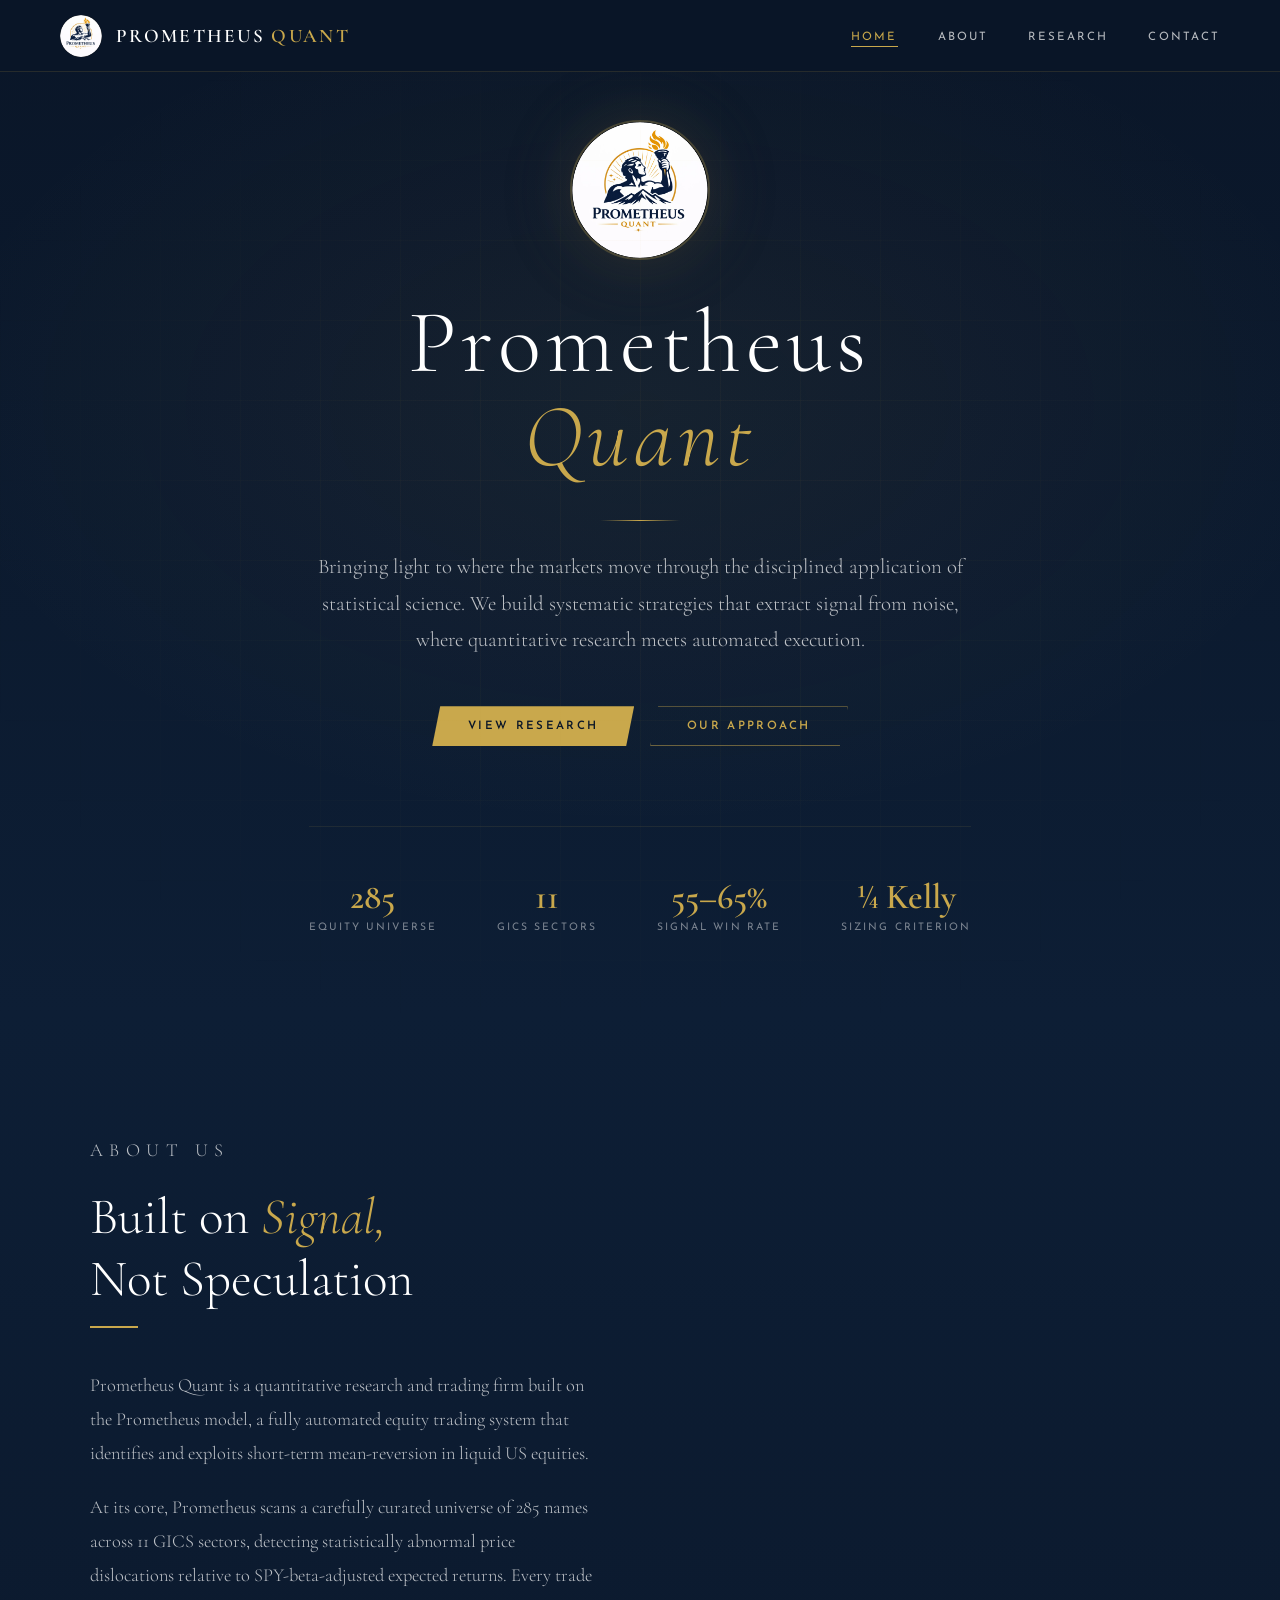
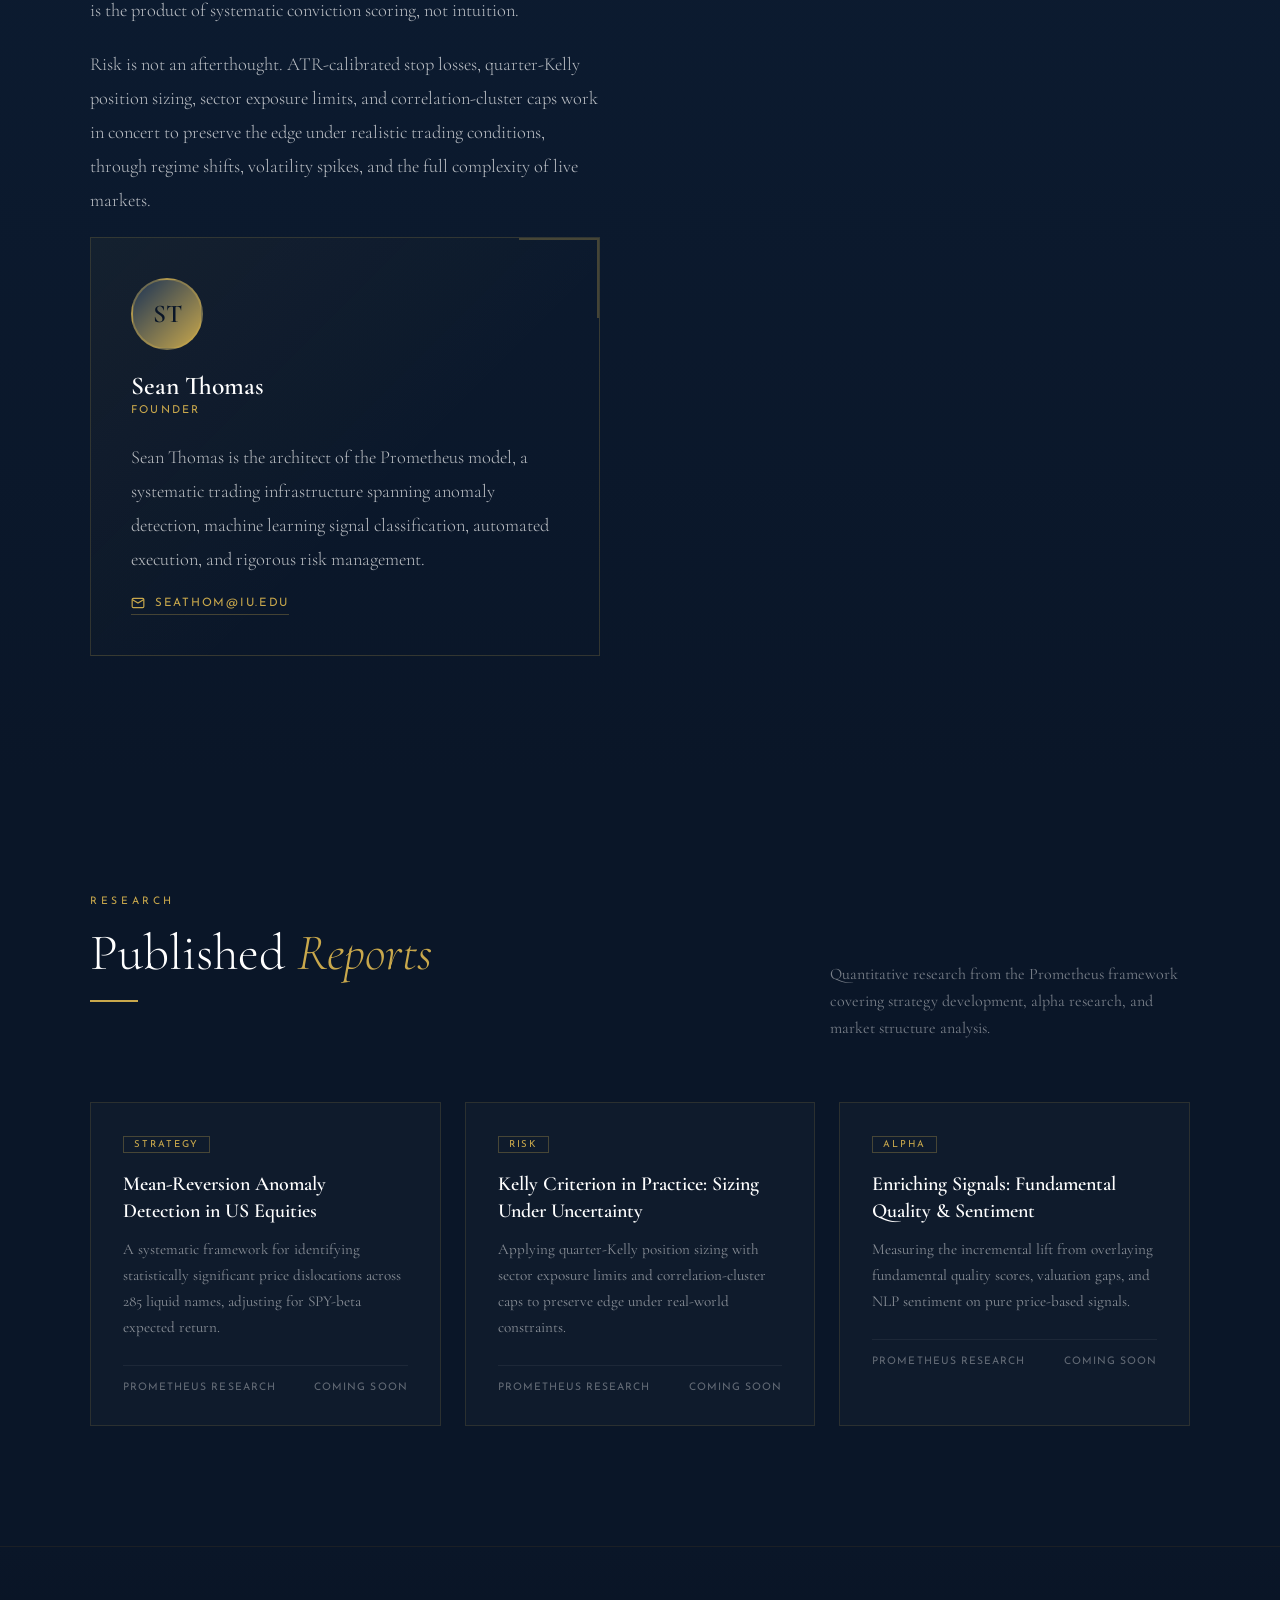
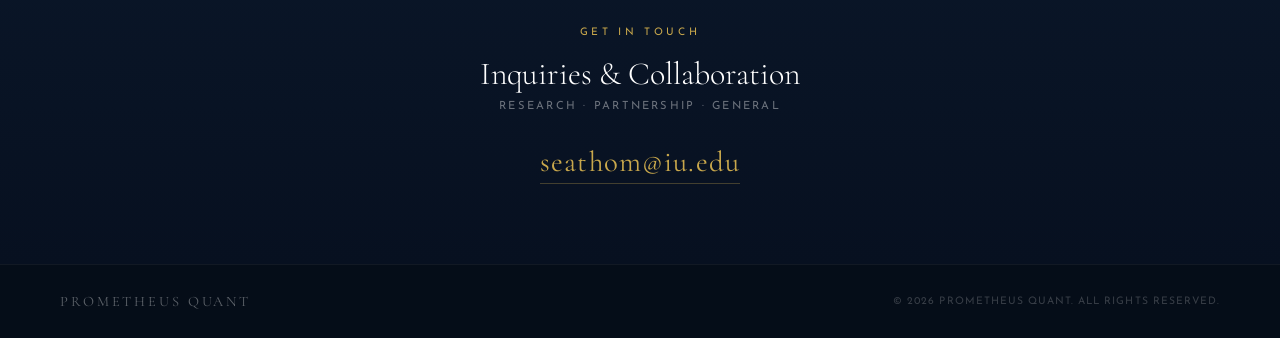
==== index.html @ 4dd0dd6d "Add files via upload" ====
<!DOCTYPE html>
<html lang="en">
<head>
  <meta charset="UTF-8" />
  <meta name="viewport" content="width=device-width, initial-scale=1.0" />
  <title>Prometheus Quant — Quantitative Research & Trading</title>
  <link rel="preconnect" href="https://fonts.googleapis.com">
  <link href="https://fonts.googleapis.com/css2?family=Cormorant+Garamond:ital,wght@0,300;0,400;0,600;0,700;1,300;1,400&family=Josefin+Sans:wght@300;400;600&display=swap" rel="stylesheet">
  <style>
    :root {
      --navy: #0a1628;
      --navy-mid: #112240;
      --navy-light: #1a3255;
      --gold: #c9a84c;
      --gold-light: #e2c47a;
      --gold-pale: #f5ecd7;
      --cream: #f8f5f0;
      --text: #1a1a2e;
      --text-muted: #5a6a7a;
      --white: #ffffff;
    }

    *, *::before, *::after { box-sizing: border-box; margin: 0; padding: 0; }

    html { scroll-behavior: smooth; }

    body {
      font-family: 'Josefin Sans', sans-serif;
      background: var(--navy);
      color: var(--white);
      overflow-x: hidden;
    }

    /* ── NOISE TEXTURE OVERLAY ── */
    body::before {
      content: '';
      position: fixed;
      inset: 0;
      background-image: url("data:image/svg+xml,%3Csvg viewBox='0 0 256 256' xmlns='http://www.w3.org/2000/svg'%3E%3Cfilter id='noise'%3E%3CfeTurbulence type='fractalNoise' baseFrequency='0.9' numOctaves='4' stitchTiles='stitch'/%3E%3C/filter%3E%3Crect width='100%25' height='100%25' filter='url(%23noise)' opacity='0.04'/%3E%3C/svg%3E");
      pointer-events: none;
      z-index: 0;
      opacity: 0.4;
    }

    /* ── NAV ── */
    nav {
      position: fixed;
      top: 0; left: 0; right: 0;
      z-index: 100;
      display: flex;
      align-items: center;
      justify-content: space-between;
      padding: 0 60px;
      height: 72px;
      background: rgba(10, 22, 40, 0.92);
      backdrop-filter: blur(12px);
      border-bottom: 1px solid rgba(201, 168, 76, 0.15);
      transition: all 0.3s ease;
    }

    .nav-logo {
      display: flex;
      align-items: center;
      gap: 14px;
      text-decoration: none;
    }

    .nav-logo img {
      height: 42px;
      width: 42px;
      border-radius: 50%;
      object-fit: cover;
    }

    .nav-logo-text {
      font-family: 'Cormorant Garamond', serif;
      font-size: 1.2rem;
      font-weight: 600;
      letter-spacing: 0.12em;
      color: var(--white);
      text-transform: uppercase;
    }

    .nav-logo-text span {
      color: var(--gold);
    }

    .nav-links {
      display: flex;
      gap: 40px;
      list-style: none;
    }

    .nav-links a {
      color: rgba(255,255,255,0.7);
      text-decoration: none;
      font-size: 0.72rem;
      letter-spacing: 0.18em;
      text-transform: uppercase;
      transition: color 0.2s;
      position: relative;
    }

    .nav-links a::after {
      content: '';
      position: absolute;
      bottom: -4px; left: 0; right: 0;
      height: 1px;
      background: var(--gold);
      transform: scaleX(0);
      transition: transform 0.25s ease;
    }

    .nav-links a:hover { color: var(--gold); }
    .nav-links a:hover::after { transform: scaleX(1); }
    .nav-links a.active { color: var(--gold); }
    .nav-links a.active::after { transform: scaleX(1); }

    /* ── SECTIONS ── */
    section {
      min-height: 100vh;
      position: relative;
      z-index: 1;
    }

    /* ── HERO ── */
    #home {
      display: flex;
      flex-direction: column;
      align-items: center;
      justify-content: center;
      text-align: center;
      padding: 120px 40px 80px;
      background: radial-gradient(ellipse 80% 60% at 50% 40%, rgba(201,168,76,0.06) 0%, transparent 70%),
                  linear-gradient(180deg, #0a1628 0%, #0d1e35 100%);
      position: relative;
      overflow: hidden;
    }

    /* Geometric background lines */
    #home::after {
      content: '';
      position: absolute;
      inset: 0;
      background-image:
        linear-gradient(rgba(201,168,76,0.04) 1px, transparent 1px),
        linear-gradient(90deg, rgba(201,168,76,0.04) 1px, transparent 1px);
      background-size: 80px 80px;
      mask-image: radial-gradient(ellipse 70% 70% at 50% 50%, black 20%, transparent 80%);
      pointer-events: none;
    }

    .hero-eyebrow {
      font-size: 0.68rem;
      letter-spacing: 0.35em;
      text-transform: uppercase;
      color: var(--gold);
      margin-bottom: 28px;
      opacity: 0;
      animation: fadeUp 0.8s 0.2s forwards;
    }

    .hero-logo {
      width: 140px;
      height: 140px;
      border-radius: 50%;
      object-fit: cover;
      margin-bottom: 36px;
      border: 2px solid rgba(201,168,76,0.3);
      box-shadow: 0 0 60px rgba(201,168,76,0.12), 0 0 120px rgba(201,168,76,0.05);
      opacity: 0;
      animation: fadeUp 0.8s 0.4s forwards;
    }

    .hero-title {
      font-family: 'Cormorant Garamond', serif;
      font-size: clamp(3.2rem, 7vw, 5.8rem);
      font-weight: 300;
      letter-spacing: 0.06em;
      line-height: 1.05;
      color: var(--white);
      margin-bottom: 8px;
      opacity: 0;
      animation: fadeUp 0.9s 0.5s forwards;
    }

    .hero-title-accent {
      color: var(--gold);
      font-style: italic;
    }

    .hero-divider {
      width: 80px;
      height: 1px;
      background: linear-gradient(90deg, transparent, var(--gold), transparent);
      margin: 28px auto;
      opacity: 0;
      animation: fadeUp 0.8s 0.7s forwards;
    }

    .hero-description {
      font-family: 'Cormorant Garamond', serif;
      font-size: clamp(1.05rem, 2vw, 1.3rem);
      font-weight: 300;
      line-height: 1.75;
      color: rgba(255,255,255,0.72);
      max-width: 680px;
      margin: 0 auto 48px;
      opacity: 0;
      animation: fadeUp 0.9s 0.8s forwards;
    }

    .hero-cta-group {
      display: flex;
      gap: 16px;
      justify-content: center;
      flex-wrap: wrap;
      opacity: 0;
      animation: fadeUp 0.9s 1.0s forwards;
    }

    .btn-primary {
      padding: 14px 36px;
      background: var(--gold);
      color: var(--navy);
      font-family: 'Josefin Sans', sans-serif;
      font-size: 0.72rem;
      font-weight: 600;
      letter-spacing: 0.2em;
      text-transform: uppercase;
      text-decoration: none;
      border: none;
      cursor: pointer;
      transition: all 0.25s ease;
      clip-path: polygon(8px 0%, 100% 0%, calc(100% - 8px) 100%, 0% 100%);
    }

    .btn-primary:hover {
      background: var(--gold-light);
      transform: translateY(-2px);
      box-shadow: 0 8px 30px rgba(201,168,76,0.25);
    }

    .btn-outline {
      padding: 13px 36px;
      background: transparent;
      color: var(--gold);
      font-family: 'Josefin Sans', sans-serif;
      font-size: 0.72rem;
      font-weight: 600;
      letter-spacing: 0.2em;
      text-transform: uppercase;
      text-decoration: none;
      border: 1px solid rgba(201,168,76,0.5);
      cursor: pointer;
      transition: all 0.25s ease;
      clip-path: polygon(8px 0%, 100% 0%, calc(100% - 8px) 100%, 0% 100%);
    }

    .btn-outline:hover {
      border-color: var(--gold);
      background: rgba(201,168,76,0.08);
      transform: translateY(-2px);
    }

    /* Stats bar */
    .hero-stats {
      display: flex;
      gap: 60px;
      justify-content: center;
      margin-top: 80px;
      padding-top: 48px;
      border-top: 1px solid rgba(201,168,76,0.1);
      flex-wrap: wrap;
      opacity: 0;
      animation: fadeUp 0.9s 1.1s forwards;
    }

    .stat-item { text-align: center; }

    .stat-value {
      font-family: 'Cormorant Garamond', serif;
      font-size: 2.2rem;
      font-weight: 600;
      color: var(--gold);
      display: block;
    }

    .stat-label {
      font-size: 0.65rem;
      letter-spacing: 0.2em;
      text-transform: uppercase;
      color: rgba(255,255,255,0.45);
      margin-top: 4px;
      display: block;
    }

    /* ── ABOUT SECTION ── */
    #about {
      background: linear-gradient(180deg, #0d1e35 0%, #0a1628 100%);
      padding: 120px 60px;
      min-height: auto;
    }

    .section-label {
      font-size: 0.65rem;
      letter-spacing: 0.35em;
      text-transform: uppercase;
      color: var(--gold);
      margin-bottom: 16px;
    }

    .section-title {
      font-family: 'Cormorant Garamond', serif;
      font-size: clamp(2.2rem, 4vw, 3.2rem);
      font-weight: 300;
      color: var(--white);
      line-height: 1.2;
      margin-bottom: 16px;
    }

    .section-title em {
      font-style: italic;
      color: var(--gold);
    }

    .section-rule {
      width: 48px;
      height: 2px;
      background: var(--gold);
      margin-bottom: 40px;
    }

    .about-grid {
      display: grid;
      grid-template-columns: 1fr 1fr;
      gap: 80px;
      max-width: 1100px;
      margin: 0 auto;
      align-items: start;
    }

    .about-text p {
      font-family: 'Cormorant Garamond', serif;
      font-size: 1.15rem;
      font-weight: 300;
      line-height: 1.85;
      color: rgba(255,255,255,0.72);
      margin-bottom: 20px;
    }

    .about-pillars {
      display: grid;
      grid-template-columns: 1fr 1fr;
      gap: 20px;
      margin-top: 40px;
    }

    .pillar {
      padding: 24px;
      border: 1px solid rgba(201,168,76,0.15);
      background: rgba(201,168,76,0.03);
      position: relative;
      transition: all 0.3s ease;
    }

    .pillar::before {
      content: '';
      position: absolute;
      top: 0; left: 0;
      width: 2px;
      height: 100%;
      background: var(--gold);
      transform: scaleY(0);
      transform-origin: top;
      transition: transform 0.3s ease;
    }

    .pillar:hover::before { transform: scaleY(1); }
    .pillar:hover { background: rgba(201,168,76,0.06); }

    .pillar-title {
      font-size: 0.7rem;
      letter-spacing: 0.18em;
      text-transform: uppercase;
      color: var(--gold);
      margin-bottom: 10px;
    }

    .pillar-text {
      font-family: 'Cormorant Garamond', serif;
      font-size: 1rem;
      color: rgba(255,255,255,0.6);
      line-height: 1.6;
    }

    /* Founder card */
    .founder-card {
      border: 1px solid rgba(201,168,76,0.2);
      padding: 40px;
      background: linear-gradient(135deg, rgba(201,168,76,0.05) 0%, transparent 60%);
      position: relative;
    }

    .founder-card::after {
      content: '';
      position: absolute;
      top: 0; right: 0;
      width: 80px; height: 80px;
      border-top: 2px solid rgba(201,168,76,0.3);
      border-right: 2px solid rgba(201,168,76,0.3);
    }

    .founder-avatar {
      width: 72px;
      height: 72px;
      border-radius: 50%;
      background: linear-gradient(135deg, var(--navy-light), var(--gold));
      display: flex;
      align-items: center;
      justify-content: center;
      font-family: 'Cormorant Garamond', serif;
      font-size: 1.6rem;
      font-weight: 600;
      color: var(--navy);
      margin-bottom: 20px;
      border: 2px solid rgba(201,168,76,0.4);
    }

    .founder-name {
      font-family: 'Cormorant Garamond', serif;
      font-size: 1.6rem;
      font-weight: 600;
      color: var(--white);
      margin-bottom: 4px;
    }

    .founder-title {
      font-size: 0.68rem;
      letter-spacing: 0.2em;
      text-transform: uppercase;
      color: var(--gold);
      margin-bottom: 24px;
    }

    .founder-bio {
      font-family: 'Cormorant Garamond', serif;
      font-size: 1.05rem;
      line-height: 1.75;
      color: rgba(255,255,255,0.65);
      margin-bottom: 28px;
    }

    .contact-link {
      display: inline-flex;
      align-items: center;
      gap: 10px;
      color: var(--gold);
      text-decoration: none;
      font-size: 0.72rem;
      letter-spacing: 0.15em;
      text-transform: uppercase;
      border-bottom: 1px solid rgba(201,168,76,0.3);
      padding-bottom: 4px;
      transition: all 0.2s ease;
    }

    .contact-link:hover {
      color: var(--gold-light);
      border-color: var(--gold-light);
    }

    /* ── RESEARCH SECTION ── */
    #research {
      background: var(--navy);
      padding: 120px 60px;
      min-height: auto;
    }

    .research-header {
      max-width: 1100px;
      margin: 0 auto 60px;
      display: flex;
      align-items: flex-end;
      justify-content: space-between;
      flex-wrap: wrap;
      gap: 24px;
    }

    .research-grid {
      display: grid;
      grid-template-columns: repeat(3, 1fr);
      gap: 24px;
      max-width: 1100px;
      margin: 0 auto;
    }

    .report-card {
      border: 1px solid rgba(201,168,76,0.15);
      background: rgba(255,255,255,0.02);
      padding: 32px;
      position: relative;
      overflow: hidden;
      transition: all 0.35s ease;
      cursor: pointer;
    }

    .report-card::before {
      content: '';
      position: absolute;
      bottom: 0; left: 0; right: 0;
      height: 2px;
      background: linear-gradient(90deg, transparent, var(--gold), transparent);
      transform: scaleX(0);
      transition: transform 0.35s ease;
    }

    .report-card:hover {
      background: rgba(201,168,76,0.04);
      border-color: rgba(201,168,76,0.35);
      transform: translateY(-4px);
      box-shadow: 0 20px 60px rgba(0,0,0,0.3);
    }

    .report-card:hover::before { transform: scaleX(1); }

    .report-tag {
      display: inline-block;
      font-size: 0.6rem;
      letter-spacing: 0.2em;
      text-transform: uppercase;
      color: var(--gold);
      border: 1px solid rgba(201,168,76,0.3);
      padding: 3px 10px;
      margin-bottom: 18px;
    }

    .report-title {
      font-family: 'Cormorant Garamond', serif;
      font-size: 1.25rem;
      font-weight: 600;
      color: var(--white);
      line-height: 1.35;
      margin-bottom: 12px;
    }

    .report-excerpt {
      font-family: 'Cormorant Garamond', serif;
      font-size: 0.95rem;
      line-height: 1.7;
      color: rgba(255,255,255,0.5);
      margin-bottom: 24px;
    }

    .report-meta {
      display: flex;
      justify-content: space-between;
      align-items: center;
      font-size: 0.65rem;
      letter-spacing: 0.1em;
      color: rgba(255,255,255,0.35);
      text-transform: uppercase;
      border-top: 1px solid rgba(255,255,255,0.06);
      padding-top: 16px;
    }

    .report-placeholder {
      grid-column: 1 / -1;
      text-align: center;
      padding: 80px 40px;
      border: 1px dashed rgba(201,168,76,0.15);
      color: rgba(255,255,255,0.3);
    }

    .report-placeholder-icon {
      font-size: 2.5rem;
      margin-bottom: 16px;
      opacity: 0.3;
    }

    .report-placeholder-text {
      font-family: 'Cormorant Garamond', serif;
      font-size: 1.1rem;
      font-style: italic;
    }

    /* ── CONTACT STRIP ── */
    #contact {
      background: linear-gradient(180deg, #0a1628 0%, #071020 100%);
      padding: 80px 60px;
      text-align: center;
      border-top: 1px solid rgba(201,168,76,0.1);
      min-height: auto;
    }

    .contact-title {
      font-family: 'Cormorant Garamond', serif;
      font-size: 2rem;
      font-weight: 300;
      color: var(--white);
      margin-bottom: 8px;
    }

    .contact-sub {
      font-size: 0.7rem;
      letter-spacing: 0.2em;
      color: rgba(255,255,255,0.4);
      text-transform: uppercase;
      margin-bottom: 32px;
    }

    .contact-email-big {
      display: inline-block;
      font-family: 'Cormorant Garamond', serif;
      font-size: clamp(1.2rem, 3vw, 1.8rem);
      color: var(--gold);
      text-decoration: none;
      border-bottom: 1px solid rgba(201,168,76,0.3);
      padding-bottom: 4px;
      letter-spacing: 0.04em;
      transition: all 0.2s ease;
    }

    .contact-email-big:hover {
      color: var(--gold-light);
      border-color: var(--gold-light);
    }

    /* ── FOOTER ── */
    footer {
      background: #050d18;
      padding: 28px 60px;
      display: flex;
      align-items: center;
      justify-content: space-between;
      border-top: 1px solid rgba(255,255,255,0.05);
    }

    .footer-logo {
      font-family: 'Cormorant Garamond', serif;
      font-size: 0.9rem;
      letter-spacing: 0.2em;
      text-transform: uppercase;
      color: rgba(255,255,255,0.35);
    }

    .footer-copy {
      font-size: 0.65rem;
      letter-spacing: 0.1em;
      color: rgba(255,255,255,0.2);
      text-transform: uppercase;
    }

    /* ── ANIMATIONS ── */
    @keyframes fadeUp {
      from { opacity: 0; transform: translateY(24px); }
      to   { opacity: 1; transform: translateY(0); }
    }

    .reveal {
      opacity: 0;
      transform: translateY(30px);
      transition: opacity 0.7s ease, transform 0.7s ease;
    }
    .reveal.visible {
      opacity: 1;
      transform: none;
    }

    /* ── MOBILE ── */
    @media (max-width: 768px) {
      nav { padding: 0 24px; }
      .nav-links { gap: 20px; }
      #about { padding: 80px 24px; }
      #research { padding: 80px 24px; }
      #contact { padding: 60px 24px; }
      .about-grid { grid-template-columns: 1fr; gap: 48px; }
      .research-grid { grid-template-columns: 1fr; }
      .about-pillars { grid-template-columns: 1fr; }
      .hero-stats { gap: 32px; }
      footer { flex-direction: column; gap: 12px; text-align: center; padding: 24px; }
    }
  </style>
</head>
<body>

<!-- NAV -->
<nav id="navbar">
  <a href="#home" class="nav-logo">
    <img id="nav-logo-img" src="" alt="Prometheus Quant Logo" />
    <span class="nav-logo-text">Prometheus <span>Quant</span></span>
  </a>
  <ul class="nav-links">
    <li><a href="#home" class="active" data-section="home">Home</a></li>
    <li><a href="#about" data-section="about">About</a></li>
    <li><a href="#research" data-section="research">Research</a></li>
    <li><a href="#contact" data-section="contact">Contact</a></li>
  </ul>
</nav>

<!-- HERO -->
<section id="home">
  <img id="hero-logo" class="hero-logo" src="" alt="Prometheus Quant" />
  <h1 class="hero-title">Prometheus<br><span class="hero-title-accent">Quant</span></h1>
  <div class="hero-divider"></div>
  <p class="hero-description">
    Bringing light to where the markets move through the disciplined application of statistical science.
    We build systematic strategies that extract signal from noise, where
    quantitative research meets automated execution.
  </p>
  <div class="hero-cta-group">
    <a href="#research" class="btn-primary">View Research</a>
    <a href="#about" class="btn-outline">Our Approach</a>
  </div>
  <div class="hero-stats">
    <div class="stat-item">
      <span class="stat-value">285</span>
      <span class="stat-label">Equity Universe</span>
    </div>
    <div class="stat-item">
      <span class="stat-value">11</span>
      <span class="stat-label">GICS Sectors</span>
    </div>
    <div class="stat-item">
      <span class="stat-value">55–65%</span>
      <span class="stat-label">Signal Win Rate</span>
    </div>
    <div class="stat-item">
      <span class="stat-value">¼ Kelly</span>
      <span class="stat-label">Sizing Criterion</span>
    </div>
  </div>
</section>

<!-- ABOUT -->
<section id="about">
  <div class="about-grid">
    <div class="about-text reveal">
      <p class="section-label">About Us</p>
      <h2 class="section-title">Built on <em>Signal,</em><br>Not Speculation</h2>
      <div class="section-rule"></div>
      <p>
        Prometheus Quant is a quantitative research and trading firm built on the Prometheus
        model, a fully automated equity trading system that identifies and exploits
        short-term mean-reversion in liquid US equities.
      </p>
      <p>
        At its core, Prometheus scans a carefully curated universe of 285 names across
        11 GICS sectors, detecting statistically abnormal price dislocations relative
        to SPY-beta-adjusted expected returns. Every trade is the product of systematic
        conviction scoring, not intuition.
      </p>
      <p>
        Risk is not an afterthought. ATR-calibrated stop losses, quarter-Kelly position
        sizing, sector exposure limits, and correlation-cluster caps work in concert to
        preserve the edge under realistic trading conditions, through regime shifts,
        volatility spikes, and the full complexity of live markets.
      </p>

    <!-- Founder -->
    <div class="reveal" style="animation-delay: 0.2s">
      <div class="founder-card">
        <div class="founder-avatar">ST</div>
        <div class="founder-name">Sean Thomas</div>
        <div class="founder-title">Founder</div>
        <p class="founder-bio">
          Sean Thomas is the architect of the Prometheus model, a systematic trading
          infrastructure spanning anomaly detection, machine learning signal classification,
          automated execution, and rigorous risk management.
        </p>
        <a href="mailto:seathom@iu.edu" class="contact-link">
          <svg width="14" height="14" viewBox="0 0 24 24" fill="none" stroke="currentColor" stroke-width="2"><path d="M4 4h16c1.1 0 2 .9 2 2v12c0 1.1-.9 2-2 2H4c-1.1 0-2-.9-2-2V6c0-1.1.9-2 2-2z"/><polyline points="22,6 12,12 2,6"/></svg>
          seathom@iu.edu
        </a>
      </div>
    </div>
  </div>
</section>

<!-- RESEARCH -->
<section id="research">
  <div class="research-header reveal">
    <div>
      <p class="section-label">Research</p>
      <h2 class="section-title">Published <em>Reports</em></h2>
      <div class="section-rule"></div>
    </div>
    <p style="font-family: 'Cormorant Garamond', serif; color: rgba(255,255,255,0.45); font-size: 1rem; max-width: 360px; line-height: 1.7;">
      Quantitative research from the Prometheus framework covering strategy development, alpha research, and market structure analysis.
    </p>
  </div>

  <div class="research-grid">
    <!-- Placeholder report cards — replace with real reports -->
    <div class="report-card reveal">
      <span class="report-tag">Strategy</span>
      <h3 class="report-title">Mean-Reversion Anomaly Detection in US Equities</h3>
      <p class="report-excerpt">A systematic framework for identifying statistically significant price dislocations across 285 liquid names, adjusting for SPY-beta expected return.</p>
      <div class="report-meta">
        <span>Prometheus Research</span>
        <span>Coming Soon</span>
      </div>
    </div>

    <div class="report-card reveal" style="transition-delay: 0.1s">
      <span class="report-tag">Risk</span>
      <h3 class="report-title">Kelly Criterion in Practice: Sizing Under Uncertainty</h3>
      <p class="report-excerpt">Applying quarter-Kelly position sizing with sector exposure limits and correlation-cluster caps to preserve edge under real-world constraints.</p>
      <div class="report-meta">
        <span>Prometheus Research</span>
        <span>Coming Soon</span>
      </div>
    </div>

    <div class="report-card reveal" style="transition-delay: 0.2s">
      <span class="report-tag">Alpha</span>
      <h3 class="report-title">Enriching Signals: Fundamental Quality &amp; Sentiment</h3>
      <p class="report-excerpt">Measuring the incremental lift from overlaying fundamental quality scores, valuation gaps, and NLP sentiment on pure price-based signals.</p>
      <div class="report-meta">
        <span>Prometheus Research</span>
        <span>Coming Soon</span>
      </div>
    </div>
  </div>
</section>

<!-- CONTACT -->
<section id="contact">
  <p class="section-label">Get In Touch</p>
  <h2 class="contact-title">Inquiries &amp; Collaboration</h2>
  <p class="contact-sub">Research · Partnership · General</p>
  <a href="mailto:seathom@iu.edu" class="contact-email-big">seathom@iu.edu</a>
</section>

<!-- FOOTER -->
<footer>
  <span class="footer-logo">Prometheus Quant</span>
  <span class="footer-copy">© 2026 Prometheus Quant. All rights reserved.</span>
</footer>

<script>
  // Embed logo as base64
  const LOGO_B64 = '/9j/4AAQSkZJRgABAQAAAQABAAD/[base64]/2wBDAAUDBAQEAwUEBAQFBQUGBwwIBwcHBw8LCwkMEQ8SEhEPERETFhwXExQaFRERGCEYGh0dHx8fExciJCIeJBweHx7/2wBDAQUFBQcGBw4ICA4eFBEUHh4eHh4eHh4eHh4eHh4eHh4eHh4eHh4eHh4eHh4eHh4eHh4eHh4eHh4eHh4eHh4eHh7/wAARCAQABAADASIAAhEBAxEB/8QAHQABAAEFAQEBAAAAAAAAAAAAAAEFBgcICQQDAv/EAGQQAAEDAwIDBAYDCQgKDgkFAQEAAgMEBREGBxIhMQgTQVEUImFxgZEyobEJFSNCUmJywdEWM0OCkqKysxckN1N0dYOT0uEYJSYnNDU2RVVjZXOUwjhEVmSFo9Pw8UZUhJXDtP/EABsBAQACAwEBAAAAAAAAAAAAAAABBAIDBQYH/8QAQBEAAgEDAQQGCAUDAwQCAwAAAAECAwQRIQUSMUETMlFhcZEGFCKBobHB0SMzQlLwFUPhYnLxJDRTkoLCFqLS/9oADAMBAAIRAxEAPwDTJERAEREAREQBERAEREAREQBERAEREAREQBERAEREAREQBERAEREAREQBERAEREAREQBERAEREAREQBERAEREAREQBFIBJAAyT0Cu3TW2W4epGxPsmir9WxS/QmZQyCI/5QgN+tAWii2I092Pd2blFTTV0litDJW8UjKmrc6SL2ERscCfcce1ZTsXYhskZYb3rm41I/HbSUjICfcXF+PkgNJEXS3TXZc2XsvdvdpiS6TMbjvbhWSScXtLAQwn+Kr/ANObb7f6clbNY9F6ft87W8Imgt8TZceXHw8R+aA5S2aw329VAp7NZbjcpiM93SUr5XY9zQSr6sGwW8d7g76i2/vEbM4/txraQ/[base64]/nqos7N+yzHNcNDUfq+c0pB9+Xc1lpEBil3Z12Yc3hOhLdj2PkH/mVLquy1shUTOlOkZIy7wjuNS1o9wD8LNSIDBT+ybso45Fgr2e65zfrcqZeux7tHW0ToaEXy2TZy2aGt4yPZiQOBC2IRAak13Yh029jhQ66u0Lj9EzUccgHvALc/MKn1PYdpvQXin3GmNVxEtdJaQI+HyIEuc+3PwW4yIDQW9dizcamBda9QabuDR+K+SWF5+BYR9ate59k3eqjYXQ2K31+PCnuUIP88tXSJEBylvOzO69oe5tbt5qTDBlz4KCSdgH6UYcPrVn3O0XW1yd3c7ZW0L/yaiB0Z+TgF2JX4nhiqIXQzxMlieMOY9uWuHkQUBxsRdXrttBtZdWz+m7e6Yc+oz3kjLZFHISep42tDgfaDlY21N2Q9oLqCbdS3exvJz/adcXt9vKYPQHOpFuLqfsQ1LIXyaZ15FNLk8ENwoTG32ZkY5x8h9D9ixNqXstbzWUF7NNw3WMdX2+sjk/[base64]/bP6mY0VuhrXSPaSRJbmGjcSfPuS0O+OVlBEBqPrDsS2Gp45dKaxr7e71iIK6nbUMJ8AHNLC0e0hxWCdZdl/eTTTZpm6bZeqaLGZrTUNnLs4+jGcSnmfBngT05rpciA453a2XK0VslDdrfV2+qjJa+CphdFI0jqC1wBBXkXX7VultOattv3t1NZKC70gdxtiq4GyBrsEcTc/RdgnmMHmVgbXXY621vPpE+naq6abqZCDG2OX0inj6Z/Bv9Yg8+XeDBPlyQHPpFsDuB2Sd09OSPlssNDqej7xwY6il7uYMHRz45MYJ8mufjz8VhC/[base64]/Rc/BjZkc8gv8MgHONrtudoNudACKTTWlLfT1sTnOZXSx99VNLhggTPy9oxywCBjPmcgaE7YdmrdPXcDK2K0x2K3SMD2Vd3c6ESAnHqsDS88skEtAI8eYzthtl2S9stKvjrL5HUarr2sAJr8Npmu4cOLYW8sEknDy/[base64]/WIb67G8ur2t8PNdRVCA40oun+5vZ62u17LJV3DT8duuEj3yPrbYRTSyOeObn4Ba85w7Lmk5HtIOqO6/ZF19YLo+TREf7qLS4F7cyRQ1MPX1XNc4B/ID1m9c/[base64]/[base64]/[base64]/Syp0krazeEtHLm/DsXeet2TsWG6q1dZzwX3L821tlXqPUL7td5paqKlId+FcXcT/Ac/ALMStDaSlbBpCKUD1p5HPPzwrvXqfRezVvYQm9ZT9pvtzw+BxtsXDq3UorhHRLwCIi9EcsIiIAiIgCIiAIiIAiIgCIiAsnc/avQm5NHHBq2ww1kkIPcVTHOinhyCPVkaQcc88Jy3IBIOFpNvt2V9Y6KqZrno+nq9T6fyOEQs7ytgzyw+No9cZ/GYPaQ3C6HogONJBBIIII6gqF0t307OOhtzZai7hklk1HIzH3wpAOGUgHHfRnk/[base64]/[base64]/0jyH7VWljjfOpLbZQUgP75K55+A/1rlbcupWlhVqx4paeL0+pd2dQVe5hB8GzFMj3SPc9xJc45J8yvzlQpC+En0czvta8P0XR4/[base64]/uwOkN2I/[base64]/[base64]/i9D9q421Y1L3YkpPrOKl8mX7Jxt9opclJr6GD/FCiL4ye9Kppa8z2K8w18PMNOHt/KaeoWwNouNLdbfFXUcgkikGR5g+IPtWtSuHRuqa7TtVxRHvaZ5/CQuPI+0eRXqvRr0g/pk3Sq605fB9v3OLtfZfrcd+HWXxM/qBzGQqVpzUFsv1L3tFMC/HrxO5PZ7wqXqewXANdXadr56SqbzMIee7k+HQFfUqt9+Aq9vHpI9z1x3dvhoePhb/idHVe6+/wCpdSLE9r3LulBVmjv9AHljuF7mDhe34dFkSw3+1XuDvLfVMkIHrRnk9vvCrbP27ZX73aUsS7Ho/wCeBtutnXFrrOOnatUVRERdgohERAEREAREQBERAERQgJREQBERAUDXmj9Pa401Uae1PbY6+31GC6NxLS1wOQ5rmkOaQfEEeI6ErQ/tHdmO+7fGa/[base64]/dmVkHrMPqyx55Pb5LPNju1DeaBlZQzCRjuo/GYfIjwK3+im16V5aK2n14LGO1cn9Ga9tWM6Fd1Y9WWvgzAWqrPNY77UUEoPC12YnH8Zh6FUtZ61/peLUdt9ThZWwgmF/n+afYVgytpKiiq5KapidHLG4tc1w5grwfpDsWezLh46kuq/p4o9JsvaEbylr1lx+58QFOFVLVZ57rSSuoCJamAcT4PxnN/Kb548R7lTpI3xuLHtLXA4IIwQuHOlOMVJrR8DoRnGTcU9UfuhrKqhqWVFJPJDKw5DmHBCyTpbcs+pT32LI6ekRj+k39ixep+KvbO2tdbOnvUJYXNcn7ivdWNG6WKi9/[base64]/1exeo2B6XSi1QvXlcpdnj9/M5G09hJp1Lde77fYzQi/EMkc0TZYntfG8Za5pyCF+19ITTWUeTawERFICIoQEoiIAiIgCKEQEqEUoAiIgCwr2i+z7prdWmdc4HC0amjZiKvjYC2bAADJm9XDAwCCC32j1TmpEByG17o/UWhtS1GntT22Wgr4DnhePVlZkgPY7o5hwcEeR8QVQV1i3f2z0vuhph9k1LSudwkvpqqEhs1M/8pjiDj2ggg+I6Y5t73bU6l2o1U60XuIzUc2XUFwjYRFVxjy/JeMjiYeYJHUFriBYKIiAIiIAiIgCIiAIiIAiIgCIiAIiIAiIgCIiAIiIAiIgCIiAIiIAiIgCIiAIiIAiIgCIiAIiIAiIgC2R7K/Zur9e1NPqvWlLU0GlYy2SGB4dHLc+QI4ehbCQRl45u6N8XNuTsl9maa8TQa33KtckNtjcH2+z1MZa6rI5iWZp5iLyYfp9T6mA/eFrWtaGtAa0DAAHIBAfC20NHbbfT2+30sNJSU0bYoIIWBkcbGjDWtaOQAHIAL0KFKAKFKICFKhEAUqEQEqFKhAFKhEBKIiAKEUoAoUogCIiAIiIAiIgCIiAIiIAiIgCIiAIiIAiIgCIiAIiIAiIgCIiAIiIAiIgCIiALBG6dI6l1pWFw5TcMrfcR/qWd1j7eWyuq7bDdoW5fTepJj8g+PwP2ry3pfZSudnOUeMHve7g/nk7Gw7hUbpJ8JaGIPFVOwXu42SsFRQTujP4zfxXjyIVNRfIKVWdKanB4a5o9zOEakXGSymZo0zuJargGw3EigqDyy4/g3H2Hw+KqeqdK2nU9O2YuayfH4Opiwcj2+YWBFU7Lf7vZ3g2+ulibnmzOWH4HkvY23pd01LoNo01Uj2rj/z4YOFV2H0c+ltZ7r+H88y6HaJ1Xp+5R3C1cFSYXcTXRO5keRaVek9jterraJ663y2+4gYl9The13/mCoFh3RJ4YrzRDy76D9bT+pZBtF2t12pxPQVUc7fEA8x7x1C9BsW12RX3qdvU3oS4wl81zz3rJy9oVr6m1KrHElwkvryMM6o0NeLLxzMZ6XSDn3sY5ge0eCtYjHgtnCARg8wrH1noCjuYfV2wNpas8y0DDHn9RXM2z6FOCdWxeV+18fc/oy5YekG81C48/uYaK/JXquNFVW+rfSVkL4pmHBa4LzL5/KMoScZLDR6dSUllEKUU4UEoyFtPqx1LVNsdfLmCU4p3uP0Hfk+4rLi1faXMeHtJDgcgjwWe9u779/NPRySuzUwfg5vaR0PxX0z0M2zKrF2VV6rWPhzXu5d3geR2/s9QfrEFo+Pj2lyoqNdb/TWm4xU1yaYIJ+UVR1ZnxDvIqsNc1zQ5pDmkZBB5Fe5p3FOpKUIvWPFc0edlSnBKTWj4EoiLcawoREBKhSoQBERAEREAREQBERASra3J0Tp7cDSdVprUtE2qoqgZaRykheM8MkbvxXjPI+0g5BINyKUBzG7Rmxd/2kuzZ+OS56cqn8NLcRHjgdzPdSgcmvwOR6OAyOYcG4hXYXU1itOpbDW2O90UNdb62IxTwSjLXtP1gjkQRzBAIwQFzr7SXZ5v21c8l5tr5LtpWSXDKoN/C0mT6rJgOXiAHjkT1DSQCBg5ERAEREAREQBERAEREAREQBERAEREAREQBERAEREAREQBERAEREAREQBERAEREAREQBERASAScDmVuz2S+zMbW+g1/[base64]/[base64]/[base64]/Zfw/wYes1unutWaSlLTUFhdGwnHGRzwPbheaeGWGV0UrHMewkOa4YIKqWjZJKbVlvPNr2VDQR8cFZI3X0zHVUT71SRhtRCPwwA+m3z94Xg7XY8ruwqXFLrU3qu1Y+a1PSV75W91GlPhJaPvMQlXts/c3UepfQnO/BVbS3H5w5hWWQvZY6h1HeKSqYcGOVrs/Fc/Zt07S6p1l+lry5/As3lFV6Eqb5ozrrq1su2mKynLQZGxmSI+Tm8/wDUsY7ea2qbPUMt9ykdLQOPCC7mYvaPZ7FmfLZIc9Wvb9RC1qrowyrmYPCRw+te/[base64]/s+R30Uu5Gt6MPtbX8dot8o5VLmn9/[base64]/dGbiGV8VBe2jjcQ1tQ3x/SH61VtxNHff0NrqAsbWsbhwdyEg8OfmsW1lhvNumxU26pZwn6XASPmF8iuaW0fR68lOgnuN+MWux9/xPbUp2u1LeMajW8l70bCOe1jC9zg1oGSSeQHmjHNewPY4Oa4ZBByCFT7E51Xp2kMwJMtM0PB9rcFYVs2rr7pyrlpIZ++p4pHM7ibm0YJHLxC97tD0gpWCo1KsXuVFnK4rhy955y02ZO634wftR+PEzHe9M2W7gmsoo+8P8IwcLvmFYd+2xqYw6W0VTZm+EUvqu+B6L5/2V64gYtNPn/vCvRS7rO4v7atAx5xy/tC4N9f8Ao3tB/i6PtSafy+Z0be22ra9Th2ZTMf3O211sqDBX0stPJ5PbjPuPivLhZpo9V6T1RD6DWhjHP5CKqaBz9jumVbeq9upoQ+qsjjNH17hx9Ye4+K8ze+jUlB17Caqw7uK8V/PA61vtdb3R3MdyXfwMcEKBkEEHBC+08MkMjopWOY9pw5rhghfIheX1TwdpNNGbNrdRG82b0WpfxVdJhriTze3wP6leKwFt1dHWrVVK/ixFM7upB7D/AK1n1fZfRPacr6x3ajzKGj8OT/nYeC21Zq2uMx4S1+5i/VOnm0W4duraZmIaydriAOQeDz/asmVETJoJIZAHMe0tcPMFfCuoo6qppJngE00veN+RC9a6Oz9mQtKldxXszece7X45Kt1dyrwpp8YrHxNb7zSGhutVRkY7mVzPgDyXkjyHg+RVwbhNaNZ3ID++5+oKhQML52MAyXOAC+I3lJUbidOPJteTPfUKm/RjJ80vkbE0c/DYYal3hTB5/k5Wu9U/vJ5H/lOJ+tZv1nVi0aFlbnDzC2BvvIx+1YMJXsPTa4zOhQfGMcv34+xxPR6lhVKnJvHl/wAlc2+rjQawoJQ7DXyd072h3JZ/Wtlk4heqIt6idhHzC2SXX9A6rdvVp8k0/Nf4KfpJBKrCXavkSoUqF7082EREAREQBERAEREAKIiAIoRASoUqEBKp+o7LatRWOssl6ooq63VsRhqIJB6r2n6wfEEcwQCMEKoIgOY3aZ2WuG0WqmRwSVFfp2uy+hrXx82nJ/AyEcu8AGcjHEOYA5gYiXYHV2nrNqvTlbp+/[base64]/[base64]/fo7rb30kjwKylcWPaTzLc8j+pXQsE6nZX6Y1rUS0kj4XCQyROHQtdzx7R4K/wDSu4FvuDGQXMtpKnpxH6Dj7/BeP2N6R0k3ZXj3akHjL4PGnHt+Z3b/AGXLCuKCzGWvgXstf9xbebfrCvj4cMkk71nudz/as/sc17Q9jg5pGQQcgrHe9FlM9HDeYW5dB+Dlx+Seh+a3el9i7rZ/SQ4wefdz+5hsO46G63XwloYlClEXx89yRk+avfQeuau0zR0VzlfUUBOMuOXRe0eY9isghMK3ZX1exqqrQlhr49zNFxbU7mDhUWUZy1lpSh1LQCtoXRsqyziimb9GUeAP7Vhi4UlTQ1klLVROimjOHNPgr82f1NJDV/eCskLoZMmmLj9F3i33FXPuXpZl6t7q6kjAr4G5GP4Rvl7/ACXtdo7Oo7cs/wCo2kcVF1o9vb7+feu88/a3VTZtx6rXeYvg/[base64]/dTuJ835LkvIv2ltG2oxpR5FX0TSuq9V2+Foz+Ga4+4cythFijZe0PluE94lbiOJvdxE+Lj1+pZYX0z0JtJUbGVWX638Fp9zye366qXKgv0oKERezOEEREAREKAlQiIAhREARFCAIiIAiIgCIiAK0d2tAWHcjRdZpq/0zZI5Wl1PMG/hKaYA8ErD4OGfiCQcgkG7kQHJTdLQOott9XT6a1JTtjqYwHxTR5MVRGej43EDLeRHTkQQeYVqrqh2gNq7NutoaezVrI4LlA10tsruH1qebHLJwTwOwA4eI9oBHMTV2nrvpTUtdp2/Ub6O5UMpinid4HqCD4tIIII5EEEdUBSkREAREQBERAEREAREQBERAEREAREQBERAEREAREQBERAEREAVV0jp+6aq1PbtOWWnNRcLjUNggZ4ZJ6k+DQMknwAJ8FSwCSAASTyAC6H9jTZVu3ulRqbUNExuqbrHkh7Tx0VOcEQ8+jzjid05kN/F5gZA7P+1Fm2m0RHZqHu6m5T4ludw7vhdUy88e0MaDhrfDmernE5FREAREQBERAERSgIREQBFKhASgREAREQBERAEREAREQBERAE8UQoAiIgCIiAlFCICVCKUAUKUQBERAERfl7msaXPcGtHUk4ATgD9IrcvGt9N2wls1xjlkH4kPrn6laN13ZjaXNtlsc/wAnzPx9QXLuds2VvpOos92vyLlHZ9xW6sH8jKK/L3NY3ie4NA8ScLBNw3G1PVZDKmOmafCJgGPiVblfeLpXOLquvqJs9eKQ4XEr+mFvHSlBvx0+50aewar68kvibE1l+stH/wAJulJH75QqRVa/0pBkG5iTH97Y536lr/kk81PguVV9Mbl9SCXm/sXYbApLrSbM2VO6mnIziKOtm90WPtK8Um7lrH73a6s+9zQsQMjkkOI43v8A0QSvs223F/0LfVu90Lj+pVX6T7Sn1WvcjctjWkePzMoybu04+hZ5T75QF8xu+M87Gcf4R/qWOY7DfJPoWiuP+Qd+xfdumNRuOG2S4H/IOWP9c2xLg3/6r7GX9NsFxS8/8mRo93KQ/vlnnHulBXpi3Zs7jiS3VrPaOE/rWMX6W1Izm+x17f8AIFfF9jvUfN9qrW/5B37FP/5BtiHWz74/4I/[base64]/sV4WjcXT1cA2aWSjkPhK3l8wu7a+kuzbnRVMPv0/x8TmV9k3dHjHK7tT16+0xHqG3gxcLKyH96cfEfklYXudvrLbUupqyB8MjfBwxn3ea2Ho6ulrIhLS1EU7D+NG8OH1L811DRV0fBWUsNQ3ykYHLn7b9F6O1ZesUZbs+3in/ADtLGz9r1LNdHNZj8UYU0VrOtsNU2CZz56Fxw6InJb7W/sWZmuor3Zzgd7S1MZBBGORX4pbHZqV/HT2ujjcOjmwtyqgAAMBXNhbJurCi6NxVU4PgscPe+Xdg0bQvaNzNVKcN19przq2w1Wn7vJSTNJiJzDJjk9qpGFsZqGy0N8oHUldEHDqx4+kw+YKw/qjQ13tD3yQROq6UcxJGMkD2heC2/wCi9exm6tBOVN9nFeP3PS7M2xTuIqFV4l8y08JhfvgcCQ5pBHUEKeE46LyLZ3CaGeSkroaqIkPieHA+5bJ0UwqKOGcdJI2v+YytdbPaq27VzKWihdI9x5kDk0eZK2ItsBpbfT0xOTFE1hPuGF9H9AlVXTPHsaeep5T0kcG4duvkYt1Rpfg3EpYqePEFdIJcAcm4Pr/t+KyyAAAB0C+E1PTGpjrJWtEkTS1ryfog9fsXgr9T6boATXX+102Ove1bG4+ZXsNmbIhY1a06f65Z8F2ebZw7u9lcQpxl+lY/nwKuqVqO1yXimbROnMNMTmXh+k4eSoNVurttTO4Ztc6fafIVrD9hXl/sybW5x+7my5/[base64]/ScfaVwbD0Ju5V0rrCguOHnPcv8AJ0brb9FU/[base64]/OCAceq0kY4nNB6oDNPYY2aGqb//AGQtR0Mc1itkhZQRS5/D1bSwh/[base64]/yHT4rDupNeX+8F8fpJpKc/wAFCccvaepVpvJcSSSSepK8hfelyXs20fe/sd222C3rWl7l9zJ983ZqZC6Oz0LIW+Ek3rH5KyLvqG83d5dX3CaUfk8WGj4DkvLaLPdLrKI7fQz1BPi1vIfHor7se1Vzn4X3SqjpW+LGes79i4e/[base64]/A2aiHviDj9arCLs0tnWlHqU0vcihO7r1OtNv3nxhpaaEYhp4Yx+YwD7F9VKK4oqPBGhtviflrmuaHNOQfEL9Knadm7+1Rvzkhz2n4OKqK10anS04z7VkmcdyTj2BERbTE+crYXENlaw8RwA4A5XjqrJZ6kET2yjkz1zC1fi6SEXe0xA/TlkcfhGf2qpqslCtKcZRTw8fBP6m171NRafH74LZrNCaWqetrZEfOJxaqDcdqrXKHGirZ4HeAeA4LIiKlX2Fs+v16S92nyLFPaV1T6s38/mYTue2F/piXUjoKto/Jdwu+RVtXGyXe2kitt9RBjxcw4+fRbIr8ua17S1zQ4HqCMgrz936EWlTWjNxfmvo/idOj6RV4aVIp/A1no66topRLSVM0Dx+NG4j7Fd9i3KvdEWsruCuiHXjGH/MLJd20bp25ZdNbYo5D+PEOA/UrKvm1kjQ6S0Vof5Rzcj81xZbA21st79rPK/wBL+j/yX1tPZ957NaOH3/dF2af13p+7lsfpQpKg8u7n9XJ9h6FXQCCMg5C1wvWnL3aHH063zRsH44blp+I5L36Y1je7G5scVQ6anHWGU8Tfh5fBXbP0zq0ZdFtCnh9qWH70/p5Gm49H4VI79rPPd/k2BRW7o3Vlv1JC5sWYaqMZkhceePMeYVwr3ltc0rqmqtGWYs81WozozcJrDRTrhYbNXkuq7dTSOPVxYAfmFb19sGhLFQSXK8CkoKSIZdLPNwtHzPNY43z7SGndEOns2nhFer43LXcLswU7vznDqfYFppuBuBqrXVzdXaku09Wc5jhziKIeTWjkFsWw7W4e/VpR96WTB7RrUluwm/M201b2m9u9LRSUejrXLdphyD42dzDnz4jzPyWE9X9p/cy8ve231lNZYHdG0sQLwP0nZKwvb6OtuVbFRUFLNV1MruGOGFhe9x8gBzWdNA9lrXl9hZWahnpNNUbhkioPeT4/QBwPiQurTtra1ioxSSKUqtWq8t5MR3rXes7y9zrnqi71XF1ElW/HyzhW/LNLI7MkrnuP5Tsn61ubadjtgtIYfq3VlPdJ2fSbV3FkTP5DDn5lXVb9cdmXSnC22z6Vp3N6Op7eZX/ygwn61m7hfpi2R0T/AFM0Ut9lvdwIFBabhVZ6dzTPf9gVfpdttw6hvFBonUMg8xb5f2LeD/ZIbNQjgi1GcDwZQygf0V+4u0ns+9wb+6d7Pa6jlx/RWLuKnKBl0UP3Gitx0Fri3M467R1/p2/lSW6UD58KosVTcrXUcUE9XQztPVj3RPB+GCujlDvntNWkCHXFsaT4Sl0f9IBVCYbXbgQuge/TGoOPqGvilf8AUeIKPW5LrRHQLkzRPRu/u6OmJWCHU9VX07T+8V579pHll3rD5rY3aztYadvUsNv1nQmyVLyG+lxkvpyfb4t+tebd7snWO5U8tx2+qPvVXAF3oE7y6nl9jXHmw/Me5aealsl205eamzXuhmoa6mdwSwytwQf1g+BHIrJRo11oRmpTZ1boKulr6OKsoqmKpppWh0csTw5rwfEEdV9lzX2R3q1TtldomU9TLXWJ7x6TbpXZZjxLM/Rd7uRXRTSV/t2qNNUGoLTL3tFXQtmicRg4PgfaDyPuVKtQdJ9xYhUUyqIiLQbCFKKEBKIoQEooUoAoREAREQBERAEREAREQBERAEREB5rpQUV0t9Rb7jSw1dJUxuingmYHMkY4Yc1wPIggkYXMjtM7SVu02vn0QIlsdxdJUWmcEk90Hc4nZ/HZloJ55BaeWcDqArD302zsu6mhajT11/A1DMzUFW3PFTThpDX4/[base64]/XyeRYM7xIAiIgCIiAIiIAiIgCIiAlQiIAiIgJRFCAlQiIAiIgJRQpQEIiICUREAREQBERAEREARF4L5eLdZaM1VxqWxMHQfjOPkB4rCpUjTi5TeEjKMZTe7FZZ71amrtd2WwB0IlFXWDl3MRzg/nHoFjvWO41yupfTW0uoaQ8stP4R49p8PgrDeS5xJJJPj5rxu0vStLMLRZ/wBT+i+56Cz2I37Vfy+5cuptb3y+udHLUGnpj0giOBj2nxVt8ycDmSrm0noa935zZRCaWkPWaUYyPYPFZa0voSx2MNl7gVVUP4WYZwfYOgXGttkX+1Z9LUeE+b+i/iL9W/tbGO5Ba9i+pijTehL/AHotkFMaSnP8LMMcvYOpWS9Pba2C3BslYw3CceMv0AfY1XsOQwFK9dY+jdna+1Jb8u1/Y4Vzte4raJ7q7vuedopaCFkccccERcGNDGgAE9F6F4r7TvqrRVQxnEpjJjPk4c2/WAlkrmXK001az+FjDiPI+I+a7UZqNTo+7K+v08znuOY757URFuNYVuV9R6Lr63MJw2so5I/4zCHfrVxq0NwXei3PTdx6CG4CNx/NeMFUdoS3KO/+1xfxWfgWbVb1Td7U/kXeiIrxWCgqUQFv6Fk47RO3+91crf52f1q4Fam28nFR3Rmfo3GX9Sutc/ZUt60p+Hy0LN4sV5BERdArFEubwdW2eLPMRzvx/FAVbVr1shduXb4vBlvkd83Y/UroVGzlvTrP/V8oxLFdYjBd31YREV4rnxrJRBSTTnpGwu+QUW/iNDAXklxjaTnzwvBqp5FnfC04dUPZC3+M4D7FVQAAAOgVaMnK4kuxL4t/Y2uOKSfa/l/ySiIrJqPy9rXtLXtDmnqCMgq2b5oXT904n+iilmP8JB6vP2joroX5Y5rxlrg4ZxkFVbqzt7qO5XgpLvN1GvVovepyaMXUOiL3p7UVJcLfK2qgZKA8tOHcBODke5WB2190rppO1UWkbDUOpay6ROkqahhw5kOccIPgSc/BbJLXHtnbT3PWNtpdWafgdU3C2xGOemYMukiznLR4keSx2Nsq32dNxpZ3W84eqTJ2he1buKc+K0yaOuLnOLnOLiTkk9SvRbI6SWsY2vqX09MDmR0cfG/Hk0dM+8gL4SMfHI6ORrmPacOaRgg+RTC9UzjIyxZt4YdFURo9ttLUNnlc3hkulb/bNdL7S4+qz3NGFaOqNx9d6mc43vVN0qmO/gzOWs/kjAVq4RYqCTzglybD3Oe7L3Fx8ycqEwpwsjEjJ81IJyvZbLlLb5RJHT0k35tRA2Rp+BWRNJbsWi2yMbfNrdFXiEfSd6CIpPnzH1LGUmuCMklzMZtcVIlkieJI3OY8cw5pwR8VultBfuz/ALpXBllj29tVrvLmOc2klpGASADJ4HtxnA588K6tddnvZmek72qoY9O944RsnhqzE3jPQYeS3PsWh3STxJNG3oW1lM0x03u9uXp0NZataXeOJnSKWczRj+K/IXu3A3WuG4dqjh1na6GrudM3FNdaWMQTgfkPA9V7fZgEeCyNuT2UNVWmKS5aLuNPqWgALhDkR1IHXkPov+BBPkteqykqaKqkpKynlp6iJxZJFKwtcwjqCDzBWcHCesTFqUdGXtsBttUbn7hU9i719Pb4m9/XzsHNkQPQfnE8gukelbFa9MaeorDZaYU1BRRCKGMHOB7SepJ5krVn7nhQBp1bcTHzPo8Ifj9IkfYtuVRuptz3ewsUYpRyCiIqpuIREQEooRAEREAREQBERAEREAREQBERAEREAREQEqCiIDVbt4bQff8A08Nx7BSR/fO0xH76taCHVFKBnj8i6Pmc8vUJ5+q0LRNdlHtDmFpAIIwQQuaHaw2gftVrpslAWu09eXyzWwA+tBwkF8Dskn1ONuHHqCPEFAYaREQBERAEREAREQBERAEREAREQBERAEREAV57K6ErdyNybTpSkD2x1EvHWStOO5p285H5wQDw5AyMFxaPFWYuiPYl2n/cJt+3Ut5oWxaivzBK/vI8S01MSDHCeZxnAkcORy4BwywIDOel7JbtNabt2n7TD3NBbqaOmp2ZyQxjQ0ZPieXM+JyVUURAEREAREQBERAEREAUqEQEqEUoCFKhSgBUKVCAIERAEREAREQBERAEREBKIiAIiIAi+dTPDTQPnqJWRRMGXPccABYg15uPPWmS32Jzoabm10/Rz/d5Bc7aO1KFhT3qj15Lmy3aWdS6liC07S79b6/t9jD6SiLKuv6cIPqRn84/qWG77eK+81jqq4VDpZD0B6NHkB4KnZc9+SS5xPxKyDofbqrufBW3gPpaQ82x9HyD9QXz+vd323K3RwWnYuC72eop0LbZtPek9e3n7i0bBYbpfasU9vpnyc/WeeTW+8rL+j9urVaAyprw2urBzy8eow+wftV22u30VspGUtDTsgiaMANHX3+a9a9Zsv0aoWmJ1fbn8F4I4d7terX9mHsx+J521EbK0UWAx3d8bB4EZwce7l816FRdVtlgpIrrTgmWhf3hA/GYeTx8vsVVpZ4qqmjqIXB0cjQ5pHiCu9Tq/iSpvitV4f8AJzJQ9hTX8Z9URFvNYVsaOk9Eul4sLz/waoM0I/6uT1h8s4Vzqzb+7717iWi4D1Yq+I0kp8CQct+1UL19HKnW7Hh+EtPnhlm3W+pU+1fFa/cvJERXysFae7ELpNGzzMHr08jJmnyw5XYqZqmlNbp2vpWtLnSQuAA8Sqe0KfS2tSC5p/I32s9ytCXY0eu3Tiqt9PUj+Fia/wCYyvQqTpBk8emqCKpjfHLHEGua4YIwqst1vN1KMZvml8jCrFRm0uTCIi3Gssra9+X32P8AJuDj/wDfyV6qydt6WqpLrfmVUEkPeVPeM42kcQJdzCvZcvY2VZxT5N/Nly/w67a7vkgiIuoUyzo397u5K3Oe5tY+GXf61eKsixky7tXt/hHRxs+xXuuZst70aku2cvngt3iw4L/SvkERF0yoULUTu9vFmowebqgzOHsYMquq2S/0rcYR/i0VDn+M8/sVzLn2Ut+pWn/qx5JL55LNdbsYR7s+bCIi6BWPJdqttDbaird/BMLh7/BRZInw2qmZJnvO7Dn5/KPM/WVStXu9Jnt1oaedVOHSD8xvMq4FQpT6W7m+UEl73q/[base64]/sA3nvuHPewd3n8rvB0+GVrf2GLS6s3oNxLcx26glkJ8i7DB9pVa7am7NFqa4w6J0/[base64]/Z0rqWXpFc/se3Xeta7UlQ6GMup7e0+pCD9L2u8yrct1HVXCsjpKOF800hw1rRnK9emrDcL/cG0dBEXc/XkP0WDzJWeNGaSt2mqQNgYJapw/CTuHM+weQXjbHZ11tms61V+zzf0X80PQXN3Q2fT6OC15L7lD0Ht5SWgR111DKmu6hvVkZ9nmfar9VOvVZLbnQ1hPFSB3BUDH0Qej/AIeKqLSHNDmkEEZBHivoFjbW9rF0KKxj4955a5rVa76So85/mCURFeKx+ZGNkjdG9oc1wIcD4gq09D1T6C5XDStU8l9G/vKUu6vhdzHyzhXcrK3Dhlttytmq6UHio391UgfjROP6ufzXN2hmju3K/Rx/2vj5cfcW7XFTNF/q4eK4fb3l6ovxDKyaFk0Tg5j2hzSPEHov2uimmsoqcArV3Pon1GmXVUIPfUUjZ2EdRg81dS+dRDHUQSQStDo5GlrgfEFaLuh6xQlS7UbaFToqkZ9h8LPWNuFrpq1nSaJr/iRzXrVOdJadPWn8NUQUFFCCeKaUNa0e8lYX3G7UGhNOGSmsjpL/AFjcgdxyiB9rj1+C329OrKCTWXjXxNVWcIybXAzyrb1frzR2koy7UWo7db3AZ7uSYd4fcwZd9S0d3A7Se4+p+8gorgLFRvyO7ofVfj2v6/JYdq6morKh9RVTyzzPOXSSPLnOPtJV+Fk31mVpXC5I3wvvaq2woHOZROulzcPGCm4Wn4uIVtS9sTS4eRHpO7Ob5maMFaXZyro0jt7q/Vr+DT9qFa4+AqImn5OcCt3qtKK1NfTTfA27sva62/q52x3C1Xm3tPV5Y2QD5HKy7obcrQ+tWgac1FRVk2MmDj4JR/EdgrQuv7P+8FFEZZNE1kjR/eJYpT8muJVj11DqHS11aKykuNnuEDuJneMdDIwjxHQrB21KfVZkq049ZHVpFp52fO1BVR1NNpvcabvoXERwXXHrMPgJfMfnfNbgQyxTwsmhkbJFI0OY9pyHA9CD5KlUpSpvDLEJqa0P2iItZmWRov8ADa+1PUeT2Rj4Z/Yr3Vlbbt47pqGqP8LWH6i5XquTsV71qpdrk/8A9mXdoLFbHYl8kERfGtnbTUc9Q76MUbnn4DK6spKKbZTSy8FsaMd6ZqfUVwJyO/bAw+xoKu1WjtVE4aadVP8Ap1U75T8SruXM2Nl2cJvjLMvNt/Ut3+FXlFcsLyWAiLz3GpZRUE9XIcNijLz8AulOahFylwRUinJ4RQrefvjratqusVBGKdn6R5uVyq3tAU0kVgbVT/v1Y9078+08lcK52yYv1ZVZcZtyfv4eSwizetdLuLhHTy/yERF0yqFpd28NA/e7UdFrqgpw2nuIEFaWDkJmj1XH9Jv2LdFWzudpCg11oi46ZuAAZVR/g5MZMUg5tePcf1rbQqdHNMwqQ3o4OWqKv7g6Pvmh9TVNgv8ASOgqYHeq7HqSs8HsPi0qgLspp6ooNYGUyiIQMqcquaR0dqnV1X6Lpuw11zkBw4wxEtb73HkPiVkVnZn3hdT98dO0zOWeF9whDv6Sxc4x4syUZPgjHOn9XX/[base64]/dJtvBrC3Ucb7np95fPIOT3Ubs8Y9vC7hdz6Djx1IIHP8AREQBERAEREAREQBERAEREAREQBbF9hDbg6s3POqrlQGaz6eb3rHvA4H1hx3TcEc+EcT+XQtZnqM690FJU19dT0NFTyVFVUStihhjaXPke44a1oHUkkABdS+zvt4zbLau16aeYX14BqLhLEOUlQ/[base64]/b7V9tHaZrtSXAQU7SyBpzNMR6rB+32L4aO05W6juraWmaWwtOZpccmN/athLBaKKyW2OgoYgyNg5nxcfM+1eS2TsmrtWq69dvdzq+3uO5f3sLKCpUuPyPxpyx0FhtzKOgiDWges8/SefMlVNEX0anShSgoQWEjyc5ynJyk8s/E8Uc8L4ZWB8b2lrmnoQVb2mKmSguE+m6x5c+AcdHI7rLCenxb0+CuRW7ri3Tz0cV0oOVwt7u9iI/Gb+M34hVL1SglXgsuPLtXNfVd5uoNSfRy4P4PkXEip+n7pT3m0wV9ORwyN9Zvi13iCqgrdOpGpBTi8pmmcXCTjLigvNc6OK4W+einGY5mFh+K9KKZRU4uMuDITaeUWltrVVLaCpslY1/fW2UxBxHIszy5/8A3ywrsJAGScBWhuduFpfbqyPud+rI4nvz3NOzBlnd5NH61pLvB2gtZ66lnoqOrks1mflopqZ5a6Rv57hzPu6Js6wqU6MablnGme7l8BdXMZVHPGM8jb7cHfPbfRfew11+ira6PINJQ/hpAfIkch8Stctwe1xqi4Plp9I2qntFOchs8472Yjzx9ELWpziTknmvdYLLddQXSG12W31FfWzHEcMDC5x+XQe1daNrThq9Si60pHt1ZrXVWq6p1RqG/V9xcTnE0xLR7m9B8l8tM6X1Jqao9H0/Y7hdJAeYpYHPA95HIfFbTbK9lCCHubxuTKJpOTmWqnf6g/7x46+5vzWydRUaS0Fp0GV9ssFpp24aBwwxjHkPE/WondRj7MFkyjRb1kaCUfZ43gqmhzdHzRg/32piYfkXLyXnYfdu0xOlqdE3CVjRkmlcyf6mOJ+pbLbgdrHSNqMlPpagnvc4yBK8d3Dn3nmVgzU/ah3Susz/[base64]/CUs2GVlG7HVvjyPiMg+PkudZBBwRg+S9FquNdarhDcLbWT0dXC7ijmheWPYfYQtFShGWq0ZthUa0eqLj3c0PX7e6+uOma494Kd/FTzYwJoXc2P+XX2grP8A2Ztzqy57Was2/utbIaqhstVUWqYvIeGCN2WA9fVOCPIZ8lg/dPcWu3Fp7JVXyBhvNvpnUs9WwAeks4stc4eDhk5VsadvNZYq99bRPLJX081OSDj1ZIyx31OWTg5wSlxMVLdlpwN7eyTu2/cTST7Tepw7UNqa1sziedRF0bJ7/A+3n4rN7zhhPkFzm7Il2qrTv1p9lM8hla59LM3P0mOaf1gFdGiMjC593T3JPd5lqjPejqWlthGRa6yYjnLVOKu5UvTVAbbbTTOGD3r3e/J5KqLjbJoSoWdOnLilqXryoqleUlwCoG4NV6LpC4PDuFz4+7b73clX1Ze68hfbqC3N+lVVbRj2D/8AKx2zWdKxqyXHGPPT6mVhTU7mCfb8tSvaPpvRNMW+DGC2FpPvPP8AWqsvxAwRQsjHRjQ0fBftXbal0NGFPsSXkjRVnvzcu1hWtuLUuFsgtkR/DV07YgPZnmrpVlz5u25kUf0oLZDxHy4z/wDn6lzttSbt1RjxqNR8+PwyWbBLpekfCKb8uHxLvpomwU0cDBhsbA0e4BfVEXWjFRSiuCKbeXlheK818dtt0tXJz4RhrfynHoPmvarYuDvvxq2nt7fWpbfiefyL/wAVqp39eVKliHWk8LxfP3cfcbrempzzLgtX/O/gXDRmZ1JEagATFgLwOmcc19kRW4R3YpZzg0t5eSzN1dtdMbj2U2+/0YMrAfR6uMYlhJ8QfL2LRfevY3Vu2ss1bNELhYg/Edwh6NyeQe3q0/UtyO0juszazR8VXTU7Kq7V73RUUb/[base64]/IYPF32LdXb3ZDbrRcUbqGwU9ZWMAzV1rBNIT5jPIfAKvUrU6T4am2MJTOcsVrvFQ3vW22vlaefGIHuB+OF56imqICRPBLE4eD2Fp+tdamRxxtDGMa1o5ANGAF4LrY7LdYnRXO00FaxwwWz07Hg/MLV69/pM/Vu8599nLe+p2prp6KptENdZ66Vr6osHDUMI5Za7xA/JP1LfHQGt9M66srLtpm6Q1sBA42g4kiP5L29WlY33F7NG22qKWV9tt37nrgQSyeh5Mz+dGeRHuwtVLjbNwuzluVBUtkc1hdmOVmfR6+HPNp/[base64]/J9wXP2ltCFhQdWXHku1lqztZXNVQj7y39xdXS6juJhp3OZb4XERN/LP5RVH0zYqu/3SOhpGcycvf4Mb5leG20VTcK6KipIzJNK7ha0LYPQ+mqbTdpbAwB9S8Azy45uPl7l4LZ1jW21dOrVfs839F/ND013cU9n0VCnx5fdnp03YaOw2htvoRwHHry49Zzvyips9zdLVS2uuAjr6fmR0ErPB7fZ5jwKqyo2prVJXRR1dE/ubjSnip5PPzafYV9BqU3QgnQWkeXavv2HlozVST6R8eff9isoqRpi9xXmjcS3uauA8FTAesbv2eSq6sUqsK0FODymapwlCTjLiFClFsMTH8Mh0drg0sh4bPd3cUR/Fil8vZ/rCyAqLrKxQ6gsU1BIAJcccL/Fjx0K8O3F2qbjZHUtwyK+gf6PPnqcdCfguTar1S4dt+mWXHu7Y/VdxerYr0lV/[base64]/tmtZQvdPO72ucAA3yaOS0yBRa6lJVOL0Mo1N3gjbHcDteTyRyU2ibAICeQq7geIj2iNpx8ytbNa6x1LrG5uuGpLxVXGcn1e9f6jPY1o5NHuCoKyNtXHs9HOyo3BqNRTkHPo1JA0Q/wAZwdxEe7CmNOFJZig5Sm9WWNY7Pd79XsoLNbau41TzhsVPEXu+ros/ba9k7Vt57ur1fWw2GldzMDMS1BHuHqt+azPozezs/aZtbaPTs8NogAwY47dIxx/SOMuPvJXrunaj2spI3GnrLhWOHQR0pGfmq1StVl1Y4NsYQXFlb0N2ftr9KsY+PT0N0qm9ai4/hjnz4T6o+SyUylttBRlkdPSUtNG3mGsaxjQPqAWqmq+2E3hfHprTB4ujZayTp7eELBe4u824WvA+kud6mZSSHHodL+Djd7CBzd8VqVvVm8yZn0sI9VGa+1JuztjJR1WndN6csl9vDwWS3L0Vnd0x6HhcBl7/AI4HtWCtptoNa7lyzPsFCyOih5SVtS4shDvyQcesfYFkfYHs03vVdRT3zWcE9qseQ9tO4cM9SPd1a0+fVbv2G0W2xWmntNoo4aOipmBkUMTcNaP/AL8VnOrGit2GrIjB1HmRz+1Z2a91tP07qllliu0LRkm3zCV38jk4/ALEldSVVDVSUtbTTU1RGeF8UrCxzT5EHmF1qWKO0Ls5aNzdPSywww02oadhNJVhuC8j8R58Wn29FFO8ecSQnQ09k1J7GNkfd997ZUBpMVuilqnnHTDeFv1ldDVz17OmtzsvuzXW/V1skp4aj+0q1zm/hKUh2Q8Dxb5+zmF0DoKumr6KGtop46imnYJIpY3Za9p5ggrC7y5J8jKhjdPuiIqhvCsXVbhW7iWOgzlsP4V48up/Ur6ViWoenbrXGpx6tJGIx7+ED9ZXG2z7caVH904r3LV/Iv2HsynPsi/jp9S+0RF2SgfKqmZTU0tRIcMjYXO9wCtbbeF8tPXXiYfhK2cuyfIf/lffcmu9F066BrsSVTxE0ezxVYsFGKCzUtJjBjjHF7+pXEm/WNqxhypRz/8AKWi+GfMvxXRWjfObx7l/k96Ii7ZQPBf7jHarTPXSEfg2+qPN3gFTtDUMlNaPS6nJqq13fSk9efQKlaqc6+arodPxEmCAieqI9nMD/wC/NXo0BrQ0DAHIBca3l63fTq/pp+yv9z6z93DzL1RdDbqHOWr8OX3JREXZKJrb299M1Ny2/tWo6ZrnttNUW1AHhHKAOL4OAHxWNewtuFS2LVVZom5PZFBeXNkpJHcsVDRjgJ/OHT2j2rcfV1jo9S6YuVgr2B9NX074HgjOOIcj8Dg/[base64]/vlVYDvQoXFsLT5OPVy3VIUYNylxNcHUksIw5U9qLd6pqDLBcaGFgOe7ioGFo+eT9auHT3a813Rva29We0XJg6lrXQPPyJH1LcuxaZ09YqRtJZrJb6CBowGwU7W/PA5/Fe2a3W+b99oaWT9KFp+0Ku69L9htVOf7jXHTna807XFkdw0fe4ZT19F4Zx8ByKt/[base64]/XO81BUVNNLJabERcat4b6nG0/gY3Hp6zwDjxDHeRIwqujXYZ0N+5LZWnu1VBwXHUUn3wkLmjiEBGIG5HVvB+EHl3pCAz0pTxRSAiIgCIiAIiIAiIgCIigBERAEREAREQBERAEREAREQBERAEREAUhF473cqa0WqouNW7hihYXHzJ8APaVjOcYRcpPCRMYuTSXEtvc3VTbBa/R6Z49PqQRHjqweLlgtznSyFziXPcck+JK9OorxVXy7z3GrceOR3qtzyY3wAV57RaWN0rReK2P8AtOnd+DaRykeP1BfNbyvW23eqFPhwXcu3+eB6+hSp7OtnKfHn49hd21WkhZ6IXSuj/t6dvqgj96Z5e8q+0RfQrK0p2dFUqfBfHvPK3Fedeo5z4sIiK0aSyta2+stFxbq2yszLEMV0A6TR+ePMf61c1iutHebZFcKKQPikHTxafEH2he5wDgWuAIPIg+KxncI6nb/U/p9K1z7DXv8AwsQ6ROPl+pceu3s+q6y/Lk/aXY/[base64]/HOM6kbrxkxaoUZX7hilnlbFDG+WRxw1jGlzj7gFmYn5ClZM0VsRuhqoMlo9M1FHTO5ievPcNx5gO5n4BZa0/2O7xKxr77q6jpiesdLA6Qj4uIC1SrQjxZmqcnwRqznCglbuWzsg6JhLTcNQXqrx1DOCMH6ir3sHZ82i0630t+nIaswt4zLcJTKGgcySCeH6lpd3T5GxUJHOx7Xs4eNrm8QyMjGR5raHsIaW0Ze628XW60bKy/[base64]/Pd7o4ZNRVOwfZkn9aua+z+jWWtnzjggeR78Kl7eUxptK0uR60mZD8SuNc/ibRow/apS+SXzZepPdtaj7Wl9S4URfl7gxhc44aBknyXXbwUixNTE3jca2WlvOKkAmlHh+UfsA+Kv1WJt1E64X28ahlH77IY4ifAZz9mFfa4ew10sKl0/wC5JteC0XyOhtD2JRor9KS971YXmuVXFQUE1ZMcMiYXH2+xelWTuBUyXG6UGmKVx4qh4fOR4MH+rKu7Tu3aW8px1k9Eu1vRGi0o9NVUXw4vwXE9e3tJJJT1N8qh/[base64]/W+ktI05m1HqC320AZDJZhxu9zB6x+S5q23cDXFrsostu1beqO3D6NNDWPYwZ8AAeQ9iuPb/aLcbcepFXRWyp9HlOX3Cuc5rD7eJ3N3wyqUrVNuU5FhVtMRRsvrDtc6Mt0zodPWquu5acd6/[base64]/[base64]/MHMo6aA2yn5jEsriyST2+q1rPYeP2FbuoAiIpAREQkIiIQEREAREQBERQAiIgCIikBERQAiIgCIiAIiIAiIgCIiAlYY3n1L6fcPvJSSZp6V2ZiDydJ5fBZF3Bv40/p6WeNw9Kl/B04/OPj8Oq15lc+SRz3uLnuOST1JK8b6VbT3Iq1pvV6vw7D0GxLPel08uC4eJ7dLWaov18gttOCO8dl7scmN8StkrVQ09tt0FDSMDIYWBrR+tWltJpn7y2UV1VHitrAHHI5sZ4N/Wr3V/0c2Z6pQ6Wa9uXwXJFXa1509Xcj1V8ymXVtdTO9OoGmYt/faYn98Hm3yd9q+9puVJdKQVNJJxNzhzTycx3i1w8CvYrYv9nraSvdftP4bV4/tmm6MqW/[base64]/8A1fhyOhXUbmn08esusvr9y8lzS7RGr59Z7t3y5ulL6aGpdS0gzybFGeEY9+CfiujupKs0GnbnXD/1akll/ksJ/UuUBe6T8I4kuf6xJ8zzXqrKOrZxbh8EflbCdl/ZGk1TA7XWuS2m0tRkuiilfwNqy3q5zj0iHifHp5rBunKagqr3Sw3Wq9FoTIDUygZLYxzdgeJxyA81kHd/d666ypoNO2hjrNpKhY2GjtsLscbGjDXSkfSPLp0H1q1NSlpHQ0RaWrMqb59pOOKmfpDatkdDboW9y64xRhmWjlwwt/Fb+d18sLWSBk90ubWy1Le+qJPWmqJcDJPMucftK82EAUwpxgsIObk9TZTavYTb2tjhrdYboWKZzgD6BbrjCD7nPcc/IfFbPbf6O2x0pAxmlaCyRPA/f2SMlmd7S8klczSG+QPwX6ikfE7iic6M+bTj7FpqUJT4yM41FHgjrU1zXDia4OHmDlQ+SOMZe9rB5uOFyjhvN3hGIbrXx/o1Lx9hSa+XmZpbLd7hID1Dql5+0rV6j/qNnrPcdQdQ6z0np6ldU3vUlqoImjJM1UwE+4ZyfgtTO0j2j49TW+p0poZ00VtmBZVV7gWPnb4tYOoafM8ytY3ve93E97nHzcSV+Vtp2kYPL1Nc67ksH6X6j4g8FmeLPq4658F81mvsi7anXW4UdzuEBfZbM9s8/EPVlkzlkfzGT7ArE5qCyzXGO88I3q0I6vfomxvujXNrnW+A1Ad17zuxxZ9uVV52vfC9kcndPc0hr8Z4T54X7Vm7sazn0dp19TbbLXXu7TAto6Klhc8vd5uwOTR4lcVJylodBvC1MI9oLTGzug6WW+6sp7hqbU1fl0EFVXuL53flODcBrB/qC07u9XHW3Caqio6eijkcS2CAERxjyGST8ysu3vabfncjUtRqG96dq/Sqp2S+skbC2Nvg1rScho8sKvW/si7jVEQdVXOxUbj1a6Z7yPk3C6lOUKccSlqUpRlN6I15pIJayuhpKdpfNNI2ONo8XOOAPmV0YuWzVpuGwNJtoS2B9PSsdFUBv0aoDiMh88uLs+wrBuk+yPrC1antV2qNUWMx0VZDUOYyOUlwY8OIGQOuFuSq1zWTa3GbqVPCe8jQraXczVfZ91rW6J1hbppLOajing/GiJ/[base64]/wDW7SUf0UdX/ufDyXzLkfwLVy/VPT3Lj5s9aIi7pzzyXe4U1rt01dVPDYom5PtPgAvDo+51l3s4rqynEPeSOMQHizwVn6hnm1lrCOw0jj97KJ/FUvHRxHX9gWRoYo4YWRRNDWMAa0DwAXItbmpeXUpwf4cMr/c+b8FwLtalGhRUZL25a+C5eZ+1qj90JsbpLXpjUUbciGWWklOPygHN/ouW1yxp2mtLnVezF+oYo+OppofTKcY58UfrH+bxBd2hLdqJnPqRzFo5tKVHipXYOebKdh/b/SOqrpd71qCCG4VdrdGKajm5saHA/hC38bmMDwW67Ww08Aa1scMUbeQADWtA+oBcrtH6p1DpC7/fXTd1qbbV8BYZIXfSafAjoR71WL5r7cTWczaO4aivV0dIcNp2yuIcfYxvI/JU6ttKpLOdCxCqorGDfzWW822+lC+O6aoo3zt6wUzu+f8AJucKxm9q7a3vuBzrw1ufp+icvtWvO3nZm3G1QI6q508dgon8+OsP4UjzDBz+eFm7T/ZB0NTRNN6vV4uEuPW7p7YWZ+RP1rVKnQho3kzUqsuCMi6X342r1DKyGk1ZSU8zzgR1gMBPxdy+tZIpp4KmBlRTTRzQvGWSRuDmuHmCORWGrf2YNoKR4c+yVlXjwqK6Qg/AELLdgs9tsFnprRaKSOkoaZnBDCzOGDy5qvU6P9GTbHe/UfW60cVwtdXQTAOiqYXwvB8Q5pB+1c6NhqiTSPaTsdNI7g7m7ut8nueXR/rC6Qrmhuq/7ydoa81dMeA0l/79hHgRKHLfaa70TVX0wzpNcqn0O31FVw8XcxufjzwF8rLcqa7WyGvpXh0cjc+4+IK+N/lbLpeumb9F9I9w+LcrE+0epXWy7/eupk/tSqOG5PJj/[base64]/LCA6F9nbRkeg9ntPWE04grPRGVFc3Bz6TIA6TOfEE8PuaOnRZACgchhfpSAiIhIREQgIiIAiIhIREQBERCAiIgCIiAIiJgBERAEREAREQBERQAp9qhWxuZe/vLpiYxv4amp/AxeYz1PwC0XNeNvSlVnwSNlGlKrNQjxZi3c+/8A371FIyJ+aWlJiiweRx1d8Sv1tdp3796gZNOzNHSkSSZ6OPg1Wi0Oe8NGS5xwB5lbCbfWRti03BC8ATyjvJifyj4fBfPdlW09q37rVeCeX9F/OR6q+qqytVThx4L6suIchgKURfSTyIREQFo6ssNZFWDUOnT3VxjH4WIfRqG+RHmqjpHUlHqCkJjHc1cXKend9Jh/Yq6rM1jpmoFcNR6ed3Fzi5vY3kJx459v2rk16VS0m69BZi+tH6rv7Vz8S7TnGvFU6rw+T+j7vkXmit7Rmp6XUFK5hAgr4eVRTu6tPmPYrhXQoV6dxTVSm8plWpTlSk4zWGgvN6FTi4+ntYGzmPu3OA+k3ORn3L0otkoRljKMU2uBR9bNa/Rl7Y9wa11uqASegHduXKhgwxo9gW9fbf11Npzb6DTVBOYqu+PLJS04Igb9IfEkD5rRZdWzg1BvtKVxLMsBERWzQF+VJUIAmVBVf0Jo7UWt76yzaatstbVO5u4eTI2/[base64]/Dn5eYV8LFO72+2jNvWSUslWy53ZoOKOmeHFp/[base64]/FXyqdpy2x2mzwUTAMtbl583HqVUVU2Vayt6H4nXk96Xi/twN15WVWp7PVWi8EFbO4F9NptYp6Y5rqv8HC0dRnllXBWVENJSy1M7wyKJpc5x8AFYej6WfU2pZtU17CKaJ3BRxu6cuh+H2rVtS4niNrRftz+C5v7d5nZ0o61qnVj8XyRceh7CyxWdsbgDVTevO/xLvL4Kvoi6FtbwtqUaVNYSK1WrKrNzlxYX4ljZLE+KRocx7S1zT0IPUL9ot5rOYe9ukZdEboXvT7oy2GKoMlMSPpQv9Zh+Rx8FZi3S7de3U140/R68tcBkqLW3uK9rRzMBOWv/AIric+x3sWloK7NGpvwTOfUjuywVHTlDT3O/2+3VdbHQ09TUxwyVMn0YWucAXn2DOV0l2u2u0ToG2ws0/[base64]/f5qVrT6O88cLvNp8PgvnPpfbTk4V1wWh63YFaK3qT4vUzBtnqIag08wyvBq6bEcw8T5O+IV0rXna+/OsWrITI/FLVEQzZ6DPQ/ArYbwyu3sDaHrlqt5+1HR/RnP2pa+r13jg9UERF2zmhERAEREAREUgIiISEREAREQgIiIAiIgCIiAIiIAiIhIREQBa79vnRrdQbLHUEMYdWadqmVIOCXGCQiOVo+JjefZGtiFT9SWqkvunrjZa+PvaSvpZKadnL1mPaWuHPl0KhkHHpFW9eaZuOjdY3XS91aBWW2pdA9zQeGQDm17c/iuaQ4exwVEQBERAEREAW633OXRU1PbNQa9rKbgFYWW+3yOyC6Nh4piB0LS7uxnnzY4csHOlK6ubCaYZo/Z7TFhbA2GWC3xvqGtJI75445Tz83ucfjyQF8BSgRSAoUohIREQgIiIAiIhIREQgIiIAiIgCIiAIiISEREAREQBERAERFBBKwdu3exdNROpon8UFHmNuDyLvxj81lnWN2Fl07V1+RxtYWxjzeeQWucz3ySOe9xc5xJJPiV4z0tvnGEbaPPV/Q9BsK2zJ1ny0Rde1Nj+++qI5pWZpqP8ACv5cifxR81nkgOaWkAg8iFam1lj+82l4XSsxU1WJpPMA9B8ldi6+wLH1SzW91pav6fAobUuenrvHBaIoNxZdbU41Vta6upRzkpHO9do82H9RXrsN8t16hL6Ob8IzlJC8cMkZ8iFU1bmpNLxV9QLnbZnW+6x82Tx8g/2OHiFdqQrUHv0faXOP/wDL+j08CvCVOot2po+37/f5lxorPsurZqevbZtU0/3vrjyjmP7zP7QfAq7xzGQrFC5p145g+HFc14o11aMqTxL/AJJREW81Fj660tUuqhqPTpMF0g9Z7Wcu+H6z7PFe/QerqbUdM6GVop7lAMTwHln85vs+xXSrC15pGd1YNS6cJgukJ43sZy732+/7Vxbi3qWdR3Nssp9aPb3rv+Z0KNWFxFUazw1wfZ3Pu+RfqK19CatptRUphlxBcoBieA8j+kPZ9iuhdS3uKdxTVSm8plOrSnSm4TWGjQzt03eSu3pFtLiY7db4WNb5F+Xn7QsBrOXbhoJKTfiqqnNIZW2+mlYfPDSw/W1YMC9BR/Licup12SiIthgEREBHiugHZW05btCbDRaiqIAKqvppLnWyBvrmMAljfcGjp5krn/[base64]/AKfU8uRWm72uY8scCHA4IPUFZ06kaiyjGcHF6kIiLYYHvsN8vOn65tdY7rWW2paciWmmdG744PP4rY/ZPtUXqjuVNaNwy2vt8jhH98WMDZYc8uJ4HJw8z1WsCDqtdSnGa9pGcZuPA62U80VRBHPBI2SKRoex7TkOaRkEHywvosO9jzUs2pNj7Y2plMlRa5X297ieZDMFn81zR8FmJcecd2TRfi8rIREWJJY29el9V6t0a+06R1MdP1b3/hZcEd7HjBZxN9ZvwWsWo+yVqK3aVuV4dqqlr7hTU76gU0VM78MWgktDyc5PPw6rdZY53t3Z09tnZHS1z2VVzmYfRqFrvXkPmfJvtVijVqR9mBqqQi9ZGn/Yms9ku+9UQvETJpKWkfUUcb+hlaRzx4kAkroMuYuzGpJ7FvfYL/DHwCS6tbJFH04JX8Lmj2Yd9S6dLO8T3kzGg1unmuEXpEbICMtc8F/uBz+pelEVFQSk5dpYb0wFalLi+aylqfpUdsHAzydJ4n4KraquP3rsk9Q0/hSOCIebzyC/OkbYbXZIYHj8M/8ACSnxLj1XNuv+puoW/wCmPtS/[base64]/tVu8u4WtPflq+CXNvsRooUJVpbq9/ciqW7U8Fw1PNaKKB88UDCZalv0Wu8vcrgVJ0tY6Ww2xtJTjiefWlkPV7vNVZRZxrqlmu/aevh3e4V3T38Ulovj3nyq6eCspZaSqhZNBMwxyxvGWvaRggjxBC0E7Tmx9bt3d5b5ZIZajS9VJljgMmjcf4N/[base64]/iNKYnuimZKw4exwc0+0dF1K24vMeodAWG+McHCst8Mzj+cWDi+vK5aTYEzwOgcQPmsxWrfrUFn2TptvbO11NUMMkT6/i9ZsDnEhjPI8yMr6JcUnVisHlKU+jzkrHbI3Kh1lrllgtNQJbRZC6PjactlnP03DzAxwj4qh9kPTA1HvfaZJYuOmtYdXy+QLB6n88j5LELnEuJJJJ81uH9z8skDLHqLUJaDPLUMpWnxDWjiP1lKqVKlhEQ9uplm1Cs/dawC86bkmiZmqpAZI8DmR4hXgoIBBBGQeoXBureFzRlSnwaOnRqyo1FOPFGqOMHI6rYbbK+ffvS8D5X8VTTjuZvMkdD8QsO7i2Q2LVNTTsZinlPew/onw+B5Kr7NXk27UwoZH4hrRwYPQPHT9i+e7FuJbO2h0VTg3uv6fE9XtGlG7tekhy1X1M5FERfSjx4REQBERSSEREAREQgIiISEREAREQBERAEREICIiEhERAEREAQ9ERAc9/ugGkamy7xxam7v+0tQUkZY/I/foGMie3HXk3uj7eL2Fa5Lop29tPQXfYSrujmyGey1tPVxFuOjniFwPLOMS55Y5tB8FzrUEBERAEREBf3Z40u3WO9elbDLBHPTS17JqmORuWPhizLI0jyLWEc+ucLqs0BrQ0AAAYAC0X+5w6fkqteal1N3nDFQW+Oi7sszxunk48h3hw9x0/O+e9KlAIiIAiIpJCIiggIiKSQiIoICIiEhERAEREICIiAIiISEREAREQBERAERQ5wa0ucQGgZJPgoIMW743bMtJZ43fRHfSgHz5NH2qydEWk3nU9HRluYuMPl/RHMr4atujrxqStuGSWySkRjyYOTfqCyJsdauGCru8jPpnuYifIcz+pfNsf1Xav8Apz8Eetb9Rse/HxZk0AAAAYA5AKURfSTyQREQHgvdpt95oXUdxp2zRHpnq0+YPgVZrZr/AKHk7uoEt2sIPqyjnJAPI/8A3j3LIKhzWuaWuaHNIwQRkFUrmzVV9JB7s1zXya5osUrhwW7JZj2fbsPHZ7pQXejbV2+pZNEeuDzafIjwK9qsHUGkK62Vrr3o+Z1NUDnJSg+pJ7h0+C92jdcUl4l+91wj9AujDwuhk5Bx9mfsWijtBwqKjdLdlyfKXg/obKlqnDpKLyufavH7l4IiLqFMsPXWkJ33BmpNOkwXOF3G9jOXe/6/tV6W6o9LoIKnh4TLG1xb5EjmF6FDWhow0ADryVSjZwo1ZVKem9xXLPb9zfUryqQUZcuHh2Gr3b+0kazTNm1jTx5koJTSVDgP4N/[base64]/vaY2Lh3Ojp75Yp6aj1BTsEZfLkR1MfgHEdCPA/Bauax7Ou6um6V1XJYBcoG83Ot8onIHnwjDvqVf2e7S+rNGUUNnvcQv8AaoQGxd6/[base64]/5FtEtF+wZqeK0bn19gqZQyO9UfDECcAzREuA+LS5b0Lk3McVGXqLzAIiKubTzXNlXLb546CeOnqnMIilezjax3gSPHHksL1/Zo0derhPddU3vUN7udQeKaolqWsyfY0N5DyHgs4os4zlHqsxcVLic6937Dp/aDfiii05NNcaa0zU1dJDUODnNcHB5jLh15AfNdDLbVxV9upq6Di7qphZMziGDwuAIyPPBWhfbF25vunNyLhqqUPqrRe5zNFUgfvbyBmJ3kRjl5j3LdHaK+0eo9tNP3ailbJHLQRNdg/Re1oa5p9oIKs3HtU4yNVLSTRdaIvjWTspqWWof9GNpcfgqUpKKbZYSbeEW7c2G86xpqL6VJbW9/N5GQ/RH61dCpWmaF9JQumqB/bdW8zTn2noPgOSqqpWNJqMqs+tN5fhyXuXxN9xNNqC4R0+78yHENaXOIAAySVZlsb+6rUz7pICbXb3cFM09JXjq7/wC/YvVrmsqal8Gm7Y4irrv314/govxifeq/aaCntlvhoaZgbFE0NHt9qr1f+tuOi/RDV98uS93F+42Q/Apb/wCqXDuXN+/gj1oioGtNQssVvHdN76unPBTwjmXO88eS6FevChTdSo8JFanTlVkoR4s8WutSyW/gtFqaZrtVerG1vMxg+J9q9WitNx2KjdJM7vrhP61RMeZJ8h7F5NC6aloHSXm7u7+7VXrPc7n3YPgPartXOtLepXqet3C1/Sv2r7vmW69SNOPQ0npzfa/[base64]/Ty26ahQ/3peeh6L0YrdHWn/tfw1NN3Oy4u8zlZM2B2lu+6eoX08D3UdopMGtrS3IYD0Y0eLz5eHVYyHULpF2XdO0WndktPMpY2iSupm1s7wOb3yc8n4YHwXtbio6UdDzlKO+9TRvf7SlFojda76btjJWUNL3Xcd47icWujack+OTlbOfc/[base64]/SlRfL5M2S01cmXexUlxYR+GjBdjwd4j5qoLGWw91MtvrbRI71oHCWMZ/FPI/X9qyavZbLu/W7SFXm1r4riefvaHQV5QCIivlUIiKSQiIhAREQkIiIQEREAREQkIiIQEREAREQkIiIAiIgCIiApGs7DRao0pddOXLi9DudJJSzFpAc1r2lpIJ6EZyD4EBciLhSVNvr6igrYJIKmmldDNFI0tcx7SQ5pB5gggjC7GuGQfcuX/[base64]/KnkH1N/WuXti59Ws6k1xxhe/Qt2FHpriMf5oYrblzwAtk9HW4WrTVDRYw5kQL/0jzP1lYF0Jbxc9WW+kcMsMwe/9FvM/YtkV5z0RtvzK78F839DrberdWmvEIihzmtaXOIAAySfBe2POnhu9wioBS948NM9QyFufzivesL7q6pbcLxDS2+bigoncXG08nSeY9yyTovUlHqC1xyslYKprQJos8w7xOPJca02vSuLupQT4Yx39p0K9jOlQhVa48e7sK+iIuyc8K2NY6Ot9/Z6Q3FLcGc46hgwSfzvNXOi03FvTuIOnVWUzZSqzpS3oPDMbWjVt00zXMsusIn930hrQMgj2nxH1rItNPDUwMnp5WSxPGWvYcgj3rzXi10F3on0dwp2Twu8HDmD5g+BWPJLbqHQNU6ptTpLhZScyQO5lg/V7wuTv3GzdJ5nS7f1R8e1d/Eu7tK76vsz7OT8OxmUEVJ01qC3X+j9IoZgXD98id9Nh9oVWXYpVYVYKcHlMoThKEnGSwwsWdqyzNvOxWoWcHFJSRNqo+XQscM/USsprwaitcF7sFws1SSIK6lkppCOoa9paSPmt0JbskzCSysHJ9FUdUWWt05qO42G4xOiq6CofTytcPFpxn3EYI9hVOXc4nNCIpwgIRThMICF7rFd7lYrtT3W01k1HW07+OKaJ2HNK8WFB6IEzZa1dsDVtNZG0tbp22Vte1nD6VxuYHH8otHj7sLAeudVXrWmpqrUN/qjUVtSeZAw1jR0a0eAAVCJX6CwhThF5ijOUm+LJREWZgEREB67Lca2z3aluttqH01ZSStlhlYcFjgcgre/Y/tF6V1jbqa3amraeyagDQx4ndwQVDvymOPIZ/JPwytBgpBK1VaMai1M4VHDgda43skjbJG9r2OGQ5pyCF+lyz01rrWemsCwaou1uYPxIalwZ/Jzj6lkWydpndq3FomvVNcGN6ippGEn3kYKpyspLgywrhc0dB0WlFu7X2s48em6ds1R58BezP1lVUdsm5BmHaEoy7zFxcB8u7/WtbtKvYZdPA2h3F0xa9YaLuen7uxhpqqBw43fwTgMteD4EHmtVewnrStodX3Pb+pnM1DO19RTc+TJGHDsexw5/BWlud2n9aavss9moKOlsVLUNLJnU7y+R7T1bxHGAfYq52DdJ1dfr2t1Y+Nwo7dTuha/HJ0r/D4BblRdOlLfNbqKc1um7i+FVAKgMjeMxhwc4eeOg+a+6LnSipLDLabTygvPcayCgoZqyodwxxNLj+xehW3XNdfdQsohzt1vcJKg+Ekv4rPh1K03NV044h1novH7LizZSgpP2uC4n20pQSgz3mvZiurjxEH+Cj/FZ8lXkXyq6iGkppKmokbHFG0uc49AEoUYW1LdXBcX82yKk5VZ5/ngeW+3Wls9ukrat+GtHqtHV58APaqFpezVNXcHakvjM1kg/teF3SnZ4cvNRaaObUVzZfrnE5lHCc0FM8df+scPPyV2qnTg72oq0+ouqu3/AFP6eZvlJUIuEes+L+n3CIrf1hqij0/S+t+HrJOUNO36Tj+xX69enQg6lR4SK9OnKpJRiss99/[base64]/llcssc10bLqsqXHFEAc1sNS3U1XZejc92XUtLNSfKU4HycFr4Fk60XQjs93mhJ5x3FjR7nlp/UuR6S23T06CXKrD54L2x6vR1Kj/wBEvkYt8V0s7NVeLjsVpGYHJZb2Qu97CWfqXNTxW/PYduor9lI6Muy+grZYiPIHDh9q7N4swyULd+1goPb+s4qtu7NeWsy+huHdud5Nkb+1oWB+xtfPvPvtaoXP4Y7jHJSO9pLct+sBbe9qeyG+7FakgYwvlpoBVxgDxjcHH6gVz20PeJNP61s17idwuoa6KfPsa8E/VlY2/t0nEmr7NRM6sovnTTR1FPHUQuDo5WB7HDxBGQV9Fzi2FhTfC1il1HFcWNwyriHF+m3l9mFmtWRvNbfTdIuqWjL6SQSfxTyK4vpBa+sWM+2Oq93+Do7KrdFcx7Hp5mMdrbl97NZ0b3OxHOTA/wBzun14WwhWq8EjoahkzDhzHBwPtC2bsda242akrmnPfQtefeRz+tcb0QucwqUHy1Xv4nQ29RxONRc9D2IiL2Z54IiKSQiIgCIiEBERAEREJCIiEBERAEREAREQBERCQiIgCIiAFaYfdJNMls2k9XwUfJ3fW6rqcjr6skLD4/38/A+YW56wZ25dN/uh7Pt0qI4aiaos1RDcoWQjP0Xd3IXD8lsUsjj5cOfBQyDm6iIgCyZ2W7AdR7+aSoTB30MNc2smGMgMhBk5+zLQPisZrY/7npbjV74VlZkhtDZppOnUukiZj5OJ+CA6CjopRFJIREQBQpRSAieKKAEREAREQgIiISEREAREQBERCAiIhIREQBERAEREYYCwLurWem6zrMHLYOGEfAc/rWeJHiOJ8jujQXH4LWi7VDqu5VNU7rNK5/zJK8f6X192hTpLm8+X/J3Ng081ZT7F8y9tjaHvb/VVzhyp4eEe9x/YCsyrH2x9F3OnamscOdRPge5ox9pKyAun6O0Oi2fDtlr5/wCCntWpv3Uu7Q+FbHVyREUlRHC/HIvj4x9oWN9cWDXtVE8tuTa6m6mKn/BnH6Pj8ysoIrt9s+F5BxnJrwbXw4Fe3upW8t6KT8UatSxyRSuima5kjThzXDBBVZ0nZr/c60PskczXsPOZruBrPe5XtvLpwOrqO60cYElVIIJQB1efon49FkbT1qp7NaKe307QGxMAcQPpO8SfivFWXo3UlezpVJYjDmuLzwPQ3G1oq3jOK1ly+ZRdOWzV9KxouV+pp2jqwwcZ/lcldDOINAcQT4kDC/SL3lvbRt47sW34tv5nmqtV1Xlpe5YCL41npPcH0QxCXw7wHhPyVqu1dW2qr9H1LaX0jHOwypgJfEVFe7pW+Ok0T58ve+XvJp0J1epq+zmXgoIBGCMgr40VXTVtO2eknjmid0cx2QvurEZKSytUammnhlj6m0ZNHW/fvSs3oNwb6zomnDJfZjp+penSWs4q+p+9N5h+913jPC6KTk2Q/m5+xXeqJqjTNs1BBw1cfBUMH4KoZyew+/x9y5dSxnbzdW00zxjyf2ff5lyNzGrFQr69j5r7oraKwrffLvpSqZbNVB09A48NPcmgkDyD1fUUkcsbZYntexwy1zTkEeYKt2t3C4TS0kuKfFfztNFahKljmnwfJmvXak2Cm19V/[base64]/[base64]/is5/WsuaX0RpDS7Gt0/pu2W4t6Php2h/[base64]/wBRvT0p48f0B9a9twY+7zOoY3FtEw4qXj+EP5A9nn8lVYo2RRtjjaGMaMNaBgAKtODupbr6i+L+y+Phx2xfRLK63y/yfoAAAAAAdAFKK3Lxda6uqn2nT3C6dp4aircMx0/s9rvYt1evGhHL9yXF+BhTpuo8I/Oq9SmhmbarTD6bd5uTIm8xH+c7yXw0rpIUdUbvepfT7tIeIyO5ti9jf2qq6dsNHZYnmLimqpec9TJzkkPtPl7FV1Tp2cq1RVrnVrhHlH7vv8jfKuqcXTpcOb5v7IIiLplQIiIC3dzHBm3eonnoLbP/AFZXLUjmune9tR6Js/q6ozgx2epI9/dnC5iLpWPVZUueKGFXaStczQdzoeI8MldA/Hua7/UqJyX2bLw26aH8qRrvllbLmkqiinylF+TTMKNRwk33NeaaPGtvfuel2zSapsjnc2yQ1LG+8Fp+wLUNZ97Cd2NDvNLby7DLhb5GEZ6lmHD9ayuI5psik8TRvPeaGO52ettswBjq6eSB+fJzS0/auUl8oX2y9VtulBD6Wokhd72uI/Uusy5q9pyymx75aopg3hjnrDVRgdOGQB32kqpZS1aN9wtEzefs5ajGqNmNOXJ0nHMylFNMfz4/UP2BZDWq/wBz61J3+nr/AKVmly+lnbVwNJ6MeMOx8QPmtqFXrR3ZtG2m8xTC8d6pG19oq6JwyJoXMx7SOS9iLROKnFxfBmyLcXlGqs7HQzPieMOY4tI9oWctmLh6ZpBtO52X0spj+B5hYq3EofvfrO5QBuGumMrfc7n+tXTsPXGO8V1vc7lNCJGj2tP7Cvm+wpu02p0T5tx/[base64]/Jp/[base64]/UlLtYUqFK3ms8d1oo66GJkgz3c7JR72nK9iKFiopNy7SctrBK8ldWxUk1JFIQDUzd03Pnwk/qUV9zt9BEZaytggaOvG8BYf19rY3K+0klrc5tPQSCSJ5GON4PXHkuVtXatKxp5b9rK058dfgXbKxnczwlp2mbF86iGGohdDPEyWNww5rxkFW7pfWllvdKw+lRU1Vj8JBK7hIPsJ6hXIxzXt4muDh5g5V+jcUbmG9TkpJlapSqUZYksMs25aMmo6h1fpWvfbqjqYC7MT/AGY8F+KHWtRbqhtBq23yUExOG1DWkxP9v/4V7r4V1JS11M6nrKeOeJ3Vj25Cpy2c6T37SW4+zjF+7l7jerpTW7WW938/P7n6pp4KmBs9PMyaJ4y17HZB+K+qsefRtfZ6l1ZpG5vpcnLqOY8UT/mvbbNXd3Utt+o6N9qrDyD3D8DJ7Q5ZQv3B7lzHcfbxi/B/R4IlbKS3qL3l8fL7FzVVPBVU76ephZNE8Ycx7cghW1S2uu0xK51pElXaXHLqMuy+HzMZPUexXS0hzQ5pBB5gjxUq1Wt4VWpcJLg1x/47jTCrKCceT5HwoqqCsp2z07w9jvmPYR4FfdfJsEbJnSxtDHu+lj8b3r6rdDex7XE1yxnQ5k7/[base64]/c/[base64]/GZyqNrdWiCIi3GsIiIAiIgMYdqiu9A2D1S/[base64]/8Ab2sfp+1lvvLGZfbLg0OPkyRpafrDVyrZ7tVF2qswNfexxqI2DfG1U738MF1Y+ikGcDicMs/nAD4roauTunrlPZr7QXemcRPRVMdRGR+UxwcPsXVTT9zpr3YqC8UbuKnrqaOoiOfxXtDh9q23kdVIwt3o0e5EUKkWDDO+lGItRUtWB+/0+D72n/WqDtdV+h64oH5wJHGI/wAYYV9b9U3FardVAc2TOYT7CP8AUsV2WoNJeKOqBwYpmP8AkV8y2uvVNrOa7U/kz2Nj+PYKL7GjZ1FDXBzQ4dCMhSvpqPHBERSSEREAREQBERAEREAREQBERAEREAREQBERAERQpJJREQBCiKCGc6u3rp59o35qbsO8MV6o4KgF2MB7GCIhuOeMMaefi4rX9bm/dJbDUOi0pqZkTfR43S0Mj/HjcONo+THrTJQQF1s2mtT7FthpezSfvlFaKWB/6TYWg/WCuVugrTFf9c2GxT973NxuVPSSd19Phkla045HngnwK67wtDY2taMADkgP2ERFJIUqEUglEUICUREAREUAIiIAiIpAREUAIiIQEREJCIiAIiIAiIgCIiAx1vpMWWS3wf3yoLvk3/Wsa6Tp/S9TW2n/AC6lmfdnKvvfib8JaoM9GyPx8grU2wi73XFuH5Ly75Ar5tthdNtjc74r5Hq7H8PZ+93N/M2AXmbcKF0vdelQiT8hzgHfIr0ry3G3UFwi7uupIZ2/ntBI+K+iVN/HsYz3nlY7ufaPUpVoVWjJoHGSwX+5Wx3URd6ZIv5JXhkuG4VlP9tW2lvcA/hKf1ZMe4fsVKV9Ol+dTaXavaXw1+BYjbRqflzXv0/x8S/VCsuh3Gs5mFPdaWttM/QtqIjwj44z9Suu33ChuEQloquCoYfGN4ct9ve29x+VNPu5+XE11berS68cHivOm7Jd4y2ut8MjiPphuHD4hYZ13pCewXiGCm456eqdinOOec44T7eaz6qXfrXHcpLe97cmlqmzD4Z/1LmbY2NRvaWYxxPtLlhtCpbT1eY9hbujtvrVa6WOe5U8dbXEZcZBljD5NH61ecUUcTAyKNkbR0DQAF+1C6drZULSChSjj5+8p1ripWlvTeSUUIrRpJXwraSmrYHQVcEc8TurXtyF90USipLDWhKbTyi2vvJcrO4yaeq+KDqaGpcSz+K7q1VG23mKplFLVQS0Fb/eJvxva13Rw9yqi+c8MU7OCaNsjfJwyqkLXoX+C8Ls5e7s+XcbpVuk66y+3n/n+an0RfiJndt4Q5xA6ZOcfFS9zWML3uDWtGSScABW13mg/Sxh2ndZ0+jdoLzMZmtrrhA6ho2Z5ufIOEkfotJPwCoG7PaQ0Ro0TUNqmF/uzMjuqZwMTHfnP6fAZWmW625GpNyL798r/UgsjyKemj5RwtPgB5+1XKFvKTTlwNFSqksLiWaOiKMpldMpkFERAQru2c1Y/RO5dj1Hk9zTVLRUAHGYneq8fI5+CtFEaysEp4eTrbFIyWJksT2vY9oc1zTkEHoQv2sP9kbWY1fs5bop5u8r7OPQKnJy4hg/BuPvZgfArMC4c47smjoxeVk097emgWwXCg1/QQ4bUgUleWj8cD8G8+8er8Ar87BLSNn653gbvL9TGLLu6+lINbbe3jTczWl1XTOEDj+JKBljv5WFj3sWWqe1bHUzKmJ0U09wqnyMcOYLZO7I/[base64]/N2obsT5mref1qI9V6phkEkOpLxG4cwW1sg/WsvUX+4x9ZXYdVEXNGw73bp2SQOpda3WVo/EqpO/b8n5WXNEdr7UdI9kOrLBR3OHo6akPcy+/By0/UtcrOa4amauI8zdJFjPbjfPbnXL46W3XtlFcJOQoq8dzKT5Nz6rvgSVkxVpRcXho3Jp6oIiLEkIiIAiKDyGSgNN/ugeoBUal07pmORpFHTSVcrR1DpCGtz8Gn5rVtX32gNUfuv3f1DeGP46f0o09Oc5HdR+o3HvwT8VYa7VGO5BI51SW9JslQUULbgxCDqiKAdKOzReTfNjdLVb5OOWKjFNJ7DESzHyaF7O0BZW3/AGZ1TbizjcbfJNGPz4/XH1tWM+wXd/TNpa21l2XW+4v5Z6B4Dvtys/3GmZW2+po5Blk8T4ne5wI/WuPU9iq/E6EfagclwfFdAexZqb7/AGy1Jb5pu8qbPM+kcD1DM8TPqOPgtBrjTOo7jVUbxh0Ez4j72uI/Uti+wRqY2/cG56alkxFdKTvYwTy7yPn/AESfkuhdQ3qZUovdmbuqFKhckvFl7zQd7oiV+OcMzH/[base64]/AFZnLnMunva4tZu/Z31fSNMgdHSMqR3bOInuZWS4xkcvU5nwGTz6LmEoIMo9lC1y3btC6PhjgMwgrhVP8mtiaZOI+4tH1BdRB0XPL7n1F3m/b38Oe6s1S7Pl60bf/N9a6GIAiIpJCIikklEUIQSihSgCIiggIiIAiIgCIikkIiKAERFJAREUEhERSAiJ4qAEREBiHfZ2b1bmeVM4/NypWzjA/W8BP4kMh+pe3fF+dS0zPyaUfaV59lBnWJPlTv8A1L5zW9vbq/3r4YPVU/Z2Z7mZuREX0U8oFOVCID5VlJS1kZjq6aKdh8JGBw+tW5WaEsj5TPQd/bZ+ofTSFoB9yuhSq1a0oV/zIJ/PzNtOvUp9SWC1YKDWFscBT3OlusI/EqgWP/lDKr9uqK2ZmK2g9GeOuJQ9p9xC9aKKNqqL9mTx2N5+evxJqVuk4pZ8vloSoRFaNIRSiAhSiourNV6c0pQGu1FeqK2QAZBnlDS79EdT8FKTeiHArS+VVUQUtO+oqZo4IYxxPkkcGtaPMk8gtYNye1xaaPvaPQ9pfcJRkCsqwWRD2hvU/HC1o3B3P1truZztRX2pngzltKx3BA33MHL5qzTtJy46GiVeK4G4+5nab0FpcS0tlkfqK4MyA2mOIWn2yHkfhlapbpb5a919JLBW3N1BbHHlQ0ZLI8fnHq74rGRKhXadvCBXlVlIIiLeawijKlSAvrTU81TUxU1PG6WaV4ZGxoyXOJwAPivwPYto+xjs/UV12i3C1HROZRUpza4pW476T++4P4rfDzPuWFSapxyzKEXJ4RrHeLbX2e6VNrulJLR1tNIY5oZW8LmOHUELyFdAO05sfRbi2uS+2WKOn1PSxeo4DAq2jpG/2+R+HTpoLWU1RR1c1HVwvgqIXmOWN4w5jgcEEeawo1VVWUZTg4PBnTsQaydp/[base64]/AAbD/S+S20afSTSMKkt2OTUzmebjknqfavpTzTU8zJ6eaSGVhy18bi1zT7CF+VBXZOeZV0X2hN09LhsUeoX3SmbyENxb34x7HH1h81eeou1rry42P0K32y2WuscMPq4g55A/Na7kD81rsiwdGm3loy35LTJUb9fLxf7i+4Xq5VVwqpDl0s8he76+ip7jyX6gilnmZDDG+SV7g1jGjJcT0AC2b2R7LNwvMcF63BklttE4B7LdEcTyD88/iD2dfcsp1I01liMHJ6Gu+k9Laj1bdG23Tdnq7nUuPNsEZIb7XO6NHtJWx23/AGQLvVRR1OtL/FbwcE0tE3vHj2F55Z92VtnpPTFg0paY7Xp21UtupGD6ELMFx83Hq4+0qsLnVLyT6uhajQS4mELR2XNqKFjfSKC4V7x1dUVbsH4NwqvUdnXaCaAxDSUceRjjZUyh39JZYRV+mqdps6OPYa6ak7Iu31cx7rPdL1aZSPV/CNmjB9zgD9aw3r3sp6/sUb6mwTUmoqduTwQnup8foOOCfcVvei2RuqkeeTGVGD5HJy7Wy52evkobrQ1NDVRHD4aiMse0+4rJ21faA3B0K+Kl++T71aWYHoVe4ycLfJjz6zfdnHsW9+u9B6T1vQOpNS2WlrRwkMlLcSx+1rxzC0F7SW3Vn2z10yy2e8ur454e/wC5kb+EpgTya4jkc9QrtKtCv7MkV505U9UzZyxdrPbyqtrZrrRXa31YHrQthEoz7HAhfip7XO3ERIitmoJvIinYAfm9aVWKx3q+zins1prrhJ+TTQOk+wLINn7Pu7l0YHxaRqIGu6Gqljh+pxyolbUY8X8SVVqPgbFDtfaGLv8AiC9geZDP2qo2/tZbaTkCpp7zS58XUwcB8itez2Xd4OHP3nt2fL74x5+1Uy49nXd+ia5ztJyThv8A+3qI5D8AHZKxVG3fP4k9JV7Dcixb+7T3ctbFq6kpnu6Nq2uh+twx9a+u7m41ite0Oo7/AGS+W6vlio3RwGlqmSYlk9Rn0SfF2fgtAL9oLW2n28d60peqGP8ALmo3hvzxhW+S5rXNyQD1Hmis4ZymHXlwaPjkk5JyfE+aKVCulclERAQiIjBtV9z0uTm3rVNpc/1HwQztb7QSD9q3FWh/YOrDBvPUUnFhtTa5eXmWuaf2rfBcm6WKhdoP2DltutSeg7naopcYDLtU4HsMjj+tejZ3UJ0ruhp2+l5bHTV0ffYP8G48L/qJXp36wN6NYNb0bd5x/OKskEggg4I6LppZikVHozra0hzQ4EEEZBRWls3fP3R7WabvJl72Sot0Xeu85Gt4X/zgVdpXEksPB0E8rJS9Wx97pi5x4+lTP+wrW0LZm+N47LWt84Hj6itZ/H4rwPpjH8Wk+5np9gP2JrvRnfaSTj0RS8/oPe361dqsnZZxOjHD8mqkH1NKvVes2PLNjSf+lHEvli5n4kooUhdIqBERSSERFACIiAIiIAiIgCIiAIiKQEREJCIoKAIiIAiIgCIiAouvbcy7aHvtrkzwVduqIHYHPDo3D9a5DyMdHI6N7S17SQ4HqCPBdjquIzUssLXBpewtBIzjIwuSO59L6FuVqiiyD6PeKuLI/NmeP1LExNgfuctmfVbn3+9iUtZQWoQFg/GMsrSPl3R+pb5LSr7mnG83bXEoxwNgomn3l0xH2FbqoSQiIpJCIikEooRASoREIJREQBERAERQgJUIpQkIiIQEREAREQkIiIQEREAREUAwpvfy1bF/grftK/OyRH7r3/4M/wC0L776s4dR0j/yqX7HFePZR2NahufpU0n6l84n7O3df3o9VHXZv/xM5IiL6OeUCIigBERASixfurvnobb9klPVVwuN0aOVDSODnA/nHo37VqluR2mdw9TyTU9oq26dt7uQjouUxHtlPrfycLfTt5z1NU6sYm8updU6b01T9/qC/W21sxkelVLYy73AnJ+CxVqPtQbV2p7o6Wur7s9v/wCzpXcJ/jP4QtB62tq66pfVVtVNUzvOXSSyF7nH2k818c5VuNlFcWaXcS5I3LuPbE08wEW/R90mPgZqiNg+rKpI7ZBDzxaGy3wxXc/6K1KQ81t9VpLkYdNPtNgNd9rDX16bJT6epaLT1O4Y44299Pj9J3IfALBV9vN2vtwkuF5uNVcKuQ5dNUSl7j8SvCQfJQtsKcYdVGEpOXFhSF+VKyMSUKZUFSAihEBKqmmtP3rUlyittjtlTX1Uhw2OFhd8z0A96pS9NFW1lG/jo6uop3ecUpYfqKgG4WxnZap7bNBfNxHxVdQwh8VridxRNP8A1jvxvcOXtK2jhiighZDDGyONjQ1jGDAaB0AHgFzAtm4+v7c0NotaX+Bo6NbXyEfIlXRaO0Hu3biA3VtRVNHhUxsk+sjKpVbapUeXIsQqwjokdGlqj209nBVU824+nKT8PGP9toIm/Tb/AH4AeI/G9nPzViWntbbh0vCK6htFcB1JiLCfkVeNp7YlNNE6n1BogyRSNLZPRqkEEHkQWuHMfFaoUatKW8jOVSE1hmoy3O7AusvTNN3XRNVNmWgk9KpATz7t/wBID3O5/wAZar7kTaSq9U1NdoxlbT2upcZW0tVGGupnHqwEEhzR4HyVb7PesHaJ3Zsl3dKWUj5xTVfPl3Uh4ST7sg/[base64]/uS2riuNbAG3C+kVUocObYsfg2n4En+MtQ+0RoaTQW6d2tTITHb5pDVUB8DA8kgD9E5b8FlTrKdRxMZ092KZjsKV7bRZrxeJu5tFqr7hJ+TS075T/[base64]/wyfAZ6rB+nuzjZq3UNTqvce5S6mvVZKZpoxmOnaT0aB1LQMADkMBZ6ULONSUF7Ji4qXE8Nls9qstGyjtFupKCnYMNjp4gxo+S9ylFg3kyChSoQAgEYPMeSx7uFszt9rWmm++On6SmrZAcVtJGIpWnzJHJ3xWQ0WUZOLymQ0nxOa2+m0972u1H6JWcVVa6gl1FXNbhso/JPk8eI+Kx0up24OkLLrjS1Xp6+0zZqWob6rsetE/we0+DgucO72315241hUWG6xudGCXUtSG4ZUReDh7fMeBXUtq/SLD4lOrS3dVwLPRApVo0n5RSoQGWux/Wuo+0Dp4A4FT30B9xicf1LoqFzK7PtYaHe3SFSDjFzjZ8Her+tdGde3uHTeibzfp38DKGilmz7Q04+vC5l5HM0W6DxFnNHdaubc90NVXCM5ZUXiqkb7jK7H1K2l+5ZHzSvmlPE+Rxe4nxJ5lQuilhYKvM347D92dcdkIaR7sut9dNTgeTTh4/pFZ0WrH3PWvL9P6qtjncoqqGZg8uJrgfsC2nXHuFioy9SeYI811/4sqv+5f8AYVrH1cfetmry7htFY7ygef5pWsw6/FfPfTJ+3S9/0PU7A6s/cZs2W5aOf/hb/wCi1XsrK2YGNGk+dVIfqar0Xqdi/wDYUvBHGv8A/uZ+JIREXUKYUqFKkkIiIAiIoAREQBQpRSAiKEAUooQkIiIAiIgCIiAIiIAiIgJ8Fyu7S1oZY9+9aUDHue03WWoBd1/DfhcfDjx8F1RXMjtlM4O0rrBvnNTn50sR/WsWYsz/APc2bU2PS2rr1k8VRXQU2PZFG53/APstuCtZvudETW7MXaQdX32XPwhhWzCkkIiKSQiIgAREKEEqFKhCSVCIgClQiAlQiIAiIgCIiAJlEQEqFKhAEREBKIoQEoiIDEe/UeLhbJfyoXt+Th+1ULZ14Zrulz+NHI3+arr36hzR2qf8mSRh+IB/UrI21lMOuLW7OA6bgPxBC+cbR/C22pf6ov5HqbX29nNdz+psKiIvop5QIipuqL7atM2Csvt6q2UlBRxmSaVx6AeA8yegHipSzohwPrfrvbLDaai63iuhoqKnaXSzSuw1o/8AvwWl+/[base64]/AclWrXEaenM206Tnqan7cdkzV15ZHWauuUGnqZ3P0dgE1SR7QDwt+Z9yzvprsy7TWiJoqbNU3iUDnJXVTzn+Kwtb9SzOioTuKkuZajSjHkY5k2L2jfH3Z0HZwPNrHNPzByrfvfZl2kuMTmQ2Sptzj0fS1bwR8HEhZmRYKrNczJwi+RpxuD2QLnSxyVWir/AB14GSKStb3bz7A8cj8cLW3Vemb9pS7PtWorXU22sZz7udmOIebT0cPaF1ZVC1dpDTGrYqaPUlkorm2mkEsPfx5LHDyPXHmOh8VYp3kl1tTVKgnwOX9o0/frw8MtVmuFcT0EFO5/2BXjatj92bng02h7qxp6Pna2IfziF0koKGioIBBQ0dPSxNGAyGMMaB7gvQsnevkjFW65s56UnZi3hqMF1ipIB/1tfGPsJVVpuydulJjvXWWD9KrJ+wLfZFg7yoZerxNGI+yDuMfpXrTTPfPL/wDTX2Z2PtwPHUOmR/lJ/wD6a3hRY+t1CeggaQnsfbgeGo9M/wCcn/8Apr8/7D7cP/2g0v8A56f/AOkt4ET1uoOggaMz9kLchn73eNMS+6pmH2xLwVXZQ3UiB7v7yT/oVpH2tC31UJ63UHQQOfE3Zh3ejP8AxLRyD8yuYf1rxVPZz3fpxxDSrpcf3upjP/mXRRFkryfYR0ESytjqjUku2dpp9W26ooL1Rxei1Mc2CX8HJr8jqC3Bz55V7IiqyeXk3JYRp190F0y6O86e1bFGeCaF1DO4flNJczPwc75LDHZ30HJuFuhbbRJG51uheKm4OHQQsOS3+McN+K3f7T+lI9W7L32lEZfU0UJrqbAyeOIcWB725Ct3sfbb/uJ26Zd6+DgvF7DaiXiHrRxYzGz5HJ96vQr7tDv4FeVPNTuM2xRxwxMiiY1kbGhrWtGA0DoAqRqDSmmdQ1lJWX2wW25z0efR5KqmbIY89cZCrShUU2tUWcHypKWmpIRDSU8NPEOjImBjR8AvsiKAQiIgJUIiAIiIAiLUzte72as0tr2n0po27/e70SmbLWyRxtc50j+bW+sDgBuD8Vsp03UlhGMpKKyzbRQrV2h1I/[base64]/NwrSr7/fLg8vr7zcapx6mape/PzK3Qs5J53jW7hNYwfTVdhuOmdQ1ljusTYqukkMcga4OafIgjqCOYKpaF7nHLiSfaoXQKwKgqUQFe20lfT7jabnjOHMulMR/nGrbnt1a+itejqfQ1FUD026uEtW1p5sp2HIB/ScB8GladaVuMVn1LbbtNCZ2UVTHUGIHHHwODgM+8L1a61PddZaprtRXmczVdZIXu8mD8VrR4NAwAFplS3pqT5GcZ4i12lBUomFuMDaT7ntUOGqNUUufVfRRSY9oeR+tbkrTf7nrTOOptU1mPVZRRRE+1zyf/KtyFyLr8xl6h1Cm6qf3emrk/wAqWT+iVraFsNuDL3OjLm/zgLfnyWvC+b+mMs16a7vqes2CvwpvvM57PsLdEwn8qaQ/Xj9SvDxVtbYxGHRFuH5TXP8Am4lXKvY7Kju2VJf6V8jhXjzXm+9hSoUrolUKERCSfBQpRCQiIgCIiEBQpUICUUKUJIREQBERAEREAREQBERAEREBK5wdu23w0XaIuc8TnF9dRUtRLnoHCMR8v4sbfiSuj65/fdEoWR7222VrQHS2KEuPniaYfqWLIM3/AHPAAbHVpHIuvtRn2/goFsitbvueYP8AYMqj/wBu1H9VAtkVICIikkIiIAiIgJUKVCAlQiIAiIgCIiAIiIAiIgCIiAIiIAiIgCIiAKUUICxd7YO90nFNj95qmn4EELEunJvRr/b6jOBHUxuPu4gs47l0vpeibkzGTHGJR/FIKwAHFjw5pwQchfOvSmLpX0ai5pPyZ6jY0t+2cO9m0ecovNapxU2ulqAciWFj8+9oK9K+hRkpRUlzPLNYeASAC4nAHUlaG9rreB2udSu0zYqonTtslIL2H1aucci/2tHMN+J8Vnjtl7mSaO0O3TlpqO7vF8a6MuafWhp+j3ewu+iPitDF0bSj+tlSvU/SgiIr5WCvnZPbu5bla2prFRcUVK38JW1IbkQRA8z7z0A81ZETHSytjjaXPcQGtHUk9AujHZj23i2724poqmFovNxa2pr345tJHqx+5oPzytFxV6OOeZspQ32X9pDTlo0pp2ksNjpGUtDSMDI2N6nzc4+Lj1JVWRY93H3l0DoPvILxeopa9n/qVKe9lB8iB9H4rkpSm9NWXm1FGQkWmmuO17fKiSSHSNipaKPmGz1n4R/v4RyWI79vruxeJXuqNaXGFrjnu6UtgaPZhgCsRtJvjoaXXiuB0nRct27ia8bOJ26xvokBzxCtf+1X9ZN8d69SUdDom0X6eorKqXuYp44W+lycXQGTHIDz5HHUrJ2clwZCuF2G/wCy52990fbI6uF9axnePha7LmN83AdPivUrE2T2+g2+0gyhmqHV14qyJ7pXSOLn1ExHP1jz4R0Hz8VfaqySTwjes41CIixJCIiAIiIAiIgCIiAIiIAiIgJT2BEQBEWCt9O0bpzQzZ7Rp4w3u/NBaWsfmCnd+e4dT+aPjhZwhKbxExlJRWWZiv8AqGxafFK693eitwq5hBTmpmDBJIejRlVMEEAggg8wQuVevtY6j1vfJLvqW5zV1Q4nhDz6kTfyWN6NHsCyjsF2hNSaAmgtF6lmvGnAQ3uZHcUtM3/[base64]/RY7Ejfrc5Z7XLzQO42tNCQ1kWlL5LbWVpa6cMjY7iLcgH1gcdT0Xvu28O6N1Y6Ot1ze3Md1bHUd0P5mFFS0cptpiNdKKWDo9qPU+ndOUzqm/Xu322JoyTUTtYT7gTk/BYJ3C7WOjbQJKbStFU32pGQJXAxQA+88z8lpJW1lXWzGesqpqmU9XyyF7j8Svgs4WcV1nkxlcSfAyjuPvxuNrfvaeqvUlut8mQaOgJiYR5OI9Z3xKxeXEnJOSVCK1GKisJGltviSoUphZEEIpUqQQFKKEAUoEUAIiBSBhCFKnAQG5H3Pq2Oi0rqW7FuBUVkcLT58DST/SW0KxP2TNPP07sfZGTxGOevDq6QEc/why3+aGrLC4ld5qNl+ksQRam7c4h0PVgnnI5jB8/9SwMsyb41HBp+kps/vtRxfyR/[base64]//wDRMoZDM1fc+uEbDvx1N5qSf5ES2K8Vrn9z5Lf7BMgEzZD9+aglo/E9SPkfln4rYtQCURFkSEREAREQBERAEREAREQBERAEREAREQBERAEREAREQBERAEUqEB57nTisttTSO6TROZ8wQtZZmujldG4Yc1xaR7QtolrxuBQfe/WFxpw3DTMZG+53rfrXi/TChmFOr2Nr6/Q72wqntTh7zMe2FZ6Zoi3uJy6Jhhd/FOB9WFccskcUT5ZXhkbGlznE4AA5krHexNXx2euoXO5wzB7R7HD9oXl7Umqf3KbL3uoik4Kmtj9Bg9bB4pORx/F4l6LYtX1mzpNdiXlocnaEOhrzXfnz1NG99dbTbgbnXbUBe40jpTDQsJ+hAzkz5/SPtcVY6eKFetUVFYRw286shERZEGYuyHohusd3qSari7y32dvp1QCOTnA4jafe7B+C3T3T3W0btzQOlv1yYawtzFQwEPnk8vV8B7TgLQ/QG6t50BpC4WnSccdHcrpKHVdyc3ikYxoIayMdB1JLvbyVh3KtrLlWy1tfVTVVTM4uklleXPefMkqrOg6s8yehujU3I4XEzLu32lNc6ydNQ2ad2nLQ7Le6pHkTyN/Pk6/BuAsJPe57i97i5xOSScklfk9UW+MIwWIo1OTfElfkqUWTQyfnK3f7GG0cendPx68vlN/[base64]/[base64]/Fe3o4LeLYntCaa3DENpufd2bURGPR5H/gqg/[base64]/AHjTU187SxjmA8xHn6biOXLl5rbfQHZx2z0pJHVS22S91rOYmuLg9oPmGDDfnlZeijjiibFCxscbBhrWjAA8gPBU6l6uEEb4W/[base64]/wDeJlDIZlf7nPNnaO8QceeG+SuA8swQ/sWzy1G+5sXNkmm9X2fgPHBWU9TxeBEjHNx/8r61tyoAREWRIREQBERAEREAREQBERAEREAREQBERAEREAREQBERAEREARFKALEm+Nt4LlR3Rg5TRmJ59ren1H6lltW3uPa/vrpedjW5lhIlj946/UuRty09aspwXFar3FzZ9bobiMnw4eZR9lrYKXT8twe3ElVJyP5jeQ+vK1++6Cakc+46d0pFIOCON9dO0H8YngZn4B3zW2Niom26z0tCwY7mJrT78c/rXO3tS6hOot9NS1DX8UNJUegxYPICEcBx/GDiunsK0VvRhT/avjzKW0q/S1JS7WYxREXoTlkKURAAiKUB+UUlEB+UUlQVIIIWTNgN27ttdqUTN7yqstS4Cto+LqPy2+Th9axooWEoqSwzJSaeUdWdHals2rtO0t+sNbHV0NS3iY9p5tPi1w8HDxCq65rbDbu33avUff0xfWWWpcBXW9z8NePy2fkvHgfHoV0O0Pqux6z03TX/AE/[base64]/MJ5t+HJbk7S7+aE19HDSivZaLw8AGhrHhhc7yY48nfb7FFW2nT14omFWMjLCIsa7x7zaR22pHx11U2tu5bmK3wOBkz4F/wCSPetMYuTwjY2orLL/ALvcrfaLdNcbpWwUVHA0vlmmeGMYB5krUDfvtQVdzNRp/bp8lJRHLJbq4YllHj3Q/FHtPP3LDO7u7Grdybk6S81roqBrswUELiIY/Ll+MfaVYK6NG1UdZasqVKzlpE+k80s8z5ppHySPJc973ZLifElfNF67Pbq673WltdtppKqsqpWxQQxjLnvccABWzRgr+1uh7zuDq6l09ZoiXynM0xGWQR/jPd7B9ZW8F6uek+z3t3Z7BaYY5Kysqo6eBjzh9TI5zRJM/wBgB+wL0bRaH07sZtdPX3mogjrBD6Rdq4+LgP3tvsHQDxK0m3k3IuW4O4dRqadz44I3htBATyhiactHvJ5n2lU/+4lj9K+JY/KXezpqEVM0peKXUOmbZfKORslPXUsdQxwPg5oOPh0VTXOaxoWz8zRRzQvhmjZJG9pa9jxlrgeoIPULVDtB9mGKZtTqTbenEcvOSe0D6J8zD5fo/LyW1zpomzsgdIwSvBLGE83AdcDxxkL6LOnUlTeUYzgpLDOSdZTVFHVy0tXBJBUROLJIpGlrmOHUEHmCr/[base64]/SCr1bVxe9A2xrp6SNcdwNFaj0LqCWy6kt0lJUM+g7rHK3wcx3Rw/wDsq3V1F1FYNHbkaXZDcqahvdsqGcUMzHB2Mj6THjm0+5azax7INedSR/uU1DTts8zvXFcD3tOPIcI9f6ltp3cZaS0ZrlRa4GqWVdWjNudc6ycDpzTNxroicd+2LhhHvkdhv1rdLbTsybf6VfHWXaJ+o69mCH1jQIWn2Rjkf42Vlm/37TmkrSKi8XKgtFDE3DO9e2NoA8Gj9QWM7vXEFkyjQ/caLS9l3duK2y1jrZbnPjYXejsrmuldjwAHIn4rDdwo6u31s1FXU0tNUwPLJYpWlr2OHUEHoV0k0LvLt3rS/wA1jsN/ilrmfvccrDH348e74scWPIc1bXaI2Ls+5NDJdba2K36miZ+DqMYZUY6Mkx8g7qPckLqSliosCVFNZgc90VX1dpq+aTvc1m1BbZ6CtiPOOVuOIflNPRzT5hUhXisFKhSFIChfo8uvL3r3WWyXm+VQprLaa+5TO6Mpad8p/mgqGCnZRZq0T2Y90dQvZJXW+CwUruslwkw/H/[base64]/6U0jpD7ySf1rJ+xNFiC4XFzfpObE0+7mf1LEpWwW19Abfoyia8YfMDK7+N0+pfPfRmk69/0j/TlnqdsTVO23Vz0LnREX0o8kERFJIREQBERAEREAREQBERAEREAREQBERAEREAREQBERAEREBK58fdDJQ/fSjYDnu7HA0jyPfTn9YXQdc3e3RXxVvaJu8UbnE0dLTQPBHR3dh/L2YeFizEyT9zWrIGX7WtucT381NSTs5cuGN0rXfXK1brrQP7nZXGDeS7UeOVTY5Pm2eE/YSt/[base64]/bYaiFbb5HVFtmcBWULnepK3zHk4eBWPyvy5YuKksMlNrgdSttNc6f3A01FfdP1bZonerNET+Egf4sePA/arnXOLswV25ls3DgrNvrTVXSNzmx3Gn+jTSRZ5iR59VpHUO6g+fMHo4wksBcOEkcxnOFya9Lo5YRepz30So8VR9Yaq0/pG0PuuorpT2+laDh0rsF58mjqT7AtR95O1Xd7p39q0BC610hy018ozO8ebB0Z7+qxp0ZVOBM6kYcTZXdHdjRW3dI519ukbqzhzHQwEPnf8AxfxR7Thac7y9ozWOuu+ttre6wWR2WmCnee9mb/[base64]/gbjC0loHgJB+I76j4FYvBIXWitpaaupJaSsp4qinmaWSRSsDmvaeoIPIhc4O0lZdHaf3Xulq0W6X0OB2KiInMcE340cZ6lo9vQ5HgtltcOp7LWpjVpbuqPhpvenc/T9jms1t1dXijlj7tomcJXwj/AKtzslnwKsOrqairqZKmqnknmkcXPkkcXOcT4knmV8lCtKKT0Rpbb4gqFKYUkEAc1uh2VNsbXt/pSTdHXLoaKslpzJTGp5CipyPpnP47x8ccvFa/7KWPTNDUfu61/KI7Bbn5paPGZblUDmI2N8Wg83Hp0GV+d8N5NSbm3Dup3GgscLs01uid6gx0c8/jO+oeCr1IyqeyuHM2xajq+JWO0rvdXbmXU2u1GWk0xSyZhiPJ1S4fwj/1N8PesLFfooQtsYKCwjBycnlm1PYo3hZb5mbb6iqgymleTaZ5HcmPJyYSfInmPbkeK3HXI5j3xStlje5j2EOa5pwQR0IW/XZH3fOv9MusF8qAdQ2uMcTnHnVQ9BJ7SOQPwPiqN1Qx7aLNGpn2WZJ3b09Xai0VWQ2aqlo75Sj0q11MTuF8dQwZaAfJ3NpHQh3NWD2b97qbcKl+8N/7qi1VStIlixwtqQ3kXMHg4Y5t8PDks2LnD2go6jRnaI1HNYqiShmguLa2mkhPCYnSMbIcY/OcVqoQVRODM6ktxqR0eVC1xpHT+tLFLZtR26KtpZAccQ9aM/lMd1afaFi7s2b623ca2x2a9Sw0WqIGYfETwtqwPx4/b5t8Pcs3LTKMqcsPiZpqSOfu/XZ71Ht9LNd7O2W86cyXd/GzMtMPKVo8Pzhy88LCZXWyRjZGOY9ocxww5pGQR5Fawb+9mKju76nUO37I6Kudl8tt+jFKfHu/ySfLp7ldo3edJlepQxrE1v2k3c1htrcRJZa0zUD3Znt85LoZPcPxT7Qtt9K9qjbW46dNdep6y0XCMfhKEwOlc8/9W5owR78LRS9Wu42a5zW260U9FWQO4ZYZmFr2n2gryBb6lCFTVmuFSUDarcbtcXGqbLSaIs4omHIFXWYc/wB4YOQ+K1u1bqi/6qub7jqC7VVxqXH6UzyQ32NHQD3KjkrJuwO0Ny3VvssMNwgoLbRlprJi4OlDT4MZ4k+Z5LJQhRWTHelN4Ma0881PUR1EEr4Zo3B8cjHFrmOHQgjmD7Vt12d+02Kg02mdx6hrJeUdPd3cg7yE3kfz/n5r4b8dlunprRHedtopXSUlO1lTbpHFz5+Ec5GE/jnqW+Ph5LU2ohlp5nwTxvikY4tex7cFpHUEFYfh3ETL2qTOn+v9CaR3FsjaTUFugroS3NPUsI7yPP4zHjp9i11uHY2Y65SOodaujoS7MbZaPikaPIkHB96xFsrv5rDbh8dvfIbxYQedDUPOYh/1TurfdzHsW7W1O6mj9yLcJ7BcWisY0OnoJiGzxe9viPaMhVZRq0OD0N6cKvHiYToOxvp9mDXa1us3mIaWNn1nKui19lDa+kIdUvvdcR1EtWGg/BrQs+FQtLuKr5mapQXIx7p/ZPauxua+j0XbJJG/jVLDOf55IV+UVLS0NM2moqaGmgZ9GOGMMa33Acl9kWtylLizNRS4BERYkhEUIAiIhIREQErFO+lyBlorUx/0QZpB7+QWVSQASTgDqVrtrq5G7aprqsHLDJwM/RbyH2LzXpVddDZqmuMn8Fq/odfYtHfuN98IlMstG64XelomDLppWs+ZWzNPEyCnjgjGGRtDWj2AYWFdmLUazVJrnt/BUcZd/GPIfrWbVo9EbbcoTrP9T+C/ybNuVt6qoLkvmPFFKheuOKEREAREQBERAEREAREQBERAEREAREQBERAEREBCKfBEBClEQBERASuZHbJkEvaV1g4HIE1O35UsQ/UumxOAT5LlJv8A3aW972ayuMzGsc68VEQDenDG8xt+pgWLIZfHYZr5KLtHWSBkoYytpqunkB/GAgfIB/Kjafguka5Y9mWuFu3/[base64]/2m23G8XCK32qhqa6rmPDHDTxl73H2ALaHZbsoVVS6G77kymmh5ObaqeT8I72SvH0fc3n7QtltBaB0Xt1aXxaftdLQMazM9XIQZXgdS+Q88fILEG8Hak05p501r0ZGy+3BuWmpzimjPsP4/wAOXtVKVedV7tNG9U4wWZszlR0umNE6cENPHbbFZ6RvPm2GJg8yTgZ9p5lYA3c7VtjtQmtug6b771Yy306VpbTtPm0dX/UFqpuDuDqzXdwNXqS8VFWOLMcHFiGP9Fg5BWqVnTtEtZvJjKu3pHQr2ttYak1nd33TUd1qK+ocfV7x3qxjya3o0e5UAlQSsi7J7R6k3PvbYLfC+ltUTwKu4SMPdxDxA/[base64]/b/VV10Tq+36ls8vBVUcgdw59WRn4zHewjIW8+8fZ00Xrps9wt0LLDe35d6RTMAild/1kfQ+8YPvWmm6e0+tduapwv8AapDQl3DFcIAX07/[base64]/wa/29CtQ9caYu+jtUV2nr3TmCto5Cx35Lx4PafFpHMFUXOFbqU41VqaIzcHodcAQ4Aggg8wQi0S7PHaQu2jXwae1jJPdNPjDIpyeKekHs/KZ7Oo8PJbvaevVq1BaKe7WauhrqKobxRTROyCP1H2Ll1aMqb1LkJqa0LL3m2h0rubbCy6U4pbpGzFNcYWjvY/IH8pvsPwwtEN3tqNW7aXQ097o3S0L3EU9whaTBKPf+K780810yXjvVrt16tk9su1FBW0U7eCWCZgcxw9oKzo3EqenIxnSUjk0r32S3Ar9t9fUWoKYvfS5EVdAD+/Qk+sPeOo9oWdN7eypWUks9524eaqmOXutUz/[base64]/[base64]/jHoPkrFsVDJdLvTUEQy6aQN9w8V809I7h3d90UNd3RePM9bsmkqFtvy56+4zNtDa/QNLNqXtxJVu7w/o9AryXyo6eOlpIqaIYjiYGNHsAwvqvoNjbK1t4UlyR5i4qutVlN8wiIrZqCIiAIiIAiIgCIiAIihASiIgCIiAIiIAiIgCIiAIiIAiIgCIiAiRwZG556NBJXIrcWvhuu4Oo7nTHMFZdaqeP9F8rnD6iutN+nFNZK6oc4NEdNI8nyAaSuPJJJJJyT1WJiVfQ94Gnta2K/uDnC2XGnrCGjJPdyNfy/krrvSStmpopmEOa9ocCPEEdVxwXXPbW8Qag2+09fKbPdV1tp5wD1HFG0kH2g8kBcKIikyCIikBQpRAEREAREQBERAEREAREQBERAEREAREQBERAEREAUoiAgkNaXOIAAySfBc2O0Trc693Wu93hmMlvik9FoOfLuY+QI/SPE7+Mt0O1brX9xm0FxdTy93cLoPQKXBwRxg8bh7m5+YXOxX7KHGbKdxLXdIKhSoV4rBEUICUUKVIIRTyX7ijklkbHExz3uOGtaMk+4KAfML9BZN0LsLudq17H02nJ7fSPx/bNwHcMx5gO9Y/ALYPQHZF0/[base64]/R9wwrU3g7ROitCGa30Mwv15ZkGmpXgxxO/Pf0HuGStW92u0RrrXPfUNLVOsdoflppqR5a+Rvk9/U+4YCw4ST1OVlC1cnvVGYyrJLEDJG7G9WudxXvp7pcTSWsnLbfSEsi9nF4v+Kxr4ogV2MVFYRobb4koirGk7nbLPdo7jcrOy8CA8UVLLIWQveOneY5uaPyRjPmhBmLs49ny468ki1Fqds1u0008TG44Zaz9HyZ+d8lshrLeHaraKyMsFrkpqialZwQ2u18LuA/[base64]/ElJ2ylhLRCNZx15mxm9Xamul5ZPZ9ARTWqidlj7hIMVEg/MH4nv6+5a0TzSzzPmmkfJI9xc97jkuJ6knxXzymVvp0401iKNcpOTyxlFClbDElEHM4Czhs5sJcNQWt+rtcVL9O6UpozPJLKOGWeNoyS0H6LcfjH4ArCc1BZZMYuTwjC8dFVPopa1sL/AEaJwY6UjDeI9G58/YvNlXhunq+k1Jd2UdhoGWrTNuzFa6FgxhnjK/[base64]/so6cvjJrloWZtkryC70N5JppD5DxZ9YVD7Mmq9UbXan/ALE+5NJUW6kqZCbRPPzjbITzja/[base64]/fAPmPat1tX3XuS4GutTz7SNH8LIezW7WqdsrqJrVUme2yOBqaCVxMUntH5LvaFj8tLXFrgQRyIPgowug4qSwyqpNao6Z7Qbr6V3LtQns9W2KvY0GooZXASxH3eI9oV+rk7YLxdLDdYLrZq6ehrYHcUc0Ly1w/aPYt0Oz32lbfqY0+ndcPht14OGQ1h9WGpPgD+S76iudXtHHWPAt06yejNklZ+5G2mjtwKF1PqK0QzTBuI6pg4Z4/c4c/geSvAEEAg5B6FFUTaeUbmk+Jobu/2YdYaTkluelu81DamEuAhbiqhHtYPpY82/JZY7KO+X30ig0BriqMF6p8RUNRUeqagDkI3Z/hB4Z6+9bNKx9wtqNDa6aZL5ZIhXfiV1N+CqGHwIe3r8cqx06nHdqL3mro915iXyvJcae33CCW2V8VPUxTRkSU8oDg9p5c2nqFb+g7TqbT1P8Aee73r7/0MQxSV0zeCqa0fiS45P8AY8YJ8R4r5bn6DtuubQIJqipt1xgyaK40jyyend7CMEt8wtGEnxNudDXLfzsuOibUah22jc9gy+a0E5cPEmE+P6J5+Wei1PqIZaed8E8b4pY3Fr2PbhzSOoIPQrYzWmvd/tlr4LVer7Jc6JxPotRWwNniqGjyeQHA+YzkLGu5e49t3DBr71pSit9/xzuFtcWCf/vY3ZB/SBz7106O/jXVFOpu500MchZL2i3q1vtvM2G215rbVnL7dVuL4v4niw+75LGwRWHFSWGa1JrVHQ7aPtCaF173VDNVCx3hwx6JWPDWvP5j+jvdyKy/y6jouSOeeQsvbS9oLXmgxFRPqzerSzA9ErHlxYPJj+rfdzCpVLPnAsQr/uOiCLE21W/2gteCOl9OFmuruRo65wZxH8x/0XfUfYssqjKMovDRYTT1QRCijJkCvLda2G3W6orpziOCMvd8PBelY63uvAp7TDaIn/hKg8coB6MHQfE/[base64]/1lDIx7nXavpqRhHRrmv7/n8ISudaxMQulXYnvLLv2dtPs77vZqB09HNz+gWzPLW/5t0fzC5qreP7m7fBPonU+nSPWoriysBz4TRhuP8A5B+aEo2xREUgIiKSQiIgCIiAIiIAiIgCIiAIiIAiIgCIiAIiIAiKUAREUEBEXkvFfDa7RWXOoz3NJA+Z+BkkNaScDxPJAzR/tzaxN83Ph01TzcVJY4Ax4B5GeQBzviBwha+q7bzZtb6x1Pcb03TV6qqq4VL6h/BRSO5ucTjp4dFUrfsturX49H0LeBn++xCP+kQuzDdpxUcnOlmbbLARZrs/Zf3ari01FroLex3jUVjSR8G5Kvix9jy/S4N51ZQ0w8RTQOkP14R16a5hUpvkauKCt47D2RNA0nA67Xi9XJw+k1sjYWH5An61kbTOx21Wnyx9Do63yys5iSrBqHfzyR9S0yvKa4amxUJcznRYdO6gv9QKex2O5XOU/i0lK+U/zQVlbSPZl3WvvBJV2qCyQOPN9fO0OA/Qbly6A0dLS0UAgo6aGnib0jiYGNHwC+y0SvZPqo2K3XNmr+i+x/p+kcybVeoau5OHMwUje5Z/KOSfqWd9EbeaK0XAI9NacoKB+MGZsfFM73yOy4/NXSSACScALEu6naA0BoVktN98WXi6NyPRKF4fwnye8cm/atDnVqvHE2bsKeplpYx3W3y0Ht8ySnrbiLjdGjlQURD5Afzz0Z8efsWn26HaL3A1o+alpq91jtb8gU1C4sc5vk5/0j9QWInue8l73EknJLj1Ks0rPnNmqdx+0zPur2kdfaz76it1T+560vy3uKJ5Er2+T5fpfAYCwu5znuLnEkk5JPiq5pvRWr9SytZYdNXW4Z6OhpnFn8rGPrWXdIdlTcq7lkl3+99jhd17+bvJMfosz9ZVvep0ljgaMTmzApKNa57wxjS57ujQMk/Bbw6N7I+iLaGS6julxvUo5mNh7iL3YGXH5hXxqOXaHY6wG4/ea02uXhPo8UEDXVdQ7ya45cfeTgLS7qLeIrJsVF8XoaK2zbHXNZa5bxLYKm3WqFnHLXXEeiwMb58UmM+wAEnwVpSNDXuaHB4BwHDofasib3bwaj3QvPHXSGktELyaS3xu9Rn5zvyn+0/BY7jjfK9rI2Oe9xw1rRkk+wKzDOPaNMscj8IVmHbHs77h61MdTLQfeK2u5+k17SwuH5sf0j9QWVdcaG2t7P2k47hWQM1RrGpaRbo64Axtf/fTF0DGnzzk8h7MJVop7q1ZkqbxnkamPjfG7he0td1wRgr8r03KtqrjXz11bM6apneZJJHdXOPVeZbTAIilAQSoyvrT089VO2CmhknlccNZGwucT7gvfqLT9507NBT3y3z2+oniEzIZ28MnAeji3qM+GVAwUwL32Cz3S/3WC1Wahnrq2odwxQwsLnOP7Part2h2q1XuXd201mpHRULHAVNfK0iGEe/8Y+wLfPZzabS22dpENophPcJGgVNwlaDLKfIfkt9gWitcRp+Jtp0nMxh2f+zRa9Lej6h1wyC6XoYfFR/Sp6U+3we4fIe3qsY9sjeRuo7i7QWmKvNmopMV80TvVqpWn6AI6safmfcsjdsHe4aboZtC6XrALxVR8NfURu50sZH0AfB7h8gtKaeKaqnZDBE+aWR3CxjG8TnE+AA6la6MJTfST9xlUkorcifILIuzW0eqtzbo2O10xp7ZG7FTcJmkRRjxA/Kd7B8cLL2wvZdrLq6nv24rJKKh5PjtjXcMsw8O8P4g9g5+5bhWa2W6zWyC2WmigoqOBoZFBCwNYwewBRWulHSPEmnRb1ZjzRm2uktpNBXSe0UwfVw0EstVcJgDLLwxknn+K3l0C1R7G+3v7tNy2364U/eWmxltTJxDLZJzzjZ7cH1j7gtxd+55oNnNUNpmufUVFvfSxNaMlz5cRgD4uXj7PW38W3W2lBZXsaLhMPSa948ZnDmPc0Yb8FXjVapyk3qza4JyS5IyGiIqpuCIiAIiIAmURAabds3ZltrqZdxdM0mKKok/21pomcoZD/DADo1x+l5E58eWrS61zxRTwPgniZLFI0tex7Q5rgeoIPULUntFdmaQyVGp9t6TjDiX1Fnj6jzMPn+h8vJdC3uVjdmVatHnE1KU5wv3UQzU1RJBURPhljcWyRyNLXMcOoIPMFZm0Jsb/ZK0KNQ6FvtO64057qvtVYeF0UnhwvHItcOYyB4jwVyU1HVmiKb4Fb7PfaSuuj3Qae1k+e6WEYZFUE8U9IP/[base64]/[base64]/pM92S32LZ/VHZU2wuhfJbWXKyyO6CnqS+MfxX5+1Yy1D2ObmwudYdXUsw/FbWQlh+bcp6xSqLEieiqReUZc2x7Se3usDFSV9X+565PwO5rnARud5Nl+j88LM0Ukc0TZYpGyRuGWuacgj2Fc99QdmXdy1uf3Njp7nE3o+jq2Oz/FcQfqX20S7tDbY1LfvTYtVx0rT61HJb5ammd/FAIHvaQq8reEtYSNkasl1kdBVT7xZLTd4y240MM/[base64]/9S0iWx/3QXU/333mp9PxTudDY6BjJIyzHBPN+EcQfEGMwfX7VrgoIC2Y+5339lu3euVil5Nu9sd3fPrJE4PA/kGT5LWdZL7Ll9Onu0Bo2vABbLcW0TsnADagGAn4d5n4IDqSilQpRIREUkhERAEREAREQBERAEREAREQBERAFC/SICEwpRAERFBAREQBCARgjIREBAAHQAe5SiKCAiIhIREUg+VbV01FSvqaueOCFgy573YAWJtabzV8AkpdB6A1Lqqq5tbUNoZIaQH9NzfWHu+ay6QD1APvU5WUXFcVkxab4M0y1hp7tS7nPfDdKKa0W2Q/8DbWR0kAb5ODXF7/AONleGw9j/WlVh161DZqAeLYeOZ32ALdtFu9akliKSNXQxfHU1s0z2QNE0bmyX2/[base64]/hCQPgFkOGKKGJsUMbI42jDWMaA0DyACsxrwprEEaXTlPrM1B2/7H9dKY6nW2oY6ZvV1Jbxxv8AcZHch8AVsZoDanQWh4m/eDT1LHUAYNXM0Szu9vG7mPhhXsFY26933BpaD737eaXZcblOw/29V1McVNS+0hzuJ7vYBjz8lqdWdR4bM1CMORSd+t4rFthZSHvjrL5Ow+iUIdz/AE3+Tft8Fz81vqq9ax1HU36/1r6utqHZLnHkxvg1o8GjwAWwbOyvuXqm9TXnW2r7XHVVL+OeUPkqZSfk1o92cK/tPdkLQ9JwuvV+vVzcOrYiynYfkCfrVqlOlRXHLNM41Kj4aGkZVW07pjUmo5xBYLFcrpITjFLTPkA95AwPiuiGl9jtq9OuZJRaOt88zOktY01Ds+fr5H1LIdPDDTxNhp4o4Y28msY0NaPgEler9KCt3zZoRozss7n3x8cl1hodP0zuZdVzB8gH6DM8/eQs7aI7J2gLR3c2oau4agqG8yx7+4gP8VnrH4uWwqhV53NSXPBtjRii3rHpTR+jrfJLZdP2y1wwxl7309M1rsAZOXYyfmtedLbFXPc3Xlw3H3LdPSUNfUmWktQOJXwjlG15/EbwgchzPsW0zgHNLXAEHqCpWEaso5a4mTgnxPHY7TbLHbIbZaKGnoaOBvDHDAwNa0e4fasSdpzemk22sTrXaZIp9T1kZ7iPORTNP8K8fYPH3LI24Ny1FbdOyHStmN1vE57qmY54ZFE4/wAJI4nk0dfb0WGdEdmqkqL5LqrdO7u1NeamTvpYGEinDvInq8DpjkPYsqShnemyJuXCJqlt3tnr/de/[base64]/J7+3ngbnzMf0T8MK89rdIVWhbRLp2O6SXGzwvLrcZ/32Bh6xE9HAHmD7VeJWrecH7LMsKS1RoxqjszboaGuzL5oe4C7Glf3kMtFL3FUzH5hOD7gTnyWYdnN+6t1bBpDdm3T6dv4wyOqqoHQR1J6DiDgOFx8x6p9i2FXjvFptd5o3Ud3ttHcKZ3WKphbKw/[base64]/[base64]/[base64]/6nqY3wCorqYW6FsrscZncI38PMEuEbpHD9HJ5ArLHitP/ALpHqZrbTpbR8bonGaokuUw4/XZ3bTHH6vk7vJOf5nvWJDNK0REICIiA2h+51amdb9zr1peWWNkF4twmY12eJ88Dsta3/JyTE/[base64]/sXwl7UG07Olzrn/o0blqZ2ntC2zb3dqrstlD2WyenirKaJ7i4xNfxAsyeZAc12M88Y6rGQKvwtaUkmslSVeaeDfl/ao2qb0qbo73UZ/avge1dtcHY/[base64]/[base64]/AkdDzd18ANyERFJkERFICIiAIiIAiIgCIiAkIiIAiIoINEO3qf8AftpP8R0/9bMtf8rPvb1P+/hTD/sSn/rJlgDK7FD8uJz6nXZvT2BxjaO4O87tJ/VsWxK147BX9x+t/wAbSf0GLYZcuv8AmMuUuoi0t3tF0OvtAXTTtZCx8k0LnUsjhzinAJY4Hw58vcSuYErHxSvikGHscWuHkRyK62DquWW50UMO5WqYaZobDHeq1sYHQNE7wArVlJ6o03C4M8GmL1W6d1Db77bpDHV2+oZUROH5TTnHuPT4rpjqqK86u23LtIXw2S4XGmhno67h4u6DuF/MeOWkj4rl0OuF1B2SMrtnNGmfPefeOj4s9f3lqm80xIihrlGnu9N7392wv0NBfNfXKogqml9LV00o7qUDqMFuQ4eIKx+7endc/wD6+vg90+P1LZH7oU1v7jdLuwOIXCUA/wCTC0vK30MTgm0jXUzGWEzIlv3J3ovcj47dq3V9e5n0m0s0r+HPnwDkvxddXb02tvfXLUGtaNv5U9ROwfMrPH3Oz6GtBz+lR/[base64]/wBxgoKGEZfLK7GfYB1J9gUaw1Da9Kabrb/eahsFFRxGSRx6nyA8yTyAXOne7dO+7m6lfW10r4LbC4iiog71Im+Z83HxKyoUHVfcY1Kqh4mY90+1rdamolodAW+OipgS0V1YwPlf7Ws6N+OVhhupN3txLo9tJctU32pP0o6R0rmt/isw1o+S9vZ32yn3P12y2yukhtVI0T3CZnUMzyYD+U48vmV0P0tp+y6Xs0NosFtp7fRQtDWxwsAz7SepPtPNWqk6dDSK1NMYyq6t6HPx21W/Dac1L9N6mLQMnFRl/wDJD+L6lb1RftztF1oiqLpqmx1LTyZNNNCfk7qunCpOq9N2LVNqktmoLXTXCleCOCZgPDnxaeoPtCwjefuRk7fsZpBoPtU7iWOeOK/[base64]/wCvLt82f6K6TT933EnfBpj4Txhw5YxzyuS1U9slTLIxoax0jnNA8ASSAr1rJTTTS0KtZOL0ZsB2ft/tYQbpW2m1rqaruNmuB9ElFS5vDC55HBIMAYw7APsJW9i5G5IcCCQQcgjwXRvsta//AHe7W0UtVMH3S3AUlZz5uLR6rz7x9eVru6SXtIzoz5MysiIqRYCsDfzXsW3m29wvYe3057TBQsP40zhgH4dfgr/Wh3bZ167Uu5R01RT8VusI7pwaeT6g83n4cm/Arfb0+knjka6s92JZTt9N2yc/u8uw9gLP9FXZtZrLtA7kaiNl05rO5PexneTzyvY2KBmccTjw/IDmVgtbh/c8+4+8urPUb3/pFPl2OfDwu5fNX6yjCDkkitTzKWGzYPay0aosejqeg1jfhfbu173S1YGAQTlreg6Dl0Vqb3ad3au1VBWbb6ugtMcNOWy0cjWgzSZJBDi04OOXPAWU1K5im1LeLbjlYOcN23t3pt1zqbfX60utPVU0roZonMiBY9pIIPqeBC8n9nfd7/29uvyj/wBFR2no2Rb/AOsmRtDR6eHYHmYo3H6yVjfxXWjGDSeCk5STxkyUN993f/b26f8Ay/8ART+ztu5/7e3T5x/6K3V2V0Vo6q2j0pU1WlLFPPLaqd8kslvic57iwEkktyT7Vdrtv9CO+lozTx/+Gxf6Kqu4pp43TcqU3rvHP5u++7oP/Ly6H4R/6K2d7FWvdV62t2pP3U3ue6yUk0Hcuma0FgcHZA4QPJZA1tsdtrqm1S0cumaC3TOaRHVUELYZIz4H1eR9xWOux5om+6D1Rr2x3ejqGRQ1EDKeqdC5sVS1pfh7CeR5EdOmVjOpTnTeFhkxjKMlljtsa61Vo+l04zTN8q7U6pfMZnU7gC8ANwDkHzWsh3w3bA5a+vPxez/RWyfa80VftfbgaE07a6SpFNO6RtRWthc6KmaXDic4jkCGgkAnmsqaS2U2w07ZYLbFo6z3AxtAfU3CjjqJpXeLnOeD18hgDwCmFSnTprKyyJRlOTwzRM747ueGv7z/AJxv+ioG+O7oP/L+8/y2/wCiugbtsdtXDnt7pI//AAan/wBBaDdqC122z74aht9ot9Lb6KKSIRU9LE2ONn4JucNaABzyeXmttGpCq8bpjOMoLOT4N303dH/6+u/8pn+iv3/Z23dx/wAvbt/8v/RWNx1C6FbAbe6Cuey2lK256K05XVU1vY+WeotcMkkjiTzc5zSSfesqsoUlndMYKU3jJp07fLd09deXj+U0f+VVHRG8+6FTrqwQ12ubzNSyXKnZNE+YcL2GRoc0jHQjIW81XtFtbUwvik280u1rxgmK2RRu+DmgEfArU/tG7HRbc6ktWqNKiZ9jmrY+KFxLnUsgeCBnqWnwzzC1061Oo93GDOUJx1ybTb32DcS/WOjj251PDYa+Cdz53S8hNGWkBueF2DnHgtKNU7s75aX1DW2G9azu9NcKKUxTRO7s4I8QeHmCOYPiF0Vidxwtf+U0H6loD234Wx78VjmtAMlDTuOPE8OP1LVaNN7rRlXWFvJlqnfjd7/27unyj/0VkrZm7do3c/0mosmt6qnoaVwZJV1RY2Pi/JGGEkrWzxXQPsRwsj2Jo5GtAdJWzlxA64IH6lYruNOGUkaqeZSw2ZjskNZT2aiguFR6TWRwMbPN/fHho4nfE5XsRFzC6a/b92DfeG6XbUeh9YllmjjbJHbIuETMDWDj4eJh4uYJxlasu303faSHa8uwIPMER8v5q6R1Q4qaVpGQWEfUuUmpMDUFxAGAKqXH8oroWjU000tCrXTi8pl7f2d94MjGvLqT5Yj/ANFbT9niy77VVytupteatcbLLC6Q2yYN76QOaeAu4Wjh5kHGcrSPSjGy6ptMTgC19bC0g+OZGhdXgABgDACi6agkklqTRTlq2WvunatWXnR1RQ6Kv0djvLpGOiq3t4gGg+s3oeo9i0p3R11v/tzql9g1Fre4Nn7sSxSwmN0U0ZzhzTwDlkEeYIW/4Wmf3Q5jRqrSkmBxOoZwT7pG/tWq1lmW60Z1lplMxB/Z23d/9vLr/M/0VH9nXd3PPX12+bP9FY5W3/YQ01p69aQ1DUXixW24yx10bWPqqVkpaODoC4HAVyruU472CtDek8ZMEDfTd3/29u3zZ/oo/fPd3Gf3e3f+Uz/RXQkaH0WOmkbCP/h8X+ivNctudBXGkkpavR9jfE8YcBRMafgQAQq3rVP9pu6Gf7jSbZHePc67bw6Vtl01pdayiq7nFDPBK9pZI1xwQRhdAKhr3wSMifwSFpDXeRxyK04vWxNfoLtL6LuelbbcK3TM90hqHPZE6QUPC/1myOA5N6EE+HuW5K1XDi2nE2Uk0mmaU7z3HtH7YtirbvriertdRIY4qykEZYHdQ1wLAWnHTzx1WL3b8bvY/wCXdz/kx/[base64]/[base64]/9Oht6DvNAtD9qLdC0VMNPc6+lvdOZGh3pcAEgGcHDm4+vK3+pZe/pYpsY7xjX/MZWhPbD2io9vdT0eotOwdzYbrIR3A6Us45lg/NI5jywQt77G7islA7zpoz/[base64]/Ww1/s3p+/yTMkrhTilr8OBIqIvUeXAdC7AfjyeFkNSiQiIpJCIiAIiIAiIgCBEQEoiIQERFDBod29B/v305/wCxKf8ArJlr+tge3qf9+6m/xJT/ANZMtfwuxR/Lic+p12b09gj+5FX/[base64]/OB6cvog8+efJbcKvdVFJ7q5G2jBpZZrB90K/wCROmT/ANoyf1a0tW6P3Qv/AJF6YH/aEn9WtLlbtfykaK3XZtz9zrHqa0P51H//AKrbhakfc7OUWtP0qP7JVtuVQufzWWaPURjTtSQQVGwWrWz4wyjEjSfBzZGlv1rm24cyt5O3LrqltG3rdH09Qw3C7ytMsbXc2QMIcSfLJAHzWjmcq5ZxahqaK7TkZC7NNLUVW/GkG04JdHcWSux+Q0Eu+rK6WLTvsIbe1Ut5qtwbhTujpYI3U1vLh++Pdye8ewDlnzK3EVa7knPC5G6gsRNPu3xreWS62zQdHMRBDGK2taD9J7siNp9wBPxC1SV/9o28PvW+Grat0he2O5SU0ZPg2L8GB/NKx/nByuhRiowSKtR5k2b6dh3S8dk2cbepIeGqvlU+oc89TEwlkY93Jx/jLPSsjYSkjotldH08f0RaKd/[base64]/aTVVWDgstc/1tI/WtC+y9QRXPfnTNHURNlhM0rpGOGQ5oheSCotPZhKQr6ySMYELM3ZE3BGh90IKSum7u1XnFJUEn1WPJ/BvPuPL3FWxvzoKbbzcm5WEtcaIv7+hkP48DubfiObT7QrDaS1wcCQQcgjwVxpVI9zNKbi/A63IsXdmLX7dfbW0NTU1AkutvaKSvBPrFzRhrz+kMH35WUlxpRcXhl9PKyizN6NZwaD25uuoZHN7+KIspWk/TmdyaPnz+C5pGO4XmouFwIfO9jXVVVKeeAXDLifa5w+a2H7dev/AL66vptEUM3FS2oCSq4TydO4Zx/Fbj4lejbLbJ1D2S9aarrafFfeaB01Nkc2U0Lg4H+MWk+4NXQoJUqab4sq1MznhcjWFbV/c9a0NvWqbeTzkp4ZQPc4j9a1UWw3YLre43braTOBU21/Lz4XArbXWabMKT9pG9ClFHguQXjmx2oP/SB1l/h7f6mNY2WSu1CMdoLWX+Ht/qYljYBdun1Ec6fWZ092O/uOaQ/xPTf1YV5LBG0O9u2Vq2y03arhqmmgrKS2wwzxuY7LHtYAR0V0y7+bURtLv3W0zgPJjv2LlTpT3noXYzjhamT0WnvaA7UBq4obLtnW1NM7vWunuXAAcA/RYD5+JK2+pXOdSwuecuLGknzOFjOlKCTfMmM1J6H7UqEWszJXOTtaf3fdS/8Aex/1bV0aXOTtZ/3fdS/97H/VtVyy678DRcdVGKx1C6X9nEY2L0f/AIsj/WuaLeoXTHs78tjtH/4si/Wtt51UYW/WZfq+dTTwVMfd1MEUzM54ZGBwz54K+iLnFonwWgvbm/u6Tf4up/sK36Wg3bl/u5zf4up/sKt2f5nuNNx1DA/iug/YpGNgrZ7aqp/rCufLeq267M2+Og9E7U0mntQVdZDWwVEzyI6YvbwudkcwrV1FyhhGijJKWptsoWFT2oNpgcffK4/+Bcp/2UG0v/Slw/8AAvXP6Gp2FrpIdpmib95f+iVyg1Ic3+4/4VL/AEyt8qntQ7T9y8MuNxc4tIAFE5aDXedlTdKuojJLJZ3vbkeBcSFctISjneRXryUsYZ69Fc9Z2Uf9oU/9Y1dXVyi0R/y0sn+MIP6xq6urXecUZ2/MLTX7oh/yk0j/AIHU/wBNi3KWmv3RAf7pdI/4FU/1jFqtfzUZ1uozVZbsfc+B/uE1EfO4s/oLShbS9jHc3RmidLXq36nvMdvmnq2yxB7HEObw4PQK9cxcqeEVqTSnqbmlFi5/aB2kaOerqY+6N/7FaG4Xaj0JarJUfuYqJLvc3MLYGtjLY2uxyLifALnKjNvGC26kVzNgFCw12QdUX3Vm1j7lqG51FxqxXysEszsuDeWG+4LMqwnHck4smMt5ZMS9r7/0f9Re6H+tYudZXRTtfjPZ+1F7of65i52ELo2fUfiVa/WM69hUf7+bT5Wyo/8AKt+VoR2FB/v4/wDwyf8A8q33Va7/ADDdQ6pCIiqm4x72lBnYnV3+L3faFzw2v5bmaY/xxSf1zF0O7Sn9wnV3+L3faFzx2wBO5ml/8c0n9cxdC0/LZVr9ZHVJa1/dAmTHbayvZnuhcsP9/AcfYVsorG310M3cPbS6adYWNrHM76ie7o2ZnNufYebT71ToyUZps3zWYtI5irP/[base64]/h68LQScfAL7hYA7eOrpdObGT2uklDKm/VcdAeGThe2HBkkIHiCIww+yRQyDQfcDU1drLW951TcXPNTc6uSoLXvL+7aT6sYJ/[base64]/u4w/4lp/6cqwGs+9vP8Au4Qf4lp/6yVYCC7FD8uJz6nXZl/ajYLVO42j36lsF3tkDW1DoDBUOex5LQDkEAjxVWreyxu0HcorbUY6EVv7VnrsIH/ecqP8Zy/0WrYFU6l1OM2kb4UYyimzRPTvZH3Drahv32uFqtkOfWd3hldj2ALYHabs36G0RPFca5jtQXWMhzJqtg7qN3m2Ppn2nKzWi0zuJy0ybI0ooIiLQbDWL7oSP9xOmj/2hJ/VrSxbpfdCf+ROmR/2hJ/VrS0rrWv5SKNbrsyBs7u/qTax9x+8EVvlbcODvm1UZd9DOMYIx9Iq+b12sNza+jdBSstNvc4Y72CAlw93ESFdvYDtNpu0+sIrra6GvaxlKWCpp2S8POTOOIHC9vbC2NoqChk17o22x0sMf/GlFTxhrGj+/MaOQ9oHv81g5U3V3ZLUzSnuZTNWb/errfrpNdLzXz11ZMcyTTP4nH/V7FsbsN2YanUVPQ6l1lcYI7POxs0NJRTiR9Q08xxPbyaPMDJ9y1jC2S7G28R0xd2aG1FWcNlrpP7Slkd6tLM4/Rz4NcfkfetlbfUPYMKe7ve0brWi3UNotlPbLZSxUlHTRiOGGJuGsaOgAXrHVQpXILxyz3VDm7o6tDuv39rs/wDiHq2isndqSyS2LffVEL4+BlVV+mxcuRbK0PyPiXfJYxXci8xTOdLizpzsJOKnZXR0gOcWenYfe1gafsV7rCfYrv0V42Lt9CJOKe01E1JICeYHGXt+p4+SzYuNUWJtF+DzFMIiLAyC0C7b8bWb81haOb6CncffwkfqW/q539sO5NuO/wBfgw5FK2Cm+LY2k/WVbsl+I/A0XHVMQhb7dhSN7NjAXggOu1S5vu9QfaCtCR1XSHstWWSxbE6Zpp2Fk1RTuq3gj++vL2/zS1WLx4garfrH67UtWKTYbVLycGSmbEP4z2hajdiun7/f+2SEZ7ilqZP/AJZH61st22630XYuqiDsGproIvfzLv8AyrXzsIwGbeqaYDlDbJnH4loWujpQk/Ezqa1UZy7bWgBqTbtuqKGDjuNiy9/COb6cn1x/FPre7K0PXWuspoKykmpKqJssE8bo5WOGQ5rhgg+8Fcxd5tF1Ggdx7tpuVr+4gmLqR7h++QO5sPyOD7QVlZ1MrcZjXjh7xdvZS3DdoPc+ljq5+C0XUilrAT6rCT6knwP1Ere7c7VtFojQd11RWuaWUVOXxsJ/[base64]/WqtxUzNJcjdSjiOe05OMOWNPmAsw9jesNJv5ZWZwKiOaE+3LCf1LDzGkMaPJo+xZC7N9UaPfXSEgOOO5MiP8fLf1ro1FmDKsH7SOlyIUXEOgc2u1IMdoLWP+Gs/qIljVZM7U3/pB6x/wyP8AqIljIrt0+ojnT6zM56S7MOvdTaat2oKG42WOlr4GzxNkmeHhrhkZ9XqqnL2RdyBGSy52B7gOTe/eM/zVtpsN/ca0l/iqH+ir3XPld1E2i0qEWjldr/QmqdBX5tr1Pa5aKYnMb/pRyjPVjhycF1Lo/wDgcH/dt+xWrurt1pzciwx2jUMcwZDMJoZqdwbLG4eRIPI9CFdsTBFEyNucNaGjPsCwrVukS7TKnT3GyURFXNoXOPtZf3fdS/8Aex/1bV0cXOPtZ/3ftTf97H/VtVyy67NFx1TFjTzC6Zdnb+4bo/8AxXF9i5mN8F0x7ORzsZo8/wDZkf61tvOqjC36zL/REXOLRK0F7cp/385v8X0/2Fb8rQPtyH/f1qfZQU/2FW7P8z3Giv1TBgOFmDa/YPWm4Wko9R2SqtEdHJK+INqZ3tflpweQaRj4rDq6AdiD+4PS/wCH1H2hW69R045RopxUpYZgV/ZM3PB9Wr08f/5b/wDQXzPZN3R/v2n/APxrv9Bb3oqfrdQsdBA0KqOyluhDE+V0ljLWNLjw1h6AforA1RG6Gd8L8cTHFpx5g4XWmuHFQzjzjcPqK5N3X/jOr/79/wDSKtW1WVTOTTVgoYwe3RX/ACysv+MIP6xq6urlDos/7sbN/h8H9Y1dXlovORst+DC02+6HD/dJpM/+51H9Nq3JWm33Q7/lJpP/AAOf+m1a7X81GdbqM1XWUdnNlNTbo2uur7FXW6mjo5WxPFU9wJJGeWAVi5bp/c+f+RWoz/7/AB/0FfrzcIZRVpxUpYZjKTsibkg+rdNPu/8A5Eg/8itPcDs97kaMtUt1rLdDX0ULeKWWhk7zu2+ZGAce3C6LlfmVjJY3xSsa9jwWuaRkEHqCqSvJp6lh28Wa/dg53Fs7UD8m5Sj6gtgvFW1t5oewaDtlVbdOwzQ0tTVPqXRyScQa53UN8hy6K5lXqyUpto2wjuxSMT9rvH+x91Ln8iH+uYudJXRXtdNc7s/6kDQThkJPu71q50kroWXUZWr9Yz32Ev7tzv8AFc/2tW+i0E7Dc7Id9IWOcB3tvnYPacA/qW/arXf5htodUhERVTcY+7SAzsbqwH/9g77Queu1jR/ZP0oP+2qP+vYugXaenFPsNqyR3jRho95e0frWguzlPJWbt6Sp4m8TjeaV2PY2Vrj9QXRtPy2Va/[base64]/eKm0Xmhmoq6meWSwytw5p/WPauhTqxqLQqyg48TO3Z/7Sd+0nWU1i1nUz3awOIjbPIeKekHmD1e0eR5+S3ktlfR3S3U9xt9THU0lRGJIZY3Za9pGQQVyW5LcbsDa3qq2huuiK6d0jKNoqqIOOS1hOHNHszg/FVrmgsb8TdSqPO6zatFKgqiWiFKIpJIUqEQEoiIAURQgJUIiAlFClAERFAHtXOrt36w/[base64]/8AaysaA52C8junhoI5iQMGeeGufgc0B0uRPBFJkEQopAREQBERAEREAREUAlERQQzQ3t5D/fwgP/YtP/TlWAVnTtxXCCt32qIIXteaO3U0EmDnDvWeR8nhYLXao/lxOdU67N6+wW7O0NYPK6Sf0WrYVayfc/LxSz6Fvtk71npVLXicx59YxvYAHY8stIWza5ddYqMuUuogiItJsCIiA1h+6E/8itNf4wk/q1patyfuhlZA3TWlqEyN799XNKGZ58IYBn5labLrWv5SKNfrs20+53D+2dZO/NpB9ci24raaCso5qSqiZNBMwxyRvGWvaRggjywtQPueVdTx3bVdvdI1s80NPKxpPNwaXA4/lBbiKjc/mMs0eojm32jds6jbTcGooYo3mz1hM9ulI5GMnmzPm08vkVjQcuYXTTfLbm3bmaFqbHUhkdbGDLQVJHOGYDl/FPQ+z3Lm1qWy3PTl8q7LeaSSkrqSQxzRPHMEeI8weoPiFet63SR14or1YbrN3ex5u9+7PTf7k77VcV+tcYET3u9aqgHIO9rm9D58itg1yh0nqC6aW1HRX6zVLqeto5BJG8Hr5g+YPQhdHdkN0rHubpaKvopo4rnEwNrqIu9eJ/iQPFp8CqlzQ3HvLgbqNTeWGYb7em381wtNv19boC99A30S4Bo5iInLHn2BxIP6QWma603OipLnbqi319PHU0lTG6KaKQZa9pGCCufXaN2Ru+3F7nuNtp5qzTE7y6CoaC40+f4OTyx4HxW61rJrcZhWp4e8iv8AYg1/HpncGfTFxnEdBfWtZGXHDW1Dc8H8oEj5Le5ckIJZIZmTQvdHIxwcx7TgtI6EFbt9nDtGWu+22m03rmtjobvC0RxVsruGOqA5DiP4r/tWN1Rbe9EmjUS9lmyaL8wyxTRNlhkZJG4Za5hyCPYQvlX1tHb6V9XXVUNLTxjL5ZnhjWj2k8lQLJF1r6S12yquVfM2GlpYnTTSOPJrGjJPyC5Za2vk2p9YXjUU+RJcq2WpIP4oe4kD4DA+C2J7We/lFqGhl0Poyr763vdi4VsZ9WYA/[base64]/tCxf9z8hDty77Nj6Fqx85G/sVe+6EX2ndXaa07HO100TJaqaMHm0Ow1ufLOCqP9z8qIWa8v0LntEstA3gBPMgO5qxFYtzU3mqbsLW7t0aDbeNFU+tKKDNZaCI6ktHN1O49T+i4/zitkV473baO82estNxhE1HWQPgnjP4zHAgj5FU6U9ySkWJx3o4OTiuDbvTFZrPWlr01QA97XVDYy7H0GdXOPsDclfXdTSFboPXl10xW8TjRzEQykY72I82P+LcfHK2R7A2hDi5a/roCAc0dAXD/OOH1D5rrVaijDeRRhDMsG1Wn7VR2Ox0Vnt8YjpKKBkELR4NaMBe7wwUUPc1jC97g1rRkknkAuLxOgcma+A01dUU56xSvj+TiP1KsbbVht24mnK8HHo91ppM+6Vq82snwv1deXU7g6F1fOYyOhaZHYVOo5zTVkNQ3rFI14+BB/Uu7xRzeDOtKLzWqtp7lbKW40sjZIKmFs0bmnILXAEH616fBcI6Rzc7Uf/pBax/w1n9REsa4WRu01Uw1W/msJYJGvZ6eGZByMtiY0/WCsdAruU17C8DnTftM6a7CHOy+kT/2VB/RV7rX7Z7fTa+y7Yabs1y1PFT1tHbooZ43QSeq9rcEZAV4f7ILaLGf3Y0v+ak/0VyZ0p7z0LsZxwtTKKt/cLV9l0Npar1DfKgR01O31WAjjmf8AisaPEkrFWse1LtnZqJ77TVVN8q8epFTxFjc+1zsYHzWoW8G62pdzb4Ky7S9zSRE+i0URPdwg/a72rZStpSftaIxnWjFacTodtnqyn1zoe2aqpaKeihr43PbBMQXMw4t6jkRyyCrjVt7W2Zuntt9O2UdaO2wRu/S4AXfWSrkVeWN54Nq4ahc4e1eeLf3U5/65n9W1dH1zY7T9VDV776pkge17W1fASDkZa0A/WrVl12abjqoxq3qF0u7Nv9wnR+f+jWfaVzRHVdKezHW01bsXpd1NI14ipO5fg54XNccgrbedRGuh1jI6Ii5xbC0A7cPPfir/AMAp/wCiVv8Arn121KuCq34uLYXteYaaCJ+D0cG9PrVuz/MNFx1TCYXQHsQDGw1J7a+oP84Ln+Fvz2GquGfZBlOx4MlPcJmvaDzGcEKxd/lmqh1zO6Ii5hcPnVf8Fl/Qd9i5N3cYutYP/eJP6RXWG5zR09tqp5nhsccL3vcTyAAJJXJ65yNmuVVKw5a+Z7h7i4lX7H9RVuOR6dHctXWc/wDv0H9Y1dYVyb0zMym1JbKiQ4ZHVxPcfIB4K6wQSxzQsmicHMkaHNI8QRkFRergTbviftaafdDz/um0n/gc/wDTaty1pX90JrIZdbacomPBlgoHue0Hm3ify+xarT81GdfqGsGVut9z3H+4fUR/9/Z/QWlK2l7GO52idD6WvVBqm9x26aorGyxB7HO4m8OPAFXbmLdNpFei0p6m53iixi3f/aBw/wCW9CPfHJ/orz3PtD7R0VI6duq4aotHKOCF7nH5gLm9FPsZc349plVzmtaXOIAAySTgBY72/wB39Oa43AvekrDBVT/emLvH1/q9xLhwaQ05z1PI454K1e357TF01fRT2DSMM1ptMoLJ6h5xPO3xHL6LT81ff3Peyd3ZdS6iePWnmjpGH2NBcfrcFudvuU3KXE1KrvTSiZ73ssr9QbTantETeKWe3SmMebmjiH1tXL88uR6rrecEFpAIPUFc5O0xtnW7ebg1ndU7/vJcJXT2+YD1Q1xyYyfNpOPdhbLKa1iY3EeDKL2e9RRaX3m03dal/d0wqxDM4nkGSeqT8MrpsMEcui5GjIII5EdCFub2dO0paJbHSaa3Aq/Q62mYIobi8ExzNHIcZ8HY8fFZ3VGUsSiY0aiWjNpSoVKt+ptOXClbVUN/tdTA4ZEkVWxzfmCrd1pu1t7pKjknu2qLeXsBIp6eUTSvPkGtJ+vCoKEm8JFpyS1yWB239QQ2rZmS196G1F2qo4WM8XMaeNx+ofNawdkO0uu2/lgcG5ZRGSrf7OBhx9ZCp3aD3Vrd0tYCvMTqW10jTFQUznZLW55ud+cfH4BbD9hXbmqs9lrNd3amdDNc2CGga8Yd3AOS/wBzjjHsC6GOho4fFlXPSVMo2fWId9N4ZNs9Y6Ut09DTy2u6yltbO8njhZxAcTccuWc8/[base64]/pFwlhcHMa8DDY8jkSMknyWy2TdRYIqtKLyapLYzsB000m7FyqWA91Da3B58Mue3H2LXNvM4HVb69i3ber0boee/XindBcr3wvbE8YdHAPoAjwJznHuV65kowfeVqMcyM/[base64]/exxuaeXDgv+PRZdRTCW68mMo7ywc/6zs071XCsmra6201RUzvL5ZZbixz3uPUkk818/wDYvbvY/wCJ6D/x8f7V0EwmFZ9cn2I0+rxNC9N9n/fzTF1ZdNPwi21rAWiamucbXYPUHnzHsKzftDb+0pSa1to1zXU9Rp8F3pfFLA5+OE8P0BnrhbDIsJXDmsNIyVJLgwiIq5sCtjdJ2r26HrzoRsDtQYZ6KJuHg+kOLPFy+jnqrnRSnh5DWVg0U1zsh2hdcX1151RBBcKwt4WufXxNbG38lrQcNHsAVFHZe3fI/wCJaAf/ABCP9q6CorXrc0sJI0+rx7TQzTHZ9350xeYbvYKeC310P0JoblGDjxB58x7Cts9jjucNO1ce6DKQXGOoxTPp3MPHFwjm7h5ZzlZARa6ld1FhpGUKSi9GMrG28+zWlNzaXvLjD6JdY2cMVfC0cYHgHflBZJRaoycXlGbSawzQzV/[base64]/[base64]/ANi/vHnnY6H/APsYv2r6Dsu7wEc7Nbx/8Rj/AGroIiseuVOxGv1eJqzslpDtIaIutptFTJRv0wypYKiCeqim7mHi9bgP0hyzgBZT3/pN3K+io6PbCakgbIyQVskkjWSN6cPCXdPFZTRanVblvYRmqeFjJz6n7Me801TJPPaqOaWRxe+R1xjJc4nJJJPMr9t7Lu7xHO0W8e+vjXQJFt9cqdiNfq8Tn27su7vD/migPur4/wBq/Luy/u//ANC0X/j4/wBq6DIp9cn3D1eJz1PZe3hJ/wCI6L/x8f7VUdNdmDdNmobc+52iijoW1UTql3p0ZIjDxxcgefLK35RR63Mn1eIADQGtGABgBERVDcYM3+tu/Nx1IYNuK+OnsctG1j+GWKOQSZPEQ5w4hyxzBWt83Zk3jqJ3zz2qjklkcXPe+4MLnE9STnmV0DRWIXEoLCSNUqKk8tnPp3Zd3e/6IoP/ABzFd+3u2HaZ0A2SHTLoaemkdxvpnV0T4i7z4SeR9y3WRZO7m9GkQqEVwZ47Ia82aiN0axtf3DPSQ05Ak4RxY9mcr2IirG4xpv5BuvU2ehh2skpo6lz3isfI+NjgzHq8JfyznK1MuPZs3uulxnuFxtlLUVVQ8ySzS3ONznuPUk5W/wAi3U7iVNYSRrnSUnlnPk9l3d//AKHoP/Hx/tV17cbT9pDbysln0xBTU7Jsd9Ca6J0cmOmWk9fat20Wbu5vikYqhFcGUjRj76/SttfqaKGK8mnaa1kJBY2XxAxyVXRFWepuNau0DpftDas1DdrTpurgbpGfhbBDFUxQuezhHEHk+ucuzyysHjsu7wY/4mt//wDYR/tXQVFYhcygsJI1Soxk8tnPd/Zc3h8LNQfC4R/tWcNjLD2kdLXyy2bUL6So0rDIGVHfVEUskUIB5NcDxdcY6rZhEncymsNIRoqLymWhu8NdO0XM3br0X7/GVnB6QWhojz6/0uWcLT7VXZ9331Tep7zfqelrq+c+vLLcYyT5Ac8ADyC3wRYUq7prRImdNT4nPj/Yu7v5/wCJqD/x8f7V+h2Xd3gP+KKD/wAfH+1dBUW31yZj6vE58f7F/eDP/E1F/wCPj/av1/sX938f8TUP/j4/2roLhE9cmPV4nPg9mDd7/oSi/wDHR/tW3nZq0NX7fbV0dju0UcdydNJPVBjg4BzjyGR15ALJaLXUuJVFhmUKMYPKCo2s9LWLWFimsuobfFXUco5teObT+U09QR5hVlFpTa1Rsxk0t3N7JGoKOrkqtCXCG50hJLaSqkEczPYHH1XfUsN3naHdCzSOZW6Fv3qnHFBSOnafcY+IFdNkVqN5NcdTS7eL4HLD9xGtA/h/cfqEO8japx/5FXbHs7uffJmxUOirwA44454DCwe9z8ALplk+aLN3z7DH1Zdpqfst2UG0NdBedxqmCqMTg9lrp3cUZI6d4/8AGH5o5HzW10MccMTIoWNjjY0NYxowGgcgAPAL9IqtSpKo8yN0aahwCxN2itnGbsW+3tZeDbau38ZhLouNj+LHJ3j4LLKLGMnB5RlKKksM596q7MG61llcaG2U17gHR9FUNDsfovLT8sq2aLSm9elZXNt9i1vbHN6+hwVAH/y+RXSlTzVpXksao0errkzmvcBvteojR18W4lZE/kYp46vhPvBGF6dLdnzdnUE7Gs0tUW+Jx5zV7hC1o88E8R+AXR/J81CettLRD1dc2a87J9l/[base64]/Iu5F56Gto66ATUdTFURn8aNwIXoXQjJSWYvKKzTTwwiKn3i9WyztY+5VTadr+jnNJHzAUVKkKa3pvC7yYxlJ4issqCK3hrfSh6Xqm/[base64]/BGwZccZwFQXa40q1xabxCCPzXfsVetdUKDxVmo+LSNsKNSp1It+CLjReW13CiudK2qoKmOohd0cwr1LdGcZxUovKZhJOLwwi89fWU1BSuqaqTu4m/SdgnHyVE/dzpXi4fvzBnyw79i01buhReKk0n3tIzhRqVFmMW/cXGi+NDVQVtKyppn8cT+bXYIz80r6qGhopqyodwwwsL3kDoAMlbekju7+dOOTDded3Gp9kVp0+42j5Ymv++7YyR9F8TwR7+S+v8AZA0f/wBNw/5t/wDoqotp2b/ux/8AZfc3O0uF+h+TLnRWz/ZA0f8A9Nw/yH/6KHX2kAP+OYvhE/8A0U/qVn/5Y/8AsvuPVK/[base64]/jhY78VzG6+w+yLzmvoR1rIB/lAvybnbm9a6mHvlCh1YLmidyXYepF4jeLSOtzox/lm/tX5de7MOt1oh/l2/tWLuKS/UvMno59jPeipjtRWBv0r3bm++pb+1fN2qdNt63y3n3TtP2LB3dBfrXmjJUKr/S/Iq6KiO1dpkdb3Rf5xfN+tNKt+lfKMfxj+xY+vWy/uR80T6tW/Y/JlfRW4dc6T/wCm6Y+4n9i/LteaTH/PEHwB/YsXtG0X92PmjL1Wv+x+TLlRWudwdJD/AJ2Yfcx37F+DuHpMf85590Tv2LH+qWS/ux80T6ncfsfky60VpncbSY/5xd/mXfsX5O5Gkx/69IfdC5Y/[base64]/vvPia4x1l60lfpI4pn01TA/he3q13vHiCs46H1HBqWztq2ARzsPDPED9F3s9hWOd+qKOG8UNexoDqiEtf7S08j8ivJsdXyQ6qfR8R7uphdke1vMfrXi9mV6uytqOybzBvHnwf3O/d0oXlmrjGJJf8mb1TtT00NXp+vgmY17HU7+RHjg81UV5L1/xNW/4PJ/RK99WSlTkn2M81TeJpo1ej5zBvgThbS0EMcFDBDCwMjZG0NaBgAYWrMP8Awhh/OC2qp/3iP9EfYvEehaW9Wf8At+p6P0helP3/AEP2sO9oKmhirbXUxxtbJKyRr3AY4gCMZ+ZWYliXtDjlaPZ3n6l3vSWKls6ee75o5mx21dx9/wAi+9vKeGn0XahFG1vFTMe7A6kjJJVfVE0F/wAi7P8A4HH9ira6likraml+1fIpXD/Gl4v5hUPXV5bYtMVddxAS8HBEPN55D9qriw/uzVz6i1fRaWoXEtjeGvx+W7qfgFU2zeO1tW49aWi8Wb7Cgq9dKXBavwRjWKpmjqm1LJHNla4Pa4HmD1ytktHXqO/afprg0jvHN4ZWj8V46/tWMN4NKRWqKguNCzEDYm00mB0LR6p+IXz2Svxor260TPxDWD1M9BIOnzXj9j1KmyNpO1rPSWF9n9Du38Y31oq1Piv4zNaIi+inlSCAeoysFbw0MFFrF4pYwwTwtlc1owOI5B+xZ2WHd1Rncy1DwIgB/wA4vNelVJVLNJ8d5fE6+xpuNw/BlraG1bVaZuYeCZaOQ4nhz1HmPas/2i5Ud2t8VdQTtmglGWuH2HyPsWK91tAmDvb3ZISYiS+ogaPoebmjy8x4Kztv9X1ul7lkF0tDKfw8Gev5w8iuFs++uNhV/VLvWD4Ps713dqOjc21PaNLp6HW5o2Pc1rgWuAcD1BCwYaClZvX6CIWCn9PB7vHq4IDsYWarRcaO626KuoZmzQSjLXDw9h8isPVBzv4Mf/vW/wBWF3PSDcqxt5rVOcfJnP2VvRdWL09lmbByGAMKk6xo6q46Yr6GiaHTzxFjAXYHM+aqyL0VakqtOVN8GmvM5MJuElJcizLNtxpukooo6uiFXOGjvHve7BPjgA9Fae8um7JZbJSVFsoI6WR8/C5zSeYx05lZfWON/hnTFH/hP/lK8/[base64]/wCuzD3wOX0buPpE/wDOLh74H/sVdbWsX/dj5o2+pXP7H5Mu1FajdxNIu/51x74X/sX0Gv8ASR6XZn+bf+xZf1Syf92PmiPU7j9j8mXOitka90oel2i/kn9i+jdcaVP/ADxAPfn9iyW0bR8KsfNGPqtf9j8mXEit8a10qeQvVN8z+xfsaw0wf+e6P4vwpV/av+5HzQ9WrL9D8mV1FRW6t0y7pfaD4zAL9jVGnHfRvdvPunasleW74VF5ox6Cr+1+RV0VLGorCel4of8APBfQXyynpdaL/PN/asvWaP715ojop/tZUEXgF6tDulzoz/lm/tX0bc7c7pXUx/yoWSr0nwkvMjo5rketF5xXUR6VlP8A5wL9CrpT0qYf84Fl0kHzI3Zdh9kXzbPATyniP8cL9hzT0c0+4rJST4MjDRKIhUggoiLIkKERASoUqEARFKAhERAERSgCIiAIiIAtaO3func9GaTtmmNNXWShu16dI6pkh4C9lG1pY4ZPrML3PGHAA/g34I8dg9V323aa05cL9dpxBQ0FO+eZ5IB4WtJIGepOMAeJwFyl3R1jctf69u2rbq78PXzl7Yx0hiHqxxj2NYGtz44yeZKxILZREQgIiIAiIgCIiAIiIAiIgCIiAIiIAugPYf3iqtcaZfou/Sd7ebFTNMdVNUh0tbAXOAPBgHMY4Gl2TnLSTkrn8rk2x1hctA67tOrbV61Rb5w8xF3CJoyMPjJ8A5pc3PhnKA64IqNonU1o1hpW36lsVU2qt1fF3kMjfeQWkeDgQQR1BBB6KsqUSEKIpJChSoQEoiIAoUogCIiABSoUqAflzGO+kxrveF+HU1O76UER/iBfVFi4p8UE2jzOoKJ3WkhP8QL8OtVtd9Kgpj74wvYiwdGm+MV5E78lzKa+w2R5y+1UZ98QX4dpywu62ei/zIVVRYO1oP8AQvJGSq1P3PzKK/Smm3/SstGf8mvkdGaVPWxUWf0FX0WDsbZ8acfJGSuKq4Sfmy3HaI0q7/mamHuyP1r8O0HpR2c2iL4OP7VcyLB7Ns3xpR8kZK7rr9b82Wo7bzSTv+bAPdI79q+Z240mf/UHj3SuV3osP6TYv+zHyRPrlx+9+ZZj9s9Jk8qSYf5Yr5u2w0sekNQ33Sq9kWL2LYP+zHyMlf3K/uPzLG/sW6Z6g1g90v8AqUO2t04Rylrh/lB+xX1lFg9hbP8A/CvIy/qF1/5GWCdqdPk8qqvH8dv7F+HbUWLwra4fxm/sWQUWP9A2d/4kT/[base64]/6psdlpXTVlfCXAerHG8Oe72ABe7jf206XTKa3e3J5t21VT3HF5McdoGqYbha6QH1mRPkI8skAfYV4ti7fJUanlry091TQkZ/OdyA+WVb1eb1r7Vs1RSUj5HSENaB9CFg5DJ6BZx0Pp2DTVkZRRkPlPrTSAfSd+xeMsbeW1NrO8S/Di857ccPueguaqs7FUG/[base64]/UVW4uuIordBJ6HFiNriPoMzkvd5Z8vcu56RXdKpa+r0mpTm0klrzyc7ZNCcK/TTWIxT1Zl3QzHR6Ns7HDBFHHn+SFWl8qWFlNTRU8YwyJgY33AYX0PIc16G3punSjB8kl5I5NWW/Ny7WeDUN0gs1mqbjOQGwsJA83eA+awzpCXUYu0+o7dZzcJpS4d49pIDieZGPHwXv3s1NHXXCCwUM7XxQuDp3NPIv8B8FlTS1uhtOn6OghIc2OIZcPxieZPzXmKye19ounTniNHmv3M7NP/obVTlHMp8n2GNtQ3XX15tVRbazSsboZm4JETuJp8CPW6rGQdVWy4AkPgqaeToRhzHAralYO32s8dFf4rnDgCtbl7fJ7eRPxGFzPSPY1SlSV10jk1hPOOHu7y5sm/jOp0G4op9hljRl7iv8Ap6muLCONzeGVo/FeOoVZWCtjtTR229y2asmDIKzBiLjyEg/aFnVeq2LtBX1pGbftLR+P+TjbRtXbV3FcHqgFiDdAE7nWj3wf1iy+sPblVUDtyaCRsjS2nMIeQeQIfkqn6TTjG0jl/qibtjpuu8djMwkAggjIPgsO7paAFKZb1ZYfwBJdPA0fQ/Ob7PsWYgQQCCCD0KhwDgQQCDyIK6O0tm0doUejqceT7CpaXdS1qb8feu01y0NrCt0vcMtJmo5D+HgJ5EeY8nKrWyuprpvbBX0cneQT1Yex2PDu17t19v5KKSW92WIupXEungYOcR8XAfk/YrZ2pZnX1q9kpP8ANK+e7t3Z3FKxr8FOLXny7meqToV6U7mnxcWn/k2QREX1M8WFjnf3/kvSf4UP6JWRljTf2phFgo6bvG966o4g3PPAHVcfb8ktnVc9n1OhstN3cMdpaexQH7tSf/dX/aFngrAWx9RFDrhrZHtaZKd7W5PU8jj6lnwrneiLXqDX+p/Qs7dT9a9yCIi9UccKwbhtfaa2vnq5bhWB08jpHBvDgEnPkr+RU7uwt7xJV4byXA30LirQbdOWMmPG7TWEda64H+M39i+jNqNPjrVV5/jt/Yr/AFCprYGzl/aRve0rr97LGZtbppvWSud75R+xfVu2Wlx1ZVH3zK9VCzWxNnr+zHyMXf3T/uMswbZ6WH8BUH3ylftu22lB1o5D75SrxRZLY9iv7MfIx9euf3vzLTZt3pNv/Nzj/lXftX0bt/pIf80g++Z/7VdCLJbKsV/Zj5Ih3lw/1vzZbQ0HpIf8zRn3yPP/AJl+xofSY6WSD+U79quJQs1s2zX9qP8A6r7EetV/3vzZb40VpRp5WKkJ9rSf1r7s0pppn0bHQj/JBVlFmrG1XCnHyRi7iq+M35spTdOWBp9WzUI/yLV9W2OzN+ja6Mf5IKoIs1bUVwgvJGLqzf6n5njbarY36NvpR/[base64]/I581xsBIIIJBHQhdMeylu7Bujt7CbhUw/umtoEFzhGGl/[base64]/EdPiq1pvdC+W3hhuIFygHjIcSAfpePxWc3NDmlrgC08iCMhW9ddFaZuTy+otcLXnq6L1D9S4cvRu5tJ79hWa7n/MPyOitq0q0d25p571/PqU6zbm6WrwGzVMlDJ4tnYcfyhkKvRam07K3iZe7eR/hDVbT9rNMF+W+ltHl3v8AqVStOgNMW54kZbmTPHR0x4/tXUt5bYXs1Yw8csp1Y2D1g5eGhWKuls2oaDhnipq+mJ5H6Q+B/YrXq9rdLTOJjZV0/[base64]/[base64]/MZBBNwLnt2Id3qXQWsajS+o7i+m09e3N7t7z+BpqzLWtkcT9Brmjhc7pkMLsAEjoSCCMg5BUokIiKSQiIgChSiAhEUoAoUogChSiAIiIAoUogCIoQEoiIAoUqEAREQEoiIAoUogCIiAIiKAEREAREQBERAEToiAIERAERD4+KEEoV55Jahv0Kbi/ygC8VTXXeMHubJ33/wDLY37VpnWjDjnyb+SM1Tb4fNFUUSPZHG6SRwYxoy5xOAB5qzrpqDWcDHGn0YX46EVbZPqasXa31hqyvc+33RkluiP0qdsZj4h7c8yFxr7b9C1g3uyb/wBrS82kX7bZlSvLGVjxT+RfGjNa01w3BukD5Q2nrC1tKScAlnIfMZKyYtSWvdG8PY4tc05BBwQVkrROudcysbTU9rkvcbOXGYjke945fNcPYvpGo5pV022200s8XnhxOltHZHCdJpJJLXTgZsRWzbr3qiZgNVo90B/w+P7FVIKy6P8A3yz9176lp+xexp3dOospP/1kvmjgSoyi9WvNfcqSL4RSVDv3ynaz/KA/[base64]/[base64]/cbp2SKS/3enkZPKJPWoIHN4ePAORI7iPD5cJPlmGQYh7cG9smor1Ntzpit/wBpaF4F0nifkVc7Tnu8jqxhAz5u/RBWrKIoICIiAIiIAiIgCIiAIiIAiIgCIiAIiIAiIgCIiAIiIAiIgCIiAu3aPXt42213QaqsxL307uCopy8tZVQnHHE7HgcAg4OHBrsZAXT/AGv1zYdxNGUWqNPVDpKSpaQ6OQYkgkH043jwc0/[base64]/[base64]/[base64]/W92AXO8SAOQDQLi7U28dbulreeG310/7k6CTgttNh0bZSAQah7CebzxOAJAIZgYBLs4cUGIREQBERAEREAREQBERAEREAREQBERAEREAREQBERAEREAREQBERAEREAREQBERAbk9jXtETyVNBtrrqrdL3hENnucz/WB/[base64]/MwyP4ZK9+QeOZrSW8LSBws54OXE5IDXai7QdfunViyaf9NtmkoeEmCUhstbIDnjlDSQGtOOFmSMjiPPAbgZQAiIhAREQBERAEREAREQBERAEREAREQBERAEREAREQBERAEREAREQBERAEREAREQBERAEREBtX2VO02zS1GNIblV9VNaIwTQXRzXzyUo691IBl7o/[base64]/[base64]/FcDyLTzBXIZZB2R3a1RtRqP75WSYz0MxArrdK8iGpb5/[base64]/pvaiMWgQz3PUdRT99BSRABkbc4DpXn6IOHYwHHl0AIKhkF+bo7gaa250nU6i1LWiCniHDFEzBlqZMHhijbn1nHHuAySQASOZ+8u5+p90dUy3i/1kvo0b5BQUIeDFRxOcSGNwAHHGAXkcTsDPQAUjcLWWoNeapq9R6krn1VZUvJDcnu4WZ5RxtJPCwdAPnk5Kt5QQEREAREQBERAEREAREQBERAEREAREQBERAEREAREQBERAEREAREQBERAEREAREQBERAEREAREQBERAEREAREQFU0rqC9aV1BR3/[base64]/aa1BfNM3Vl109d661VzBwiekndE/[base64]/[base64]/[base64]/wBLbIpXFsTXBz5JSMZDI2AudjIzgcsjOFqtu/[base64]/T1fKS0wXWIxMBDck98MxBvUAuc0nHTJGZyTkzgi8lpultu9BFcLVcKSvo5cmOemmbLG/BwcOaSDzHgV60AREUkhQpRAFClEAREQBQpRAQilQgCIpQEIpUIAiIgCIiAIilAQilEBCIiAIiIAiIgCIiAlFClAEREAREQBERQQEUqkak1NpzTVOyo1DfrXaIX54H11XHAHYxnBeRnqOnmgKuody6rWbcntiaCs9FUQaMgrNSXExZglMDoKRrySMPc/hkOB62GsweQ4hkkay697Sm72rmywSaldZqORwd6PZ4/RuHHgJBmXHmC8gqAbzbqb67a7cmWmvl/jnukYP+1lA3v6nOAeFzQeGMkOBHeObkdMrVTd/te6uvtQ+i0BE7Tltxg1M0bJKyXI59eJsQ/[base64]/7Z2r6CtpKfWdhtl2tzWtjnnomOgqzzAMmC4xuOMngDWAnxaFqwiA6aaF7Sm0Gq2MazVMNlqjGZHU94b6IWAHGDI78ETzBAa8nHhyOMqWa62u9W6K42e5UdxopgTFUUs7ZYn4JB4XNJB5gjkeoXHdXFpDXWstIO/wBzGqLvaGd6JnQ0tU9kUjxgZfHnhfyAHrA8uSA65qFz20R2wd0LKBFfobRqSEvLnPnp/[base64]/AFdvbtTpaOU3bXVlEkUvdSQUtR6VMx/PIdHDxPGMHORgeOEyMmRFB5LVbW/bQ0hQxVEOk7BcrxVMdwxS1IFPTvGPpZyZOXkWjPmFgHWPal3h1E2WKK+UtkppWFjorZSNjOD4iR/FI0+0OBUDJ0R1LqbTumaFtfqK+220Urn922atqmQsc/BPCC4gF2ATgc+RWFdY9rjaOy02bTW3LUVQeICOionxtaQOXE6YMGCeWW8XuXPy/[base64]/dKby7qaYcz7z67vjI44hFHBUVBqYWMGMBscvEwYxgYHIKwkQGyGjO2LudaHQxX+ks+oqdpPevkg9GqHjnjDo8Mb1H8GeQ+Ky3p/tqaKnpYfv5pm/UVU4gSCmbFNEz+MXtcR/FytFEQHTWwdpPZi81sVFBralpp5QSPTKeamjGBnnJIxrB8Xc/BZC09q/SuoYXzWHUlnu0cbxG99FWxzta48w0ljjg+xciF9KaeamqI6immkhmieHxyRuLXMcDkEEcwQfFAdjg9p6OB9ykEea5NUm5249LUxVMWvNTd5F9AvukzwPg5xCvO2dpjeqhdkaxNQ38mehp3D+hn60JOmiLn3b+2ZurTUzIZ7XpWse3OZZaOZr3c/HgmDfZyAV7aQ7bcnA1mrtFt42xnimtc3J7+LliOQ+qOHr67jkeGeTIybnYULVmDtsaFOe/0pqRvlwCB32vCuCw9r/ae4URmr5LraJg8t7ippHSEj8rMXEMfWmQbDIsLN7U2xxGTrJ4Pl966v8A+kvcztJbLuBI1vSDAz61PMP/ACKcgy2ixhbN/wDZ+4wPmp9e2djWP4CKiU07s4zybIGkj2jkvX/Zt2ox/dA03/8A2MX+kmQZERY5/s4bUDrr/Tv/AI+P9qpl47R+y9pnZDV66oZHPZxg0kM1U0DJHN0THAHl0Jz080yDLKLCz+1Nsa0ctZPd7rVV/[base64]/RUJc/HliZ8jcfDK1/RAXVq/cbXmrhOzUmrrxcYJ3B0lNJVOFOSMYxECGDGAeTVaqIgCIiAIiIAiIgCIiAIiIAiIgCIiAIiIAiIgCIiAIiIAiIgCIiAIiIAiIgCIiAIiIAiIgCIiAIiIAiIgCIiAIiIAiIgP//Z';
  const logoSrc = 'data:image/png;base64,' + LOGO_B64;
  document.getElementById('hero-logo').src = logoSrc;
  document.getElementById('nav-logo-img').src = logoSrc;

  // Scroll reveal
  const reveals = document.querySelectorAll('.reveal');
  const observer = new IntersectionObserver((entries) => {
    entries.forEach(e => { if (e.isIntersecting) e.target.classList.add('visible'); });
  }, { threshold: 0.12 });
  reveals.forEach(el => observer.observe(el));

  // Active nav link on scroll
  const sections = document.querySelectorAll('section[id]');
  const navLinks = document.querySelectorAll('.nav-links a[data-section]');
  const scrollObserver = new IntersectionObserver((entries) => {
    entries.forEach(entry => {
      if (entry.isIntersecting) {
        navLinks.forEach(l => l.classList.remove('active'));
        const active = document.querySelector(`.nav-links a[data-section="${entry.target.id}"]`);
        if (active) active.classList.add('active');
      }
    });
  }, { threshold: 0.4 });
  sections.forEach(s => scrollObserver.observe(s));

  // Nav scroll style
  window.addEventListener('scroll', () => {
    document.getElementById('navbar').style.boxShadow =
      window.scrollY > 40 ? '0 4px 40px rgba(0,0,0,0.4)' : 'none';
  });
</script>

</body>
</html>
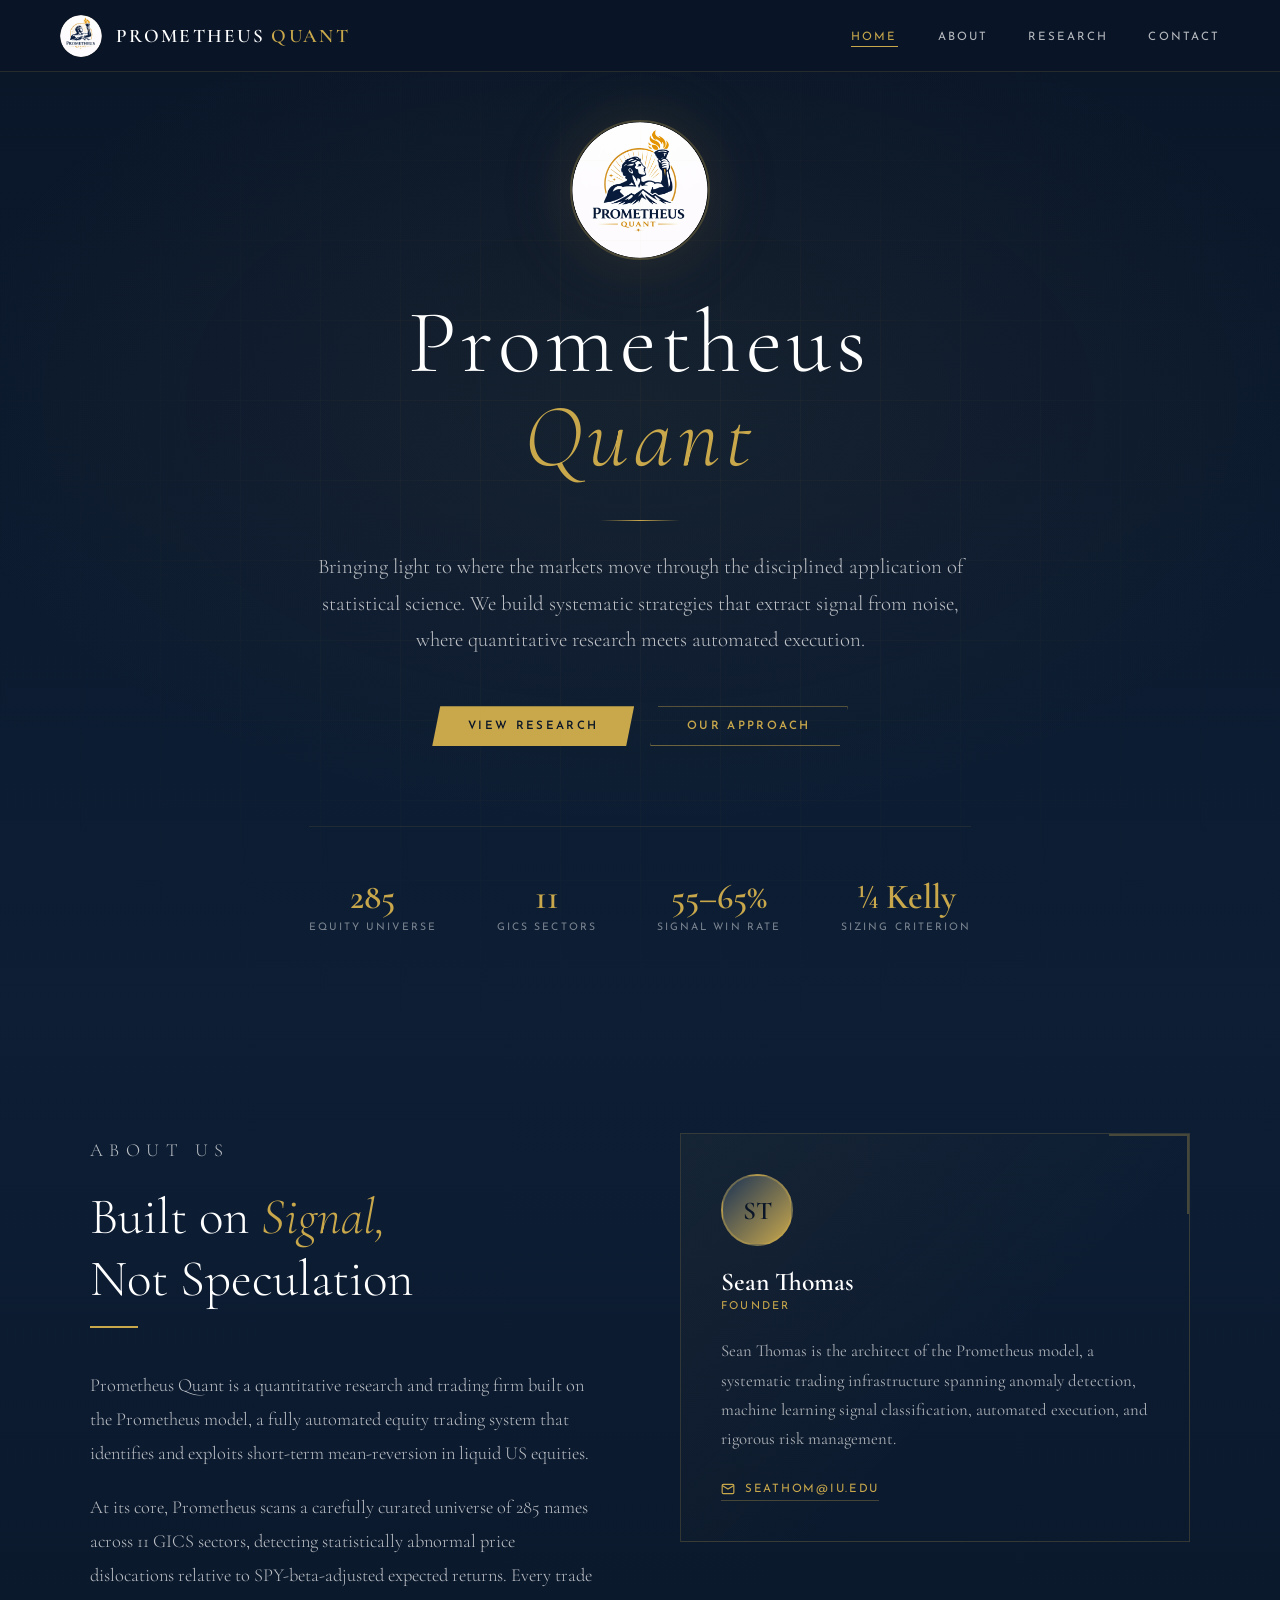
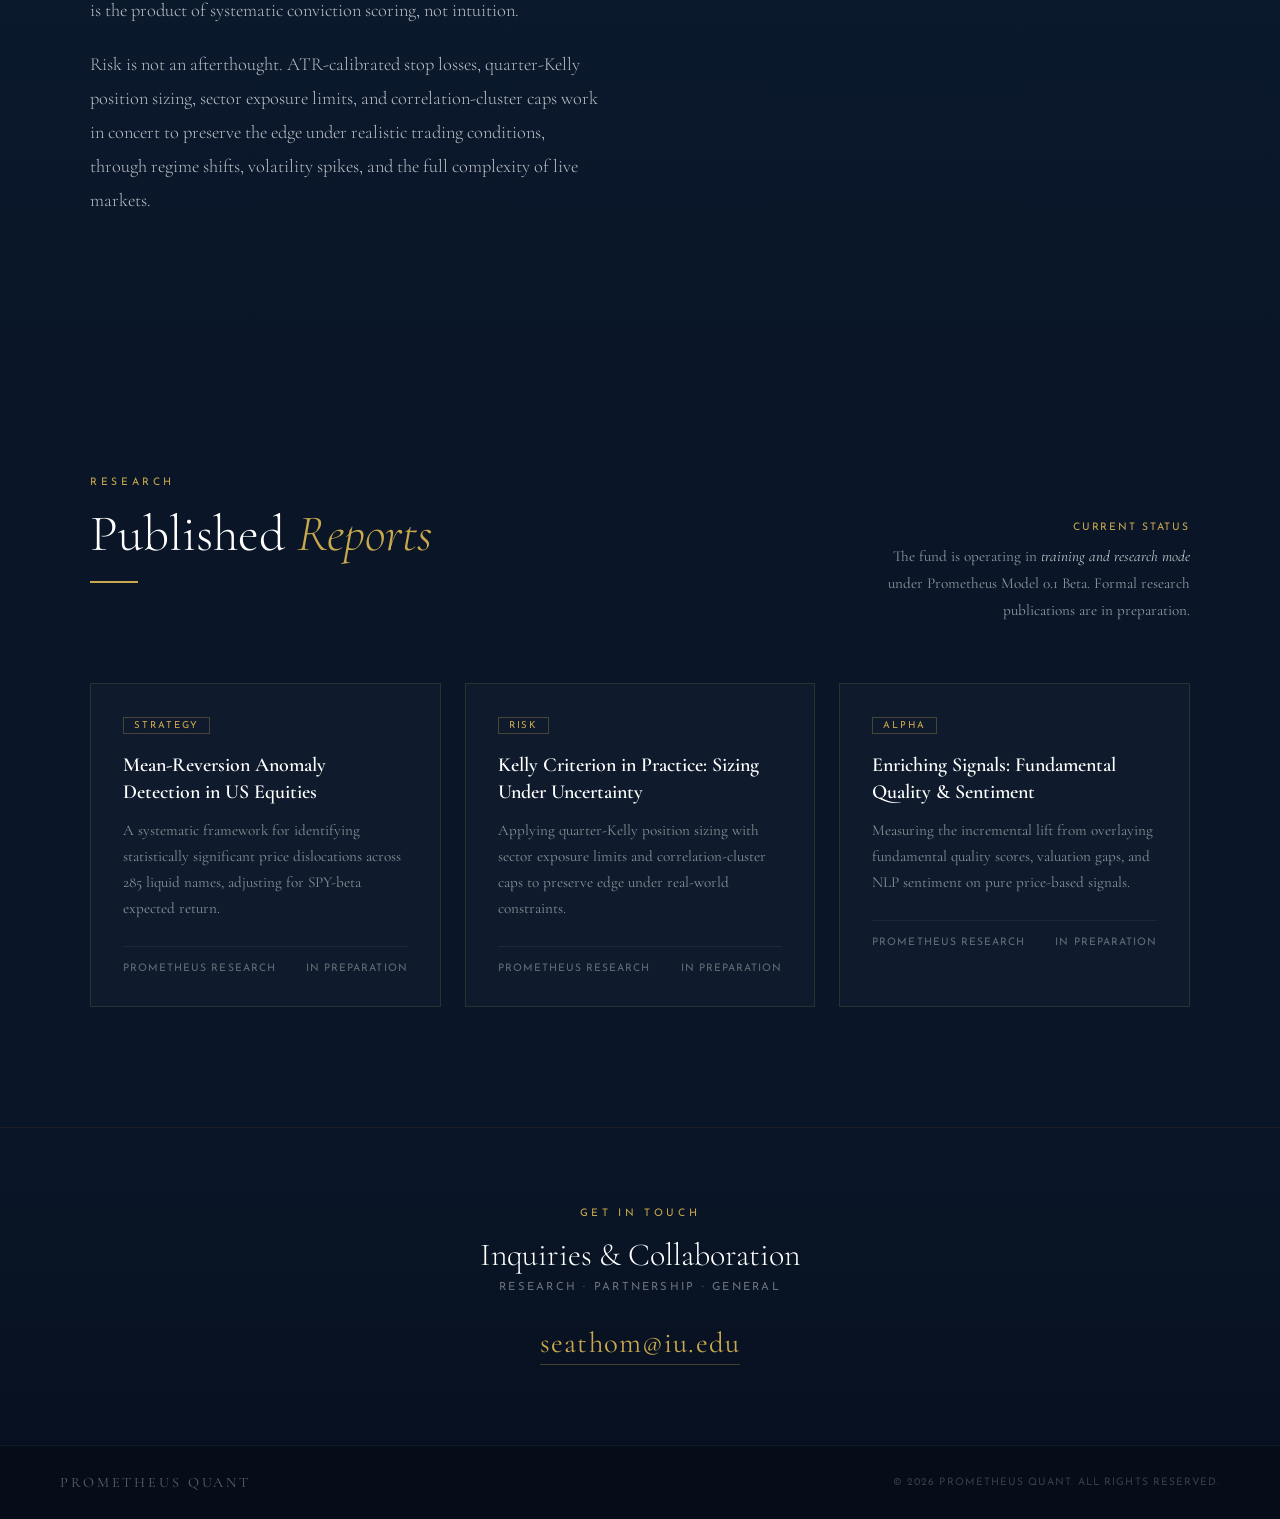
==== commit a8b6842c: "Add files via upload" ====
--- a/index.html
+++ b/index.html
@@ -756,6 +756,7 @@
         preserve the edge under realistic trading conditions, through regime shifts,
         volatility spikes, and the full complexity of live markets.
       </p>
+    </div>
 
     <!-- Founder -->
     <div class="reveal" style="animation-delay: 0.2s">
@@ -785,9 +786,12 @@
       <h2 class="section-title">Published <em>Reports</em></h2>
       <div class="section-rule"></div>
     </div>
-    <p style="font-family: 'Cormorant Garamond', serif; color: rgba(255,255,255,0.45); font-size: 1rem; max-width: 360px; line-height: 1.7;">
-      Quantitative research from the Prometheus framework covering strategy development, alpha research, and market structure analysis.
-    </p>
+    <div style="text-align: right;">
+      <p style="font-size: 0.65rem; letter-spacing: 0.18em; text-transform: uppercase; color: var(--gold); margin-bottom: 10px;">Current Status</p>
+      <p style="font-family: 'Cormorant Garamond', serif; color: rgba(255,255,255,0.55); font-size: 0.95rem; line-height: 1.75; max-width: 320px; margin-left: auto;">
+        The fund is operating in <em style="color: rgba(255,255,255,0.75); font-style: italic;">training and research mode</em> under Prometheus Model 0.1 Beta. Formal research publications are in preparation.
+      </p>
+    </div>
   </div>
 
   <div class="research-grid">
@@ -798,7 +802,7 @@
       <p class="report-excerpt">A systematic framework for identifying statistically significant price dislocations across 285 liquid names, adjusting for SPY-beta expected return.</p>
       <div class="report-meta">
         <span>Prometheus Research</span>
-        <span>Coming Soon</span>
+        <span>In Preparation</span>
       </div>
     </div>
 
@@ -808,7 +812,7 @@
       <p class="report-excerpt">Applying quarter-Kelly position sizing with sector exposure limits and correlation-cluster caps to preserve edge under real-world constraints.</p>
       <div class="report-meta">
         <span>Prometheus Research</span>
-        <span>Coming Soon</span>
+        <span>In Preparation</span>
       </div>
     </div>
 
@@ -818,7 +822,7 @@
       <p class="report-excerpt">Measuring the incremental lift from overlaying fundamental quality scores, valuation gaps, and NLP sentiment on pure price-based signals.</p>
       <div class="report-meta">
         <span>Prometheus Research</span>
-        <span>Coming Soon</span>
+        <span>In Preparation</span>
       </div>
     </div>
   </div>
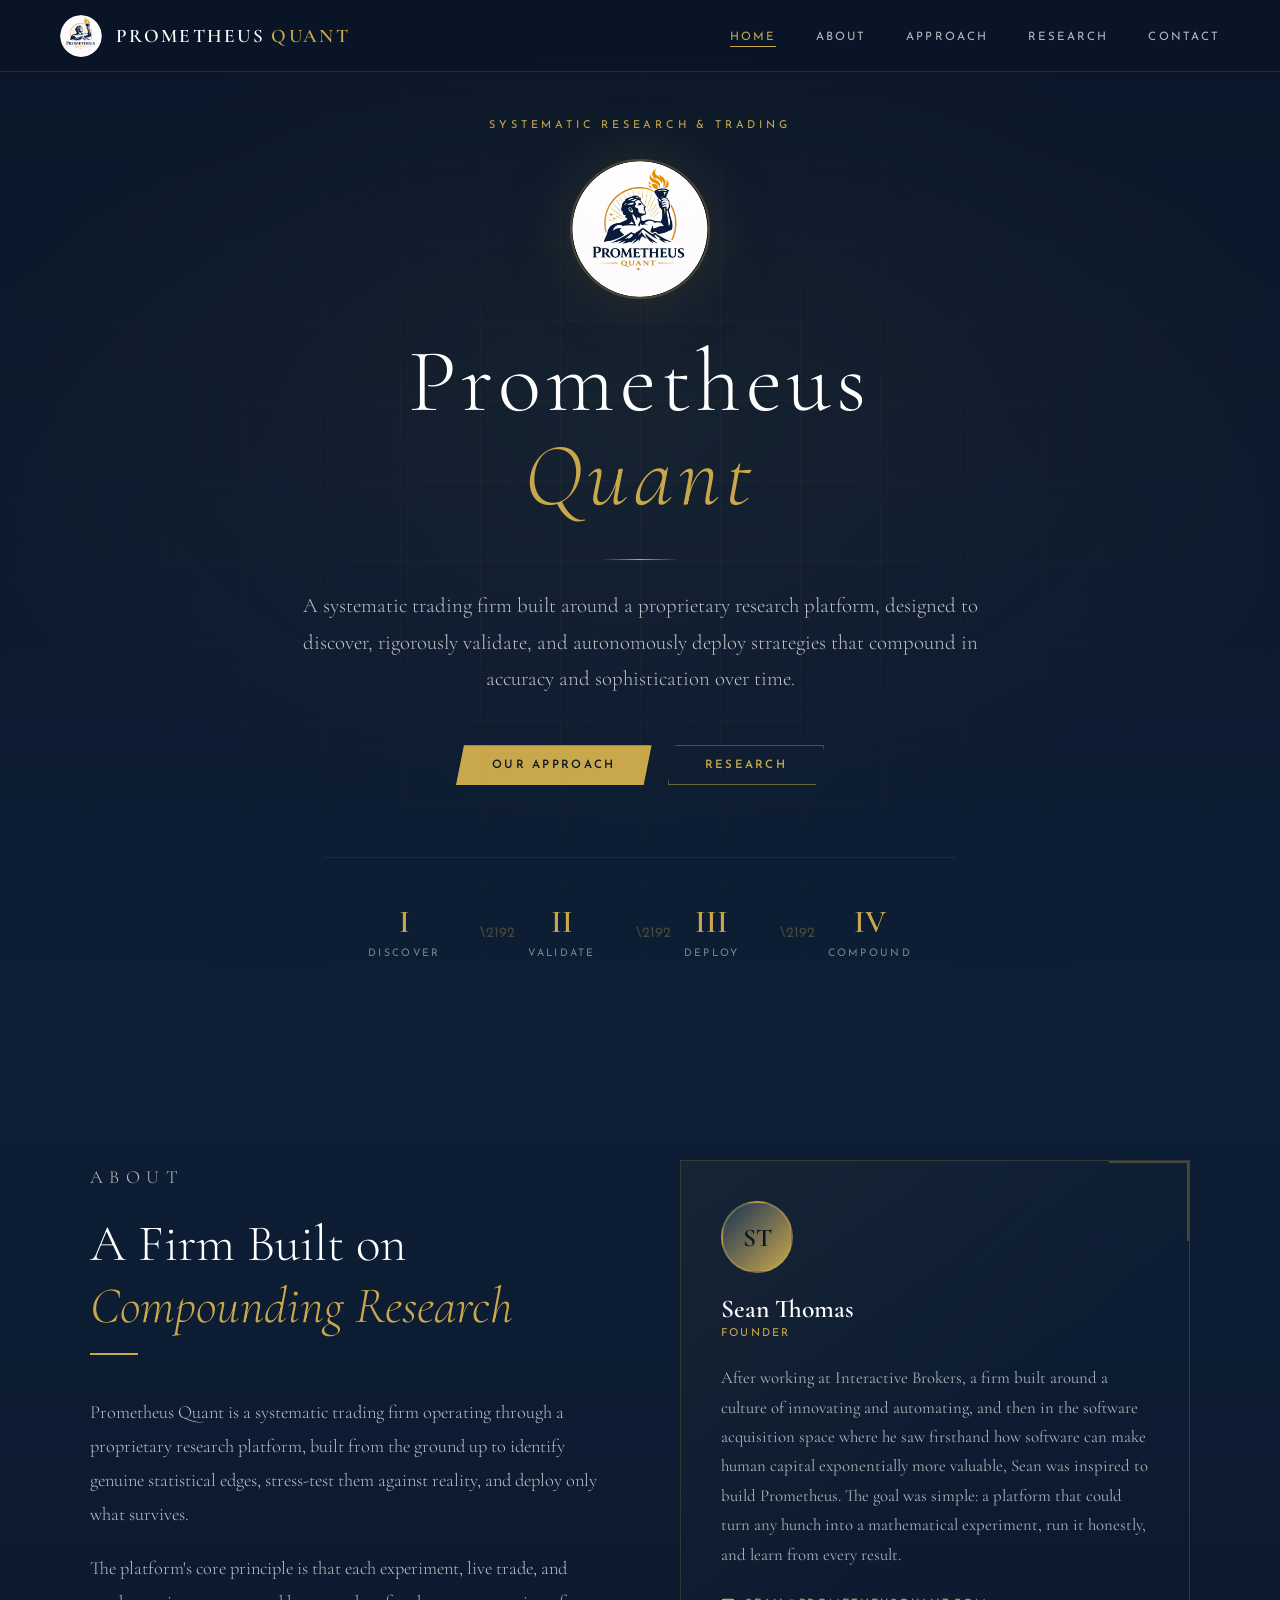
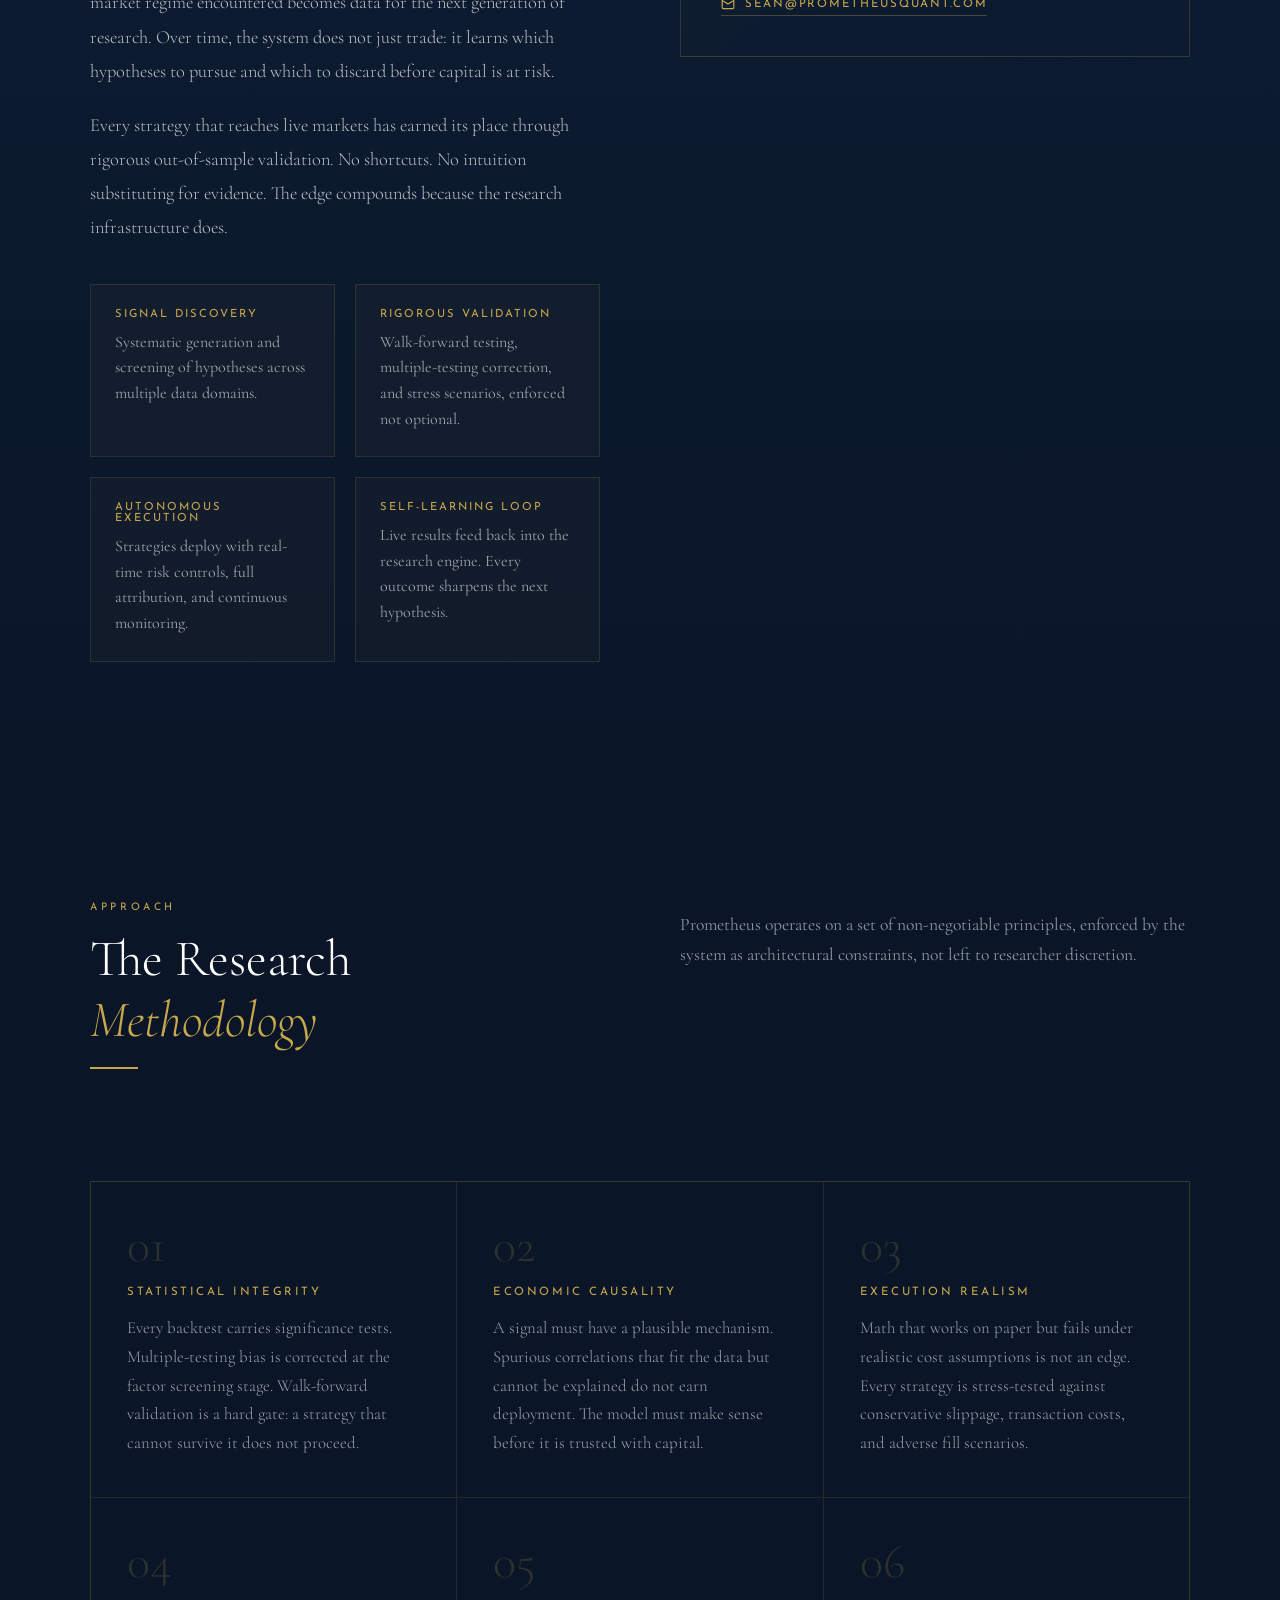
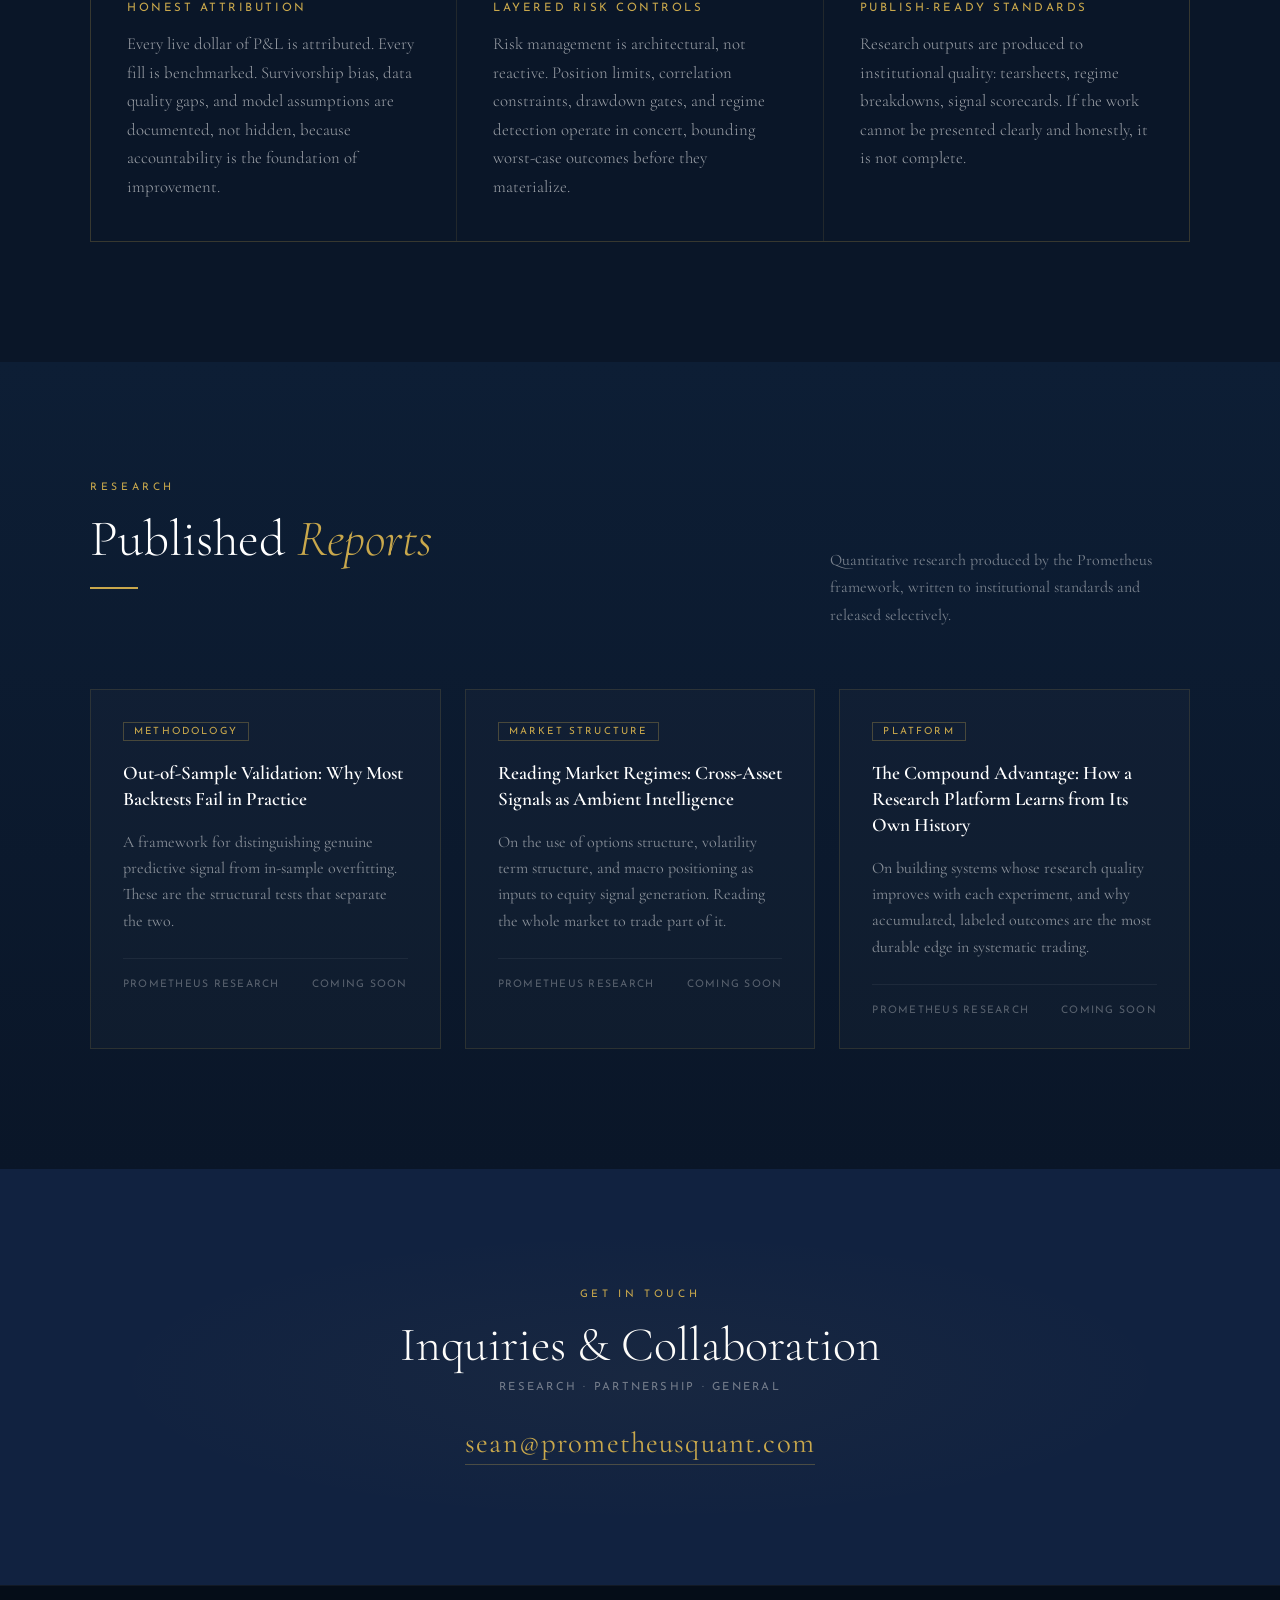
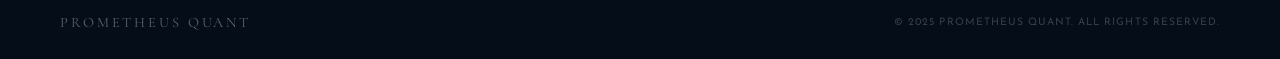
==== commit c43fb8bf: "Add files via upload" ====
--- a/index.html
+++ b/index.html
@@ -3,7 +3,7 @@
 <head>
   <meta charset="UTF-8" />
   <meta name="viewport" content="width=device-width, initial-scale=1.0" />
-  <title>Prometheus Quant — Quantitative Research & Trading</title>
+  <title>Prometheus Quant: Systematic Research & Trading</title>
   <link rel="preconnect" href="https://fonts.googleapis.com">
   <link href="https://fonts.googleapis.com/css2?family=Cormorant+Garamond:ital,wght@0,300;0,400;0,600;0,700;1,300;1,400&family=Josefin+Sans:wght@300;400;600&display=swap" rel="stylesheet">
   <style>
@@ -15,13 +15,10 @@
       --gold-light: #e2c47a;
       --gold-pale: #f5ecd7;
       --cream: #f8f5f0;
-      --text: #1a1a2e;
-      --text-muted: #5a6a7a;
       --white: #ffffff;
     }
 
     *, *::before, *::after { box-sizing: border-box; margin: 0; padding: 0; }
-
     html { scroll-behavior: smooth; }
 
     body {
@@ -31,7 +28,6 @@
       overflow-x: hidden;
     }
 
-    /* ── NOISE TEXTURE OVERLAY ── */
     body::before {
       content: '';
       position: fixed;
@@ -42,7 +38,7 @@
       opacity: 0.4;
     }
 
-    /* ── NAV ── */
+    /* NAV */
     nav {
       position: fixed;
       top: 0; left: 0; right: 0;
@@ -66,8 +62,7 @@
     }
 
     .nav-logo img {
-      height: 42px;
-      width: 42px;
+      height: 42px; width: 42px;
       border-radius: 50%;
       object-fit: cover;
     }
@@ -80,16 +75,9 @@
       color: var(--white);
       text-transform: uppercase;
     }
-
-    .nav-logo-text span {
-      color: var(--gold);
-    }
-
-    .nav-links {
-      display: flex;
-      gap: 40px;
-      list-style: none;
-    }
+    .nav-logo-text span { color: var(--gold); }
+
+    .nav-links { display: flex; gap: 40px; list-style: none; }
 
     .nav-links a {
       color: rgba(255,255,255,0.7);
@@ -100,7 +88,6 @@
       transition: color 0.2s;
       position: relative;
     }
-
     .nav-links a::after {
       content: '';
       position: absolute;
@@ -110,20 +97,14 @@
       transform: scaleX(0);
       transition: transform 0.25s ease;
     }
-
     .nav-links a:hover { color: var(--gold); }
     .nav-links a:hover::after { transform: scaleX(1); }
     .nav-links a.active { color: var(--gold); }
     .nav-links a.active::after { transform: scaleX(1); }
 
-    /* ── SECTIONS ── */
-    section {
-      min-height: 100vh;
-      position: relative;
-      z-index: 1;
-    }
-
-    /* ── HERO ── */
+    section { min-height: 100vh; position: relative; z-index: 1; }
+
+    /* HERO */
     #home {
       display: flex;
       flex-direction: column;
@@ -137,11 +118,9 @@
       overflow: hidden;
     }
 
-    /* Geometric background lines */
     #home::after {
       content: '';
-      position: absolute;
-      inset: 0;
+      position: absolute; inset: 0;
       background-image:
         linear-gradient(rgba(201,168,76,0.04) 1px, transparent 1px),
         linear-gradient(90deg, rgba(201,168,76,0.04) 1px, transparent 1px);
@@ -161,8 +140,7 @@
     }
 
     .hero-logo {
-      width: 140px;
-      height: 140px;
+      width: 140px; height: 140px;
       border-radius: 50%;
       object-fit: cover;
       margin-bottom: 36px;
@@ -183,15 +161,10 @@
       opacity: 0;
       animation: fadeUp 0.9s 0.5s forwards;
     }
-
-    .hero-title-accent {
-      color: var(--gold);
-      font-style: italic;
-    }
+    .hero-title-accent { color: var(--gold); font-style: italic; }
 
     .hero-divider {
-      width: 80px;
-      height: 1px;
+      width: 80px; height: 1px;
       background: linear-gradient(90deg, transparent, var(--gold), transparent);
       margin: 28px auto;
       opacity: 0;
@@ -234,7 +207,6 @@
       transition: all 0.25s ease;
       clip-path: polygon(8px 0%, 100% 0%, calc(100% - 8px) 100%, 0% 100%);
     }
-
     .btn-primary:hover {
       background: var(--gold-light);
       transform: translateY(-2px);
@@ -256,19 +228,18 @@
       transition: all 0.25s ease;
       clip-path: polygon(8px 0%, 100% 0%, calc(100% - 8px) 100%, 0% 100%);
     }
-
     .btn-outline:hover {
       border-color: var(--gold);
       background: rgba(201,168,76,0.08);
       transform: translateY(-2px);
     }
 
-    /* Stats bar */
-    .hero-stats {
+    /* PIPELINE */
+    .hero-pipeline {
       display: flex;
-      gap: 60px;
+      align-items: center;
       justify-content: center;
-      margin-top: 80px;
+      margin-top: 72px;
       padding-top: 48px;
       border-top: 1px solid rgba(201,168,76,0.1);
       flex-wrap: wrap;
@@ -276,26 +247,38 @@
       animation: fadeUp 0.9s 1.1s forwards;
     }
 
-    .stat-item { text-align: center; }
-
-    .stat-value {
-      font-family: 'Cormorant Garamond', serif;
-      font-size: 2.2rem;
+    .pipeline-step {
+      text-align: center;
+      padding: 0 44px;
+      position: relative;
+    }
+    .pipeline-step + .pipeline-step::before {
+      content: '\\2192';
+      position: absolute;
+      left: -4px;
+      top: 50%;
+      transform: translateY(-50%);
+      color: rgba(201,168,76,0.3);
+      font-size: 0.9rem;
+    }
+
+    .pipeline-num {
+      font-family: 'Cormorant Garamond', serif;
+      font-size: 2rem;
       font-weight: 600;
       color: var(--gold);
       display: block;
-    }
-
-    .stat-label {
+      line-height: 1;
+      margin-bottom: 6px;
+    }
+    .pipeline-label {
       font-size: 0.65rem;
-      letter-spacing: 0.2em;
+      letter-spacing: 0.22em;
       text-transform: uppercase;
       color: rgba(255,255,255,0.45);
-      margin-top: 4px;
-      display: block;
-    }
-
-    /* ── ABOUT SECTION ── */
+    }
+
+    /* ABOUT */
     #about {
       background: linear-gradient(180deg, #0d1e35 0%, #0a1628 100%);
       padding: 120px 60px;
@@ -318,15 +301,10 @@
       line-height: 1.2;
       margin-bottom: 16px;
     }
-
-    .section-title em {
-      font-style: italic;
-      color: var(--gold);
-    }
+    .section-title em { font-style: italic; color: var(--gold); }
 
     .section-rule {
-      width: 48px;
-      height: 2px;
+      width: 48px; height: 2px;
       background: var(--gold);
       margin-bottom: 40px;
     }
@@ -363,19 +341,16 @@
       position: relative;
       transition: all 0.3s ease;
     }
-
     .pillar::before {
       content: '';
       position: absolute;
       top: 0; left: 0;
-      width: 2px;
-      height: 100%;
+      width: 2px; height: 100%;
       background: var(--gold);
       transform: scaleY(0);
       transform-origin: top;
       transition: transform 0.3s ease;
     }
-
     .pillar:hover::before { transform: scaleY(1); }
     .pillar:hover { background: rgba(201,168,76,0.06); }
 
@@ -386,7 +361,6 @@
       color: var(--gold);
       margin-bottom: 10px;
     }
-
     .pillar-text {
       font-family: 'Cormorant Garamond', serif;
       font-size: 1rem;
@@ -394,14 +368,13 @@
       line-height: 1.6;
     }
 
-    /* Founder card */
+    /* FOUNDER */
     .founder-card {
       border: 1px solid rgba(201,168,76,0.2);
       padding: 40px;
       background: linear-gradient(135deg, rgba(201,168,76,0.05) 0%, transparent 60%);
       position: relative;
     }
-
     .founder-card::after {
       content: '';
       position: absolute;
@@ -412,8 +385,7 @@
     }
 
     .founder-avatar {
-      width: 72px;
-      height: 72px;
+      width: 72px; height: 72px;
       border-radius: 50%;
       background: linear-gradient(135deg, var(--navy-light), var(--gold));
       display: flex;
@@ -434,15 +406,13 @@
       color: var(--white);
       margin-bottom: 4px;
     }
-
-    .founder-title {
+    .founder-role {
       font-size: 0.68rem;
       letter-spacing: 0.2em;
       text-transform: uppercase;
       color: var(--gold);
       margin-bottom: 24px;
     }
-
     .founder-bio {
       font-family: 'Cormorant Garamond', serif;
       font-size: 1.05rem;
@@ -464,15 +434,66 @@
       padding-bottom: 4px;
       transition: all 0.2s ease;
     }
-
-    .contact-link:hover {
-      color: var(--gold-light);
-      border-color: var(--gold-light);
-    }
-
-    /* ── RESEARCH SECTION ── */
+    .contact-link:hover { color: var(--gold-light); border-color: var(--gold-light); }
+
+    /* PHILOSOPHY */
+    #philosophy {
+      background: var(--navy);
+      padding: 120px 60px;
+      min-height: auto;
+    }
+
+    .philosophy-inner { max-width: 1100px; margin: 0 auto; }
+
+    .philosophy-header {
+      display: grid;
+      grid-template-columns: 1fr 1fr;
+      gap: 80px;
+      align-items: start;
+      margin-bottom: 72px;
+    }
+
+    .philosophy-body {
+      display: grid;
+      grid-template-columns: repeat(3, 1fr);
+      gap: 1px;
+      background: rgba(201,168,76,0.12);
+      border: 1px solid rgba(201,168,76,0.12);
+    }
+
+    .philosophy-block {
+      background: var(--navy);
+      padding: 40px 36px;
+      transition: background 0.3s ease;
+    }
+    .philosophy-block:hover { background: rgba(201,168,76,0.04); }
+
+    .philosophy-block-num {
+      font-family: 'Cormorant Garamond', serif;
+      font-size: 3rem;
+      font-weight: 300;
+      color: rgba(201,168,76,0.18);
+      line-height: 1;
+      margin-bottom: 16px;
+    }
+    .philosophy-block-title {
+      font-size: 0.72rem;
+      letter-spacing: 0.22em;
+      text-transform: uppercase;
+      color: var(--gold);
+      margin-bottom: 16px;
+    }
+    .philosophy-block-text {
+      font-family: 'Cormorant Garamond', serif;
+      font-size: 1.05rem;
+      font-weight: 300;
+      line-height: 1.7;
+      color: rgba(255,255,255,0.6);
+    }
+
+    /* RESEARCH */
     #research {
-      background: var(--navy);
+      background: linear-gradient(180deg, #0d1e35 0%, #0a1628 100%);
       padding: 120px 60px;
       min-height: auto;
     }
@@ -499,108 +520,81 @@
       border: 1px solid rgba(201,168,76,0.15);
       background: rgba(255,255,255,0.02);
       padding: 32px;
+      transition: all 0.3s ease;
       position: relative;
       overflow: hidden;
-      transition: all 0.35s ease;
-      cursor: pointer;
-    }
-
+    }
     .report-card::before {
       content: '';
       position: absolute;
-      bottom: 0; left: 0; right: 0;
+      top: 0; left: 0; right: 0;
       height: 2px;
       background: linear-gradient(90deg, transparent, var(--gold), transparent);
       transform: scaleX(0);
-      transition: transform 0.35s ease;
-    }
-
-    .report-card:hover {
-      background: rgba(201,168,76,0.04);
-      border-color: rgba(201,168,76,0.35);
-      transform: translateY(-4px);
-      box-shadow: 0 20px 60px rgba(0,0,0,0.3);
-    }
-
+      transition: transform 0.4s ease;
+    }
     .report-card:hover::before { transform: scaleX(1); }
+    .report-card:hover { background: rgba(201,168,76,0.04); transform: translateY(-3px); }
 
     .report-tag {
-      display: inline-block;
-      font-size: 0.6rem;
-      letter-spacing: 0.2em;
+      font-size: 0.62rem;
+      letter-spacing: 0.22em;
       text-transform: uppercase;
       color: var(--gold);
       border: 1px solid rgba(201,168,76,0.3);
-      padding: 3px 10px;
-      margin-bottom: 18px;
-    }
-
+      padding: 4px 10px;
+      display: inline-block;
+      margin-bottom: 20px;
+    }
     .report-title {
       font-family: 'Cormorant Garamond', serif;
-      font-size: 1.25rem;
+      font-size: 1.2rem;
       font-weight: 600;
       color: var(--white);
       line-height: 1.35;
-      margin-bottom: 12px;
-    }
-
+      margin-bottom: 16px;
+    }
     .report-excerpt {
       font-family: 'Cormorant Garamond', serif;
-      font-size: 0.95rem;
-      line-height: 1.7;
+      font-size: 1rem;
       color: rgba(255,255,255,0.5);
+      line-height: 1.65;
       margin-bottom: 24px;
     }
-
     .report-meta {
       display: flex;
       justify-content: space-between;
-      align-items: center;
       font-size: 0.65rem;
-      letter-spacing: 0.1em;
-      color: rgba(255,255,255,0.35);
-      text-transform: uppercase;
+      letter-spacing: 0.12em;
+      text-transform: uppercase;
+      color: rgba(255,255,255,0.3);
+      padding-top: 20px;
       border-top: 1px solid rgba(255,255,255,0.06);
-      padding-top: 16px;
-    }
-
-    .report-placeholder {
-      grid-column: 1 / -1;
+    }
+
+    /* CONTACT */
+    #contact {
+      background: var(--navy-mid);
+      padding: 120px 60px;
       text-align: center;
-      padding: 80px 40px;
-      border: 1px dashed rgba(201,168,76,0.15);
-      color: rgba(255,255,255,0.3);
-    }
-
-    .report-placeholder-icon {
-      font-size: 2.5rem;
-      margin-bottom: 16px;
-      opacity: 0.3;
-    }
-
-    .report-placeholder-text {
-      font-family: 'Cormorant Garamond', serif;
-      font-size: 1.1rem;
-      font-style: italic;
-    }
-
-    /* ── CONTACT STRIP ── */
-    #contact {
-      background: linear-gradient(180deg, #0a1628 0%, #071020 100%);
-      padding: 80px 60px;
-      text-align: center;
-      border-top: 1px solid rgba(201,168,76,0.1);
       min-height: auto;
+      position: relative;
+      overflow: hidden;
+    }
+    #contact::before {
+      content: '';
+      position: absolute; inset: 0;
+      background: radial-gradient(ellipse 60% 50% at 50% 50%, rgba(201,168,76,0.04) 0%, transparent 70%);
+      pointer-events: none;
     }
 
     .contact-title {
       font-family: 'Cormorant Garamond', serif;
-      font-size: 2rem;
+      font-size: clamp(2rem, 4vw, 3rem);
       font-weight: 300;
       color: var(--white);
       margin-bottom: 8px;
     }
-
     .contact-sub {
       font-size: 0.7rem;
       letter-spacing: 0.2em;
@@ -608,7 +602,6 @@
       text-transform: uppercase;
       margin-bottom: 32px;
     }
-
     .contact-email-big {
       display: inline-block;
       font-family: 'Cormorant Garamond', serif;
@@ -620,13 +613,9 @@
       letter-spacing: 0.04em;
       transition: all 0.2s ease;
     }
-
-    .contact-email-big:hover {
-      color: var(--gold-light);
-      border-color: var(--gold-light);
-    }
-
-    /* ── FOOTER ── */
+    .contact-email-big:hover { color: var(--gold-light); border-color: var(--gold-light); }
+
+    /* FOOTER */
     footer {
       background: #050d18;
       padding: 28px 60px;
@@ -635,7 +624,6 @@
       justify-content: space-between;
       border-top: 1px solid rgba(255,255,255,0.05);
     }
-
     .footer-logo {
       font-family: 'Cormorant Garamond', serif;
       font-size: 0.9rem;
@@ -643,7 +631,6 @@
       text-transform: uppercase;
       color: rgba(255,255,255,0.35);
     }
-
     .footer-copy {
       font-size: 0.65rem;
       letter-spacing: 0.1em;
@@ -651,33 +638,30 @@
       text-transform: uppercase;
     }
 
-    /* ── ANIMATIONS ── */
+    /* ANIMATIONS */
     @keyframes fadeUp {
       from { opacity: 0; transform: translateY(24px); }
       to   { opacity: 1; transform: translateY(0); }
     }
-
     .reveal {
       opacity: 0;
       transform: translateY(30px);
       transition: opacity 0.7s ease, transform 0.7s ease;
     }
-    .reveal.visible {
-      opacity: 1;
-      transform: none;
-    }
-
-    /* ── MOBILE ── */
+    .reveal.visible { opacity: 1; transform: none; }
+
+    /* MOBILE */
     @media (max-width: 768px) {
       nav { padding: 0 24px; }
       .nav-links { gap: 20px; }
-      #about { padding: 80px 24px; }
-      #research { padding: 80px 24px; }
+      #about, #philosophy, #research { padding: 80px 24px; }
       #contact { padding: 60px 24px; }
-      .about-grid { grid-template-columns: 1fr; gap: 48px; }
+      .about-grid, .philosophy-header { grid-template-columns: 1fr; gap: 48px; }
+      .philosophy-body { grid-template-columns: 1fr; }
       .research-grid { grid-template-columns: 1fr; }
       .about-pillars { grid-template-columns: 1fr; }
-      .hero-stats { gap: 32px; }
+      .hero-pipeline { gap: 8px; }
+      .pipeline-step { padding: 0 16px; }
       footer { flex-direction: column; gap: 12px; text-align: center; padding: 24px; }
     }
   </style>
@@ -693,6 +677,7 @@
   <ul class="nav-links">
     <li><a href="#home" class="active" data-section="home">Home</a></li>
     <li><a href="#about" data-section="about">About</a></li>
+    <li><a href="#philosophy" data-section="philosophy">Approach</a></li>
     <li><a href="#research" data-section="research">Research</a></li>
     <li><a href="#contact" data-section="contact">Contact</a></li>
   </ul>
@@ -700,34 +685,36 @@
 
 <!-- HERO -->
 <section id="home">
+  <p class="hero-eyebrow">Systematic Research &amp; Trading</p>
   <img id="hero-logo" class="hero-logo" src="" alt="Prometheus Quant" />
   <h1 class="hero-title">Prometheus<br><span class="hero-title-accent">Quant</span></h1>
   <div class="hero-divider"></div>
   <p class="hero-description">
-    Bringing light to where the markets move through the disciplined application of statistical science.
-    We build systematic strategies that extract signal from noise, where
-    quantitative research meets automated execution.
+    A systematic trading firm built around a proprietary research platform,
+    designed to discover, rigorously validate, and autonomously deploy
+    strategies that compound in accuracy and sophistication over time.
   </p>
   <div class="hero-cta-group">
-    <a href="#research" class="btn-primary">View Research</a>
-    <a href="#about" class="btn-outline">Our Approach</a>
+    <a href="#about" class="btn-primary">Our Approach</a>
+    <a href="#research" class="btn-outline">Research</a>
   </div>
-  <div class="hero-stats">
-    <div class="stat-item">
-      <span class="stat-value">285</span>
-      <span class="stat-label">Equity Universe</span>
-    </div>
-    <div class="stat-item">
-      <span class="stat-value">11</span>
-      <span class="stat-label">GICS Sectors</span>
-    </div>
-    <div class="stat-item">
-      <span class="stat-value">55–65%</span>
-      <span class="stat-label">Signal Win Rate</span>
-    </div>
-    <div class="stat-item">
-      <span class="stat-value">¼ Kelly</span>
-      <span class="stat-label">Sizing Criterion</span>
+
+  <div class="hero-pipeline">
+    <div class="pipeline-step">
+      <span class="pipeline-num">I</span>
+      <span class="pipeline-label">Discover</span>
+    </div>
+    <div class="pipeline-step">
+      <span class="pipeline-num">II</span>
+      <span class="pipeline-label">Validate</span>
+    </div>
+    <div class="pipeline-step">
+      <span class="pipeline-num">III</span>
+      <span class="pipeline-label">Deploy</span>
+    </div>
+    <div class="pipeline-step">
+      <span class="pipeline-num">IV</span>
+      <span class="pipeline-label">Compound</span>
     </div>
   </div>
 </section>
@@ -736,43 +723,113 @@
 <section id="about">
   <div class="about-grid">
     <div class="about-text reveal">
-      <p class="section-label">About Us</p>
-      <h2 class="section-title">Built on <em>Signal,</em><br>Not Speculation</h2>
+      <p class="section-label">About</p>
+      <h2 class="section-title">A Firm Built on<br><em>Compounding Research</em></h2>
       <div class="section-rule"></div>
       <p>
-        Prometheus Quant is a quantitative research and trading firm built on the Prometheus
-        model, a fully automated equity trading system that identifies and exploits
-        short-term mean-reversion in liquid US equities.
+        Prometheus Quant is a systematic trading firm operating through a proprietary
+        research platform, built from the ground up to identify genuine statistical
+        edges, stress-test them against reality, and deploy only what survives.
       </p>
       <p>
-        At its core, Prometheus scans a carefully curated universe of 285 names across
-        11 GICS sectors, detecting statistically abnormal price dislocations relative
-        to SPY-beta-adjusted expected returns. Every trade is the product of systematic
-        conviction scoring, not intuition.
+        The platform's core principle is that each experiment, live trade, and market
+        regime encountered becomes data for the next generation of research. Over time,
+        the system does not just trade: it learns which hypotheses to pursue and which
+        to discard before capital is at risk.
       </p>
       <p>
-        Risk is not an afterthought. ATR-calibrated stop losses, quarter-Kelly position
-        sizing, sector exposure limits, and correlation-cluster caps work in concert to
-        preserve the edge under realistic trading conditions, through regime shifts,
-        volatility spikes, and the full complexity of live markets.
+        Every strategy that reaches live markets has earned its place through rigorous
+        out-of-sample validation. No shortcuts. No intuition substituting for evidence.
+        The edge compounds because the research infrastructure does.
       </p>
-    </div>
-
-    <!-- Founder -->
-    <div class="reveal" style="animation-delay: 0.2s">
+
+      <div class="about-pillars">
+        <div class="pillar">
+          <div class="pillar-title">Signal Discovery</div>
+          <div class="pillar-text">Systematic generation and screening of hypotheses across multiple data domains.</div>
+        </div>
+        <div class="pillar">
+          <div class="pillar-title">Rigorous Validation</div>
+          <div class="pillar-text">Walk-forward testing, multiple-testing correction, and stress scenarios, enforced not optional.</div>
+        </div>
+        <div class="pillar">
+          <div class="pillar-title">Autonomous Execution</div>
+          <div class="pillar-text">Strategies deploy with real-time risk controls, full attribution, and continuous monitoring.</div>
+        </div>
+        <div class="pillar">
+          <div class="pillar-title">Self-Learning Loop</div>
+          <div class="pillar-text">Live results feed back into the research engine. Every outcome sharpens the next hypothesis.</div>
+        </div>
+      </div>
+    </div>
+
+    <div class="reveal" style="transition-delay: 0.15s">
       <div class="founder-card">
         <div class="founder-avatar">ST</div>
         <div class="founder-name">Sean Thomas</div>
-        <div class="founder-title">Founder</div>
+        <div class="founder-role">Founder</div>
         <p class="founder-bio">
-          Sean Thomas is the architect of the Prometheus model, a systematic trading
-          infrastructure spanning anomaly detection, machine learning signal classification,
-          automated execution, and rigorous risk management.
+          After working at Interactive Brokers, a firm built around a culture of
+          innovating and automating, and then in the software acquisition space where
+          he saw firsthand how software can make human capital exponentially more
+          valuable, Sean was inspired to build Prometheus. The goal was simple: a
+          platform that could turn any hunch into a mathematical experiment, run it
+          honestly, and learn from every result.
         </p>
-        <a href="mailto:seathom@iu.edu" class="contact-link">
+        <a href="mailto:sean@prometheusquant.com" class="contact-link">
           <svg width="14" height="14" viewBox="0 0 24 24" fill="none" stroke="currentColor" stroke-width="2"><path d="M4 4h16c1.1 0 2 .9 2 2v12c0 1.1-.9 2-2 2H4c-1.1 0-2-.9-2-2V6c0-1.1.9-2 2-2z"/><polyline points="22,6 12,12 2,6"/></svg>
-          seathom@iu.edu
+          sean@prometheusquant.com
         </a>
+      </div>
+    </div>
+  </div>
+</section>
+
+<!-- APPROACH -->
+<section id="philosophy">
+  <div class="philosophy-inner">
+    <div class="philosophy-header reveal">
+      <div>
+        <p class="section-label">Approach</p>
+        <h2 class="section-title">The Research<br><em>Methodology</em></h2>
+        <div class="section-rule"></div>
+      </div>
+      <p style="font-family: 'Cormorant Garamond', serif; color: rgba(255,255,255,0.55); font-size: 1.1rem; line-height: 1.75; padding-top: 8px;">
+        Prometheus operates on a set of non-negotiable principles, enforced by
+        the system as architectural constraints, not left to researcher discretion.
+      </p>
+    </div>
+
+    <div class="philosophy-body reveal" style="transition-delay: 0.1s">
+      <div class="philosophy-block">
+        <div class="philosophy-block-num">01</div>
+        <div class="philosophy-block-title">Statistical Integrity</div>
+        <p class="philosophy-block-text">Every backtest carries significance tests. Multiple-testing bias is corrected at the factor screening stage. Walk-forward validation is a hard gate: a strategy that cannot survive it does not proceed.</p>
+      </div>
+      <div class="philosophy-block">
+        <div class="philosophy-block-num">02</div>
+        <div class="philosophy-block-title">Economic Causality</div>
+        <p class="philosophy-block-text">A signal must have a plausible mechanism. Spurious correlations that fit the data but cannot be explained do not earn deployment. The model must make sense before it is trusted with capital.</p>
+      </div>
+      <div class="philosophy-block">
+        <div class="philosophy-block-num">03</div>
+        <div class="philosophy-block-title">Execution Realism</div>
+        <p class="philosophy-block-text">Math that works on paper but fails under realistic cost assumptions is not an edge. Every strategy is stress-tested against conservative slippage, transaction costs, and adverse fill scenarios.</p>
+      </div>
+      <div class="philosophy-block">
+        <div class="philosophy-block-num">04</div>
+        <div class="philosophy-block-title">Honest Attribution</div>
+        <p class="philosophy-block-text">Every live dollar of P&amp;L is attributed. Every fill is benchmarked. Survivorship bias, data quality gaps, and model assumptions are documented, not hidden, because accountability is the foundation of improvement.</p>
+      </div>
+      <div class="philosophy-block">
+        <div class="philosophy-block-num">05</div>
+        <div class="philosophy-block-title">Layered Risk Controls</div>
+        <p class="philosophy-block-text">Risk management is architectural, not reactive. Position limits, correlation constraints, drawdown gates, and regime detection operate in concert, bounding worst-case outcomes before they materialize.</p>
+      </div>
+      <div class="philosophy-block">
+        <div class="philosophy-block-num">06</div>
+        <div class="philosophy-block-title">Publish-Ready Standards</div>
+        <p class="philosophy-block-text">Research outputs are produced to institutional quality: tearsheets, regime breakdowns, signal scorecards. If the work cannot be presented clearly and honestly, it is not complete.</p>
       </div>
     </div>
   </div>
@@ -786,43 +843,40 @@
       <h2 class="section-title">Published <em>Reports</em></h2>
       <div class="section-rule"></div>
     </div>
-    <div style="text-align: right;">
-      <p style="font-size: 0.65rem; letter-spacing: 0.18em; text-transform: uppercase; color: var(--gold); margin-bottom: 10px;">Current Status</p>
-      <p style="font-family: 'Cormorant Garamond', serif; color: rgba(255,255,255,0.55); font-size: 0.95rem; line-height: 1.75; max-width: 320px; margin-left: auto;">
-        The fund is operating in <em style="color: rgba(255,255,255,0.75); font-style: italic;">training and research mode</em> under Prometheus Model 0.1 Beta. Formal research publications are in preparation.
-      </p>
-    </div>
+    <p style="font-family: 'Cormorant Garamond', serif; color: rgba(255,255,255,0.45); font-size: 1rem; max-width: 360px; line-height: 1.7;">
+      Quantitative research produced by the Prometheus framework, written to
+      institutional standards and released selectively.
+    </p>
   </div>
 
   <div class="research-grid">
-    <!-- Placeholder report cards — replace with real reports -->
     <div class="report-card reveal">
-      <span class="report-tag">Strategy</span>
-      <h3 class="report-title">Mean-Reversion Anomaly Detection in US Equities</h3>
-      <p class="report-excerpt">A systematic framework for identifying statistically significant price dislocations across 285 liquid names, adjusting for SPY-beta expected return.</p>
+      <span class="report-tag">Methodology</span>
+      <h3 class="report-title">Out-of-Sample Validation: Why Most Backtests Fail in Practice</h3>
+      <p class="report-excerpt">A framework for distinguishing genuine predictive signal from in-sample overfitting. These are the structural tests that separate the two.</p>
       <div class="report-meta">
         <span>Prometheus Research</span>
-        <span>In Preparation</span>
+        <span>Coming Soon</span>
       </div>
     </div>
 
     <div class="report-card reveal" style="transition-delay: 0.1s">
-      <span class="report-tag">Risk</span>
-      <h3 class="report-title">Kelly Criterion in Practice: Sizing Under Uncertainty</h3>
-      <p class="report-excerpt">Applying quarter-Kelly position sizing with sector exposure limits and correlation-cluster caps to preserve edge under real-world constraints.</p>
+      <span class="report-tag">Market Structure</span>
+      <h3 class="report-title">Reading Market Regimes: Cross-Asset Signals as Ambient Intelligence</h3>
+      <p class="report-excerpt">On the use of options structure, volatility term structure, and macro positioning as inputs to equity signal generation. Reading the whole market to trade part of it.</p>
       <div class="report-meta">
         <span>Prometheus Research</span>
-        <span>In Preparation</span>
+        <span>Coming Soon</span>
       </div>
     </div>
 
     <div class="report-card reveal" style="transition-delay: 0.2s">
-      <span class="report-tag">Alpha</span>
-      <h3 class="report-title">Enriching Signals: Fundamental Quality &amp; Sentiment</h3>
-      <p class="report-excerpt">Measuring the incremental lift from overlaying fundamental quality scores, valuation gaps, and NLP sentiment on pure price-based signals.</p>
+      <span class="report-tag">Platform</span>
+      <h3 class="report-title">The Compound Advantage: How a Research Platform Learns from Its Own History</h3>
+      <p class="report-excerpt">On building systems whose research quality improves with each experiment, and why accumulated, labeled outcomes are the most durable edge in systematic trading.</p>
       <div class="report-meta">
         <span>Prometheus Research</span>
-        <span>In Preparation</span>
+        <span>Coming Soon</span>
       </div>
     </div>
   </div>
@@ -832,31 +886,26 @@
 <section id="contact">
   <p class="section-label">Get In Touch</p>
   <h2 class="contact-title">Inquiries &amp; Collaboration</h2>
-  <p class="contact-sub">Research · Partnership · General</p>
-  <a href="mailto:seathom@iu.edu" class="contact-email-big">seathom@iu.edu</a>
+  <p class="contact-sub">Research &middot; Partnership &middot; General</p>
+  <a href="mailto:sean@prometheusquant.com" class="contact-email-big">sean@prometheusquant.com</a>
 </section>
 
 <!-- FOOTER -->
 <footer>
   <span class="footer-logo">Prometheus Quant</span>
-  <span class="footer-copy">© 2026 Prometheus Quant. All rights reserved.</span>
+  <span class="footer-copy">&copy; 2025 Prometheus Quant. All rights reserved.</span>
 </footer>
 
 <script>
-  // Embed logo as base64
-  const LOGO_B64 = '/9j/4AAQSkZJRgABAQAAAQABAAD/[base64]/2wBDAAUDBAQEAwUEBAQFBQUGBwwIBwcHBw8LCwkMEQ8SEhEPERETFhwXExQaFRERGCEYGh0dHx8fExciJCIeJBweHx7/2wBDAQUFBQcGBw4ICA4eFBEUHh4eHh4eHh4eHh4eHh4eHh4eHh4eHh4eHh4eHh4eHh4eHh4eHh4eHh4eHh4eHh4eHh7/wAARCAQABAADASIAAhEBAxEB/8QAHQABAAEFAQEBAAAAAAAAAAAAAAEFBgcICQQDAv/EAGQQAAEDAwIDBAYDCQgKDgkFAQEAAgMEBREGBxIhMQgTQVEUImFxgZEyobEJFSNCUmJywdEWM0OCkqKysxckN1N0dYOT0uEYJSYnNDU2RVVjZXOUwjhEVmSFo9Pw8UZUhJXDtP/EABsBAQACAwEBAAAAAAAAAAAAAAABBAIDBQYH/8QAQBEAAgEDAQQGCAUDAwQCAwAAAAECAwQRIQUSMUETMlFhcZEGFCKBobHB0SMzQlLwFUPhYnLxJDRTkoLCFqLS/9oADAMBAAIRAxEAPwDTJERAEREAREQBERAEREAREQBERAEREAREQBERAEREAREQBERAEREAREQBERAEREAREQBERAEREAREQBERAEREAREQBFIBJAAyT0Cu3TW2W4epGxPsmir9WxS/QmZQyCI/5QgN+tAWii2I092Pd2blFTTV0litDJW8UjKmrc6SL2ERscCfcce1ZTsXYhskZYb3rm41I/HbSUjICfcXF+PkgNJEXS3TXZc2XsvdvdpiS6TMbjvbhWSScXtLAQwn+Kr/ANObb7f6clbNY9F6ft87W8Imgt8TZceXHw8R+aA5S2aw329VAp7NZbjcpiM93SUr5XY9zQSr6sGwW8d7g76i2/vEbM4/txraQ/[base64]/nqos7N+yzHNcNDUfq+c0pB9+Xc1lpEBil3Z12Yc3hOhLdj2PkH/mVLquy1shUTOlOkZIy7wjuNS1o9wD8LNSIDBT+ybso45Fgr2e65zfrcqZeux7tHW0ToaEXy2TZy2aGt4yPZiQOBC2IRAak13Yh029jhQ66u0Lj9EzUccgHvALc/MKn1PYdpvQXin3GmNVxEtdJaQI+HyIEuc+3PwW4yIDQW9dizcamBda9QabuDR+K+SWF5+BYR9ate59k3eqjYXQ2K31+PCnuUIP88tXSJEBylvOzO69oe5tbt5qTDBlz4KCSdgH6UYcPrVn3O0XW1yd3c7ZW0L/yaiB0Z+TgF2JX4nhiqIXQzxMlieMOY9uWuHkQUBxsRdXrttBtZdWz+m7e6Yc+oz3kjLZFHISep42tDgfaDlY21N2Q9oLqCbdS3exvJz/adcXt9vKYPQHOpFuLqfsQ1LIXyaZ15FNLk8ENwoTG32ZkY5x8h9D9ixNqXstbzWUF7NNw3WMdX2+sjk/[base64]/bP6mY0VuhrXSPaSRJbmGjcSfPuS0O+OVlBEBqPrDsS2Gp45dKaxr7e71iIK6nbUMJ8AHNLC0e0hxWCdZdl/eTTTZpm6bZeqaLGZrTUNnLs4+jGcSnmfBngT05rpciA453a2XK0VslDdrfV2+qjJa+CphdFI0jqC1wBBXkXX7VultOattv3t1NZKC70gdxtiq4GyBrsEcTc/RdgnmMHmVgbXXY621vPpE+naq6abqZCDG2OX0inj6Z/Bv9Yg8+XeDBPlyQHPpFsDuB2Sd09OSPlssNDqej7xwY6il7uYMHRz45MYJ8mufjz8VhC/[base64]/Rc/BjZkc8gv8MgHONrtudoNudACKTTWlLfT1sTnOZXSx99VNLhggTPy9oxywCBjPmcgaE7YdmrdPXcDK2K0x2K3SMD2Vd3c6ESAnHqsDS88skEtAI8eYzthtl2S9stKvjrL5HUarr2sAJr8Npmu4cOLYW8sEknDy/[base64]/WIb67G8ur2t8PNdRVCA40oun+5vZ62u17LJV3DT8duuEj3yPrbYRTSyOeObn4Ba85w7Lmk5HtIOqO6/ZF19YLo+TREf7qLS4F7cyRQ1MPX1XNc4B/ID1m9c/[base64]/[base64]/[base64]/Syp0krazeEtHLm/DsXeet2TsWG6q1dZzwX3L821tlXqPUL7td5paqKlId+FcXcT/Ac/ALMStDaSlbBpCKUD1p5HPPzwrvXqfRezVvYQm9ZT9pvtzw+BxtsXDq3UorhHRLwCIi9EcsIiIAiIgCIiAIiIAiIgCIiAsnc/avQm5NHHBq2ww1kkIPcVTHOinhyCPVkaQcc88Jy3IBIOFpNvt2V9Y6KqZrno+nq9T6fyOEQs7ytgzyw+No9cZ/GYPaQ3C6HogONJBBIIII6gqF0t307OOhtzZai7hklk1HIzH3wpAOGUgHHfRnk/[base64]/[base64]/0jyH7VWljjfOpLbZQUgP75K55+A/1rlbcupWlhVqx4paeL0+pd2dQVe5hB8GzFMj3SPc9xJc45J8yvzlQpC+En0czvta8P0XR4/[base64]/uwOkN2I/[base64]/[base64]/i9D9q421Y1L3YkpPrOKl8mX7Jxt9opclJr6GD/FCiL4ye9Kppa8z2K8w18PMNOHt/KaeoWwNouNLdbfFXUcgkikGR5g+IPtWtSuHRuqa7TtVxRHvaZ5/CQuPI+0eRXqvRr0g/pk3Sq605fB9v3OLtfZfrcd+HWXxM/qBzGQqVpzUFsv1L3tFMC/HrxO5PZ7wqXqewXANdXadr56SqbzMIee7k+HQFfUqt9+Aq9vHpI9z1x3dvhoePhb/idHVe6+/wCpdSLE9r3LulBVmjv9AHljuF7mDhe34dFkSw3+1XuDvLfVMkIHrRnk9vvCrbP27ZX73aUsS7Ho/wCeBtutnXFrrOOnatUVRERdgohERAEREAREQBERAERQgJREQBERAUDXmj9Pa401Uae1PbY6+31GC6NxLS1wOQ5rmkOaQfEEeI6ErQ/tHdmO+7fGa/[base64]/dmVkHrMPqyx55Pb5LPNju1DeaBlZQzCRjuo/GYfIjwK3+im16V5aK2n14LGO1cn9Ga9tWM6Fd1Y9WWvgzAWqrPNY77UUEoPC12YnH8Zh6FUtZ61/peLUdt9ThZWwgmF/n+afYVgytpKiiq5KapidHLG4tc1w5grwfpDsWezLh46kuq/p4o9JsvaEbylr1lx+58QFOFVLVZ57rSSuoCJamAcT4PxnN/Kb548R7lTpI3xuLHtLXA4IIwQuHOlOMVJrR8DoRnGTcU9UfuhrKqhqWVFJPJDKw5DmHBCyTpbcs+pT32LI6ekRj+k39ixep+KvbO2tdbOnvUJYXNcn7ivdWNG6WKi9/[base64]/1exeo2B6XSi1QvXlcpdnj9/M5G09hJp1Lde77fYzQi/EMkc0TZYntfG8Za5pyCF+19ITTWUeTawERFICIoQEoiIAiIgCKEQEqEUoAiIgCwr2i+z7prdWmdc4HC0amjZiKvjYC2bAADJm9XDAwCCC32j1TmpEByG17o/UWhtS1GntT22Wgr4DnhePVlZkgPY7o5hwcEeR8QVQV1i3f2z0vuhph9k1LSudwkvpqqEhs1M/8pjiDj2ggg+I6Y5t73bU6l2o1U60XuIzUc2XUFwjYRFVxjy/JeMjiYeYJHUFriBYKIiAIiIAiIgCIiAIiIAiIgCIiAIiIAiIgCIiAIiIAiIgCIiAIiIAiIgCIiAIiIAiIgCIiAIiIAiIgC2R7K/Zur9e1NPqvWlLU0GlYy2SGB4dHLc+QI4ehbCQRl45u6N8XNuTsl9maa8TQa33KtckNtjcH2+z1MZa6rI5iWZp5iLyYfp9T6mA/eFrWtaGtAa0DAAHIBAfC20NHbbfT2+30sNJSU0bYoIIWBkcbGjDWtaOQAHIAL0KFKAKFKICFKhEAUqEQEqFKhAFKhEBKIiAKEUoAoUogCIiAIiIAiIgCIiAIiIAiIgCIiAIiIAiIgCIiAIiIAiIgCIiAIiIAiIgCIiALBG6dI6l1pWFw5TcMrfcR/qWd1j7eWyuq7bDdoW5fTepJj8g+PwP2ry3pfZSudnOUeMHve7g/nk7Gw7hUbpJ8JaGIPFVOwXu42SsFRQTujP4zfxXjyIVNRfIKVWdKanB4a5o9zOEakXGSymZo0zuJargGw3EigqDyy4/g3H2Hw+KqeqdK2nU9O2YuayfH4Opiwcj2+YWBFU7Lf7vZ3g2+ulibnmzOWH4HkvY23pd01LoNo01Uj2rj/z4YOFV2H0c+ltZ7r+H88y6HaJ1Xp+5R3C1cFSYXcTXRO5keRaVek9jterraJ663y2+4gYl9The13/mCoFh3RJ4YrzRDy76D9bT+pZBtF2t12pxPQVUc7fEA8x7x1C9BsW12RX3qdvU3oS4wl81zz3rJy9oVr6m1KrHElwkvryMM6o0NeLLxzMZ6XSDn3sY5ge0eCtYjHgtnCARg8wrH1noCjuYfV2wNpas8y0DDHn9RXM2z6FOCdWxeV+18fc/oy5YekG81C48/uYaK/JXquNFVW+rfSVkL4pmHBa4LzL5/KMoScZLDR6dSUllEKUU4UEoyFtPqx1LVNsdfLmCU4p3uP0Hfk+4rLi1faXMeHtJDgcgjwWe9u779/NPRySuzUwfg5vaR0PxX0z0M2zKrF2VV6rWPhzXu5d3geR2/s9QfrEFo+Pj2lyoqNdb/TWm4xU1yaYIJ+UVR1ZnxDvIqsNc1zQ5pDmkZBB5Fe5p3FOpKUIvWPFc0edlSnBKTWj4EoiLcawoREBKhSoQBERAEREAREQBERASra3J0Tp7cDSdVprUtE2qoqgZaRykheM8MkbvxXjPI+0g5BINyKUBzG7Rmxd/2kuzZ+OS56cqn8NLcRHjgdzPdSgcmvwOR6OAyOYcG4hXYXU1itOpbDW2O90UNdb62IxTwSjLXtP1gjkQRzBAIwQFzr7SXZ5v21c8l5tr5LtpWSXDKoN/C0mT6rJgOXiAHjkT1DSQCBg5ERAEREAREQBERAEREAREQBERAEREAREQBERAEREAREQBERAEREAREQBERAEREAREQBERASAScDmVuz2S+zMbW+g1/[base64]/[base64]/[base64]/Zfw/wYes1unutWaSlLTUFhdGwnHGRzwPbheaeGWGV0UrHMewkOa4YIKqWjZJKbVlvPNr2VDQR8cFZI3X0zHVUT71SRhtRCPwwA+m3z94Xg7XY8ruwqXFLrU3qu1Y+a1PSV75W91GlPhJaPvMQlXts/c3UepfQnO/BVbS3H5w5hWWQvZY6h1HeKSqYcGOVrs/Fc/Zt07S6p1l+lry5/As3lFV6Eqb5ozrrq1su2mKynLQZGxmSI+Tm8/wDUsY7ea2qbPUMt9ykdLQOPCC7mYvaPZ7FmfLZIc9Wvb9RC1qrowyrmYPCRw+te/[base64]/s+R30Uu5Gt6MPtbX8dot8o5VLmn9/[base64]/dGbiGV8VBe2jjcQ1tQ3x/SH61VtxNHff0NrqAsbWsbhwdyEg8OfmsW1lhvNumxU26pZwn6XASPmF8iuaW0fR68lOgnuN+MWux9/xPbUp2u1LeMajW8l70bCOe1jC9zg1oGSSeQHmjHNewPY4Oa4ZBByCFT7E51Xp2kMwJMtM0PB9rcFYVs2rr7pyrlpIZ++p4pHM7ibm0YJHLxC97tD0gpWCo1KsXuVFnK4rhy955y02ZO634wftR+PEzHe9M2W7gmsoo+8P8IwcLvmFYd+2xqYw6W0VTZm+EUvqu+B6L5/2V64gYtNPn/vCvRS7rO4v7atAx5xy/tC4N9f8Ao3tB/i6PtSafy+Z0be22ra9Th2ZTMf3O211sqDBX0stPJ5PbjPuPivLhZpo9V6T1RD6DWhjHP5CKqaBz9jumVbeq9upoQ+qsjjNH17hx9Ye4+K8ze+jUlB17Caqw7uK8V/PA61vtdb3R3MdyXfwMcEKBkEEHBC+08MkMjopWOY9pw5rhghfIheX1TwdpNNGbNrdRG82b0WpfxVdJhriTze3wP6leKwFt1dHWrVVK/ixFM7upB7D/AK1n1fZfRPacr6x3ajzKGj8OT/nYeC21Zq2uMx4S1+5i/VOnm0W4duraZmIaydriAOQeDz/asmVETJoJIZAHMe0tcPMFfCuoo6qppJngE00veN+RC9a6Oz9mQtKldxXszece7X45Kt1dyrwpp8YrHxNb7zSGhutVRkY7mVzPgDyXkjyHg+RVwbhNaNZ3ID++5+oKhQML52MAyXOAC+I3lJUbidOPJteTPfUKm/RjJ80vkbE0c/DYYal3hTB5/k5Wu9U/vJ5H/lOJ+tZv1nVi0aFlbnDzC2BvvIx+1YMJXsPTa4zOhQfGMcv34+xxPR6lhVKnJvHl/wAlc2+rjQawoJQ7DXyd072h3JZ/Wtlk4heqIt6idhHzC2SXX9A6rdvVp8k0/Nf4KfpJBKrCXavkSoUqF7082EREAREQBERAEREAKIiAIoRASoUqEBKp+o7LatRWOssl6ooq63VsRhqIJB6r2n6wfEEcwQCMEKoIgOY3aZ2WuG0WqmRwSVFfp2uy+hrXx82nJ/AyEcu8AGcjHEOYA5gYiXYHV2nrNqvTlbp+/[base64]/[base64]/fo7rb30kjwKylcWPaTzLc8j+pXQsE6nZX6Y1rUS0kj4XCQyROHQtdzx7R4K/wDSu4FvuDGQXMtpKnpxH6Dj7/BeP2N6R0k3ZXj3akHjL4PGnHt+Z3b/AGXLCuKCzGWvgXstf9xbebfrCvj4cMkk71nudz/as/sc17Q9jg5pGQQcgrHe9FlM9HDeYW5dB+Dlx+Seh+a3el9i7rZ/SQ4wefdz+5hsO46G63XwloYlClEXx89yRk+avfQeuau0zR0VzlfUUBOMuOXRe0eY9isghMK3ZX1exqqrQlhr49zNFxbU7mDhUWUZy1lpSh1LQCtoXRsqyziimb9GUeAP7Vhi4UlTQ1klLVROimjOHNPgr82f1NJDV/eCskLoZMmmLj9F3i33FXPuXpZl6t7q6kjAr4G5GP4Rvl7/ACXtdo7Oo7cs/wCo2kcVF1o9vb7+feu88/a3VTZtx6rXeYvg/[base64]/dTuJ835LkvIv2ltG2oxpR5FX0TSuq9V2+Foz+Ga4+4cythFijZe0PluE94lbiOJvdxE+Lj1+pZYX0z0JtJUbGVWX638Fp9zye366qXKgv0oKERezOEEREAREKAlQiIAhREARFCAIiIAiIgCIiAK0d2tAWHcjRdZpq/0zZI5Wl1PMG/hKaYA8ErD4OGfiCQcgkG7kQHJTdLQOott9XT6a1JTtjqYwHxTR5MVRGej43EDLeRHTkQQeYVqrqh2gNq7NutoaezVrI4LlA10tsruH1qebHLJwTwOwA4eI9oBHMTV2nrvpTUtdp2/Ub6O5UMpinid4HqCD4tIIII5EEEdUBSkREAREQBERAEREAREQBERAEREAREQBERAEREAREQBERAEREAVV0jp+6aq1PbtOWWnNRcLjUNggZ4ZJ6k+DQMknwAJ8FSwCSAASTyAC6H9jTZVu3ulRqbUNExuqbrHkh7Tx0VOcEQ8+jzjid05kN/F5gZA7P+1Fm2m0RHZqHu6m5T4ludw7vhdUy88e0MaDhrfDmernE5FREAREQBERAERSgIREQBFKhASgREAREQBERAEREAREQBERAE8UQoAiIgCIiAlFCICVCKUAUKUQBERAERfl7msaXPcGtHUk4ATgD9IrcvGt9N2wls1xjlkH4kPrn6laN13ZjaXNtlsc/wAnzPx9QXLuds2VvpOos92vyLlHZ9xW6sH8jKK/L3NY3ie4NA8ScLBNw3G1PVZDKmOmafCJgGPiVblfeLpXOLquvqJs9eKQ4XEr+mFvHSlBvx0+50aewar68kvibE1l+stH/wAJulJH75QqRVa/0pBkG5iTH97Y536lr/kk81PguVV9Mbl9SCXm/sXYbApLrSbM2VO6mnIziKOtm90WPtK8Um7lrH73a6s+9zQsQMjkkOI43v8A0QSvs223F/0LfVu90Lj+pVX6T7Sn1WvcjctjWkePzMoybu04+hZ5T75QF8xu+M87Gcf4R/qWOY7DfJPoWiuP+Qd+xfdumNRuOG2S4H/IOWP9c2xLg3/6r7GX9NsFxS8/8mRo93KQ/vlnnHulBXpi3Zs7jiS3VrPaOE/rWMX6W1Izm+x17f8AIFfF9jvUfN9qrW/5B37FP/5BtiHWz74/4I/[base64]/sV4WjcXT1cA2aWSjkPhK3l8wu7a+kuzbnRVMPv0/x8TmV9k3dHjHK7tT16+0xHqG3gxcLKyH96cfEfklYXudvrLbUupqyB8MjfBwxn3ea2Ho6ulrIhLS1EU7D+NG8OH1L811DRV0fBWUsNQ3ykYHLn7b9F6O1ZesUZbs+3in/ADtLGz9r1LNdHNZj8UYU0VrOtsNU2CZz56Fxw6InJb7W/sWZmuor3Zzgd7S1MZBBGORX4pbHZqV/HT2ujjcOjmwtyqgAAMBXNhbJurCi6NxVU4PgscPe+Xdg0bQvaNzNVKcN19przq2w1Wn7vJSTNJiJzDJjk9qpGFsZqGy0N8oHUldEHDqx4+kw+YKw/qjQ13tD3yQROq6UcxJGMkD2heC2/wCi9exm6tBOVN9nFeP3PS7M2xTuIqFV4l8y08JhfvgcCQ5pBHUEKeE46LyLZ3CaGeSkroaqIkPieHA+5bJ0UwqKOGcdJI2v+YytdbPaq27VzKWihdI9x5kDk0eZK2ItsBpbfT0xOTFE1hPuGF9H9AlVXTPHsaeep5T0kcG4duvkYt1Rpfg3EpYqePEFdIJcAcm4Pr/t+KyyAAAB0C+E1PTGpjrJWtEkTS1ryfog9fsXgr9T6boATXX+102Ove1bG4+ZXsNmbIhY1a06f65Z8F2ebZw7u9lcQpxl+lY/nwKuqVqO1yXimbROnMNMTmXh+k4eSoNVurttTO4Ztc6fafIVrD9hXl/sybW5x+7my5/[base64]/ScfaVwbD0Ju5V0rrCguOHnPcv8AJ0brb9FU/[base64]/OCAceq0kY4nNB6oDNPYY2aGqb//AGQtR0Mc1itkhZQRS5/D1bSwh/[base64]/yHT4rDupNeX+8F8fpJpKc/wAFCccvaepVpvJcSSSSepK8hfelyXs20fe/sd222C3rWl7l9zJ983ZqZC6Oz0LIW+Ek3rH5KyLvqG83d5dX3CaUfk8WGj4DkvLaLPdLrKI7fQz1BPi1vIfHor7se1Vzn4X3SqjpW+LGes79i4e/[base64]/A2aiHviDj9arCLs0tnWlHqU0vcihO7r1OtNv3nxhpaaEYhp4Yx+YwD7F9VKK4oqPBGhtviflrmuaHNOQfEL9Knadm7+1Rvzkhz2n4OKqK10anS04z7VkmcdyTj2BERbTE+crYXENlaw8RwA4A5XjqrJZ6kET2yjkz1zC1fi6SEXe0xA/TlkcfhGf2qpqslCtKcZRTw8fBP6m171NRafH74LZrNCaWqetrZEfOJxaqDcdqrXKHGirZ4HeAeA4LIiKlX2Fs+v16S92nyLFPaV1T6s38/mYTue2F/piXUjoKto/Jdwu+RVtXGyXe2kitt9RBjxcw4+fRbIr8ua17S1zQ4HqCMgrz936EWlTWjNxfmvo/idOj6RV4aVIp/A1no66topRLSVM0Dx+NG4j7Fd9i3KvdEWsruCuiHXjGH/MLJd20bp25ZdNbYo5D+PEOA/UrKvm1kjQ6S0Vof5Rzcj81xZbA21st79rPK/wBL+j/yX1tPZ957NaOH3/dF2af13p+7lsfpQpKg8u7n9XJ9h6FXQCCMg5C1wvWnL3aHH063zRsH44blp+I5L36Y1je7G5scVQ6anHWGU8Tfh5fBXbP0zq0ZdFtCnh9qWH70/p5Gm49H4VI79rPPd/k2BRW7o3Vlv1JC5sWYaqMZkhceePMeYVwr3ltc0rqmqtGWYs81WozozcJrDRTrhYbNXkuq7dTSOPVxYAfmFb19sGhLFQSXK8CkoKSIZdLPNwtHzPNY43z7SGndEOns2nhFer43LXcLswU7vznDqfYFppuBuBqrXVzdXaku09Wc5jhziKIeTWjkFsWw7W4e/VpR96WTB7RrUluwm/M201b2m9u9LRSUejrXLdphyD42dzDnz4jzPyWE9X9p/cy8ve231lNZYHdG0sQLwP0nZKwvb6OtuVbFRUFLNV1MruGOGFhe9x8gBzWdNA9lrXl9hZWahnpNNUbhkioPeT4/QBwPiQurTtra1ioxSSKUqtWq8t5MR3rXes7y9zrnqi71XF1ElW/HyzhW/LNLI7MkrnuP5Tsn61ubadjtgtIYfq3VlPdJ2fSbV3FkTP5DDn5lXVb9cdmXSnC22z6Vp3N6Op7eZX/ygwn61m7hfpi2R0T/AFM0Ut9lvdwIFBabhVZ6dzTPf9gVfpdttw6hvFBonUMg8xb5f2LeD/ZIbNQjgi1GcDwZQygf0V+4u0ns+9wb+6d7Pa6jlx/RWLuKnKBl0UP3Gitx0Fri3M467R1/p2/lSW6UD58KosVTcrXUcUE9XQztPVj3RPB+GCujlDvntNWkCHXFsaT4Sl0f9IBVCYbXbgQuge/TGoOPqGvilf8AUeIKPW5LrRHQLkzRPRu/u6OmJWCHU9VX07T+8V579pHll3rD5rY3aztYadvUsNv1nQmyVLyG+lxkvpyfb4t+tebd7snWO5U8tx2+qPvVXAF3oE7y6nl9jXHmw/Me5aealsl205eamzXuhmoa6mdwSwytwQf1g+BHIrJRo11oRmpTZ1boKulr6OKsoqmKpppWh0csTw5rwfEEdV9lzX2R3q1TtldomU9TLXWJ7x6TbpXZZjxLM/Rd7uRXRTSV/t2qNNUGoLTL3tFXQtmicRg4PgfaDyPuVKtQdJ9xYhUUyqIiLQbCFKKEBKIoQEooUoAoREAREQBERAEREAREQBERAEREB5rpQUV0t9Rb7jSw1dJUxuingmYHMkY4Yc1wPIggkYXMjtM7SVu02vn0QIlsdxdJUWmcEk90Hc4nZ/HZloJ55BaeWcDqArD302zsu6mhajT11/A1DMzUFW3PFTThpDX4/[base64]/XyeRYM7xIAiIgCIiAIiIAiIgCIiAlQiIAiIgJRFCAlQiIAiIgJRQpQEIiICUREAREQBERAEREARF4L5eLdZaM1VxqWxMHQfjOPkB4rCpUjTi5TeEjKMZTe7FZZ71amrtd2WwB0IlFXWDl3MRzg/nHoFjvWO41yupfTW0uoaQ8stP4R49p8PgrDeS5xJJJPj5rxu0vStLMLRZ/wBT+i+56Cz2I37Vfy+5cuptb3y+udHLUGnpj0giOBj2nxVt8ycDmSrm0noa935zZRCaWkPWaUYyPYPFZa0voSx2MNl7gVVUP4WYZwfYOgXGttkX+1Z9LUeE+b+i/iL9W/tbGO5Ba9i+pijTehL/AHotkFMaSnP8LMMcvYOpWS9Pba2C3BslYw3CceMv0AfY1XsOQwFK9dY+jdna+1Jb8u1/Y4Vzte4raJ7q7vuedopaCFkccccERcGNDGgAE9F6F4r7TvqrRVQxnEpjJjPk4c2/WAlkrmXK001az+FjDiPI+I+a7UZqNTo+7K+v08znuOY757URFuNYVuV9R6Lr63MJw2so5I/4zCHfrVxq0NwXei3PTdx6CG4CNx/NeMFUdoS3KO/+1xfxWfgWbVb1Td7U/kXeiIrxWCgqUQFv6Fk47RO3+91crf52f1q4Fam28nFR3Rmfo3GX9Sutc/ZUt60p+Hy0LN4sV5BERdArFEubwdW2eLPMRzvx/FAVbVr1shduXb4vBlvkd83Y/UroVGzlvTrP/V8oxLFdYjBd31YREV4rnxrJRBSTTnpGwu+QUW/iNDAXklxjaTnzwvBqp5FnfC04dUPZC3+M4D7FVQAAAOgVaMnK4kuxL4t/Y2uOKSfa/l/ySiIrJqPy9rXtLXtDmnqCMgq2b5oXT904n+iilmP8JB6vP2joroX5Y5rxlrg4ZxkFVbqzt7qO5XgpLvN1GvVovepyaMXUOiL3p7UVJcLfK2qgZKA8tOHcBODke5WB2190rppO1UWkbDUOpay6ROkqahhw5kOccIPgSc/BbJLXHtnbT3PWNtpdWafgdU3C2xGOemYMukiznLR4keSx2Nsq32dNxpZ3W84eqTJ2he1buKc+K0yaOuLnOLnOLiTkk9SvRbI6SWsY2vqX09MDmR0cfG/Hk0dM+8gL4SMfHI6ORrmPacOaRgg+RTC9UzjIyxZt4YdFURo9ttLUNnlc3hkulb/bNdL7S4+qz3NGFaOqNx9d6mc43vVN0qmO/gzOWs/kjAVq4RYqCTzglybD3Oe7L3Fx8ycqEwpwsjEjJ81IJyvZbLlLb5RJHT0k35tRA2Rp+BWRNJbsWi2yMbfNrdFXiEfSd6CIpPnzH1LGUmuCMklzMZtcVIlkieJI3OY8cw5pwR8VultBfuz/ALpXBllj29tVrvLmOc2klpGASADJ4HtxnA588K6tddnvZmek72qoY9O944RsnhqzE3jPQYeS3PsWh3STxJNG3oW1lM0x03u9uXp0NZataXeOJnSKWczRj+K/IXu3A3WuG4dqjh1na6GrudM3FNdaWMQTgfkPA9V7fZgEeCyNuT2UNVWmKS5aLuNPqWgALhDkR1IHXkPov+BBPkteqykqaKqkpKynlp6iJxZJFKwtcwjqCDzBWcHCesTFqUdGXtsBttUbn7hU9i719Pb4m9/XzsHNkQPQfnE8gukelbFa9MaeorDZaYU1BRRCKGMHOB7SepJ5krVn7nhQBp1bcTHzPo8Ifj9IkfYtuVRuptz3ewsUYpRyCiIqpuIREQEooRAEREAREQBERAEREAREQBERAEREAREQEqCiIDVbt4bQff8A08Nx7BSR/fO0xH76taCHVFKBnj8i6Pmc8vUJ5+q0LRNdlHtDmFpAIIwQQuaHaw2gftVrpslAWu09eXyzWwA+tBwkF8Dskn1ONuHHqCPEFAYaREQBERAEREAREQBERAEREAREQBERAEREAV57K6ErdyNybTpSkD2x1EvHWStOO5p285H5wQDw5AyMFxaPFWYuiPYl2n/cJt+3Ut5oWxaivzBK/vI8S01MSDHCeZxnAkcORy4BwywIDOel7JbtNabt2n7TD3NBbqaOmp2ZyQxjQ0ZPieXM+JyVUURAEREAREQBERAEREAUqEQEqEUoCFKhSgBUKVCAIERAEREAREQBERAEREBKIiAIiIAi+dTPDTQPnqJWRRMGXPccABYg15uPPWmS32Jzoabm10/Rz/d5Bc7aO1KFhT3qj15Lmy3aWdS6liC07S79b6/t9jD6SiLKuv6cIPqRn84/qWG77eK+81jqq4VDpZD0B6NHkB4KnZc9+SS5xPxKyDofbqrufBW3gPpaQ82x9HyD9QXz+vd323K3RwWnYuC72eop0LbZtPek9e3n7i0bBYbpfasU9vpnyc/WeeTW+8rL+j9urVaAyprw2urBzy8eow+wftV22u30VspGUtDTsgiaMANHX3+a9a9Zsv0aoWmJ1fbn8F4I4d7terX9mHsx+J521EbK0UWAx3d8bB4EZwce7l816FRdVtlgpIrrTgmWhf3hA/GYeTx8vsVVpZ4qqmjqIXB0cjQ5pHiCu9Tq/iSpvitV4f8AJzJQ9hTX8Z9URFvNYVsaOk9Eul4sLz/waoM0I/6uT1h8s4Vzqzb+7717iWi4D1Yq+I0kp8CQct+1UL19HKnW7Hh+EtPnhlm3W+pU+1fFa/cvJERXysFae7ELpNGzzMHr08jJmnyw5XYqZqmlNbp2vpWtLnSQuAA8Sqe0KfS2tSC5p/I32s9ytCXY0eu3Tiqt9PUj+Fia/wCYyvQqTpBk8emqCKpjfHLHEGua4YIwqst1vN1KMZvml8jCrFRm0uTCIi3Gssra9+X32P8AJuDj/wDfyV6qydt6WqpLrfmVUEkPeVPeM42kcQJdzCvZcvY2VZxT5N/Nly/w67a7vkgiIuoUyzo397u5K3Oe5tY+GXf61eKsixky7tXt/hHRxs+xXuuZst70aku2cvngt3iw4L/SvkERF0yoULUTu9vFmowebqgzOHsYMquq2S/0rcYR/i0VDn+M8/sVzLn2Ut+pWn/qx5JL55LNdbsYR7s+bCIi6BWPJdqttDbaird/BMLh7/BRZInw2qmZJnvO7Dn5/KPM/WVStXu9Jnt1oaedVOHSD8xvMq4FQpT6W7m+UEl73q/[base64]/sA3nvuHPewd3n8rvB0+GVrf2GLS6s3oNxLcx26glkJ8i7DB9pVa7am7NFqa4w6J0/[base64]/Z0rqWXpFc/se3Xeta7UlQ6GMup7e0+pCD9L2u8yrct1HVXCsjpKOF800hw1rRnK9emrDcL/cG0dBEXc/XkP0WDzJWeNGaSt2mqQNgYJapw/CTuHM+weQXjbHZ11tms61V+zzf0X80PQXN3Q2fT6OC15L7lD0Ht5SWgR111DKmu6hvVkZ9nmfar9VOvVZLbnQ1hPFSB3BUDH0Qej/AIeKqLSHNDmkEEZBHivoFjbW9rF0KKxj4955a5rVa76So85/mCURFeKx+ZGNkjdG9oc1wIcD4gq09D1T6C5XDStU8l9G/vKUu6vhdzHyzhXcrK3Dhlttytmq6UHio391UgfjROP6ufzXN2hmju3K/Rx/2vj5cfcW7XFTNF/q4eK4fb3l6ovxDKyaFk0Tg5j2hzSPEHov2uimmsoqcArV3Pon1GmXVUIPfUUjZ2EdRg81dS+dRDHUQSQStDo5GlrgfEFaLuh6xQlS7UbaFToqkZ9h8LPWNuFrpq1nSaJr/iRzXrVOdJadPWn8NUQUFFCCeKaUNa0e8lYX3G7UGhNOGSmsjpL/AFjcgdxyiB9rj1+C329OrKCTWXjXxNVWcIybXAzyrb1frzR2koy7UWo7db3AZ7uSYd4fcwZd9S0d3A7Se4+p+8gorgLFRvyO7ofVfj2v6/JYdq6morKh9RVTyzzPOXSSPLnOPtJV+Fk31mVpXC5I3wvvaq2woHOZROulzcPGCm4Wn4uIVtS9sTS4eRHpO7Ob5maMFaXZyro0jt7q/Vr+DT9qFa4+AqImn5OcCt3qtKK1NfTTfA27sva62/q52x3C1Xm3tPV5Y2QD5HKy7obcrQ+tWgac1FRVk2MmDj4JR/EdgrQuv7P+8FFEZZNE1kjR/eJYpT8muJVj11DqHS11aKykuNnuEDuJneMdDIwjxHQrB21KfVZkq049ZHVpFp52fO1BVR1NNpvcabvoXERwXXHrMPgJfMfnfNbgQyxTwsmhkbJFI0OY9pyHA9CD5KlUpSpvDLEJqa0P2iItZmWRov8ADa+1PUeT2Rj4Z/Yr3Vlbbt47pqGqP8LWH6i5XquTsV71qpdrk/8A9mXdoLFbHYl8kERfGtnbTUc9Q76MUbnn4DK6spKKbZTSy8FsaMd6ZqfUVwJyO/bAw+xoKu1WjtVE4aadVP8Ap1U75T8SruXM2Nl2cJvjLMvNt/Ut3+FXlFcsLyWAiLz3GpZRUE9XIcNijLz8AulOahFylwRUinJ4RQrefvjratqusVBGKdn6R5uVyq3tAU0kVgbVT/v1Y9078+08lcK52yYv1ZVZcZtyfv4eSwizetdLuLhHTy/yERF0yqFpd28NA/e7UdFrqgpw2nuIEFaWDkJmj1XH9Jv2LdFWzudpCg11oi46ZuAAZVR/g5MZMUg5tePcf1rbQqdHNMwqQ3o4OWqKv7g6Pvmh9TVNgv8ASOgqYHeq7HqSs8HsPi0qgLspp6ooNYGUyiIQMqcquaR0dqnV1X6Lpuw11zkBw4wxEtb73HkPiVkVnZn3hdT98dO0zOWeF9whDv6Sxc4x4syUZPgjHOn9XX/[base64]/dJtvBrC3Ucb7np95fPIOT3Ubs8Y9vC7hdz6Djx1IIHP8AREQBERAEREAREQBERAEREAREQBbF9hDbg6s3POqrlQGaz6eb3rHvA4H1hx3TcEc+EcT+XQtZnqM690FJU19dT0NFTyVFVUStihhjaXPke44a1oHUkkABdS+zvt4zbLau16aeYX14BqLhLEOUlQ/[base64]/b7V9tHaZrtSXAQU7SyBpzNMR6rB+32L4aO05W6juraWmaWwtOZpccmN/athLBaKKyW2OgoYgyNg5nxcfM+1eS2TsmrtWq69dvdzq+3uO5f3sLKCpUuPyPxpyx0FhtzKOgiDWges8/SefMlVNEX0anShSgoQWEjyc5ynJyk8s/E8Uc8L4ZWB8b2lrmnoQVb2mKmSguE+m6x5c+AcdHI7rLCenxb0+CuRW7ri3Tz0cV0oOVwt7u9iI/Gb+M34hVL1SglXgsuPLtXNfVd5uoNSfRy4P4PkXEip+n7pT3m0wV9ORwyN9Zvi13iCqgrdOpGpBTi8pmmcXCTjLigvNc6OK4W+einGY5mFh+K9KKZRU4uMuDITaeUWltrVVLaCpslY1/fW2UxBxHIszy5/8A3ywrsJAGScBWhuduFpfbqyPud+rI4nvz3NOzBlnd5NH61pLvB2gtZ66lnoqOrks1mflopqZ5a6Rv57hzPu6Js6wqU6MablnGme7l8BdXMZVHPGM8jb7cHfPbfRfew11+ira6PINJQ/hpAfIkch8Stctwe1xqi4Plp9I2qntFOchs8472Yjzx9ELWpziTknmvdYLLddQXSG12W31FfWzHEcMDC5x+XQe1daNrThq9Si60pHt1ZrXVWq6p1RqG/V9xcTnE0xLR7m9B8l8tM6X1Jqao9H0/Y7hdJAeYpYHPA95HIfFbTbK9lCCHubxuTKJpOTmWqnf6g/7x46+5vzWydRUaS0Fp0GV9ssFpp24aBwwxjHkPE/WondRj7MFkyjRb1kaCUfZ43gqmhzdHzRg/32piYfkXLyXnYfdu0xOlqdE3CVjRkmlcyf6mOJ+pbLbgdrHSNqMlPpagnvc4yBK8d3Dn3nmVgzU/ah3Susz/[base64]/CUs2GVlG7HVvjyPiMg+PkudZBBwRg+S9FquNdarhDcLbWT0dXC7ijmheWPYfYQtFShGWq0ZthUa0eqLj3c0PX7e6+uOma494Kd/FTzYwJoXc2P+XX2grP8A2Ztzqy57Was2/utbIaqhstVUWqYvIeGCN2WA9fVOCPIZ8lg/dPcWu3Fp7JVXyBhvNvpnUs9WwAeks4stc4eDhk5VsadvNZYq99bRPLJX081OSDj1ZIyx31OWTg5wSlxMVLdlpwN7eyTu2/cTST7Tepw7UNqa1sziedRF0bJ7/A+3n4rN7zhhPkFzm7Il2qrTv1p9lM8hla59LM3P0mOaf1gFdGiMjC593T3JPd5lqjPejqWlthGRa6yYjnLVOKu5UvTVAbbbTTOGD3r3e/J5KqLjbJoSoWdOnLilqXryoqleUlwCoG4NV6LpC4PDuFz4+7b73clX1Ze68hfbqC3N+lVVbRj2D/8AKx2zWdKxqyXHGPPT6mVhTU7mCfb8tSvaPpvRNMW+DGC2FpPvPP8AWqsvxAwRQsjHRjQ0fBftXbal0NGFPsSXkjRVnvzcu1hWtuLUuFsgtkR/DV07YgPZnmrpVlz5u25kUf0oLZDxHy4z/wDn6lzttSbt1RjxqNR8+PwyWbBLpekfCKb8uHxLvpomwU0cDBhsbA0e4BfVEXWjFRSiuCKbeXlheK818dtt0tXJz4RhrfynHoPmvarYuDvvxq2nt7fWpbfiefyL/wAVqp39eVKliHWk8LxfP3cfcbrempzzLgtX/O/gXDRmZ1JEagATFgLwOmcc19kRW4R3YpZzg0t5eSzN1dtdMbj2U2+/0YMrAfR6uMYlhJ8QfL2LRfevY3Vu2ss1bNELhYg/Edwh6NyeQe3q0/UtyO0juszazR8VXTU7Kq7V73RUUb/[base64]/IYPF32LdXb3ZDbrRcUbqGwU9ZWMAzV1rBNIT5jPIfAKvUrU6T4am2MJTOcsVrvFQ3vW22vlaefGIHuB+OF56imqICRPBLE4eD2Fp+tdamRxxtDGMa1o5ANGAF4LrY7LdYnRXO00FaxwwWz07Hg/MLV69/pM/Vu8599nLe+p2prp6KptENdZ66Vr6osHDUMI5Za7xA/JP1LfHQGt9M66srLtpm6Q1sBA42g4kiP5L29WlY33F7NG22qKWV9tt37nrgQSyeh5Mz+dGeRHuwtVLjbNwuzluVBUtkc1hdmOVmfR6+HPNp/[base64]/J9wXP2ltCFhQdWXHku1lqztZXNVQj7y39xdXS6juJhp3OZb4XERN/LP5RVH0zYqu/3SOhpGcycvf4Mb5leG20VTcK6KipIzJNK7ha0LYPQ+mqbTdpbAwB9S8Azy45uPl7l4LZ1jW21dOrVfs839F/ND013cU9n0VCnx5fdnp03YaOw2htvoRwHHry49Zzvyips9zdLVS2uuAjr6fmR0ErPB7fZ5jwKqyo2prVJXRR1dE/ubjSnip5PPzafYV9BqU3QgnQWkeXavv2HlozVST6R8eff9isoqRpi9xXmjcS3uauA8FTAesbv2eSq6sUqsK0FODymapwlCTjLiFClFsMTH8Mh0drg0sh4bPd3cUR/Fil8vZ/rCyAqLrKxQ6gsU1BIAJcccL/Fjx0K8O3F2qbjZHUtwyK+gf6PPnqcdCfguTar1S4dt+mWXHu7Y/VdxerYr0lV/[base64]/tmtZQvdPO72ucAA3yaOS0yBRa6lJVOL0Mo1N3gjbHcDteTyRyU2ibAICeQq7geIj2iNpx8ytbNa6x1LrG5uuGpLxVXGcn1e9f6jPY1o5NHuCoKyNtXHs9HOyo3BqNRTkHPo1JA0Q/wAZwdxEe7CmNOFJZig5Sm9WWNY7Pd79XsoLNbau41TzhsVPEXu+ros/ba9k7Vt57ur1fWw2GldzMDMS1BHuHqt+azPozezs/aZtbaPTs8NogAwY47dIxx/SOMuPvJXrunaj2spI3GnrLhWOHQR0pGfmq1StVl1Y4NsYQXFlb0N2ftr9KsY+PT0N0qm9ai4/hjnz4T6o+SyUylttBRlkdPSUtNG3mGsaxjQPqAWqmq+2E3hfHprTB4ujZayTp7eELBe4u824WvA+kud6mZSSHHodL+Djd7CBzd8VqVvVm8yZn0sI9VGa+1JuztjJR1WndN6csl9vDwWS3L0Vnd0x6HhcBl7/AI4HtWCtptoNa7lyzPsFCyOih5SVtS4shDvyQcesfYFkfYHs03vVdRT3zWcE9qseQ9tO4cM9SPd1a0+fVbv2G0W2xWmntNoo4aOipmBkUMTcNaP/AL8VnOrGit2GrIjB1HmRz+1Z2a91tP07qllliu0LRkm3zCV38jk4/ALEldSVVDVSUtbTTU1RGeF8UrCxzT5EHmF1qWKO0Ls5aNzdPSywww02oadhNJVhuC8j8R58Wn29FFO8ecSQnQ09k1J7GNkfd997ZUBpMVuilqnnHTDeFv1ldDVz17OmtzsvuzXW/V1skp4aj+0q1zm/hKUh2Q8Dxb5+zmF0DoKumr6KGtop46imnYJIpY3Za9p5ggrC7y5J8jKhjdPuiIqhvCsXVbhW7iWOgzlsP4V48up/Ur6ViWoenbrXGpx6tJGIx7+ED9ZXG2z7caVH904r3LV/Iv2HsynPsi/jp9S+0RF2SgfKqmZTU0tRIcMjYXO9wCtbbeF8tPXXiYfhK2cuyfIf/lffcmu9F066BrsSVTxE0ezxVYsFGKCzUtJjBjjHF7+pXEm/WNqxhypRz/8AKWi+GfMvxXRWjfObx7l/k96Ii7ZQPBf7jHarTPXSEfg2+qPN3gFTtDUMlNaPS6nJqq13fSk9efQKlaqc6+arodPxEmCAieqI9nMD/wC/NXo0BrQ0DAHIBca3l63fTq/pp+yv9z6z93DzL1RdDbqHOWr8OX3JREXZKJrb299M1Ny2/tWo6ZrnttNUW1AHhHKAOL4OAHxWNewtuFS2LVVZom5PZFBeXNkpJHcsVDRjgJ/OHT2j2rcfV1jo9S6YuVgr2B9NX074HgjOOIcj8Dg/[base64]/vlVYDvQoXFsLT5OPVy3VIUYNylxNcHUksIw5U9qLd6pqDLBcaGFgOe7ioGFo+eT9auHT3a813Rva29We0XJg6lrXQPPyJH1LcuxaZ09YqRtJZrJb6CBowGwU7W/PA5/Fe2a3W+b99oaWT9KFp+0Ku69L9htVOf7jXHTna807XFkdw0fe4ZT19F4Zx8ByKt/[base64]/XO81BUVNNLJabERcat4b6nG0/gY3Hp6zwDjxDHeRIwqujXYZ0N+5LZWnu1VBwXHUUn3wkLmjiEBGIG5HVvB+EHl3pCAz0pTxRSAiIgCIiAIiIAiIgCIigBERAEREAREQBERAEREAREQBERAEREAUhF473cqa0WqouNW7hihYXHzJ8APaVjOcYRcpPCRMYuTSXEtvc3VTbBa/R6Z49PqQRHjqweLlgtznSyFziXPcck+JK9OorxVXy7z3GrceOR3qtzyY3wAV57RaWN0rReK2P8AtOnd+DaRykeP1BfNbyvW23eqFPhwXcu3+eB6+hSp7OtnKfHn49hd21WkhZ6IXSuj/t6dvqgj96Z5e8q+0RfQrK0p2dFUqfBfHvPK3Fedeo5z4sIiK0aSyta2+stFxbq2yszLEMV0A6TR+ePMf61c1iutHebZFcKKQPikHTxafEH2he5wDgWuAIPIg+KxncI6nb/U/p9K1z7DXv8AwsQ6ROPl+pceu3s+q6y/Lk/aXY/[base64]/HOM6kbrxkxaoUZX7hilnlbFDG+WRxw1jGlzj7gFmYn5ClZM0VsRuhqoMlo9M1FHTO5ievPcNx5gO5n4BZa0/2O7xKxr77q6jpiesdLA6Qj4uIC1SrQjxZmqcnwRqznCglbuWzsg6JhLTcNQXqrx1DOCMH6ir3sHZ82i0630t+nIaswt4zLcJTKGgcySCeH6lpd3T5GxUJHOx7Xs4eNrm8QyMjGR5raHsIaW0Ze628XW60bKy/[base64]/Pd7o4ZNRVOwfZkn9aua+z+jWWtnzjggeR78Kl7eUxptK0uR60mZD8SuNc/ibRow/apS+SXzZepPdtaj7Wl9S4URfl7gxhc44aBknyXXbwUixNTE3jca2WlvOKkAmlHh+UfsA+Kv1WJt1E64X28ahlH77IY4ifAZz9mFfa4ew10sKl0/wC5JteC0XyOhtD2JRor9KS971YXmuVXFQUE1ZMcMiYXH2+xelWTuBUyXG6UGmKVx4qh4fOR4MH+rKu7Tu3aW8px1k9Eu1vRGi0o9NVUXw4vwXE9e3tJJJT1N8qh/[base64]/W+ktI05m1HqC320AZDJZhxu9zB6x+S5q23cDXFrsostu1beqO3D6NNDWPYwZ8AAeQ9iuPb/aLcbcepFXRWyp9HlOX3Cuc5rD7eJ3N3wyqUrVNuU5FhVtMRRsvrDtc6Mt0zodPWquu5acd6/[base64]/[base64]/MHMo6aA2yn5jEsriyST2+q1rPYeP2FbuoAiIpAREQkIiIQEREAREQBERQAiIgCIikBERQAiIgCIiAIiIAiIgCIiAlYY3n1L6fcPvJSSZp6V2ZiDydJ5fBZF3Bv40/p6WeNw9Kl/B04/OPj8Oq15lc+SRz3uLnuOST1JK8b6VbT3Iq1pvV6vw7D0GxLPel08uC4eJ7dLWaov18gttOCO8dl7scmN8StkrVQ09tt0FDSMDIYWBrR+tWltJpn7y2UV1VHitrAHHI5sZ4N/Wr3V/0c2Z6pQ6Wa9uXwXJFXa1509Xcj1V8ymXVtdTO9OoGmYt/faYn98Hm3yd9q+9puVJdKQVNJJxNzhzTycx3i1w8CvYrYv9nraSvdftP4bV4/tmm6MqW/[base64]/8A1fhyOhXUbmn08esusvr9y8lzS7RGr59Z7t3y5ulL6aGpdS0gzybFGeEY9+CfiujupKs0GnbnXD/1akll/ksJ/UuUBe6T8I4kuf6xJ8zzXqrKOrZxbh8EflbCdl/ZGk1TA7XWuS2m0tRkuiilfwNqy3q5zj0iHifHp5rBunKagqr3Sw3Wq9FoTIDUygZLYxzdgeJxyA81kHd/d666ypoNO2hjrNpKhY2GjtsLscbGjDXSkfSPLp0H1q1NSlpHQ0RaWrMqb59pOOKmfpDatkdDboW9y64xRhmWjlwwt/Fb+d18sLWSBk90ubWy1Le+qJPWmqJcDJPMucftK82EAUwpxgsIObk9TZTavYTb2tjhrdYboWKZzgD6BbrjCD7nPcc/IfFbPbf6O2x0pAxmlaCyRPA/f2SMlmd7S8klczSG+QPwX6ikfE7iic6M+bTj7FpqUJT4yM41FHgjrU1zXDia4OHmDlQ+SOMZe9rB5uOFyjhvN3hGIbrXx/o1Lx9hSa+XmZpbLd7hID1Dql5+0rV6j/qNnrPcdQdQ6z0np6ldU3vUlqoImjJM1UwE+4ZyfgtTO0j2j49TW+p0poZ00VtmBZVV7gWPnb4tYOoafM8ytY3ve93E97nHzcSV+Vtp2kYPL1Nc67ksH6X6j4g8FmeLPq4658F81mvsi7anXW4UdzuEBfZbM9s8/EPVlkzlkfzGT7ArE5qCyzXGO88I3q0I6vfomxvujXNrnW+A1Ad17zuxxZ9uVV52vfC9kcndPc0hr8Z4T54X7Vm7sazn0dp19TbbLXXu7TAto6Klhc8vd5uwOTR4lcVJylodBvC1MI9oLTGzug6WW+6sp7hqbU1fl0EFVXuL53flODcBrB/qC07u9XHW3Caqio6eijkcS2CAERxjyGST8ysu3vabfncjUtRqG96dq/Sqp2S+skbC2Nvg1rScho8sKvW/si7jVEQdVXOxUbj1a6Z7yPk3C6lOUKccSlqUpRlN6I15pIJayuhpKdpfNNI2ONo8XOOAPmV0YuWzVpuGwNJtoS2B9PSsdFUBv0aoDiMh88uLs+wrBuk+yPrC1antV2qNUWMx0VZDUOYyOUlwY8OIGQOuFuSq1zWTa3GbqVPCe8jQraXczVfZ91rW6J1hbppLOajing/GiJ/[base64]/wDW7SUf0UdX/ufDyXzLkfwLVy/VPT3Lj5s9aIi7pzzyXe4U1rt01dVPDYom5PtPgAvDo+51l3s4rqynEPeSOMQHizwVn6hnm1lrCOw0jj97KJ/FUvHRxHX9gWRoYo4YWRRNDWMAa0DwAXItbmpeXUpwf4cMr/c+b8FwLtalGhRUZL25a+C5eZ+1qj90JsbpLXpjUUbciGWWklOPygHN/ouW1yxp2mtLnVezF+oYo+OppofTKcY58UfrH+bxBd2hLdqJnPqRzFo5tKVHipXYOebKdh/b/SOqrpd71qCCG4VdrdGKajm5saHA/hC38bmMDwW67Ww08Aa1scMUbeQADWtA+oBcrtH6p1DpC7/fXTd1qbbV8BYZIXfSafAjoR71WL5r7cTWczaO4aivV0dIcNp2yuIcfYxvI/JU6ttKpLOdCxCqorGDfzWW822+lC+O6aoo3zt6wUzu+f8AJucKxm9q7a3vuBzrw1ufp+icvtWvO3nZm3G1QI6q508dgon8+OsP4UjzDBz+eFm7T/ZB0NTRNN6vV4uEuPW7p7YWZ+RP1rVKnQho3kzUqsuCMi6X342r1DKyGk1ZSU8zzgR1gMBPxdy+tZIpp4KmBlRTTRzQvGWSRuDmuHmCORWGrf2YNoKR4c+yVlXjwqK6Qg/AELLdgs9tsFnprRaKSOkoaZnBDCzOGDy5qvU6P9GTbHe/UfW60cVwtdXQTAOiqYXwvB8Q5pB+1c6NhqiTSPaTsdNI7g7m7ut8nueXR/rC6Qrmhuq/7ydoa81dMeA0l/79hHgRKHLfaa70TVX0wzpNcqn0O31FVw8XcxufjzwF8rLcqa7WyGvpXh0cjc+4+IK+N/lbLpeumb9F9I9w+LcrE+0epXWy7/eupk/tSqOG5PJj/[base64]/LCA6F9nbRkeg9ntPWE04grPRGVFc3Bz6TIA6TOfEE8PuaOnRZACgchhfpSAiIhIREQgIiIAiIhIREQBERCAiIgCIiAIiJgBERAEREAREQBERQAp9qhWxuZe/vLpiYxv4amp/AxeYz1PwC0XNeNvSlVnwSNlGlKrNQjxZi3c+/8A371FIyJ+aWlJiiweRx1d8Sv1tdp3796gZNOzNHSkSSZ6OPg1Wi0Oe8NGS5xwB5lbCbfWRti03BC8ATyjvJifyj4fBfPdlW09q37rVeCeX9F/OR6q+qqytVThx4L6suIchgKURfSTyIREQFo6ssNZFWDUOnT3VxjH4WIfRqG+RHmqjpHUlHqCkJjHc1cXKend9Jh/Yq6rM1jpmoFcNR6ed3Fzi5vY3kJx459v2rk16VS0m69BZi+tH6rv7Vz8S7TnGvFU6rw+T+j7vkXmit7Rmp6XUFK5hAgr4eVRTu6tPmPYrhXQoV6dxTVSm8plWpTlSk4zWGgvN6FTi4+ntYGzmPu3OA+k3ORn3L0otkoRljKMU2uBR9bNa/Rl7Y9wa11uqASegHduXKhgwxo9gW9fbf11Npzb6DTVBOYqu+PLJS04Igb9IfEkD5rRZdWzg1BvtKVxLMsBERWzQF+VJUIAmVBVf0Jo7UWt76yzaatstbVO5u4eTI2/[base64]/Dn5eYV8LFO72+2jNvWSUslWy53ZoOKOmeHFp/[base64]/FXyqdpy2x2mzwUTAMtbl583HqVUVU2Vayt6H4nXk96Xi/twN15WVWp7PVWi8EFbO4F9NptYp6Y5rqv8HC0dRnllXBWVENJSy1M7wyKJpc5x8AFYej6WfU2pZtU17CKaJ3BRxu6cuh+H2rVtS4niNrRftz+C5v7d5nZ0o61qnVj8XyRceh7CyxWdsbgDVTevO/xLvL4Kvoi6FtbwtqUaVNYSK1WrKrNzlxYX4ljZLE+KRocx7S1zT0IPUL9ot5rOYe9ukZdEboXvT7oy2GKoMlMSPpQv9Zh+Rx8FZi3S7de3U140/R68tcBkqLW3uK9rRzMBOWv/AIric+x3sWloK7NGpvwTOfUjuywVHTlDT3O/2+3VdbHQ09TUxwyVMn0YWucAXn2DOV0l2u2u0ToG2ws0/[base64]/f5qVrT6O88cLvNp8PgvnPpfbTk4V1wWh63YFaK3qT4vUzBtnqIag08wyvBq6bEcw8T5O+IV0rXna+/OsWrITI/FLVEQzZ6DPQ/ArYbwyu3sDaHrlqt5+1HR/RnP2pa+r13jg9UERF2zmhERAEREAREUgIiISEREAREQgIiIAiIgCIiAIiIAiIhIREQBa79vnRrdQbLHUEMYdWadqmVIOCXGCQiOVo+JjefZGtiFT9SWqkvunrjZa+PvaSvpZKadnL1mPaWuHPl0KhkHHpFW9eaZuOjdY3XS91aBWW2pdA9zQeGQDm17c/iuaQ4exwVEQBERAEREAW633OXRU1PbNQa9rKbgFYWW+3yOyC6Nh4piB0LS7uxnnzY4csHOlK6ubCaYZo/Z7TFhbA2GWC3xvqGtJI75445Tz83ucfjyQF8BSgRSAoUohIREQgIiIAiIhIREQgIiIAiIgCIiAIiISEREAREQBERAERFBBKwdu3exdNROpon8UFHmNuDyLvxj81lnWN2Fl07V1+RxtYWxjzeeQWucz3ySOe9xc5xJJPiV4z0tvnGEbaPPV/Q9BsK2zJ1ny0Rde1Nj+++qI5pWZpqP8ACv5cifxR81nkgOaWkAg8iFam1lj+82l4XSsxU1WJpPMA9B8ldi6+wLH1SzW91pav6fAobUuenrvHBaIoNxZdbU41Vta6upRzkpHO9do82H9RXrsN8t16hL6Ob8IzlJC8cMkZ8iFU1bmpNLxV9QLnbZnW+6x82Tx8g/2OHiFdqQrUHv0faXOP/wDL+j08CvCVOot2po+37/f5lxorPsurZqevbZtU0/3vrjyjmP7zP7QfAq7xzGQrFC5p145g+HFc14o11aMqTxL/AJJREW81Fj660tUuqhqPTpMF0g9Z7Wcu+H6z7PFe/QerqbUdM6GVop7lAMTwHln85vs+xXSrC15pGd1YNS6cJgukJ43sZy732+/7Vxbi3qWdR3Nssp9aPb3rv+Z0KNWFxFUazw1wfZ3Pu+RfqK19CatptRUphlxBcoBieA8j+kPZ9iuhdS3uKdxTVSm8plOrSnSm4TWGjQzt03eSu3pFtLiY7db4WNb5F+Xn7QsBrOXbhoJKTfiqqnNIZW2+mlYfPDSw/W1YMC9BR/Licup12SiIthgEREBHiugHZW05btCbDRaiqIAKqvppLnWyBvrmMAljfcGjp5krn/[base64]/AKfU8uRWm72uY8scCHA4IPUFZ06kaiyjGcHF6kIiLYYHvsN8vOn65tdY7rWW2paciWmmdG744PP4rY/ZPtUXqjuVNaNwy2vt8jhH98WMDZYc8uJ4HJw8z1WsCDqtdSnGa9pGcZuPA62U80VRBHPBI2SKRoex7TkOaRkEHywvosO9jzUs2pNj7Y2plMlRa5X297ieZDMFn81zR8FmJcecd2TRfi8rIREWJJY29el9V6t0a+06R1MdP1b3/hZcEd7HjBZxN9ZvwWsWo+yVqK3aVuV4dqqlr7hTU76gU0VM78MWgktDyc5PPw6rdZY53t3Z09tnZHS1z2VVzmYfRqFrvXkPmfJvtVijVqR9mBqqQi9ZGn/Yms9ku+9UQvETJpKWkfUUcb+hlaRzx4kAkroMuYuzGpJ7FvfYL/DHwCS6tbJFH04JX8Lmj2Yd9S6dLO8T3kzGg1unmuEXpEbICMtc8F/uBz+pelEVFQSk5dpYb0wFalLi+aylqfpUdsHAzydJ4n4KraquP3rsk9Q0/hSOCIebzyC/OkbYbXZIYHj8M/8ACSnxLj1XNuv+puoW/wCmPtS/[base64]/tVu8u4WtPflq+CXNvsRooUJVpbq9/ciqW7U8Fw1PNaKKB88UDCZalv0Wu8vcrgVJ0tY6Ww2xtJTjiefWlkPV7vNVZRZxrqlmu/aevh3e4V3T38Ulovj3nyq6eCspZaSqhZNBMwxyxvGWvaRggjxBC0E7Tmx9bt3d5b5ZIZajS9VJljgMmjcf4N/[base64]/iNKYnuimZKw4exwc0+0dF1K24vMeodAWG+McHCst8Mzj+cWDi+vK5aTYEzwOgcQPmsxWrfrUFn2TptvbO11NUMMkT6/i9ZsDnEhjPI8yMr6JcUnVisHlKU+jzkrHbI3Kh1lrllgtNQJbRZC6PjactlnP03DzAxwj4qh9kPTA1HvfaZJYuOmtYdXy+QLB6n88j5LELnEuJJJJ81uH9z8skDLHqLUJaDPLUMpWnxDWjiP1lKqVKlhEQ9uplm1Cs/dawC86bkmiZmqpAZI8DmR4hXgoIBBBGQeoXBureFzRlSnwaOnRqyo1FOPFGqOMHI6rYbbK+ffvS8D5X8VTTjuZvMkdD8QsO7i2Q2LVNTTsZinlPew/onw+B5Kr7NXk27UwoZH4hrRwYPQPHT9i+e7FuJbO2h0VTg3uv6fE9XtGlG7tekhy1X1M5FERfSjx4REQBERSSEREAREQgIiISEREAREQBERAEREICIiEhERAEREAQ9ERAc9/ugGkamy7xxam7v+0tQUkZY/I/foGMie3HXk3uj7eL2Fa5Lop29tPQXfYSrujmyGey1tPVxFuOjniFwPLOMS55Y5tB8FzrUEBERAEREBf3Z40u3WO9elbDLBHPTS17JqmORuWPhizLI0jyLWEc+ucLqs0BrQ0AAAYAC0X+5w6fkqteal1N3nDFQW+Oi7sszxunk48h3hw9x0/O+e9KlAIiIAiIpJCIiggIiKSQiIoICIiEhERAEREICIiAIiISEREAREQBERAERQ5wa0ucQGgZJPgoIMW743bMtJZ43fRHfSgHz5NH2qydEWk3nU9HRluYuMPl/RHMr4atujrxqStuGSWySkRjyYOTfqCyJsdauGCru8jPpnuYifIcz+pfNsf1Xav8Apz8Eetb9Rse/HxZk0AAAAYA5AKURfSTyQREQHgvdpt95oXUdxp2zRHpnq0+YPgVZrZr/AKHk7uoEt2sIPqyjnJAPI/8A3j3LIKhzWuaWuaHNIwQRkFUrmzVV9JB7s1zXya5osUrhwW7JZj2fbsPHZ7pQXejbV2+pZNEeuDzafIjwK9qsHUGkK62Vrr3o+Z1NUDnJSg+pJ7h0+C92jdcUl4l+91wj9AujDwuhk5Bx9mfsWijtBwqKjdLdlyfKXg/obKlqnDpKLyufavH7l4IiLqFMsPXWkJ33BmpNOkwXOF3G9jOXe/6/tV6W6o9LoIKnh4TLG1xb5EjmF6FDWhow0ADryVSjZwo1ZVKem9xXLPb9zfUryqQUZcuHh2Gr3b+0kazTNm1jTx5koJTSVDgP4N/[base64]/vaY2Lh3Ojp75Yp6aj1BTsEZfLkR1MfgHEdCPA/Bauax7Ou6um6V1XJYBcoG83Ot8onIHnwjDvqVf2e7S+rNGUUNnvcQv8AaoQGxd6/[base64]/5FtEtF+wZqeK0bn19gqZQyO9UfDECcAzREuA+LS5b0Lk3McVGXqLzAIiKubTzXNlXLb546CeOnqnMIilezjax3gSPHHksL1/Zo0derhPddU3vUN7udQeKaolqWsyfY0N5DyHgs4os4zlHqsxcVLic6937Dp/aDfiii05NNcaa0zU1dJDUODnNcHB5jLh15AfNdDLbVxV9upq6Di7qphZMziGDwuAIyPPBWhfbF25vunNyLhqqUPqrRe5zNFUgfvbyBmJ3kRjl5j3LdHaK+0eo9tNP3ailbJHLQRNdg/Re1oa5p9oIKs3HtU4yNVLSTRdaIvjWTspqWWof9GNpcfgqUpKKbZYSbeEW7c2G86xpqL6VJbW9/N5GQ/RH61dCpWmaF9JQumqB/bdW8zTn2noPgOSqqpWNJqMqs+tN5fhyXuXxN9xNNqC4R0+78yHENaXOIAAySVZlsb+6rUz7pICbXb3cFM09JXjq7/wC/YvVrmsqal8Gm7Y4irrv314/govxifeq/aaCntlvhoaZgbFE0NHt9qr1f+tuOi/RDV98uS93F+42Q/Apb/wCqXDuXN+/gj1oioGtNQssVvHdN76unPBTwjmXO88eS6FevChTdSo8JFanTlVkoR4s8WutSyW/gtFqaZrtVerG1vMxg+J9q9WitNx2KjdJM7vrhP61RMeZJ8h7F5NC6aloHSXm7u7+7VXrPc7n3YPgPartXOtLepXqet3C1/Sv2r7vmW69SNOPQ0npzfa/[base64]/Ty26ahQ/3peeh6L0YrdHWn/tfw1NN3Oy4u8zlZM2B2lu+6eoX08D3UdopMGtrS3IYD0Y0eLz5eHVYyHULpF2XdO0WndktPMpY2iSupm1s7wOb3yc8n4YHwXtbio6UdDzlKO+9TRvf7SlFojda76btjJWUNL3Xcd47icWujack+OTlbOfc/[base64]/SlRfL5M2S01cmXexUlxYR+GjBdjwd4j5qoLGWw91MtvrbRI71oHCWMZ/FPI/X9qyavZbLu/W7SFXm1r4riefvaHQV5QCIivlUIiKSQiIhAREQkIiIQEREAREQkIiIQEREAREQkIiIAiIgCIiApGs7DRao0pddOXLi9DudJJSzFpAc1r2lpIJ6EZyD4EBciLhSVNvr6igrYJIKmmldDNFI0tcx7SQ5pB5gggjC7GuGQfcuX/[base64]/KnkH1N/WuXti59Ws6k1xxhe/Qt2FHpriMf5oYrblzwAtk9HW4WrTVDRYw5kQL/0jzP1lYF0Jbxc9WW+kcMsMwe/9FvM/YtkV5z0RtvzK78F839DrberdWmvEIihzmtaXOIAAySfBe2POnhu9wioBS948NM9QyFufzivesL7q6pbcLxDS2+bigoncXG08nSeY9yyTovUlHqC1xyslYKprQJos8w7xOPJca02vSuLupQT4Yx39p0K9jOlQhVa48e7sK+iIuyc8K2NY6Ot9/Z6Q3FLcGc46hgwSfzvNXOi03FvTuIOnVWUzZSqzpS3oPDMbWjVt00zXMsusIn930hrQMgj2nxH1rItNPDUwMnp5WSxPGWvYcgj3rzXi10F3on0dwp2Twu8HDmD5g+BWPJLbqHQNU6ptTpLhZScyQO5lg/V7wuTv3GzdJ5nS7f1R8e1d/Eu7tK76vsz7OT8OxmUEVJ01qC3X+j9IoZgXD98id9Nh9oVWXYpVYVYKcHlMoThKEnGSwwsWdqyzNvOxWoWcHFJSRNqo+XQscM/USsprwaitcF7sFws1SSIK6lkppCOoa9paSPmt0JbskzCSysHJ9FUdUWWt05qO42G4xOiq6CofTytcPFpxn3EYI9hVOXc4nNCIpwgIRThMICF7rFd7lYrtT3W01k1HW07+OKaJ2HNK8WFB6IEzZa1dsDVtNZG0tbp22Vte1nD6VxuYHH8otHj7sLAeudVXrWmpqrUN/qjUVtSeZAw1jR0a0eAAVCJX6CwhThF5ijOUm+LJREWZgEREB67Lca2z3aluttqH01ZSStlhlYcFjgcgre/Y/tF6V1jbqa3amraeyagDQx4ndwQVDvymOPIZ/JPwytBgpBK1VaMai1M4VHDgda43skjbJG9r2OGQ5pyCF+lyz01rrWemsCwaou1uYPxIalwZ/Jzj6lkWydpndq3FomvVNcGN6ippGEn3kYKpyspLgywrhc0dB0WlFu7X2s48em6ds1R58BezP1lVUdsm5BmHaEoy7zFxcB8u7/WtbtKvYZdPA2h3F0xa9YaLuen7uxhpqqBw43fwTgMteD4EHmtVewnrStodX3Pb+pnM1DO19RTc+TJGHDsexw5/BWlud2n9aavss9moKOlsVLUNLJnU7y+R7T1bxHGAfYq52DdJ1dfr2t1Y+Nwo7dTuha/HJ0r/D4BblRdOlLfNbqKc1um7i+FVAKgMjeMxhwc4eeOg+a+6LnSipLDLabTygvPcayCgoZqyodwxxNLj+xehW3XNdfdQsohzt1vcJKg+Ekv4rPh1K03NV044h1novH7LizZSgpP2uC4n20pQSgz3mvZiurjxEH+Cj/FZ8lXkXyq6iGkppKmokbHFG0uc49AEoUYW1LdXBcX82yKk5VZ5/ngeW+3Wls9ukrat+GtHqtHV58APaqFpezVNXcHakvjM1kg/teF3SnZ4cvNRaaObUVzZfrnE5lHCc0FM8df+scPPyV2qnTg72oq0+ouqu3/AFP6eZvlJUIuEes+L+n3CIrf1hqij0/S+t+HrJOUNO36Tj+xX69enQg6lR4SK9OnKpJRiss99/[base64]/llcssc10bLqsqXHFEAc1sNS3U1XZejc92XUtLNSfKU4HycFr4Fk60XQjs93mhJ5x3FjR7nlp/UuR6S23T06CXKrD54L2x6vR1Kj/wBEvkYt8V0s7NVeLjsVpGYHJZb2Qu97CWfqXNTxW/PYduor9lI6Muy+grZYiPIHDh9q7N4swyULd+1goPb+s4qtu7NeWsy+huHdud5Nkb+1oWB+xtfPvPvtaoXP4Y7jHJSO9pLct+sBbe9qeyG+7FakgYwvlpoBVxgDxjcHH6gVz20PeJNP61s17idwuoa6KfPsa8E/VlY2/t0nEmr7NRM6sovnTTR1FPHUQuDo5WB7HDxBGQV9Fzi2FhTfC1il1HFcWNwyriHF+m3l9mFmtWRvNbfTdIuqWjL6SQSfxTyK4vpBa+sWM+2Oq93+Do7KrdFcx7Hp5mMdrbl97NZ0b3OxHOTA/wBzun14WwhWq8EjoahkzDhzHBwPtC2bsda242akrmnPfQtefeRz+tcb0QucwqUHy1Xv4nQ29RxONRc9D2IiL2Z54IiKSQiIgCIiEBERAEREJCIiEBERAEREAREQBERCQiIgCIiAFaYfdJNMls2k9XwUfJ3fW6rqcjr6skLD4/38/A+YW56wZ25dN/uh7Pt0qI4aiaos1RDcoWQjP0Xd3IXD8lsUsjj5cOfBQyDm6iIgCyZ2W7AdR7+aSoTB30MNc2smGMgMhBk5+zLQPisZrY/7npbjV74VlZkhtDZppOnUukiZj5OJ+CA6CjopRFJIREQBQpRSAieKKAEREAREQgIiISEREAREQBERCAiIhIREQBERAEREYYCwLurWem6zrMHLYOGEfAc/rWeJHiOJ8jujQXH4LWi7VDqu5VNU7rNK5/zJK8f6X192hTpLm8+X/J3Ng081ZT7F8y9tjaHvb/VVzhyp4eEe9x/YCsyrH2x9F3OnamscOdRPge5ox9pKyAun6O0Oi2fDtlr5/wCCntWpv3Uu7Q+FbHVyREUlRHC/HIvj4x9oWN9cWDXtVE8tuTa6m6mKn/BnH6Pj8ysoIrt9s+F5BxnJrwbXw4Fe3upW8t6KT8UatSxyRSuima5kjThzXDBBVZ0nZr/c60PskczXsPOZruBrPe5XtvLpwOrqO60cYElVIIJQB1efon49FkbT1qp7NaKe307QGxMAcQPpO8SfivFWXo3UlezpVJYjDmuLzwPQ3G1oq3jOK1ly+ZRdOWzV9KxouV+pp2jqwwcZ/lcldDOINAcQT4kDC/SL3lvbRt47sW34tv5nmqtV1Xlpe5YCL41npPcH0QxCXw7wHhPyVqu1dW2qr9H1LaX0jHOwypgJfEVFe7pW+Ok0T58ve+XvJp0J1epq+zmXgoIBGCMgr40VXTVtO2eknjmid0cx2QvurEZKSytUammnhlj6m0ZNHW/fvSs3oNwb6zomnDJfZjp+penSWs4q+p+9N5h+913jPC6KTk2Q/m5+xXeqJqjTNs1BBw1cfBUMH4KoZyew+/x9y5dSxnbzdW00zxjyf2ff5lyNzGrFQr69j5r7oraKwrffLvpSqZbNVB09A48NPcmgkDyD1fUUkcsbZYntexwy1zTkEeYKt2t3C4TS0kuKfFfztNFahKljmnwfJmvXak2Cm19V/[base64]/[base64]/is5/WsuaX0RpDS7Gt0/pu2W4t6Php2h/[base64]/wBRvT0p48f0B9a9twY+7zOoY3FtEw4qXj+EP5A9nn8lVYo2RRtjjaGMaMNaBgAKtODupbr6i+L+y+Phx2xfRLK63y/yfoAAAAAAdAFKK3Lxda6uqn2nT3C6dp4aircMx0/s9rvYt1evGhHL9yXF+BhTpuo8I/Oq9SmhmbarTD6bd5uTIm8xH+c7yXw0rpIUdUbvepfT7tIeIyO5ti9jf2qq6dsNHZYnmLimqpec9TJzkkPtPl7FV1Tp2cq1RVrnVrhHlH7vv8jfKuqcXTpcOb5v7IIiLplQIiIC3dzHBm3eonnoLbP/AFZXLUjmune9tR6Js/q6ozgx2epI9/dnC5iLpWPVZUueKGFXaStczQdzoeI8MldA/Hua7/UqJyX2bLw26aH8qRrvllbLmkqiinylF+TTMKNRwk33NeaaPGtvfuel2zSapsjnc2yQ1LG+8Fp+wLUNZ97Cd2NDvNLby7DLhb5GEZ6lmHD9ayuI5psik8TRvPeaGO52ettswBjq6eSB+fJzS0/auUl8oX2y9VtulBD6Wokhd72uI/Uusy5q9pyymx75aopg3hjnrDVRgdOGQB32kqpZS1aN9wtEzefs5ajGqNmNOXJ0nHMylFNMfz4/UP2BZDWq/wBz61J3+nr/AKVmly+lnbVwNJ6MeMOx8QPmtqFXrR3ZtG2m8xTC8d6pG19oq6JwyJoXMx7SOS9iLROKnFxfBmyLcXlGqs7HQzPieMOY4tI9oWctmLh6ZpBtO52X0spj+B5hYq3EofvfrO5QBuGumMrfc7n+tXTsPXGO8V1vc7lNCJGj2tP7Cvm+wpu02p0T5tx/[base64]/Jp/[base64]/UlLtYUqFK3ms8d1oo66GJkgz3c7JR72nK9iKFiopNy7SctrBK8ldWxUk1JFIQDUzd03Pnwk/qUV9zt9BEZaytggaOvG8BYf19rY3K+0klrc5tPQSCSJ5GON4PXHkuVtXatKxp5b9rK058dfgXbKxnczwlp2mbF86iGGohdDPEyWNww5rxkFW7pfWllvdKw+lRU1Vj8JBK7hIPsJ6hXIxzXt4muDh5g5V+jcUbmG9TkpJlapSqUZYksMs25aMmo6h1fpWvfbqjqYC7MT/AGY8F+KHWtRbqhtBq23yUExOG1DWkxP9v/4V7r4V1JS11M6nrKeOeJ3Vj25Cpy2c6T37SW4+zjF+7l7jerpTW7WW938/P7n6pp4KmBs9PMyaJ4y17HZB+K+qsefRtfZ6l1ZpG5vpcnLqOY8UT/mvbbNXd3Utt+o6N9qrDyD3D8DJ7Q5ZQv3B7lzHcfbxi/B/R4IlbKS3qL3l8fL7FzVVPBVU76ephZNE8Ycx7cghW1S2uu0xK51pElXaXHLqMuy+HzMZPUexXS0hzQ5pBB5gjxUq1Wt4VWpcJLg1x/47jTCrKCceT5HwoqqCsp2z07w9jvmPYR4FfdfJsEbJnSxtDHu+lj8b3r6rdDex7XE1yxnQ5k7/[base64]/c/[base64]/GZyqNrdWiCIi3GsIiIAiIgMYdqiu9A2D1S/[base64]/8Ab2sfp+1lvvLGZfbLg0OPkyRpafrDVyrZ7tVF2qswNfexxqI2DfG1U738MF1Y+ikGcDicMs/nAD4roauTunrlPZr7QXemcRPRVMdRGR+UxwcPsXVTT9zpr3YqC8UbuKnrqaOoiOfxXtDh9q23kdVIwt3o0e5EUKkWDDO+lGItRUtWB+/0+D72n/WqDtdV+h64oH5wJHGI/wAYYV9b9U3FardVAc2TOYT7CP8AUsV2WoNJeKOqBwYpmP8AkV8y2uvVNrOa7U/kz2Nj+PYKL7GjZ1FDXBzQ4dCMhSvpqPHBERSSEREAREQBERAEREAREQBERAEREAREQBERAERQpJJREQBCiKCGc6u3rp59o35qbsO8MV6o4KgF2MB7GCIhuOeMMaefi4rX9bm/dJbDUOi0pqZkTfR43S0Mj/HjcONo+THrTJQQF1s2mtT7FthpezSfvlFaKWB/6TYWg/WCuVugrTFf9c2GxT973NxuVPSSd19Phkla045HngnwK67wtDY2taMADkgP2ERFJIUqEUglEUICUREAREUAIiIAiIpAREUAIiIQEREJCIiAIiIAiIgCIiAx1vpMWWS3wf3yoLvk3/Wsa6Tp/S9TW2n/AC6lmfdnKvvfib8JaoM9GyPx8grU2wi73XFuH5Ly75Ar5tthdNtjc74r5Hq7H8PZ+93N/M2AXmbcKF0vdelQiT8hzgHfIr0ry3G3UFwi7uupIZ2/ntBI+K+iVN/HsYz3nlY7ufaPUpVoVWjJoHGSwX+5Wx3URd6ZIv5JXhkuG4VlP9tW2lvcA/hKf1ZMe4fsVKV9Ol+dTaXavaXw1+BYjbRqflzXv0/x8S/VCsuh3Gs5mFPdaWttM/QtqIjwj44z9Suu33ChuEQloquCoYfGN4ct9ve29x+VNPu5+XE11berS68cHivOm7Jd4y2ut8MjiPphuHD4hYZ13pCewXiGCm456eqdinOOec44T7eaz6qXfrXHcpLe97cmlqmzD4Z/1LmbY2NRvaWYxxPtLlhtCpbT1eY9hbujtvrVa6WOe5U8dbXEZcZBljD5NH61ecUUcTAyKNkbR0DQAF+1C6drZULSChSjj5+8p1ripWlvTeSUUIrRpJXwraSmrYHQVcEc8TurXtyF90USipLDWhKbTyi2vvJcrO4yaeq+KDqaGpcSz+K7q1VG23mKplFLVQS0Fb/eJvxva13Rw9yqi+c8MU7OCaNsjfJwyqkLXoX+C8Ls5e7s+XcbpVuk66y+3n/n+an0RfiJndt4Q5xA6ZOcfFS9zWML3uDWtGSScABW13mg/Sxh2ndZ0+jdoLzMZmtrrhA6ho2Z5ufIOEkfotJPwCoG7PaQ0Ro0TUNqmF/uzMjuqZwMTHfnP6fAZWmW625GpNyL798r/UgsjyKemj5RwtPgB5+1XKFvKTTlwNFSqksLiWaOiKMpldMpkFERAQru2c1Y/RO5dj1Hk9zTVLRUAHGYneq8fI5+CtFEaysEp4eTrbFIyWJksT2vY9oc1zTkEHoQv2sP9kbWY1fs5bop5u8r7OPQKnJy4hg/BuPvZgfArMC4c47smjoxeVk097emgWwXCg1/QQ4bUgUleWj8cD8G8+8er8Ar87BLSNn653gbvL9TGLLu6+lINbbe3jTczWl1XTOEDj+JKBljv5WFj3sWWqe1bHUzKmJ0U09wqnyMcOYLZO7I/[base64]/N2obsT5mref1qI9V6phkEkOpLxG4cwW1sg/WsvUX+4x9ZXYdVEXNGw73bp2SQOpda3WVo/EqpO/b8n5WXNEdr7UdI9kOrLBR3OHo6akPcy+/By0/UtcrOa4amauI8zdJFjPbjfPbnXL46W3XtlFcJOQoq8dzKT5Nz6rvgSVkxVpRcXho3Jp6oIiLEkIiIAiKDyGSgNN/ugeoBUal07pmORpFHTSVcrR1DpCGtz8Gn5rVtX32gNUfuv3f1DeGP46f0o09Oc5HdR+o3HvwT8VYa7VGO5BI51SW9JslQUULbgxCDqiKAdKOzReTfNjdLVb5OOWKjFNJ7DESzHyaF7O0BZW3/AGZ1TbizjcbfJNGPz4/XH1tWM+wXd/TNpa21l2XW+4v5Z6B4Dvtys/3GmZW2+po5Blk8T4ne5wI/WuPU9iq/E6EfagclwfFdAexZqb7/AGy1Jb5pu8qbPM+kcD1DM8TPqOPgtBrjTOo7jVUbxh0Ez4j72uI/Uti+wRqY2/cG56alkxFdKTvYwTy7yPn/AESfkuhdQ3qZUovdmbuqFKhckvFl7zQd7oiV+OcMzH/[base64]/AFZnLnMunva4tZu/Z31fSNMgdHSMqR3bOInuZWS4xkcvU5nwGTz6LmEoIMo9lC1y3btC6PhjgMwgrhVP8mtiaZOI+4tH1BdRB0XPL7n1F3m/b38Oe6s1S7Pl60bf/N9a6GIAiIpJCIikklEUIQSihSgCIiggIiIAiIgCIikkIiKAERFJAREUEhERSAiJ4qAEREBiHfZ2b1bmeVM4/NypWzjA/W8BP4kMh+pe3fF+dS0zPyaUfaV59lBnWJPlTv8A1L5zW9vbq/3r4YPVU/Z2Z7mZuREX0U8oFOVCID5VlJS1kZjq6aKdh8JGBw+tW5WaEsj5TPQd/bZ+ofTSFoB9yuhSq1a0oV/zIJ/PzNtOvUp9SWC1YKDWFscBT3OlusI/EqgWP/lDKr9uqK2ZmK2g9GeOuJQ9p9xC9aKKNqqL9mTx2N5+evxJqVuk4pZ8vloSoRFaNIRSiAhSiourNV6c0pQGu1FeqK2QAZBnlDS79EdT8FKTeiHArS+VVUQUtO+oqZo4IYxxPkkcGtaPMk8gtYNye1xaaPvaPQ9pfcJRkCsqwWRD2hvU/HC1o3B3P1truZztRX2pngzltKx3BA33MHL5qzTtJy46GiVeK4G4+5nab0FpcS0tlkfqK4MyA2mOIWn2yHkfhlapbpb5a919JLBW3N1BbHHlQ0ZLI8fnHq74rGRKhXadvCBXlVlIIiLeawijKlSAvrTU81TUxU1PG6WaV4ZGxoyXOJwAPivwPYto+xjs/UV12i3C1HROZRUpza4pW476T++4P4rfDzPuWFSapxyzKEXJ4RrHeLbX2e6VNrulJLR1tNIY5oZW8LmOHUELyFdAO05sfRbi2uS+2WKOn1PSxeo4DAq2jpG/2+R+HTpoLWU1RR1c1HVwvgqIXmOWN4w5jgcEEeawo1VVWUZTg4PBnTsQaydp/[base64]/AAbD/S+S20afSTSMKkt2OTUzmebjknqfavpTzTU8zJ6eaSGVhy18bi1zT7CF+VBXZOeZV0X2hN09LhsUeoX3SmbyENxb34x7HH1h81eeou1rry42P0K32y2WuscMPq4g55A/Na7kD81rsiwdGm3loy35LTJUb9fLxf7i+4Xq5VVwqpDl0s8he76+ip7jyX6gilnmZDDG+SV7g1jGjJcT0AC2b2R7LNwvMcF63BklttE4B7LdEcTyD88/iD2dfcsp1I01liMHJ6Gu+k9Laj1bdG23Tdnq7nUuPNsEZIb7XO6NHtJWx23/AGQLvVRR1OtL/FbwcE0tE3vHj2F55Z92VtnpPTFg0paY7Xp21UtupGD6ELMFx83Hq4+0qsLnVLyT6uhajQS4mELR2XNqKFjfSKC4V7x1dUVbsH4NwqvUdnXaCaAxDSUceRjjZUyh39JZYRV+mqdps6OPYa6ak7Iu31cx7rPdL1aZSPV/CNmjB9zgD9aw3r3sp6/sUb6mwTUmoqduTwQnup8foOOCfcVvei2RuqkeeTGVGD5HJy7Wy52evkobrQ1NDVRHD4aiMse0+4rJ21faA3B0K+Kl++T71aWYHoVe4ycLfJjz6zfdnHsW9+u9B6T1vQOpNS2WlrRwkMlLcSx+1rxzC0F7SW3Vn2z10yy2e8ur454e/wC5kb+EpgTya4jkc9QrtKtCv7MkV505U9UzZyxdrPbyqtrZrrRXa31YHrQthEoz7HAhfip7XO3ERIitmoJvIinYAfm9aVWKx3q+zins1prrhJ+TTQOk+wLINn7Pu7l0YHxaRqIGu6Gqljh+pxyolbUY8X8SVVqPgbFDtfaGLv8AiC9geZDP2qo2/tZbaTkCpp7zS58XUwcB8itez2Xd4OHP3nt2fL74x5+1Uy49nXd+ia5ztJyThv8A+3qI5D8AHZKxVG3fP4k9JV7Dcixb+7T3ctbFq6kpnu6Nq2uh+twx9a+u7m41ite0Oo7/AGS+W6vlio3RwGlqmSYlk9Rn0SfF2fgtAL9oLW2n28d60peqGP8ALmo3hvzxhW+S5rXNyQD1Hmis4ZymHXlwaPjkk5JyfE+aKVCulclERAQiIjBtV9z0uTm3rVNpc/1HwQztb7QSD9q3FWh/YOrDBvPUUnFhtTa5eXmWuaf2rfBcm6WKhdoP2DltutSeg7naopcYDLtU4HsMjj+tejZ3UJ0ruhp2+l5bHTV0ffYP8G48L/qJXp36wN6NYNb0bd5x/OKskEggg4I6LppZikVHozra0hzQ4EEEZBRWls3fP3R7WabvJl72Sot0Xeu85Gt4X/zgVdpXEksPB0E8rJS9Wx97pi5x4+lTP+wrW0LZm+N47LWt84Hj6itZ/H4rwPpjH8Wk+5np9gP2JrvRnfaSTj0RS8/oPe361dqsnZZxOjHD8mqkH1NKvVes2PLNjSf+lHEvli5n4kooUhdIqBERSSERFACIiAIiIAiIgCIiAIiKQEREJCIoKAIiIAiIgCIiAouvbcy7aHvtrkzwVduqIHYHPDo3D9a5DyMdHI6N7S17SQ4HqCPBdjquIzUssLXBpewtBIzjIwuSO59L6FuVqiiyD6PeKuLI/NmeP1LExNgfuctmfVbn3+9iUtZQWoQFg/GMsrSPl3R+pb5LSr7mnG83bXEoxwNgomn3l0xH2FbqoSQiIpJCIikEooRASoREIJREQBERAERQgJUIpQkIiIQEREAREQkIiIQEREAREUAwpvfy1bF/grftK/OyRH7r3/4M/wC0L776s4dR0j/yqX7HFePZR2NahufpU0n6l84n7O3df3o9VHXZv/xM5IiL6OeUCIigBERASixfurvnobb9klPVVwuN0aOVDSODnA/nHo37VqluR2mdw9TyTU9oq26dt7uQjouUxHtlPrfycLfTt5z1NU6sYm8updU6b01T9/qC/W21sxkelVLYy73AnJ+CxVqPtQbV2p7o6Wur7s9v/wCzpXcJ/jP4QtB62tq66pfVVtVNUzvOXSSyF7nH2k818c5VuNlFcWaXcS5I3LuPbE08wEW/R90mPgZqiNg+rKpI7ZBDzxaGy3wxXc/6K1KQ81t9VpLkYdNPtNgNd9rDX16bJT6epaLT1O4Y44299Pj9J3IfALBV9vN2vtwkuF5uNVcKuQ5dNUSl7j8SvCQfJQtsKcYdVGEpOXFhSF+VKyMSUKZUFSAihEBKqmmtP3rUlyittjtlTX1Uhw2OFhd8z0A96pS9NFW1lG/jo6uop3ecUpYfqKgG4WxnZap7bNBfNxHxVdQwh8VridxRNP8A1jvxvcOXtK2jhiighZDDGyONjQ1jGDAaB0AHgFzAtm4+v7c0NotaX+Bo6NbXyEfIlXRaO0Hu3biA3VtRVNHhUxsk+sjKpVbapUeXIsQqwjokdGlqj209nBVU824+nKT8PGP9toIm/Tb/AH4AeI/G9nPzViWntbbh0vCK6htFcB1JiLCfkVeNp7YlNNE6n1BogyRSNLZPRqkEEHkQWuHMfFaoUatKW8jOVSE1hmoy3O7AusvTNN3XRNVNmWgk9KpATz7t/wBID3O5/wAZar7kTaSq9U1NdoxlbT2upcZW0tVGGupnHqwEEhzR4HyVb7PesHaJ3Zsl3dKWUj5xTVfPl3Uh4ST7sg/[base64]/uS2riuNbAG3C+kVUocObYsfg2n4En+MtQ+0RoaTQW6d2tTITHb5pDVUB8DA8kgD9E5b8FlTrKdRxMZ092KZjsKV7bRZrxeJu5tFqr7hJ+TS075T/[base64]/wyfAZ6rB+nuzjZq3UNTqvce5S6mvVZKZpoxmOnaT0aB1LQMADkMBZ6ULONSUF7Ji4qXE8Nls9qstGyjtFupKCnYMNjp4gxo+S9ylFg3kyChSoQAgEYPMeSx7uFszt9rWmm++On6SmrZAcVtJGIpWnzJHJ3xWQ0WUZOLymQ0nxOa2+m0972u1H6JWcVVa6gl1FXNbhso/JPk8eI+Kx0up24OkLLrjS1Xp6+0zZqWob6rsetE/we0+DgucO72315241hUWG6xudGCXUtSG4ZUReDh7fMeBXUtq/SLD4lOrS3dVwLPRApVo0n5RSoQGWux/Wuo+0Dp4A4FT30B9xicf1LoqFzK7PtYaHe3SFSDjFzjZ8Her+tdGde3uHTeibzfp38DKGilmz7Q04+vC5l5HM0W6DxFnNHdaubc90NVXCM5ZUXiqkb7jK7H1K2l+5ZHzSvmlPE+Rxe4nxJ5lQuilhYKvM347D92dcdkIaR7sut9dNTgeTTh4/pFZ0WrH3PWvL9P6qtjncoqqGZg8uJrgfsC2nXHuFioy9SeYI811/4sqv+5f8AYVrH1cfetmry7htFY7ygef5pWsw6/FfPfTJ+3S9/0PU7A6s/cZs2W5aOf/hb/wCi1XsrK2YGNGk+dVIfqar0Xqdi/wDYUvBHGv8A/uZ+JIREXUKYUqFKkkIiIAiIoAREQBQpRSAiKEAUooQkIiIAiIgCIiAIiIAiIgJ8Fyu7S1oZY9+9aUDHue03WWoBd1/DfhcfDjx8F1RXMjtlM4O0rrBvnNTn50sR/WsWYsz/APc2bU2PS2rr1k8VRXQU2PZFG53/APstuCtZvudETW7MXaQdX32XPwhhWzCkkIiKSQiIgAREKEEqFKhCSVCIgClQiAlQiIAiIgCIiAJlEQEqFKhAEREBKIoQEoiIDEe/UeLhbJfyoXt+Th+1ULZ14Zrulz+NHI3+arr36hzR2qf8mSRh+IB/UrI21lMOuLW7OA6bgPxBC+cbR/C22pf6ov5HqbX29nNdz+psKiIvop5QIipuqL7atM2Csvt6q2UlBRxmSaVx6AeA8yegHipSzohwPrfrvbLDaai63iuhoqKnaXSzSuw1o/8AvwWl+/[base64]/AclWrXEaenM206Tnqan7cdkzV15ZHWauuUGnqZ3P0dgE1SR7QDwt+Z9yzvprsy7TWiJoqbNU3iUDnJXVTzn+Kwtb9SzOioTuKkuZajSjHkY5k2L2jfH3Z0HZwPNrHNPzByrfvfZl2kuMTmQ2Sptzj0fS1bwR8HEhZmRYKrNczJwi+RpxuD2QLnSxyVWir/AB14GSKStb3bz7A8cj8cLW3Vemb9pS7PtWorXU22sZz7udmOIebT0cPaF1ZVC1dpDTGrYqaPUlkorm2mkEsPfx5LHDyPXHmOh8VYp3kl1tTVKgnwOX9o0/frw8MtVmuFcT0EFO5/2BXjatj92bng02h7qxp6Pna2IfziF0koKGioIBBQ0dPSxNGAyGMMaB7gvQsnevkjFW65s56UnZi3hqMF1ipIB/1tfGPsJVVpuydulJjvXWWD9KrJ+wLfZFg7yoZerxNGI+yDuMfpXrTTPfPL/wDTX2Z2PtwPHUOmR/lJ/wD6a3hRY+t1CeggaQnsfbgeGo9M/wCcn/8Apr8/7D7cP/2g0v8A56f/AOkt4ET1uoOggaMz9kLchn73eNMS+6pmH2xLwVXZQ3UiB7v7yT/oVpH2tC31UJ63UHQQOfE3Zh3ejP8AxLRyD8yuYf1rxVPZz3fpxxDSrpcf3upjP/mXRRFkryfYR0ESytjqjUku2dpp9W26ooL1Rxei1Mc2CX8HJr8jqC3Bz55V7IiqyeXk3JYRp190F0y6O86e1bFGeCaF1DO4flNJczPwc75LDHZ30HJuFuhbbRJG51uheKm4OHQQsOS3+McN+K3f7T+lI9W7L32lEZfU0UJrqbAyeOIcWB725Ct3sfbb/uJ26Zd6+DgvF7DaiXiHrRxYzGz5HJ96vQr7tDv4FeVPNTuM2xRxwxMiiY1kbGhrWtGA0DoAqRqDSmmdQ1lJWX2wW25z0efR5KqmbIY89cZCrShUU2tUWcHypKWmpIRDSU8NPEOjImBjR8AvsiKAQiIgJUIiAIiIAiLUzte72as0tr2n0po27/e70SmbLWyRxtc50j+bW+sDgBuD8Vsp03UlhGMpKKyzbRQrV2h1I/[base64]/NwrSr7/fLg8vr7zcapx6mape/PzK3Qs5J53jW7hNYwfTVdhuOmdQ1ljusTYqukkMcga4OafIgjqCOYKpaF7nHLiSfaoXQKwKgqUQFe20lfT7jabnjOHMulMR/nGrbnt1a+itejqfQ1FUD026uEtW1p5sp2HIB/ScB8GladaVuMVn1LbbtNCZ2UVTHUGIHHHwODgM+8L1a61PddZaprtRXmczVdZIXu8mD8VrR4NAwAFplS3pqT5GcZ4i12lBUomFuMDaT7ntUOGqNUUufVfRRSY9oeR+tbkrTf7nrTOOptU1mPVZRRRE+1zyf/KtyFyLr8xl6h1Cm6qf3emrk/wAqWT+iVraFsNuDL3OjLm/zgLfnyWvC+b+mMs16a7vqes2CvwpvvM57PsLdEwn8qaQ/Xj9SvDxVtbYxGHRFuH5TXP8Am4lXKvY7Kju2VJf6V8jhXjzXm+9hSoUrolUKERCSfBQpRCQiIgCIiEBQpUICUUKUJIREQBERAEREAREQBERAEREBK5wdu23w0XaIuc8TnF9dRUtRLnoHCMR8v4sbfiSuj65/fdEoWR7222VrQHS2KEuPniaYfqWLIM3/AHPAAbHVpHIuvtRn2/goFsitbvueYP8AYMqj/wBu1H9VAtkVICIikkIiIAiIgJUKVCAlQiIAiIgCIiAIiIAiIgCIiAIiIAiIgCIiAKUUICxd7YO90nFNj95qmn4EELEunJvRr/b6jOBHUxuPu4gs47l0vpeibkzGTHGJR/FIKwAHFjw5pwQchfOvSmLpX0ai5pPyZ6jY0t+2cO9m0ecovNapxU2ulqAciWFj8+9oK9K+hRkpRUlzPLNYeASAC4nAHUlaG9rreB2udSu0zYqonTtslIL2H1aucci/2tHMN+J8Vnjtl7mSaO0O3TlpqO7vF8a6MuafWhp+j3ewu+iPitDF0bSj+tlSvU/SgiIr5WCvnZPbu5bla2prFRcUVK38JW1IbkQRA8z7z0A81ZETHSytjjaXPcQGtHUk9AujHZj23i2724poqmFovNxa2pr345tJHqx+5oPzytFxV6OOeZspQ32X9pDTlo0pp2ksNjpGUtDSMDI2N6nzc4+Lj1JVWRY93H3l0DoPvILxeopa9n/qVKe9lB8iB9H4rkpSm9NWXm1FGQkWmmuO17fKiSSHSNipaKPmGz1n4R/v4RyWI79vruxeJXuqNaXGFrjnu6UtgaPZhgCsRtJvjoaXXiuB0nRct27ia8bOJ26xvokBzxCtf+1X9ZN8d69SUdDom0X6eorKqXuYp44W+lycXQGTHIDz5HHUrJ2clwZCuF2G/wCy52990fbI6uF9axnePha7LmN83AdPivUrE2T2+g2+0gyhmqHV14qyJ7pXSOLn1ExHP1jz4R0Hz8VfaqySTwjes41CIixJCIiAIiIAiIgCIiAIiIAiIgJT2BEQBEWCt9O0bpzQzZ7Rp4w3u/NBaWsfmCnd+e4dT+aPjhZwhKbxExlJRWWZiv8AqGxafFK693eitwq5hBTmpmDBJIejRlVMEEAggg8wQuVevtY6j1vfJLvqW5zV1Q4nhDz6kTfyWN6NHsCyjsF2hNSaAmgtF6lmvGnAQ3uZHcUtM3/[base64]/RY7Ejfrc5Z7XLzQO42tNCQ1kWlL5LbWVpa6cMjY7iLcgH1gcdT0Xvu28O6N1Y6Ot1ze3Md1bHUd0P5mFFS0cptpiNdKKWDo9qPU+ndOUzqm/Xu322JoyTUTtYT7gTk/BYJ3C7WOjbQJKbStFU32pGQJXAxQA+88z8lpJW1lXWzGesqpqmU9XyyF7j8Svgs4WcV1nkxlcSfAyjuPvxuNrfvaeqvUlut8mQaOgJiYR5OI9Z3xKxeXEnJOSVCK1GKisJGltviSoUphZEEIpUqQQFKKEAUoEUAIiBSBhCFKnAQG5H3Pq2Oi0rqW7FuBUVkcLT58DST/SW0KxP2TNPP07sfZGTxGOevDq6QEc/why3+aGrLC4ld5qNl+ksQRam7c4h0PVgnnI5jB8/9SwMsyb41HBp+kps/vtRxfyR/[base64]//wDRMoZDM1fc+uEbDvx1N5qSf5ES2K8Vrn9z5Lf7BMgEzZD9+aglo/E9SPkfln4rYtQCURFkSEREAREQBERAEREAREQBERAEREAREQBERAEREAREQBERAEUqEB57nTisttTSO6TROZ8wQtZZmujldG4Yc1xaR7QtolrxuBQfe/WFxpw3DTMZG+53rfrXi/TChmFOr2Nr6/Q72wqntTh7zMe2FZ6Zoi3uJy6Jhhd/FOB9WFccskcUT5ZXhkbGlznE4AA5krHexNXx2euoXO5wzB7R7HD9oXl7Umqf3KbL3uoik4Kmtj9Bg9bB4pORx/F4l6LYtX1mzpNdiXlocnaEOhrzXfnz1NG99dbTbgbnXbUBe40jpTDQsJ+hAzkz5/SPtcVY6eKFetUVFYRw286shERZEGYuyHohusd3qSari7y32dvp1QCOTnA4jafe7B+C3T3T3W0btzQOlv1yYawtzFQwEPnk8vV8B7TgLQ/QG6t50BpC4WnSccdHcrpKHVdyc3ikYxoIayMdB1JLvbyVh3KtrLlWy1tfVTVVTM4uklleXPefMkqrOg6s8yehujU3I4XEzLu32lNc6ydNQ2ad2nLQ7Le6pHkTyN/Pk6/BuAsJPe57i97i5xOSScklfk9UW+MIwWIo1OTfElfkqUWTQyfnK3f7GG0cendPx68vlN/[base64]/[base64]/Fe3o4LeLYntCaa3DENpufd2bURGPR5H/gqg/[base64]/AHjTU187SxjmA8xHn6biOXLl5rbfQHZx2z0pJHVS22S91rOYmuLg9oPmGDDfnlZeijjiibFCxscbBhrWjAA8gPBU6l6uEEb4W/[base64]/wDeJlDIZlf7nPNnaO8QceeG+SuA8swQ/sWzy1G+5sXNkmm9X2fgPHBWU9TxeBEjHNx/8r61tyoAREWRIREQBERAEREAREQBERAEREAREQBERAEREAREQBERAEREARFKALEm+Nt4LlR3Rg5TRmJ59ren1H6lltW3uPa/vrpedjW5lhIlj946/UuRty09aspwXFar3FzZ9bobiMnw4eZR9lrYKXT8twe3ElVJyP5jeQ+vK1++6Cakc+46d0pFIOCON9dO0H8YngZn4B3zW2Niom26z0tCwY7mJrT78c/rXO3tS6hOot9NS1DX8UNJUegxYPICEcBx/GDiunsK0VvRhT/avjzKW0q/S1JS7WYxREXoTlkKURAAiKUB+UUlEB+UUlQVIIIWTNgN27ttdqUTN7yqstS4Cto+LqPy2+Th9axooWEoqSwzJSaeUdWdHals2rtO0t+sNbHV0NS3iY9p5tPi1w8HDxCq65rbDbu33avUff0xfWWWpcBXW9z8NePy2fkvHgfHoV0O0Pqux6z03TX/AE/[base64]/MJ5t+HJbk7S7+aE19HDSivZaLw8AGhrHhhc7yY48nfb7FFW2nT14omFWMjLCIsa7x7zaR22pHx11U2tu5bmK3wOBkz4F/wCSPetMYuTwjY2orLL/ALvcrfaLdNcbpWwUVHA0vlmmeGMYB5krUDfvtQVdzNRp/bp8lJRHLJbq4YllHj3Q/FHtPP3LDO7u7Grdybk6S81roqBrswUELiIY/Ll+MfaVYK6NG1UdZasqVKzlpE+k80s8z5ppHySPJc973ZLifElfNF67Pbq673WltdtppKqsqpWxQQxjLnvccABWzRgr+1uh7zuDq6l09ZoiXynM0xGWQR/jPd7B9ZW8F6uek+z3t3Z7BaYY5Kysqo6eBjzh9TI5zRJM/wBgB+wL0bRaH07sZtdPX3mogjrBD6Rdq4+LgP3tvsHQDxK0m3k3IuW4O4dRqadz44I3htBATyhiactHvJ5n2lU/+4lj9K+JY/KXezpqEVM0peKXUOmbZfKORslPXUsdQxwPg5oOPh0VTXOaxoWz8zRRzQvhmjZJG9pa9jxlrgeoIPULVDtB9mGKZtTqTbenEcvOSe0D6J8zD5fo/LyW1zpomzsgdIwSvBLGE83AdcDxxkL6LOnUlTeUYzgpLDOSdZTVFHVy0tXBJBUROLJIpGlrmOHUEHmCr/[base64]/SCr1bVxe9A2xrp6SNcdwNFaj0LqCWy6kt0lJUM+g7rHK3wcx3Rw/wDsq3V1F1FYNHbkaXZDcqahvdsqGcUMzHB2Mj6THjm0+5azax7INedSR/uU1DTts8zvXFcD3tOPIcI9f6ltp3cZaS0ZrlRa4GqWVdWjNudc6ycDpzTNxroicd+2LhhHvkdhv1rdLbTsybf6VfHWXaJ+o69mCH1jQIWn2Rjkf42Vlm/37TmkrSKi8XKgtFDE3DO9e2NoA8Gj9QWM7vXEFkyjQ/caLS9l3duK2y1jrZbnPjYXejsrmuldjwAHIn4rDdwo6u31s1FXU0tNUwPLJYpWlr2OHUEHoV0k0LvLt3rS/wA1jsN/ilrmfvccrDH348e74scWPIc1bXaI2Ls+5NDJdba2K36miZ+DqMYZUY6Mkx8g7qPckLqSliosCVFNZgc90VX1dpq+aTvc1m1BbZ6CtiPOOVuOIflNPRzT5hUhXisFKhSFIChfo8uvL3r3WWyXm+VQprLaa+5TO6Mpad8p/mgqGCnZRZq0T2Y90dQvZJXW+CwUruslwkw/H/[base64]/6U0jpD7ySf1rJ+xNFiC4XFzfpObE0+7mf1LEpWwW19Abfoyia8YfMDK7+N0+pfPfRmk69/0j/TlnqdsTVO23Vz0LnREX0o8kERFJIREQBERAEREAREQBERAEREAREQBERAEREAREQBERAEREBK58fdDJQ/fSjYDnu7HA0jyPfTn9YXQdc3e3RXxVvaJu8UbnE0dLTQPBHR3dh/L2YeFizEyT9zWrIGX7WtucT381NSTs5cuGN0rXfXK1brrQP7nZXGDeS7UeOVTY5Pm2eE/YSt/[base64]/bYaiFbb5HVFtmcBWULnepK3zHk4eBWPyvy5YuKksMlNrgdSttNc6f3A01FfdP1bZonerNET+Egf4sePA/arnXOLswV25ls3DgrNvrTVXSNzmx3Gn+jTSRZ5iR59VpHUO6g+fMHo4wksBcOEkcxnOFya9Lo5YRepz30So8VR9Yaq0/pG0PuuorpT2+laDh0rsF58mjqT7AtR95O1Xd7p39q0BC610hy018ozO8ebB0Z7+qxp0ZVOBM6kYcTZXdHdjRW3dI519ukbqzhzHQwEPnf8AxfxR7Thac7y9ozWOuu+ttre6wWR2WmCnee9mb/[base64]/gbjC0loHgJB+I76j4FYvBIXWitpaaupJaSsp4qinmaWSRSsDmvaeoIPIhc4O0lZdHaf3Xulq0W6X0OB2KiInMcE340cZ6lo9vQ5HgtltcOp7LWpjVpbuqPhpvenc/T9jms1t1dXijlj7tomcJXwj/AKtzslnwKsOrqairqZKmqnknmkcXPkkcXOcT4knmV8lCtKKT0Rpbb4gqFKYUkEAc1uh2VNsbXt/pSTdHXLoaKslpzJTGp5CipyPpnP47x8ccvFa/7KWPTNDUfu61/KI7Bbn5paPGZblUDmI2N8Wg83Hp0GV+d8N5NSbm3Dup3GgscLs01uid6gx0c8/jO+oeCr1IyqeyuHM2xajq+JWO0rvdXbmXU2u1GWk0xSyZhiPJ1S4fwj/1N8PesLFfooQtsYKCwjBycnlm1PYo3hZb5mbb6iqgymleTaZ5HcmPJyYSfInmPbkeK3HXI5j3xStlje5j2EOa5pwQR0IW/XZH3fOv9MusF8qAdQ2uMcTnHnVQ9BJ7SOQPwPiqN1Qx7aLNGpn2WZJ3b09Xai0VWQ2aqlo75Sj0q11MTuF8dQwZaAfJ3NpHQh3NWD2b97qbcKl+8N/7qi1VStIlixwtqQ3kXMHg4Y5t8PDks2LnD2go6jRnaI1HNYqiShmguLa2mkhPCYnSMbIcY/OcVqoQVRODM6ktxqR0eVC1xpHT+tLFLZtR26KtpZAccQ9aM/lMd1afaFi7s2b623ca2x2a9Sw0WqIGYfETwtqwPx4/b5t8Pcs3LTKMqcsPiZpqSOfu/XZ71Ht9LNd7O2W86cyXd/GzMtMPKVo8Pzhy88LCZXWyRjZGOY9ocxww5pGQR5Fawb+9mKju76nUO37I6Kudl8tt+jFKfHu/ySfLp7ldo3edJlepQxrE1v2k3c1htrcRJZa0zUD3Znt85LoZPcPxT7Qtt9K9qjbW46dNdep6y0XCMfhKEwOlc8/9W5owR78LRS9Wu42a5zW260U9FWQO4ZYZmFr2n2gryBb6lCFTVmuFSUDarcbtcXGqbLSaIs4omHIFXWYc/wB4YOQ+K1u1bqi/6qub7jqC7VVxqXH6UzyQ32NHQD3KjkrJuwO0Ny3VvssMNwgoLbRlprJi4OlDT4MZ4k+Z5LJQhRWTHelN4Ma0881PUR1EEr4Zo3B8cjHFrmOHQgjmD7Vt12d+02Kg02mdx6hrJeUdPd3cg7yE3kfz/n5r4b8dlunprRHedtopXSUlO1lTbpHFz5+Ec5GE/jnqW+Ph5LU2ohlp5nwTxvikY4tex7cFpHUEFYfh3ETL2qTOn+v9CaR3FsjaTUFugroS3NPUsI7yPP4zHjp9i11uHY2Y65SOodaujoS7MbZaPikaPIkHB96xFsrv5rDbh8dvfIbxYQedDUPOYh/1TurfdzHsW7W1O6mj9yLcJ7BcWisY0OnoJiGzxe9viPaMhVZRq0OD0N6cKvHiYToOxvp9mDXa1us3mIaWNn1nKui19lDa+kIdUvvdcR1EtWGg/BrQs+FQtLuKr5mapQXIx7p/ZPauxua+j0XbJJG/jVLDOf55IV+UVLS0NM2moqaGmgZ9GOGMMa33Acl9kWtylLizNRS4BERYkhEUIAiIhIREQErFO+lyBlorUx/0QZpB7+QWVSQASTgDqVrtrq5G7aprqsHLDJwM/RbyH2LzXpVddDZqmuMn8Fq/odfYtHfuN98IlMstG64XelomDLppWs+ZWzNPEyCnjgjGGRtDWj2AYWFdmLUazVJrnt/BUcZd/GPIfrWbVo9EbbcoTrP9T+C/ybNuVt6qoLkvmPFFKheuOKEREAREQBERAEREAREQBERAEREAREQBERAEREBCKfBEBClEQBERASuZHbJkEvaV1g4HIE1O35UsQ/UumxOAT5LlJv8A3aW972ayuMzGsc68VEQDenDG8xt+pgWLIZfHYZr5KLtHWSBkoYytpqunkB/GAgfIB/Kjafguka5Y9mWuFu3/[base64]/2m23G8XCK32qhqa6rmPDHDTxl73H2ALaHZbsoVVS6G77kymmh5ObaqeT8I72SvH0fc3n7QtltBaB0Xt1aXxaftdLQMazM9XIQZXgdS+Q88fILEG8Hak05p501r0ZGy+3BuWmpzimjPsP4/wAOXtVKVedV7tNG9U4wWZszlR0umNE6cENPHbbFZ6RvPm2GJg8yTgZ9p5lYA3c7VtjtQmtug6b771Yy306VpbTtPm0dX/UFqpuDuDqzXdwNXqS8VFWOLMcHFiGP9Fg5BWqVnTtEtZvJjKu3pHQr2ttYak1nd33TUd1qK+ocfV7x3qxjya3o0e5UAlQSsi7J7R6k3PvbYLfC+ltUTwKu4SMPdxDxA/[base64]/b/VV10Tq+36ls8vBVUcgdw59WRn4zHewjIW8+8fZ00Xrps9wt0LLDe35d6RTMAild/1kfQ+8YPvWmm6e0+tduapwv8AapDQl3DFcIAX07/[base64]/wa/29CtQ9caYu+jtUV2nr3TmCto5Cx35Lx4PafFpHMFUXOFbqU41VqaIzcHodcAQ4Aggg8wQi0S7PHaQu2jXwae1jJPdNPjDIpyeKekHs/KZ7Oo8PJbvaevVq1BaKe7WauhrqKobxRTROyCP1H2Ll1aMqb1LkJqa0LL3m2h0rubbCy6U4pbpGzFNcYWjvY/IH8pvsPwwtEN3tqNW7aXQ097o3S0L3EU9whaTBKPf+K780810yXjvVrt16tk9su1FBW0U7eCWCZgcxw9oKzo3EqenIxnSUjk0r32S3Ar9t9fUWoKYvfS5EVdAD+/Qk+sPeOo9oWdN7eypWUks9524eaqmOXutUz/[base64]/[base64]/jHoPkrFsVDJdLvTUEQy6aQN9w8V809I7h3d90UNd3RePM9bsmkqFtvy56+4zNtDa/QNLNqXtxJVu7w/o9AryXyo6eOlpIqaIYjiYGNHsAwvqvoNjbK1t4UlyR5i4qutVlN8wiIrZqCIiAIiIAiIgCIiAIihASiIgCIiAIiIAiIgCIiAIiIAiIgCIiAiRwZG556NBJXIrcWvhuu4Oo7nTHMFZdaqeP9F8rnD6iutN+nFNZK6oc4NEdNI8nyAaSuPJJJJJyT1WJiVfQ94Gnta2K/uDnC2XGnrCGjJPdyNfy/krrvSStmpopmEOa9ocCPEEdVxwXXPbW8Qag2+09fKbPdV1tp5wD1HFG0kH2g8kBcKIikyCIikBQpRAEREAREQBERAEREAREQBERAEREAREQBERAEREAUoiAgkNaXOIAAySfBc2O0Trc693Wu93hmMlvik9FoOfLuY+QI/SPE7+Mt0O1brX9xm0FxdTy93cLoPQKXBwRxg8bh7m5+YXOxX7KHGbKdxLXdIKhSoV4rBEUICUUKVIIRTyX7ijklkbHExz3uOGtaMk+4KAfML9BZN0LsLudq17H02nJ7fSPx/bNwHcMx5gO9Y/ALYPQHZF0/[base64]/R9wwrU3g7ROitCGa30Mwv15ZkGmpXgxxO/Pf0HuGStW92u0RrrXPfUNLVOsdoflppqR5a+Rvk9/U+4YCw4ST1OVlC1cnvVGYyrJLEDJG7G9WudxXvp7pcTSWsnLbfSEsi9nF4v+Kxr4ogV2MVFYRobb4koirGk7nbLPdo7jcrOy8CA8UVLLIWQveOneY5uaPyRjPmhBmLs49ny468ki1Fqds1u0008TG44Zaz9HyZ+d8lshrLeHaraKyMsFrkpqialZwQ2u18LuA/[base64]/ElJ2ylhLRCNZx15mxm9Xamul5ZPZ9ARTWqidlj7hIMVEg/MH4nv6+5a0TzSzzPmmkfJI9xc97jkuJ6knxXzymVvp0401iKNcpOTyxlFClbDElEHM4Czhs5sJcNQWt+rtcVL9O6UpozPJLKOGWeNoyS0H6LcfjH4ArCc1BZZMYuTwjC8dFVPopa1sL/AEaJwY6UjDeI9G58/YvNlXhunq+k1Jd2UdhoGWrTNuzFa6FgxhnjK/[base64]/so6cvjJrloWZtkryC70N5JppD5DxZ9YVD7Mmq9UbXan/ALE+5NJUW6kqZCbRPPzjbITzja/[base64]/fAPmPat1tX3XuS4GutTz7SNH8LIezW7WqdsrqJrVUme2yOBqaCVxMUntH5LvaFj8tLXFrgQRyIPgowug4qSwyqpNao6Z7Qbr6V3LtQns9W2KvY0GooZXASxH3eI9oV+rk7YLxdLDdYLrZq6ehrYHcUc0Ly1w/aPYt0Oz32lbfqY0+ndcPht14OGQ1h9WGpPgD+S76iudXtHHWPAt06yejNklZ+5G2mjtwKF1PqK0QzTBuI6pg4Z4/c4c/geSvAEEAg5B6FFUTaeUbmk+Jobu/2YdYaTkluelu81DamEuAhbiqhHtYPpY82/JZY7KO+X30ig0BriqMF6p8RUNRUeqagDkI3Z/hB4Z6+9bNKx9wtqNDa6aZL5ZIhXfiV1N+CqGHwIe3r8cqx06nHdqL3mro915iXyvJcae33CCW2V8VPUxTRkSU8oDg9p5c2nqFb+g7TqbT1P8Aee73r7/0MQxSV0zeCqa0fiS45P8AY8YJ8R4r5bn6DtuubQIJqipt1xgyaK40jyyend7CMEt8wtGEnxNudDXLfzsuOibUah22jc9gy+a0E5cPEmE+P6J5+Wei1PqIZaed8E8b4pY3Fr2PbhzSOoIPQrYzWmvd/tlr4LVer7Jc6JxPotRWwNniqGjyeQHA+YzkLGu5e49t3DBr71pSit9/xzuFtcWCf/vY3ZB/SBz7106O/jXVFOpu500MchZL2i3q1vtvM2G215rbVnL7dVuL4v4niw+75LGwRWHFSWGa1JrVHQ7aPtCaF173VDNVCx3hwx6JWPDWvP5j+jvdyKy/y6jouSOeeQsvbS9oLXmgxFRPqzerSzA9ErHlxYPJj+rfdzCpVLPnAsQr/uOiCLE21W/2gteCOl9OFmuruRo65wZxH8x/0XfUfYssqjKMovDRYTT1QRCijJkCvLda2G3W6orpziOCMvd8PBelY63uvAp7TDaIn/hKg8coB6MHQfE/[base64]/1lDIx7nXavpqRhHRrmv7/n8ISudaxMQulXYnvLLv2dtPs77vZqB09HNz+gWzPLW/5t0fzC5qreP7m7fBPonU+nSPWoriysBz4TRhuP8A5B+aEo2xREUgIiKSQiIgCIiAIiIAiIgCIiAIiIAiIgCIiAIiIAiKUAREUEBEXkvFfDa7RWXOoz3NJA+Z+BkkNaScDxPJAzR/tzaxN83Ph01TzcVJY4Ax4B5GeQBzviBwha+q7bzZtb6x1Pcb03TV6qqq4VL6h/BRSO5ucTjp4dFUrfsturX49H0LeBn++xCP+kQuzDdpxUcnOlmbbLARZrs/Zf3ari01FroLex3jUVjSR8G5Kvix9jy/S4N51ZQ0w8RTQOkP14R16a5hUpvkauKCt47D2RNA0nA67Xi9XJw+k1sjYWH5An61kbTOx21Wnyx9Do63yys5iSrBqHfzyR9S0yvKa4amxUJcznRYdO6gv9QKex2O5XOU/i0lK+U/zQVlbSPZl3WvvBJV2qCyQOPN9fO0OA/Qbly6A0dLS0UAgo6aGnib0jiYGNHwC+y0SvZPqo2K3XNmr+i+x/p+kcybVeoau5OHMwUje5Z/KOSfqWd9EbeaK0XAI9NacoKB+MGZsfFM73yOy4/NXSSACScALEu6naA0BoVktN98WXi6NyPRKF4fwnye8cm/atDnVqvHE2bsKeplpYx3W3y0Ht8ySnrbiLjdGjlQURD5Afzz0Z8efsWn26HaL3A1o+alpq91jtb8gU1C4sc5vk5/0j9QWInue8l73EknJLj1Ks0rPnNmqdx+0zPur2kdfaz76it1T+560vy3uKJ5Er2+T5fpfAYCwu5znuLnEkk5JPiq5pvRWr9SytZYdNXW4Z6OhpnFn8rGPrWXdIdlTcq7lkl3+99jhd17+bvJMfosz9ZVvep0ljgaMTmzApKNa57wxjS57ujQMk/Bbw6N7I+iLaGS6julxvUo5mNh7iL3YGXH5hXxqOXaHY6wG4/ea02uXhPo8UEDXVdQ7ya45cfeTgLS7qLeIrJsVF8XoaK2zbHXNZa5bxLYKm3WqFnHLXXEeiwMb58UmM+wAEnwVpSNDXuaHB4BwHDofasib3bwaj3QvPHXSGktELyaS3xu9Rn5zvyn+0/BY7jjfK9rI2Oe9xw1rRkk+wKzDOPaNMscj8IVmHbHs77h61MdTLQfeK2u5+k17SwuH5sf0j9QWVdcaG2t7P2k47hWQM1RrGpaRbo64Axtf/fTF0DGnzzk8h7MJVop7q1ZkqbxnkamPjfG7he0td1wRgr8r03KtqrjXz11bM6apneZJJHdXOPVeZbTAIilAQSoyvrT089VO2CmhknlccNZGwucT7gvfqLT9507NBT3y3z2+oniEzIZ28MnAeji3qM+GVAwUwL32Cz3S/3WC1Wahnrq2odwxQwsLnOP7Part2h2q1XuXd201mpHRULHAVNfK0iGEe/8Y+wLfPZzabS22dpENophPcJGgVNwlaDLKfIfkt9gWitcRp+Jtp0nMxh2f+zRa9Lej6h1wyC6XoYfFR/Sp6U+3we4fIe3qsY9sjeRuo7i7QWmKvNmopMV80TvVqpWn6AI6safmfcsjdsHe4aboZtC6XrALxVR8NfURu50sZH0AfB7h8gtKaeKaqnZDBE+aWR3CxjG8TnE+AA6la6MJTfST9xlUkorcifILIuzW0eqtzbo2O10xp7ZG7FTcJmkRRjxA/Kd7B8cLL2wvZdrLq6nv24rJKKh5PjtjXcMsw8O8P4g9g5+5bhWa2W6zWyC2WmigoqOBoZFBCwNYwewBRWulHSPEmnRb1ZjzRm2uktpNBXSe0UwfVw0EstVcJgDLLwxknn+K3l0C1R7G+3v7tNy2364U/eWmxltTJxDLZJzzjZ7cH1j7gtxd+55oNnNUNpmufUVFvfSxNaMlz5cRgD4uXj7PW38W3W2lBZXsaLhMPSa948ZnDmPc0Yb8FXjVapyk3qza4JyS5IyGiIqpuCIiAIiIAmURAabds3ZltrqZdxdM0mKKok/21pomcoZD/DADo1x+l5E58eWrS61zxRTwPgniZLFI0tex7Q5rgeoIPULUntFdmaQyVGp9t6TjDiX1Fnj6jzMPn+h8vJdC3uVjdmVatHnE1KU5wv3UQzU1RJBURPhljcWyRyNLXMcOoIPMFZm0Jsb/ZK0KNQ6FvtO64057qvtVYeF0UnhwvHItcOYyB4jwVyU1HVmiKb4Fb7PfaSuuj3Qae1k+e6WEYZFUE8U9IP/[base64]/[base64]/pM92S32LZ/VHZU2wuhfJbWXKyyO6CnqS+MfxX5+1Yy1D2ObmwudYdXUsw/FbWQlh+bcp6xSqLEieiqReUZc2x7Se3usDFSV9X+565PwO5rnARud5Nl+j88LM0Ukc0TZYpGyRuGWuacgj2Fc99QdmXdy1uf3Njp7nE3o+jq2Oz/FcQfqX20S7tDbY1LfvTYtVx0rT61HJb5ammd/FAIHvaQq8reEtYSNkasl1kdBVT7xZLTd4y240MM/[base64]/9S0iWx/3QXU/333mp9PxTudDY6BjJIyzHBPN+EcQfEGMwfX7VrgoIC2Y+5339lu3euVil5Nu9sd3fPrJE4PA/kGT5LWdZL7Ll9Onu0Bo2vABbLcW0TsnADagGAn4d5n4IDqSilQpRIREUkhERAEREAREQBERAEREAREQBERAFC/SICEwpRAERFBAREQBCARgjIREBAAHQAe5SiKCAiIhIREUg+VbV01FSvqaueOCFgy573YAWJtabzV8AkpdB6A1Lqqq5tbUNoZIaQH9NzfWHu+ay6QD1APvU5WUXFcVkxab4M0y1hp7tS7nPfDdKKa0W2Q/8DbWR0kAb5ODXF7/AONleGw9j/WlVh161DZqAeLYeOZ32ALdtFu9akliKSNXQxfHU1s0z2QNE0bmyX2/[base64]/hCQPgFkOGKKGJsUMbI42jDWMaA0DyACsxrwprEEaXTlPrM1B2/7H9dKY6nW2oY6ZvV1Jbxxv8AcZHch8AVsZoDanQWh4m/eDT1LHUAYNXM0Szu9vG7mPhhXsFY26933BpaD737eaXZcblOw/29V1McVNS+0hzuJ7vYBjz8lqdWdR4bM1CMORSd+t4rFthZSHvjrL5Ow+iUIdz/AE3+Tft8Fz81vqq9ax1HU36/1r6utqHZLnHkxvg1o8GjwAWwbOyvuXqm9TXnW2r7XHVVL+OeUPkqZSfk1o92cK/tPdkLQ9JwuvV+vVzcOrYiynYfkCfrVqlOlRXHLNM41Kj4aGkZVW07pjUmo5xBYLFcrpITjFLTPkA95AwPiuiGl9jtq9OuZJRaOt88zOktY01Ds+fr5H1LIdPDDTxNhp4o4Y28msY0NaPgEler9KCt3zZoRozss7n3x8cl1hodP0zuZdVzB8gH6DM8/eQs7aI7J2gLR3c2oau4agqG8yx7+4gP8VnrH4uWwqhV53NSXPBtjRii3rHpTR+jrfJLZdP2y1wwxl7309M1rsAZOXYyfmtedLbFXPc3Xlw3H3LdPSUNfUmWktQOJXwjlG15/EbwgchzPsW0zgHNLXAEHqCpWEaso5a4mTgnxPHY7TbLHbIbZaKGnoaOBvDHDAwNa0e4fasSdpzemk22sTrXaZIp9T1kZ7iPORTNP8K8fYPH3LI24Ny1FbdOyHStmN1vE57qmY54ZFE4/wAJI4nk0dfb0WGdEdmqkqL5LqrdO7u1NeamTvpYGEinDvInq8DpjkPYsqShnemyJuXCJqlt3tnr/de/[base64]/J7+3ngbnzMf0T8MK89rdIVWhbRLp2O6SXGzwvLrcZ/32Bh6xE9HAHmD7VeJWrecH7LMsKS1RoxqjszboaGuzL5oe4C7Glf3kMtFL3FUzH5hOD7gTnyWYdnN+6t1bBpDdm3T6dv4wyOqqoHQR1J6DiDgOFx8x6p9i2FXjvFptd5o3Ud3ttHcKZ3WKphbKw/[base64]/[base64]/[base64]/6nqY3wCorqYW6FsrscZncI38PMEuEbpHD9HJ5ArLHitP/ALpHqZrbTpbR8bonGaokuUw4/XZ3bTHH6vk7vJOf5nvWJDNK0REICIiA2h+51amdb9zr1peWWNkF4twmY12eJ88Dsta3/JyTE/[base64]/sXwl7UG07Olzrn/o0blqZ2ntC2zb3dqrstlD2WyenirKaJ7i4xNfxAsyeZAc12M88Y6rGQKvwtaUkmslSVeaeDfl/ao2qb0qbo73UZ/avge1dtcHY/[base64]/[base64]/AkdDzd18ANyERFJkERFICIiAIiIAiIgCIiAkIiIAiIoINEO3qf8AftpP8R0/9bMtf8rPvb1P+/hTD/sSn/rJlgDK7FD8uJz6nXZvT2BxjaO4O87tJ/VsWxK147BX9x+t/wAbSf0GLYZcuv8AmMuUuoi0t3tF0OvtAXTTtZCx8k0LnUsjhzinAJY4Hw58vcSuYErHxSvikGHscWuHkRyK62DquWW50UMO5WqYaZobDHeq1sYHQNE7wArVlJ6o03C4M8GmL1W6d1Db77bpDHV2+oZUROH5TTnHuPT4rpjqqK86u23LtIXw2S4XGmhno67h4u6DuF/MeOWkj4rl0OuF1B2SMrtnNGmfPefeOj4s9f3lqm80xIihrlGnu9N7392wv0NBfNfXKogqml9LV00o7qUDqMFuQ4eIKx+7endc/wD6+vg90+P1LZH7oU1v7jdLuwOIXCUA/wCTC0vK30MTgm0jXUzGWEzIlv3J3ovcj47dq3V9e5n0m0s0r+HPnwDkvxddXb02tvfXLUGtaNv5U9ROwfMrPH3Oz6GtBz+lR/[base64]/wBxgoKGEZfLK7GfYB1J9gUaw1Da9Kabrb/eahsFFRxGSRx6nyA8yTyAXOne7dO+7m6lfW10r4LbC4iiog71Im+Z83HxKyoUHVfcY1Kqh4mY90+1rdamolodAW+OipgS0V1YwPlf7Ws6N+OVhhupN3txLo9tJctU32pP0o6R0rmt/isw1o+S9vZ32yn3P12y2yukhtVI0T3CZnUMzyYD+U48vmV0P0tp+y6Xs0NosFtp7fRQtDWxwsAz7SepPtPNWqk6dDSK1NMYyq6t6HPx21W/Dac1L9N6mLQMnFRl/wDJD+L6lb1RftztF1oiqLpqmx1LTyZNNNCfk7qunCpOq9N2LVNqktmoLXTXCleCOCZgPDnxaeoPtCwjefuRk7fsZpBoPtU7iWOeOK/[base64]/wCvLt82f6K6TT933EnfBpj4Txhw5YxzyuS1U9slTLIxoax0jnNA8ASSAr1rJTTTS0KtZOL0ZsB2ft/tYQbpW2m1rqaruNmuB9ElFS5vDC55HBIMAYw7APsJW9i5G5IcCCQQcgjwXRvsta//AHe7W0UtVMH3S3AUlZz5uLR6rz7x9eVru6SXtIzoz5MysiIqRYCsDfzXsW3m29wvYe3057TBQsP40zhgH4dfgr/Wh3bZ167Uu5R01RT8VusI7pwaeT6g83n4cm/Arfb0+knjka6s92JZTt9N2yc/u8uw9gLP9FXZtZrLtA7kaiNl05rO5PexneTzyvY2KBmccTjw/IDmVgtbh/c8+4+8urPUb3/pFPl2OfDwu5fNX6yjCDkkitTzKWGzYPay0aosejqeg1jfhfbu173S1YGAQTlreg6Dl0Vqb3ad3au1VBWbb6ugtMcNOWy0cjWgzSZJBDi04OOXPAWU1K5im1LeLbjlYOcN23t3pt1zqbfX60utPVU0roZonMiBY9pIIPqeBC8n9nfd7/29uvyj/wBFR2no2Rb/AOsmRtDR6eHYHmYo3H6yVjfxXWjGDSeCk5STxkyUN993f/b26f8Ay/8ART+ztu5/7e3T5x/6K3V2V0Vo6q2j0pU1WlLFPPLaqd8kslvic57iwEkktyT7Vdrtv9CO+lozTx/+Gxf6Kqu4pp43TcqU3rvHP5u++7oP/Ly6H4R/6K2d7FWvdV62t2pP3U3ue6yUk0Hcuma0FgcHZA4QPJZA1tsdtrqm1S0cumaC3TOaRHVUELYZIz4H1eR9xWOux5om+6D1Rr2x3ejqGRQ1EDKeqdC5sVS1pfh7CeR5EdOmVjOpTnTeFhkxjKMlljtsa61Vo+l04zTN8q7U6pfMZnU7gC8ANwDkHzWsh3w3bA5a+vPxez/RWyfa80VftfbgaE07a6SpFNO6RtRWthc6KmaXDic4jkCGgkAnmsqaS2U2w07ZYLbFo6z3AxtAfU3CjjqJpXeLnOeD18hgDwCmFSnTprKyyJRlOTwzRM747ueGv7z/AJxv+ioG+O7oP/L+8/y2/wCiugbtsdtXDnt7pI//AAan/wBBaDdqC122z74aht9ot9Lb6KKSIRU9LE2ONn4JucNaABzyeXmttGpCq8bpjOMoLOT4N303dH/6+u/8pn+iv3/Z23dx/wAvbt/8v/RWNx1C6FbAbe6Cuey2lK256K05XVU1vY+WeotcMkkjiTzc5zSSfesqsoUlndMYKU3jJp07fLd09deXj+U0f+VVHRG8+6FTrqwQ12ubzNSyXKnZNE+YcL2GRoc0jHQjIW81XtFtbUwvik280u1rxgmK2RRu+DmgEfArU/tG7HRbc6ktWqNKiZ9jmrY+KFxLnUsgeCBnqWnwzzC1061Oo93GDOUJx1ybTb32DcS/WOjj251PDYa+Cdz53S8hNGWkBueF2DnHgtKNU7s75aX1DW2G9azu9NcKKUxTRO7s4I8QeHmCOYPiF0Vidxwtf+U0H6loD234Wx78VjmtAMlDTuOPE8OP1LVaNN7rRlXWFvJlqnfjd7/27unyj/0VkrZm7do3c/0mosmt6qnoaVwZJV1RY2Pi/JGGEkrWzxXQPsRwsj2Jo5GtAdJWzlxA64IH6lYruNOGUkaqeZSw2ZjskNZT2aiguFR6TWRwMbPN/fHho4nfE5XsRFzC6a/b92DfeG6XbUeh9YllmjjbJHbIuETMDWDj4eJh4uYJxlasu303faSHa8uwIPMER8v5q6R1Q4qaVpGQWEfUuUmpMDUFxAGAKqXH8oroWjU000tCrXTi8pl7f2d94MjGvLqT5Yj/ANFbT9niy77VVytupteatcbLLC6Q2yYN76QOaeAu4Wjh5kHGcrSPSjGy6ptMTgC19bC0g+OZGhdXgABgDACi6agkklqTRTlq2WvunatWXnR1RQ6Kv0djvLpGOiq3t4gGg+s3oeo9i0p3R11v/tzql9g1Fre4Nn7sSxSwmN0U0ZzhzTwDlkEeYIW/4Wmf3Q5jRqrSkmBxOoZwT7pG/tWq1lmW60Z1lplMxB/Z23d/9vLr/M/0VH9nXd3PPX12+bP9FY5W3/YQ01p69aQ1DUXixW24yx10bWPqqVkpaODoC4HAVyruU472CtDek8ZMEDfTd3/29u3zZ/oo/fPd3Gf3e3f+Uz/RXQkaH0WOmkbCP/h8X+ivNctudBXGkkpavR9jfE8YcBRMafgQAQq3rVP9pu6Gf7jSbZHePc67bw6Vtl01pdayiq7nFDPBK9pZI1xwQRhdAKhr3wSMifwSFpDXeRxyK04vWxNfoLtL6LuelbbcK3TM90hqHPZE6QUPC/1myOA5N6EE+HuW5K1XDi2nE2Uk0mmaU7z3HtH7YtirbvriertdRIY4qykEZYHdQ1wLAWnHTzx1WL3b8bvY/wCXdz/kx/[base64]/[base64]/9Oht6DvNAtD9qLdC0VMNPc6+lvdOZGh3pcAEgGcHDm4+vK3+pZe/pYpsY7xjX/MZWhPbD2io9vdT0eotOwdzYbrIR3A6Us45lg/NI5jywQt77G7islA7zpoz/[base64]/Ww1/s3p+/yTMkrhTilr8OBIqIvUeXAdC7AfjyeFkNSiQiIpJCIiAIiIAiIgCBEQEoiIQERFDBod29B/v305/wCxKf8ArJlr+tge3qf9+6m/xJT/ANZMtfwuxR/Lic+p12b09gj+5FX/[base64]/OB6cvog8+efJbcKvdVFJ7q5G2jBpZZrB90K/wCROmT/ANoyf1a0tW6P3Qv/AJF6YH/aEn9WtLlbtfykaK3XZtz9zrHqa0P51H//AKrbhakfc7OUWtP0qP7JVtuVQufzWWaPURjTtSQQVGwWrWz4wyjEjSfBzZGlv1rm24cyt5O3LrqltG3rdH09Qw3C7ytMsbXc2QMIcSfLJAHzWjmcq5ZxahqaK7TkZC7NNLUVW/GkG04JdHcWSux+Q0Eu+rK6WLTvsIbe1Ut5qtwbhTujpYI3U1vLh++Pdye8ewDlnzK3EVa7knPC5G6gsRNPu3xreWS62zQdHMRBDGK2taD9J7siNp9wBPxC1SV/9o28PvW+Grat0he2O5SU0ZPg2L8GB/NKx/nByuhRiowSKtR5k2b6dh3S8dk2cbepIeGqvlU+oc89TEwlkY93Jx/jLPSsjYSkjotldH08f0RaKd/[base64]/aTVVWDgstc/1tI/WtC+y9QRXPfnTNHURNlhM0rpGOGQ5oheSCotPZhKQr6ySMYELM3ZE3BGh90IKSum7u1XnFJUEn1WPJ/BvPuPL3FWxvzoKbbzcm5WEtcaIv7+hkP48DubfiObT7QrDaS1wcCQQcgjwVxpVI9zNKbi/A63IsXdmLX7dfbW0NTU1AkutvaKSvBPrFzRhrz+kMH35WUlxpRcXhl9PKyizN6NZwaD25uuoZHN7+KIspWk/TmdyaPnz+C5pGO4XmouFwIfO9jXVVVKeeAXDLifa5w+a2H7dev/AL66vptEUM3FS2oCSq4TydO4Zx/Fbj4lejbLbJ1D2S9aarrafFfeaB01Nkc2U0Lg4H+MWk+4NXQoJUqab4sq1MznhcjWFbV/c9a0NvWqbeTzkp4ZQPc4j9a1UWw3YLre43braTOBU21/Lz4XArbXWabMKT9pG9ClFHguQXjmx2oP/SB1l/h7f6mNY2WSu1CMdoLWX+Ht/qYljYBdun1Ec6fWZ092O/uOaQ/xPTf1YV5LBG0O9u2Vq2y03arhqmmgrKS2wwzxuY7LHtYAR0V0y7+bURtLv3W0zgPJjv2LlTpT3noXYzjhamT0WnvaA7UBq4obLtnW1NM7vWunuXAAcA/RYD5+JK2+pXOdSwuecuLGknzOFjOlKCTfMmM1J6H7UqEWszJXOTtaf3fdS/8Aex/1bV0aXOTtZ/3fdS/97H/VtVyy678DRcdVGKx1C6X9nEY2L0f/AIsj/WuaLeoXTHs78tjtH/4si/Wtt51UYW/WZfq+dTTwVMfd1MEUzM54ZGBwz54K+iLnFonwWgvbm/u6Tf4up/sK36Wg3bl/u5zf4up/sKt2f5nuNNx1DA/iug/YpGNgrZ7aqp/rCufLeq267M2+Og9E7U0mntQVdZDWwVEzyI6YvbwudkcwrV1FyhhGijJKWptsoWFT2oNpgcffK4/+Bcp/2UG0v/Slw/8AAvXP6Gp2FrpIdpmib95f+iVyg1Ic3+4/4VL/AEyt8qntQ7T9y8MuNxc4tIAFE5aDXedlTdKuojJLJZ3vbkeBcSFctISjneRXryUsYZ69Fc9Z2Uf9oU/9Y1dXVyi0R/y0sn+MIP6xq6urXecUZ2/MLTX7oh/yk0j/AIHU/wBNi3KWmv3RAf7pdI/4FU/1jFqtfzUZ1uozVZbsfc+B/uE1EfO4s/oLShbS9jHc3RmidLXq36nvMdvmnq2yxB7HEObw4PQK9cxcqeEVqTSnqbmlFi5/aB2kaOerqY+6N/7FaG4Xaj0JarJUfuYqJLvc3MLYGtjLY2uxyLifALnKjNvGC26kVzNgFCw12QdUX3Vm1j7lqG51FxqxXysEszsuDeWG+4LMqwnHck4smMt5ZMS9r7/0f9Re6H+tYudZXRTtfjPZ+1F7of65i52ELo2fUfiVa/WM69hUf7+bT5Wyo/8AKt+VoR2FB/v4/wDwyf8A8q33Va7/ADDdQ6pCIiqm4x72lBnYnV3+L3faFzw2v5bmaY/xxSf1zF0O7Sn9wnV3+L3faFzx2wBO5ml/8c0n9cxdC0/LZVr9ZHVJa1/dAmTHbayvZnuhcsP9/AcfYVsorG310M3cPbS6adYWNrHM76ie7o2ZnNufYebT71ToyUZps3zWYtI5irP/[base64]/h68LQScfAL7hYA7eOrpdObGT2uklDKm/VcdAeGThe2HBkkIHiCIww+yRQyDQfcDU1drLW951TcXPNTc6uSoLXvL+7aT6sYJ/[base64]/u4w/4lp/6cqwGs+9vP8Au4Qf4lp/6yVYCC7FD8uJz6nXZl/ajYLVO42j36lsF3tkDW1DoDBUOex5LQDkEAjxVWreyxu0HcorbUY6EVv7VnrsIH/ecqP8Zy/0WrYFU6l1OM2kb4UYyimzRPTvZH3Drahv32uFqtkOfWd3hldj2ALYHabs36G0RPFca5jtQXWMhzJqtg7qN3m2Ppn2nKzWi0zuJy0ybI0ooIiLQbDWL7oSP9xOmj/2hJ/VrSxbpfdCf+ROmR/2hJ/VrS0rrWv5SKNbrsyBs7u/qTax9x+8EVvlbcODvm1UZd9DOMYIx9Iq+b12sNza+jdBSstNvc4Y72CAlw93ESFdvYDtNpu0+sIrra6GvaxlKWCpp2S8POTOOIHC9vbC2NoqChk17o22x0sMf/GlFTxhrGj+/MaOQ9oHv81g5U3V3ZLUzSnuZTNWb/errfrpNdLzXz11ZMcyTTP4nH/V7FsbsN2YanUVPQ6l1lcYI7POxs0NJRTiR9Q08xxPbyaPMDJ9y1jC2S7G28R0xd2aG1FWcNlrpP7Slkd6tLM4/Rz4NcfkfetlbfUPYMKe7ve0brWi3UNotlPbLZSxUlHTRiOGGJuGsaOgAXrHVQpXILxyz3VDm7o6tDuv39rs/wDiHq2isndqSyS2LffVEL4+BlVV+mxcuRbK0PyPiXfJYxXci8xTOdLizpzsJOKnZXR0gOcWenYfe1gafsV7rCfYrv0V42Lt9CJOKe01E1JICeYHGXt+p4+SzYuNUWJtF+DzFMIiLAyC0C7b8bWb81haOb6CncffwkfqW/q539sO5NuO/wBfgw5FK2Cm+LY2k/WVbsl+I/A0XHVMQhb7dhSN7NjAXggOu1S5vu9QfaCtCR1XSHstWWSxbE6Zpp2Fk1RTuq3gj++vL2/zS1WLx4garfrH67UtWKTYbVLycGSmbEP4z2hajdiun7/f+2SEZ7ilqZP/AJZH61st22630XYuqiDsGproIvfzLv8AyrXzsIwGbeqaYDlDbJnH4loWujpQk/Ezqa1UZy7bWgBqTbtuqKGDjuNiy9/COb6cn1x/FPre7K0PXWuspoKykmpKqJssE8bo5WOGQ5rhgg+8Fcxd5tF1Ggdx7tpuVr+4gmLqR7h++QO5sPyOD7QVlZ1MrcZjXjh7xdvZS3DdoPc+ljq5+C0XUilrAT6rCT6knwP1Ere7c7VtFojQd11RWuaWUVOXxsJ/[base64]/WqtxUzNJcjdSjiOe05OMOWNPmAsw9jesNJv5ZWZwKiOaE+3LCf1LDzGkMaPJo+xZC7N9UaPfXSEgOOO5MiP8fLf1ro1FmDKsH7SOlyIUXEOgc2u1IMdoLWP+Gs/qIljVZM7U3/pB6x/wyP8AqIljIrt0+ojnT6zM56S7MOvdTaat2oKG42WOlr4GzxNkmeHhrhkZ9XqqnL2RdyBGSy52B7gOTe/eM/zVtpsN/ca0l/iqH+ir3XPld1E2i0qEWjldr/QmqdBX5tr1Pa5aKYnMb/pRyjPVjhycF1Lo/wDgcH/dt+xWrurt1pzciwx2jUMcwZDMJoZqdwbLG4eRIPI9CFdsTBFEyNucNaGjPsCwrVukS7TKnT3GyURFXNoXOPtZf3fdS/8Aex/1bV0cXOPtZ/3ftTf97H/VtVyy67NFx1TFjTzC6Zdnb+4bo/8AxXF9i5mN8F0x7ORzsZo8/wDZkf61tvOqjC36zL/REXOLRK0F7cp/385v8X0/2Fb8rQPtyH/f1qfZQU/2FW7P8z3Giv1TBgOFmDa/YPWm4Wko9R2SqtEdHJK+INqZ3tflpweQaRj4rDq6AdiD+4PS/wCH1H2hW69R045RopxUpYZgV/ZM3PB9Wr08f/5b/wDQXzPZN3R/v2n/APxrv9Bb3oqfrdQsdBA0KqOyluhDE+V0ljLWNLjw1h6AforA1RG6Gd8L8cTHFpx5g4XWmuHFQzjzjcPqK5N3X/jOr/79/wDSKtW1WVTOTTVgoYwe3RX/ACysv+MIP6xq6urlDos/7sbN/h8H9Y1dXlovORst+DC02+6HD/dJpM/+51H9Nq3JWm33Q7/lJpP/AAOf+m1a7X81GdbqM1XWUdnNlNTbo2uur7FXW6mjo5WxPFU9wJJGeWAVi5bp/c+f+RWoz/7/AB/0FfrzcIZRVpxUpYZjKTsibkg+rdNPu/8A5Eg/8itPcDs97kaMtUt1rLdDX0ULeKWWhk7zu2+ZGAce3C6LlfmVjJY3xSsa9jwWuaRkEHqCqSvJp6lh28Wa/dg53Fs7UD8m5Sj6gtgvFW1t5oewaDtlVbdOwzQ0tTVPqXRyScQa53UN8hy6K5lXqyUpto2wjuxSMT9rvH+x91Ln8iH+uYudJXRXtdNc7s/6kDQThkJPu71q50kroWXUZWr9Yz32Ev7tzv8AFc/2tW+i0E7Dc7Id9IWOcB3tvnYPacA/qW/arXf5htodUhERVTcY+7SAzsbqwH/9g77Queu1jR/ZP0oP+2qP+vYugXaenFPsNqyR3jRho95e0frWguzlPJWbt6Sp4m8TjeaV2PY2Vrj9QXRtPy2Va/[base64]/eKm0Xmhmoq6meWSwytw5p/WPauhTqxqLQqyg48TO3Z/7Sd+0nWU1i1nUz3awOIjbPIeKekHmD1e0eR5+S3ktlfR3S3U9xt9THU0lRGJIZY3Za9pGQQVyW5LcbsDa3qq2huuiK6d0jKNoqqIOOS1hOHNHszg/FVrmgsb8TdSqPO6zatFKgqiWiFKIpJIUqEQEoiIAURQgJUIiAlFClAERFAHtXOrt36w/[base64]/8AaysaA52C8junhoI5iQMGeeGufgc0B0uRPBFJkEQopAREQBERAEREAREUAlERQQzQ3t5D/fwgP/YtP/TlWAVnTtxXCCt32qIIXteaO3U0EmDnDvWeR8nhYLXao/lxOdU67N6+wW7O0NYPK6Sf0WrYVayfc/LxSz6Fvtk71npVLXicx59YxvYAHY8stIWza5ddYqMuUuogiItJsCIiA1h+6E/8itNf4wk/q1patyfuhlZA3TWlqEyN799XNKGZ58IYBn5labLrWv5SKNfrs20+53D+2dZO/NpB9ci24raaCso5qSqiZNBMwxyRvGWvaRggjywtQPueVdTx3bVdvdI1s80NPKxpPNwaXA4/lBbiKjc/mMs0eojm32jds6jbTcGooYo3mz1hM9ulI5GMnmzPm08vkVjQcuYXTTfLbm3bmaFqbHUhkdbGDLQVJHOGYDl/FPQ+z3Lm1qWy3PTl8q7LeaSSkrqSQxzRPHMEeI8weoPiFet63SR14or1YbrN3ex5u9+7PTf7k77VcV+tcYET3u9aqgHIO9rm9D58itg1yh0nqC6aW1HRX6zVLqeto5BJG8Hr5g+YPQhdHdkN0rHubpaKvopo4rnEwNrqIu9eJ/iQPFp8CqlzQ3HvLgbqNTeWGYb7em381wtNv19boC99A30S4Bo5iInLHn2BxIP6QWma603OipLnbqi319PHU0lTG6KaKQZa9pGCCufXaN2Ru+3F7nuNtp5qzTE7y6CoaC40+f4OTyx4HxW61rJrcZhWp4e8iv8AYg1/HpncGfTFxnEdBfWtZGXHDW1Dc8H8oEj5Le5ckIJZIZmTQvdHIxwcx7TgtI6EFbt9nDtGWu+22m03rmtjobvC0RxVsruGOqA5DiP4r/tWN1Rbe9EmjUS9lmyaL8wyxTRNlhkZJG4Za5hyCPYQvlX1tHb6V9XXVUNLTxjL5ZnhjWj2k8lQLJF1r6S12yquVfM2GlpYnTTSOPJrGjJPyC5Za2vk2p9YXjUU+RJcq2WpIP4oe4kD4DA+C2J7We/lFqGhl0Poyr763vdi4VsZ9WYA/[base64]/tCxf9z8hDty77Nj6Fqx85G/sVe+6EX2ndXaa07HO100TJaqaMHm0Ow1ufLOCqP9z8qIWa8v0LntEstA3gBPMgO5qxFYtzU3mqbsLW7t0aDbeNFU+tKKDNZaCI6ktHN1O49T+i4/zitkV473baO82estNxhE1HWQPgnjP4zHAgj5FU6U9ySkWJx3o4OTiuDbvTFZrPWlr01QA97XVDYy7H0GdXOPsDclfXdTSFboPXl10xW8TjRzEQykY72I82P+LcfHK2R7A2hDi5a/roCAc0dAXD/OOH1D5rrVaijDeRRhDMsG1Wn7VR2Ox0Vnt8YjpKKBkELR4NaMBe7wwUUPc1jC97g1rRkknkAuLxOgcma+A01dUU56xSvj+TiP1KsbbVht24mnK8HHo91ppM+6Vq82snwv1deXU7g6F1fOYyOhaZHYVOo5zTVkNQ3rFI14+BB/Uu7xRzeDOtKLzWqtp7lbKW40sjZIKmFs0bmnILXAEH616fBcI6Rzc7Uf/pBax/w1n9REsa4WRu01Uw1W/msJYJGvZ6eGZByMtiY0/WCsdAruU17C8DnTftM6a7CHOy+kT/2VB/RV7rX7Z7fTa+y7Yabs1y1PFT1tHbooZ43QSeq9rcEZAV4f7ILaLGf3Y0v+ak/0VyZ0p7z0LsZxwtTKKt/cLV9l0Npar1DfKgR01O31WAjjmf8AisaPEkrFWse1LtnZqJ77TVVN8q8epFTxFjc+1zsYHzWoW8G62pdzb4Ky7S9zSRE+i0URPdwg/a72rZStpSftaIxnWjFacTodtnqyn1zoe2aqpaKeihr43PbBMQXMw4t6jkRyyCrjVt7W2Zuntt9O2UdaO2wRu/S4AXfWSrkVeWN54Nq4ahc4e1eeLf3U5/65n9W1dH1zY7T9VDV776pkge17W1fASDkZa0A/WrVl12abjqoxq3qF0u7Nv9wnR+f+jWfaVzRHVdKezHW01bsXpd1NI14ipO5fg54XNccgrbedRGuh1jI6Ii5xbC0A7cPPfir/AMAp/wCiVv8Arn121KuCq34uLYXteYaaCJ+D0cG9PrVuz/MNFx1TCYXQHsQDGw1J7a+oP84Ln+Fvz2GquGfZBlOx4MlPcJmvaDzGcEKxd/lmqh1zO6Ii5hcPnVf8Fl/Qd9i5N3cYutYP/eJP6RXWG5zR09tqp5nhsccL3vcTyAAJJXJ65yNmuVVKw5a+Z7h7i4lX7H9RVuOR6dHctXWc/wDv0H9Y1dYVyb0zMym1JbKiQ4ZHVxPcfIB4K6wQSxzQsmicHMkaHNI8QRkFRergTbviftaafdDz/um0n/gc/wDTaty1pX90JrIZdbacomPBlgoHue0Hm3ify+xarT81GdfqGsGVut9z3H+4fUR/9/Z/QWlK2l7GO52idD6WvVBqm9x26aorGyxB7HO4m8OPAFXbmLdNpFei0p6m53iixi3f/aBw/wCW9CPfHJ/orz3PtD7R0VI6duq4aotHKOCF7nH5gLm9FPsZc349plVzmtaXOIAAySTgBY72/wB39Oa43AvekrDBVT/emLvH1/q9xLhwaQ05z1PI454K1e357TF01fRT2DSMM1ptMoLJ6h5xPO3xHL6LT81ff3Peyd3ZdS6iePWnmjpGH2NBcfrcFudvuU3KXE1KrvTSiZ73ssr9QbTantETeKWe3SmMebmjiH1tXL88uR6rrecEFpAIPUFc5O0xtnW7ebg1ndU7/vJcJXT2+YD1Q1xyYyfNpOPdhbLKa1iY3EeDKL2e9RRaX3m03dal/d0wqxDM4nkGSeqT8MrpsMEcui5GjIII5EdCFub2dO0paJbHSaa3Aq/Q62mYIobi8ExzNHIcZ8HY8fFZ3VGUsSiY0aiWjNpSoVKt+ptOXClbVUN/tdTA4ZEkVWxzfmCrd1pu1t7pKjknu2qLeXsBIp6eUTSvPkGtJ+vCoKEm8JFpyS1yWB239QQ2rZmS196G1F2qo4WM8XMaeNx+ofNawdkO0uu2/lgcG5ZRGSrf7OBhx9ZCp3aD3Vrd0tYCvMTqW10jTFQUznZLW55ud+cfH4BbD9hXbmqs9lrNd3amdDNc2CGga8Yd3AOS/wBzjjHsC6GOho4fFlXPSVMo2fWId9N4ZNs9Y6Ut09DTy2u6yltbO8njhZxAcTccuWc8/[base64]/pFwlhcHMa8DDY8jkSMknyWy2TdRYIqtKLyapLYzsB000m7FyqWA91Da3B58Mue3H2LXNvM4HVb69i3ber0boee/XindBcr3wvbE8YdHAPoAjwJznHuV65kowfeVqMcyM/[base64]/exxuaeXDgv+PRZdRTCW68mMo7ywc/6zs071XCsmra6201RUzvL5ZZbixz3uPUkk818/wDYvbvY/wCJ6D/x8f7V0EwmFZ9cn2I0+rxNC9N9n/fzTF1ZdNPwi21rAWiamucbXYPUHnzHsKzftDb+0pSa1to1zXU9Rp8F3pfFLA5+OE8P0BnrhbDIsJXDmsNIyVJLgwiIq5sCtjdJ2r26HrzoRsDtQYZ6KJuHg+kOLPFy+jnqrnRSnh5DWVg0U1zsh2hdcX1151RBBcKwt4WufXxNbG38lrQcNHsAVFHZe3fI/wCJaAf/ABCP9q6CorXrc0sJI0+rx7TQzTHZ9350xeYbvYKeC310P0JoblGDjxB58x7Cts9jjucNO1ce6DKQXGOoxTPp3MPHFwjm7h5ZzlZARa6ld1FhpGUKSi9GMrG28+zWlNzaXvLjD6JdY2cMVfC0cYHgHflBZJRaoycXlGbSawzQzV/[base64]/[base64]/ANi/vHnnY6H/APsYv2r6Dsu7wEc7Nbx/8Rj/AGroIiseuVOxGv1eJqzslpDtIaIutptFTJRv0wypYKiCeqim7mHi9bgP0hyzgBZT3/pN3K+io6PbCakgbIyQVskkjWSN6cPCXdPFZTRanVblvYRmqeFjJz6n7Me801TJPPaqOaWRxe+R1xjJc4nJJJPMr9t7Lu7xHO0W8e+vjXQJFt9cqdiNfq8Tn27su7vD/migPur4/wBq/Luy/u//ANC0X/j4/wBq6DIp9cn3D1eJz1PZe3hJ/wCI6L/x8f7VUdNdmDdNmobc+52iijoW1UTql3p0ZIjDxxcgefLK35RR63Mn1eIADQGtGABgBERVDcYM3+tu/Nx1IYNuK+OnsctG1j+GWKOQSZPEQ5w4hyxzBWt83Zk3jqJ3zz2qjklkcXPe+4MLnE9STnmV0DRWIXEoLCSNUqKk8tnPp3Zd3e/6IoP/ABzFd+3u2HaZ0A2SHTLoaemkdxvpnV0T4i7z4SeR9y3WRZO7m9GkQqEVwZ47Ia82aiN0axtf3DPSQ05Ak4RxY9mcr2IirG4xpv5BuvU2ehh2skpo6lz3isfI+NjgzHq8JfyznK1MuPZs3uulxnuFxtlLUVVQ8ySzS3ONznuPUk5W/wAi3U7iVNYSRrnSUnlnPk9l3d//AKHoP/Hx/tV17cbT9pDbysln0xBTU7Jsd9Ca6J0cmOmWk9fat20Wbu5vikYqhFcGUjRj76/SttfqaKGK8mnaa1kJBY2XxAxyVXRFWepuNau0DpftDas1DdrTpurgbpGfhbBDFUxQuezhHEHk+ucuzyysHjsu7wY/4mt//wDYR/tXQVFYhcygsJI1Soxk8tnPd/Zc3h8LNQfC4R/tWcNjLD2kdLXyy2bUL6So0rDIGVHfVEUskUIB5NcDxdcY6rZhEncymsNIRoqLymWhu8NdO0XM3br0X7/GVnB6QWhojz6/0uWcLT7VXZ9331Tep7zfqelrq+c+vLLcYyT5Ac8ADyC3wRYUq7prRImdNT4nPj/Yu7v5/wCJqD/x8f7V+h2Xd3gP+KKD/wAfH+1dBUW31yZj6vE58f7F/eDP/E1F/wCPj/av1/sX938f8TUP/j4/2roLhE9cmPV4nPg9mDd7/oSi/wDHR/tW3nZq0NX7fbV0dju0UcdydNJPVBjg4BzjyGR15ALJaLXUuJVFhmUKMYPKCo2s9LWLWFimsuobfFXUco5teObT+U09QR5hVlFpTa1Rsxk0t3N7JGoKOrkqtCXCG50hJLaSqkEczPYHH1XfUsN3naHdCzSOZW6Fv3qnHFBSOnafcY+IFdNkVqN5NcdTS7eL4HLD9xGtA/h/cfqEO8japx/5FXbHs7uffJmxUOirwA44454DCwe9z8ALplk+aLN3z7DH1Zdpqfst2UG0NdBedxqmCqMTg9lrp3cUZI6d4/8AGH5o5HzW10MccMTIoWNjjY0NYxowGgcgAPAL9IqtSpKo8yN0aahwCxN2itnGbsW+3tZeDbau38ZhLouNj+LHJ3j4LLKLGMnB5RlKKksM596q7MG61llcaG2U17gHR9FUNDsfovLT8sq2aLSm9elZXNt9i1vbHN6+hwVAH/y+RXSlTzVpXksao0errkzmvcBvteojR18W4lZE/kYp46vhPvBGF6dLdnzdnUE7Gs0tUW+Jx5zV7hC1o88E8R+AXR/J81CettLRD1dc2a87J9l/[base64]/Iu5F56Gto66ATUdTFURn8aNwIXoXQjJSWYvKKzTTwwiKn3i9WyztY+5VTadr+jnNJHzAUVKkKa3pvC7yYxlJ4issqCK3hrfSh6Xqm/[base64]/BGwZccZwFQXa40q1xabxCCPzXfsVetdUKDxVmo+LSNsKNSp1It+CLjReW13CiudK2qoKmOohd0cwr1LdGcZxUovKZhJOLwwi89fWU1BSuqaqTu4m/SdgnHyVE/dzpXi4fvzBnyw79i01buhReKk0n3tIzhRqVFmMW/cXGi+NDVQVtKyppn8cT+bXYIz80r6qGhopqyodwwwsL3kDoAMlbekju7+dOOTDded3Gp9kVp0+42j5Ymv++7YyR9F8TwR7+S+v8AZA0f/wBNw/5t/wDoqotp2b/ux/8AZfc3O0uF+h+TLnRWz/ZA0f8A9Nw/yH/6KHX2kAP+OYvhE/8A0U/qVn/5Y/8AsvuPVK/[base64]/jhY78VzG6+w+yLzmvoR1rIB/lAvybnbm9a6mHvlCh1YLmidyXYepF4jeLSOtzox/lm/tX5de7MOt1oh/l2/tWLuKS/UvMno59jPeipjtRWBv0r3bm++pb+1fN2qdNt63y3n3TtP2LB3dBfrXmjJUKr/S/Iq6KiO1dpkdb3Rf5xfN+tNKt+lfKMfxj+xY+vWy/uR80T6tW/Y/JlfRW4dc6T/wCm6Y+4n9i/LteaTH/PEHwB/YsXtG0X92PmjL1Wv+x+TLlRWudwdJD/AJ2Yfcx37F+DuHpMf85590Tv2LH+qWS/ux80T6ncfsfky60VpncbSY/5xd/mXfsX5O5Gkx/69IfdC5Y/[base64]/vvPia4x1l60lfpI4pn01TA/he3q13vHiCs46H1HBqWztq2ARzsPDPED9F3s9hWOd+qKOG8UNexoDqiEtf7S08j8ivJsdXyQ6qfR8R7uphdke1vMfrXi9mV6uytqOybzBvHnwf3O/d0oXlmrjGJJf8mb1TtT00NXp+vgmY17HU7+RHjg81UV5L1/xNW/4PJ/RK99WSlTkn2M81TeJpo1ej5zBvgThbS0EMcFDBDCwMjZG0NaBgAYWrMP8Awhh/OC2qp/3iP9EfYvEehaW9Wf8At+p6P0helP3/AEP2sO9oKmhirbXUxxtbJKyRr3AY4gCMZ+ZWYliXtDjlaPZ3n6l3vSWKls6ee75o5mx21dx9/wAi+9vKeGn0XahFG1vFTMe7A6kjJJVfVE0F/wAi7P8A4HH9ira6likraml+1fIpXD/Gl4v5hUPXV5bYtMVddxAS8HBEPN55D9qriw/uzVz6i1fRaWoXEtjeGvx+W7qfgFU2zeO1tW49aWi8Wb7Cgq9dKXBavwRjWKpmjqm1LJHNla4Pa4HmD1ytktHXqO/afprg0jvHN4ZWj8V46/tWMN4NKRWqKguNCzEDYm00mB0LR6p+IXz2Svxor260TPxDWD1M9BIOnzXj9j1KmyNpO1rPSWF9n9Du38Y31oq1Piv4zNaIi+inlSCAeoysFbw0MFFrF4pYwwTwtlc1owOI5B+xZ2WHd1Rncy1DwIgB/wA4vNelVJVLNJ8d5fE6+xpuNw/BlraG1bVaZuYeCZaOQ4nhz1HmPas/2i5Ud2t8VdQTtmglGWuH2HyPsWK91tAmDvb3ZISYiS+ogaPoebmjy8x4Kztv9X1ul7lkF0tDKfw8Gev5w8iuFs++uNhV/VLvWD4Ps713dqOjc21PaNLp6HW5o2Pc1rgWuAcD1BCwYaClZvX6CIWCn9PB7vHq4IDsYWarRcaO626KuoZmzQSjLXDw9h8isPVBzv4Mf/vW/wBWF3PSDcqxt5rVOcfJnP2VvRdWL09lmbByGAMKk6xo6q46Yr6GiaHTzxFjAXYHM+aqyL0VakqtOVN8GmvM5MJuElJcizLNtxpukooo6uiFXOGjvHve7BPjgA9Fae8um7JZbJSVFsoI6WR8/C5zSeYx05lZfWON/hnTFH/hP/lK8/[base64]/wCuzD3wOX0buPpE/wDOLh74H/sVdbWsX/dj5o2+pXP7H5Mu1FajdxNIu/51x74X/sX0Gv8ASR6XZn+bf+xZf1Syf92PmiPU7j9j8mXOitka90oel2i/kn9i+jdcaVP/ADxAPfn9iyW0bR8KsfNGPqtf9j8mXEit8a10qeQvVN8z+xfsaw0wf+e6P4vwpV/av+5HzQ9WrL9D8mV1FRW6t0y7pfaD4zAL9jVGnHfRvdvPunasleW74VF5ox6Cr+1+RV0VLGorCel4of8APBfQXyynpdaL/PN/asvWaP715ojop/tZUEXgF6tDulzoz/lm/tX0bc7c7pXUx/yoWSr0nwkvMjo5rketF5xXUR6VlP8A5wL9CrpT0qYf84Fl0kHzI3Zdh9kXzbPATyniP8cL9hzT0c0+4rJST4MjDRKIhUggoiLIkKERASoUqEARFKAhERAERSgCIiAIiIAtaO3func9GaTtmmNNXWShu16dI6pkh4C9lG1pY4ZPrML3PGHAA/g34I8dg9V323aa05cL9dpxBQ0FO+eZ5IB4WtJIGepOMAeJwFyl3R1jctf69u2rbq78PXzl7Yx0hiHqxxj2NYGtz44yeZKxILZREQgIiIAiIgCIiAIiIAiIgCIiAIiIAugPYf3iqtcaZfou/Sd7ebFTNMdVNUh0tbAXOAPBgHMY4Gl2TnLSTkrn8rk2x1hctA67tOrbV61Rb5w8xF3CJoyMPjJ8A5pc3PhnKA64IqNonU1o1hpW36lsVU2qt1fF3kMjfeQWkeDgQQR1BBB6KsqUSEKIpJChSoQEoiIAoUogCIiABSoUqAflzGO+kxrveF+HU1O76UER/iBfVFi4p8UE2jzOoKJ3WkhP8QL8OtVtd9Kgpj74wvYiwdGm+MV5E78lzKa+w2R5y+1UZ98QX4dpywu62ei/zIVVRYO1oP8AQvJGSq1P3PzKK/Smm3/SstGf8mvkdGaVPWxUWf0FX0WDsbZ8acfJGSuKq4Sfmy3HaI0q7/mamHuyP1r8O0HpR2c2iL4OP7VcyLB7Ns3xpR8kZK7rr9b82Wo7bzSTv+bAPdI79q+Z240mf/UHj3SuV3osP6TYv+zHyRPrlx+9+ZZj9s9Jk8qSYf5Yr5u2w0sekNQ33Sq9kWL2LYP+zHyMlf3K/uPzLG/sW6Z6g1g90v8AqUO2t04Rylrh/lB+xX1lFg9hbP8A/CvIy/qF1/5GWCdqdPk8qqvH8dv7F+HbUWLwra4fxm/sWQUWP9A2d/4kT/[base64]/6psdlpXTVlfCXAerHG8Oe72ABe7jf206XTKa3e3J5t21VT3HF5McdoGqYbha6QH1mRPkI8skAfYV4ti7fJUanlry091TQkZ/OdyA+WVb1eb1r7Vs1RSUj5HSENaB9CFg5DJ6BZx0Pp2DTVkZRRkPlPrTSAfSd+xeMsbeW1NrO8S/Di857ccPueguaqs7FUG/[base64]/UVW4uuIordBJ6HFiNriPoMzkvd5Z8vcu56RXdKpa+r0mpTm0klrzyc7ZNCcK/TTWIxT1Zl3QzHR6Ns7HDBFHHn+SFWl8qWFlNTRU8YwyJgY33AYX0PIc16G3punSjB8kl5I5NWW/Ny7WeDUN0gs1mqbjOQGwsJA83eA+awzpCXUYu0+o7dZzcJpS4d49pIDieZGPHwXv3s1NHXXCCwUM7XxQuDp3NPIv8B8FlTS1uhtOn6OghIc2OIZcPxieZPzXmKye19ounTniNHmv3M7NP/obVTlHMp8n2GNtQ3XX15tVRbazSsboZm4JETuJp8CPW6rGQdVWy4AkPgqaeToRhzHAralYO32s8dFf4rnDgCtbl7fJ7eRPxGFzPSPY1SlSV10jk1hPOOHu7y5sm/jOp0G4op9hljRl7iv8Ap6muLCONzeGVo/FeOoVZWCtjtTR229y2asmDIKzBiLjyEg/aFnVeq2LtBX1pGbftLR+P+TjbRtXbV3FcHqgFiDdAE7nWj3wf1iy+sPblVUDtyaCRsjS2nMIeQeQIfkqn6TTjG0jl/qibtjpuu8djMwkAggjIPgsO7paAFKZb1ZYfwBJdPA0fQ/Ob7PsWYgQQCCCD0KhwDgQQCDyIK6O0tm0doUejqceT7CpaXdS1qb8feu01y0NrCt0vcMtJmo5D+HgJ5EeY8nKrWyuprpvbBX0cneQT1Yex2PDu17t19v5KKSW92WIupXEungYOcR8XAfk/YrZ2pZnX1q9kpP8ANK+e7t3Z3FKxr8FOLXny7meqToV6U7mnxcWn/k2QREX1M8WFjnf3/kvSf4UP6JWRljTf2phFgo6bvG966o4g3PPAHVcfb8ktnVc9n1OhstN3cMdpaexQH7tSf/dX/aFngrAWx9RFDrhrZHtaZKd7W5PU8jj6lnwrneiLXqDX+p/Qs7dT9a9yCIi9UccKwbhtfaa2vnq5bhWB08jpHBvDgEnPkr+RU7uwt7xJV4byXA30LirQbdOWMmPG7TWEda64H+M39i+jNqNPjrVV5/jt/Yr/AFCprYGzl/aRve0rr97LGZtbppvWSud75R+xfVu2Wlx1ZVH3zK9VCzWxNnr+zHyMXf3T/uMswbZ6WH8BUH3ylftu22lB1o5D75SrxRZLY9iv7MfIx9euf3vzLTZt3pNv/Nzj/lXftX0bt/pIf80g++Z/7VdCLJbKsV/Zj5Ih3lw/1vzZbQ0HpIf8zRn3yPP/AJl+xofSY6WSD+U79quJQs1s2zX9qP8A6r7EetV/3vzZb40VpRp5WKkJ9rSf1r7s0pppn0bHQj/JBVlFmrG1XCnHyRi7iq+M35spTdOWBp9WzUI/yLV9W2OzN+ja6Mf5IKoIs1bUVwgvJGLqzf6n5njbarY36NvpR/[base64]/I581xsBIIIJBHQhdMeylu7Bujt7CbhUw/umtoEFzhGGl/[base64]/EdPiq1pvdC+W3hhuIFygHjIcSAfpePxWc3NDmlrgC08iCMhW9ddFaZuTy+otcLXnq6L1D9S4cvRu5tJ79hWa7n/MPyOitq0q0d25p571/PqU6zbm6WrwGzVMlDJ4tnYcfyhkKvRam07K3iZe7eR/hDVbT9rNMF+W+ltHl3v8AqVStOgNMW54kZbmTPHR0x4/tXUt5bYXs1Yw8csp1Y2D1g5eGhWKuls2oaDhnipq+mJ5H6Q+B/YrXq9rdLTOJjZV0/[base64]/[base64]/MZBBNwLnt2Id3qXQWsajS+o7i+m09e3N7t7z+BpqzLWtkcT9Brmjhc7pkMLsAEjoSCCMg5BUokIiKSQiIgChSiAhEUoAoUogChSiAIiIAoUogCIoQEoiIAoUqEAREQEoiIAoUogCIiAIiKAEREAREQBERAEToiAIERAERD4+KEEoV55Jahv0Kbi/ygC8VTXXeMHubJ33/wDLY37VpnWjDjnyb+SM1Tb4fNFUUSPZHG6SRwYxoy5xOAB5qzrpqDWcDHGn0YX46EVbZPqasXa31hqyvc+33RkluiP0qdsZj4h7c8yFxr7b9C1g3uyb/wBrS82kX7bZlSvLGVjxT+RfGjNa01w3BukD5Q2nrC1tKScAlnIfMZKyYtSWvdG8PY4tc05BBwQVkrROudcysbTU9rkvcbOXGYjke945fNcPYvpGo5pV022200s8XnhxOltHZHCdJpJJLXTgZsRWzbr3qiZgNVo90B/w+P7FVIKy6P8A3yz9176lp+xexp3dOospP/1kvmjgSoyi9WvNfcqSL4RSVDv3ynaz/KA/[base64]/[base64]/cbp2SKS/3enkZPKJPWoIHN4ePAORI7iPD5cJPlmGQYh7cG9smor1Ntzpit/wBpaF4F0nifkVc7Tnu8jqxhAz5u/RBWrKIoICIiAIiIAiIgCIiAIiIAiIgCIiAIiIAiIgCIiAIiIAiIgCIiAu3aPXt42213QaqsxL307uCopy8tZVQnHHE7HgcAg4OHBrsZAXT/AGv1zYdxNGUWqNPVDpKSpaQ6OQYkgkH043jwc0/[base64]/[base64]/[base64]/W92AXO8SAOQDQLi7U28dbulreeG310/7k6CTgttNh0bZSAQah7CebzxOAJAIZgYBLs4cUGIREQBERAEREAREQBERAEREAREQBERAEREAREQBERAEREAREQBERAEREAREQBERAbk9jXtETyVNBtrrqrdL3hENnucz/WB/[base64]/MwyP4ZK9+QeOZrSW8LSBws54OXE5IDXai7QdfunViyaf9NtmkoeEmCUhstbIDnjlDSQGtOOFmSMjiPPAbgZQAiIhAREQBERAEREAREQBERAEREAREQBERAEREAREQBERAEREAREQBERAEREAREQBERAEREBtX2VO02zS1GNIblV9VNaIwTQXRzXzyUo691IBl7o/[base64]/[base64]/FcDyLTzBXIZZB2R3a1RtRqP75WSYz0MxArrdK8iGpb5/[base64]/pvaiMWgQz3PUdRT99BSRABkbc4DpXn6IOHYwHHl0AIKhkF+bo7gaa250nU6i1LWiCniHDFEzBlqZMHhijbn1nHHuAySQASOZ+8u5+p90dUy3i/1kvo0b5BQUIeDFRxOcSGNwAHHGAXkcTsDPQAUjcLWWoNeapq9R6krn1VZUvJDcnu4WZ5RxtJPCwdAPnk5Kt5QQEREAREQBERAEREAREQBERAEREAREQBERAEREAREQBERAEREAREQBERAEREAREQBERAEREAREQBERAEREAREQFU0rqC9aV1BR3/[base64]/aa1BfNM3Vl109d661VzBwiekndE/[base64]/[base64]/[base64]/wBLbIpXFsTXBz5JSMZDI2AudjIzgcsjOFqtu/[base64]/T1fKS0wXWIxMBDck98MxBvUAuc0nHTJGZyTkzgi8lpultu9BFcLVcKSvo5cmOemmbLG/BwcOaSDzHgV60AREUkhQpRAFClEAREQBQpRAQilQgCIpQEIpUIAiIgCIiAIilAQilEBCIiAIiIAiIgCIiAlFClAEREAREQBERQQEUqkak1NpzTVOyo1DfrXaIX54H11XHAHYxnBeRnqOnmgKuody6rWbcntiaCs9FUQaMgrNSXExZglMDoKRrySMPc/hkOB62GsweQ4hkkay697Sm72rmywSaldZqORwd6PZ4/RuHHgJBmXHmC8gqAbzbqb67a7cmWmvl/jnukYP+1lA3v6nOAeFzQeGMkOBHeObkdMrVTd/te6uvtQ+i0BE7Tltxg1M0bJKyXI59eJsQ/[base64]/7Z2r6CtpKfWdhtl2tzWtjnnomOgqzzAMmC4xuOMngDWAnxaFqwiA6aaF7Sm0Gq2MazVMNlqjGZHU94b6IWAHGDI78ETzBAa8nHhyOMqWa62u9W6K42e5UdxopgTFUUs7ZYn4JB4XNJB5gjkeoXHdXFpDXWstIO/wBzGqLvaGd6JnQ0tU9kUjxgZfHnhfyAHrA8uSA65qFz20R2wd0LKBFfobRqSEvLnPnp/[base64]/AFdvbtTpaOU3bXVlEkUvdSQUtR6VMx/PIdHDxPGMHORgeOEyMmRFB5LVbW/bQ0hQxVEOk7BcrxVMdwxS1IFPTvGPpZyZOXkWjPmFgHWPal3h1E2WKK+UtkppWFjorZSNjOD4iR/FI0+0OBUDJ0R1LqbTumaFtfqK+220Urn922atqmQsc/BPCC4gF2ATgc+RWFdY9rjaOy02bTW3LUVQeICOionxtaQOXE6YMGCeWW8XuXPy/[base64]/dKby7qaYcz7z67vjI44hFHBUVBqYWMGMBscvEwYxgYHIKwkQGyGjO2LudaHQxX+ks+oqdpPevkg9GqHjnjDo8Mb1H8GeQ+Ky3p/tqaKnpYfv5pm/UVU4gSCmbFNEz+MXtcR/FytFEQHTWwdpPZi81sVFBralpp5QSPTKeamjGBnnJIxrB8Xc/BZC09q/SuoYXzWHUlnu0cbxG99FWxzta48w0ljjg+xciF9KaeamqI6immkhmieHxyRuLXMcDkEEcwQfFAdjg9p6OB9ykEea5NUm5249LUxVMWvNTd5F9AvukzwPg5xCvO2dpjeqhdkaxNQ38mehp3D+hn60JOmiLn3b+2ZurTUzIZ7XpWse3OZZaOZr3c/HgmDfZyAV7aQ7bcnA1mrtFt42xnimtc3J7+LliOQ+qOHr67jkeGeTIybnYULVmDtsaFOe/0pqRvlwCB32vCuCw9r/ae4URmr5LraJg8t7ippHSEj8rMXEMfWmQbDIsLN7U2xxGTrJ4Pl966v8A+kvcztJbLuBI1vSDAz61PMP/ACKcgy2ixhbN/wDZ+4wPmp9e2djWP4CKiU07s4zybIGkj2jkvX/Zt2ox/dA03/8A2MX+kmQZERY5/s4bUDrr/Tv/AI+P9qpl47R+y9pnZDV66oZHPZxg0kM1U0DJHN0THAHl0Jz080yDLKLCz+1Nsa0ctZPd7rVV/[base64]/RUJc/HliZ8jcfDK1/RAXVq/cbXmrhOzUmrrxcYJ3B0lNJVOFOSMYxECGDGAeTVaqIgCIiAIiIAiIgCIiAIiIAiIgCIiAIiIAiIgCIiAIiIAiIgCIiAIiIAiIgCIiAIiIAiIgCIiAIiIAiIgCIiAIiIAiIgP//Z';
-  const logoSrc = 'data:image/png;base64,' + LOGO_B64;
-  document.getElementById('hero-logo').src = logoSrc;
-  document.getElementById('nav-logo-img').src = logoSrc;
-
-  // Scroll reveal
+  document.getElementById('hero-logo').src = 'logo.png';
+  document.getElementById('nav-logo-img').src = 'logo.png';
+
   const reveals = document.querySelectorAll('.reveal');
   const observer = new IntersectionObserver((entries) => {
     entries.forEach(e => { if (e.isIntersecting) e.target.classList.add('visible'); });
-  }, { threshold: 0.12 });
+  }, { threshold: 0.1 });
   reveals.forEach(el => observer.observe(el));
 
-  // Active nav link on scroll
   const sections = document.querySelectorAll('section[id]');
   const navLinks = document.querySelectorAll('.nav-links a[data-section]');
   const scrollObserver = new IntersectionObserver((entries) => {
@@ -869,13 +918,6 @@
     });
   }, { threshold: 0.4 });
   sections.forEach(s => scrollObserver.observe(s));
-
-  // Nav scroll style
-  window.addEventListener('scroll', () => {
-    document.getElementById('navbar').style.boxShadow =
-      window.scrollY > 40 ? '0 4px 40px rgba(0,0,0,0.4)' : 'none';
-  });
 </script>
-
 </body>
 </html>
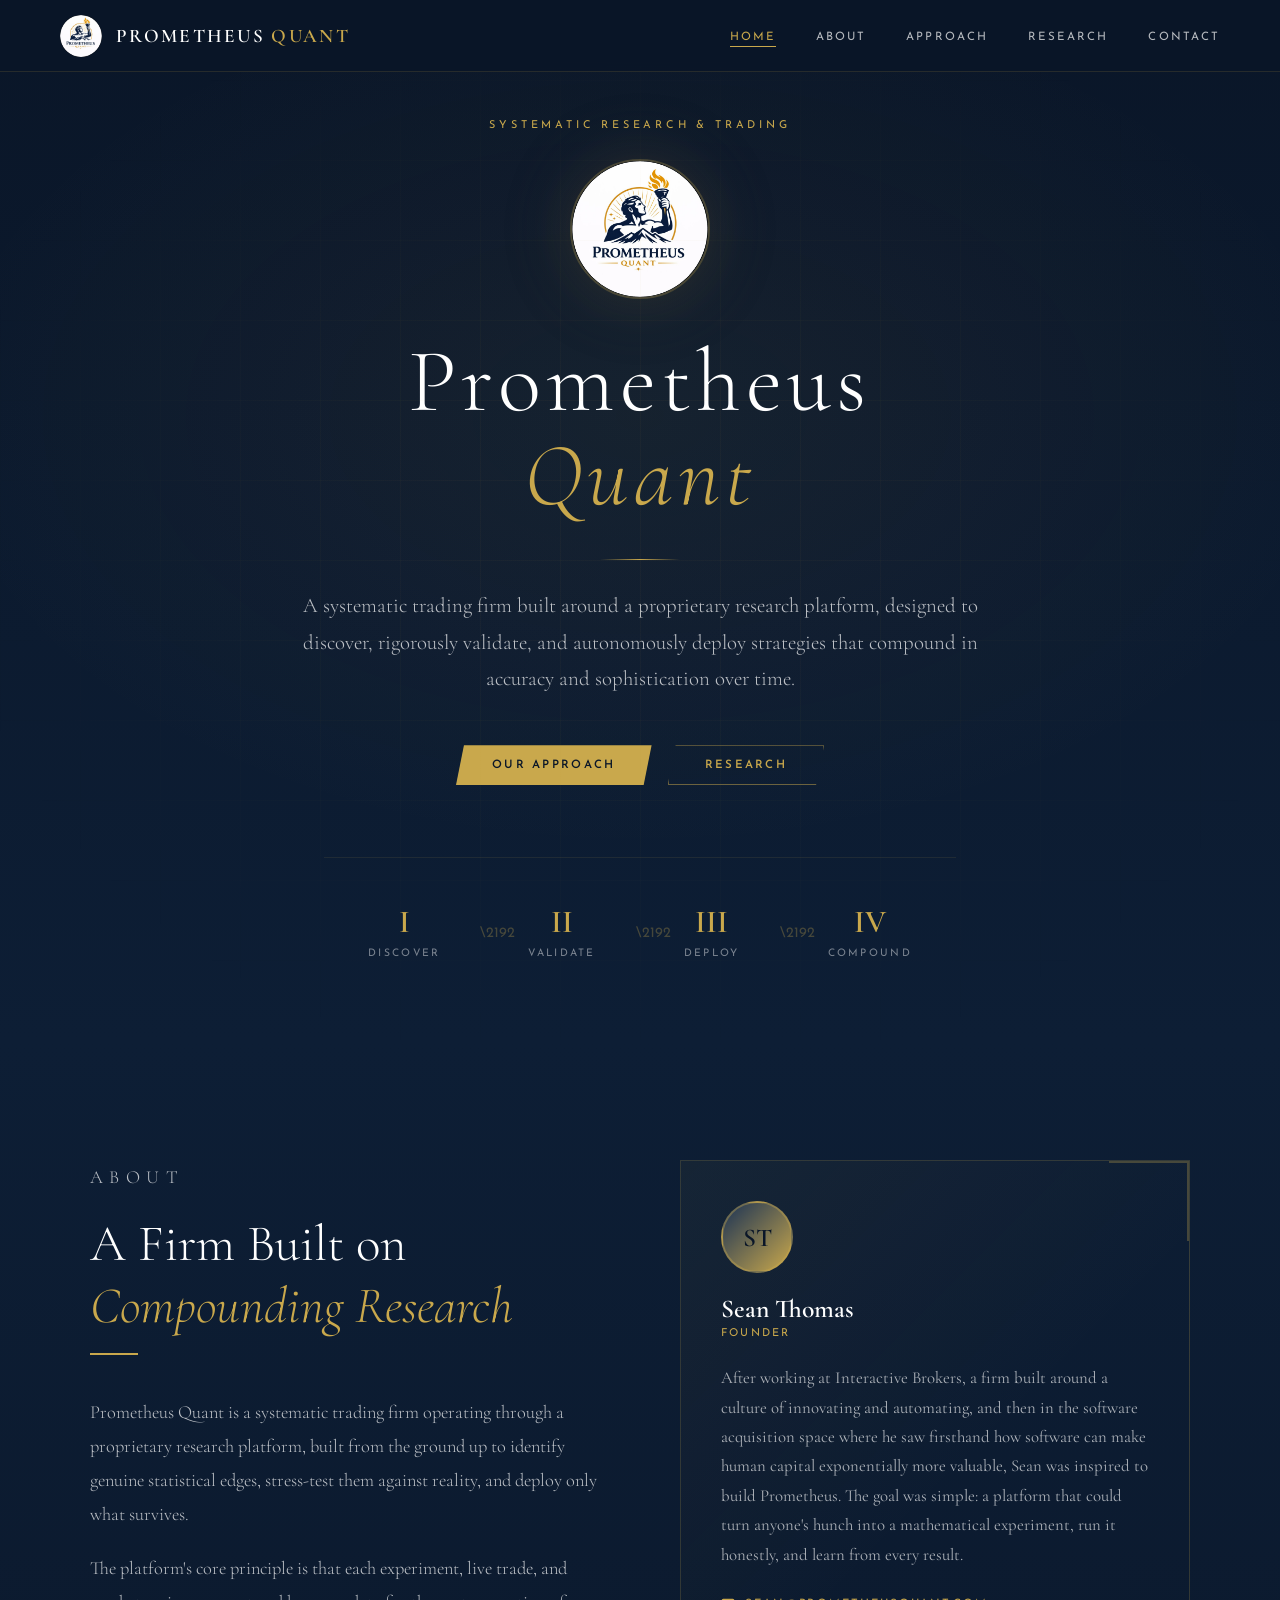
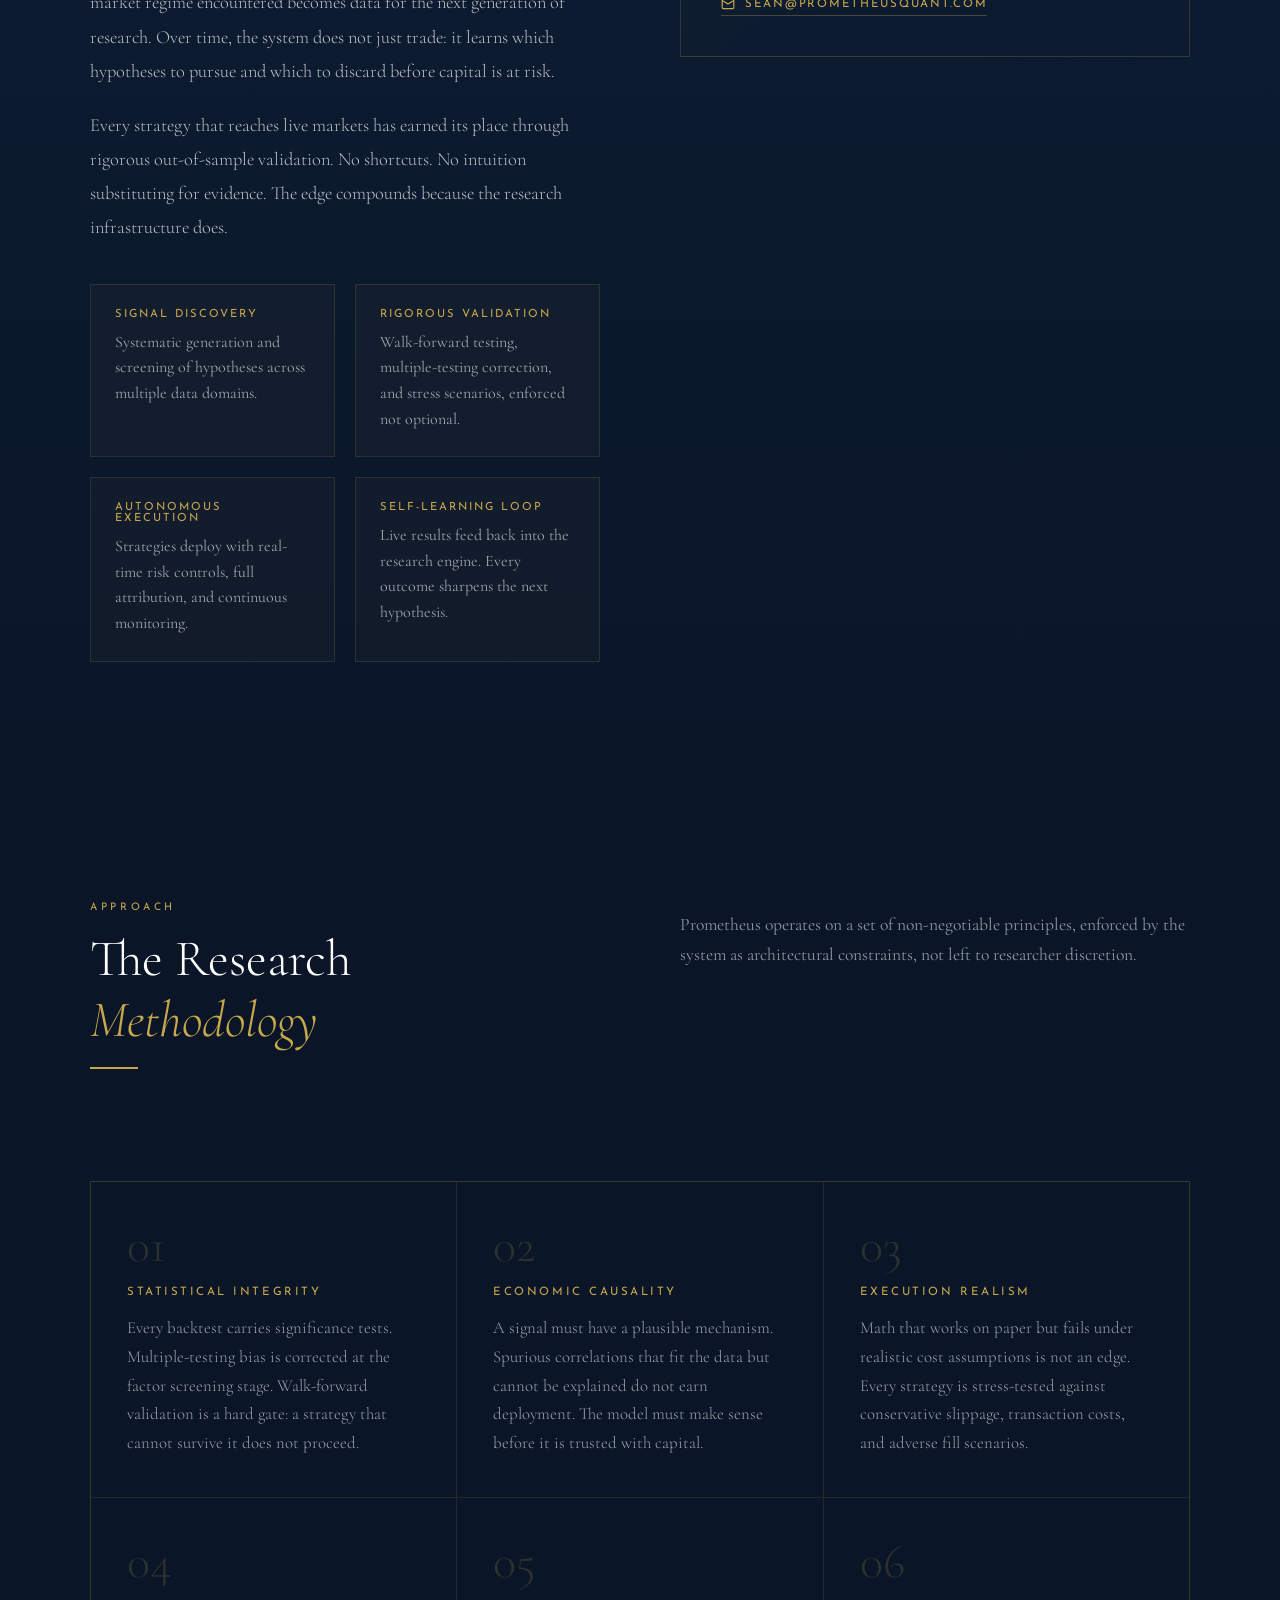
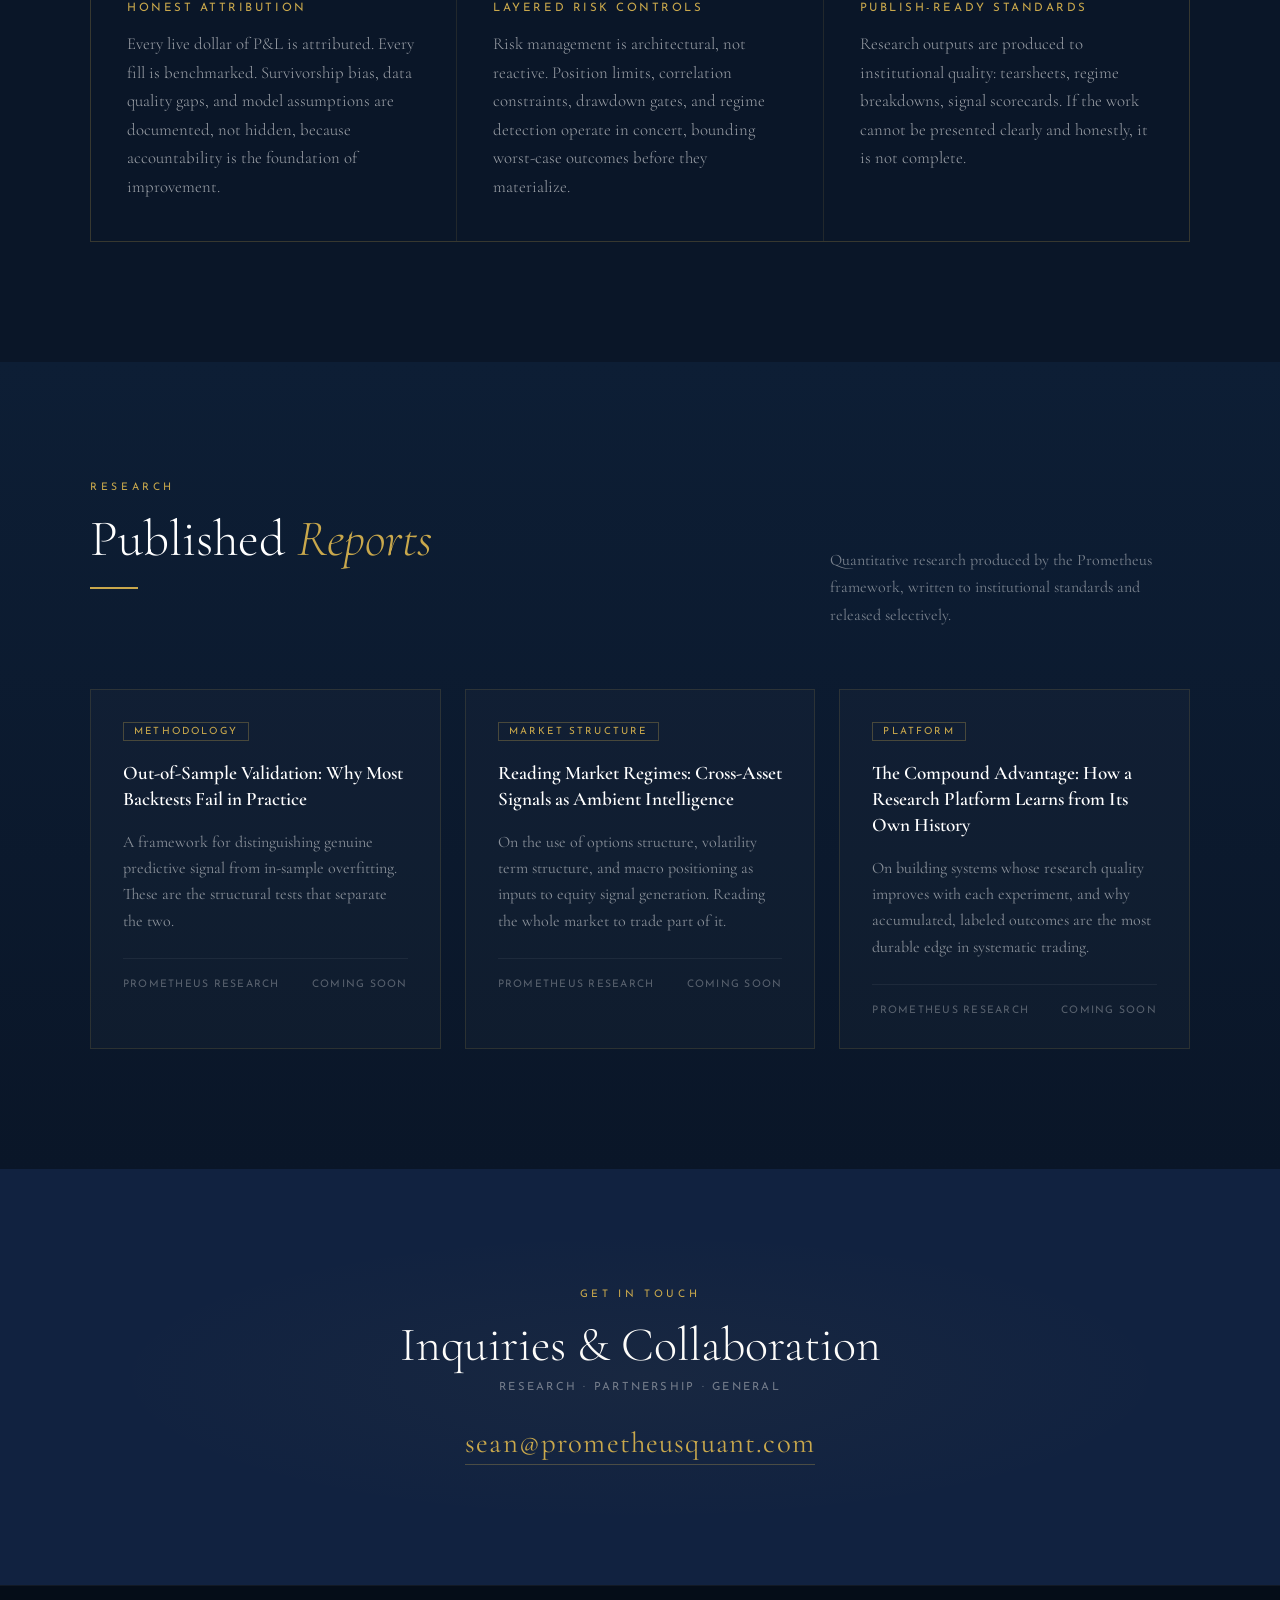
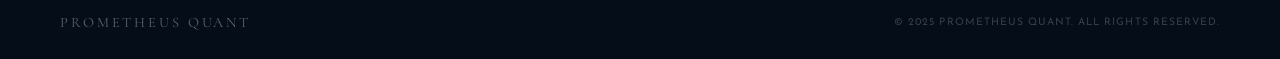
==== commit 71d63906: "Update index.html" ====
--- a/index.html
+++ b/index.html
@@ -773,7 +773,7 @@
           innovating and automating, and then in the software acquisition space where
           he saw firsthand how software can make human capital exponentially more
           valuable, Sean was inspired to build Prometheus. The goal was simple: a
-          platform that could turn any hunch into a mathematical experiment, run it
+          platform that could turn anyone's hunch into a mathematical experiment, run it
           honestly, and learn from every result.
         </p>
         <a href="mailto:sean@prometheusquant.com" class="contact-link">
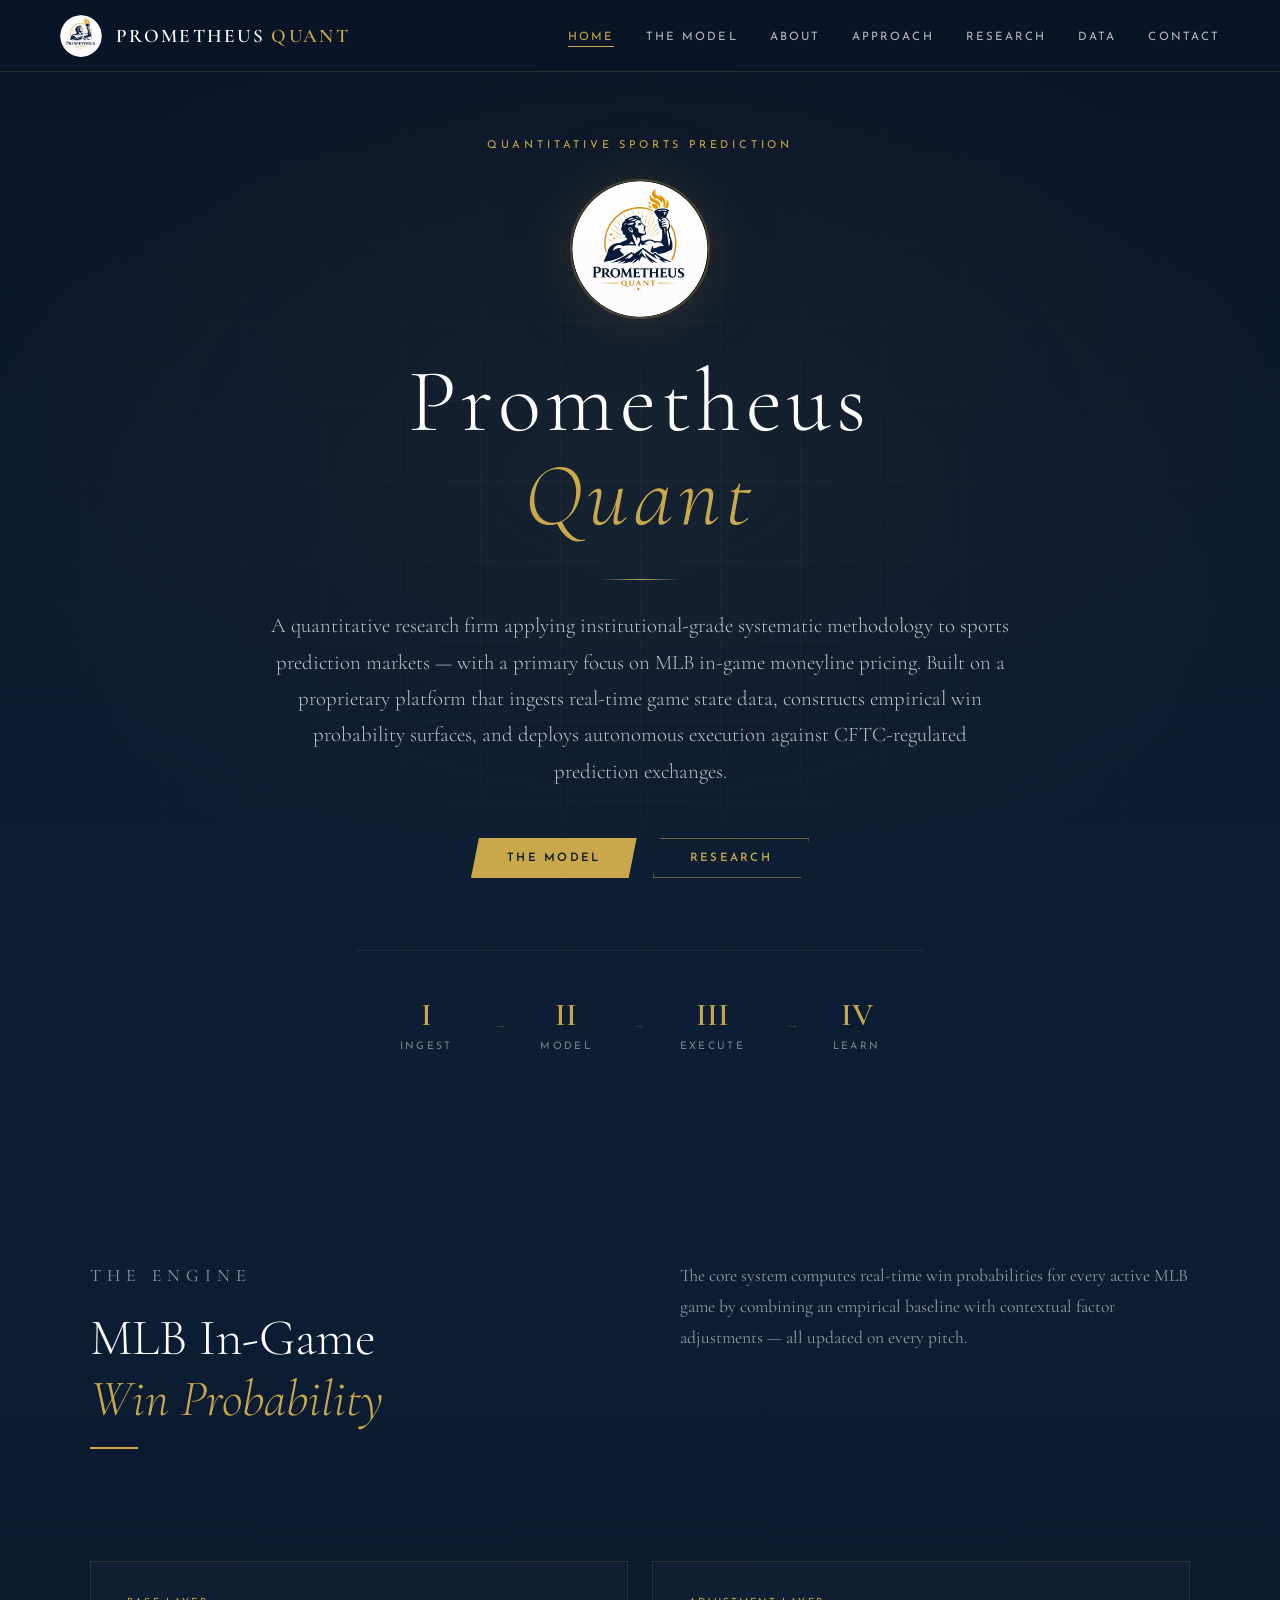
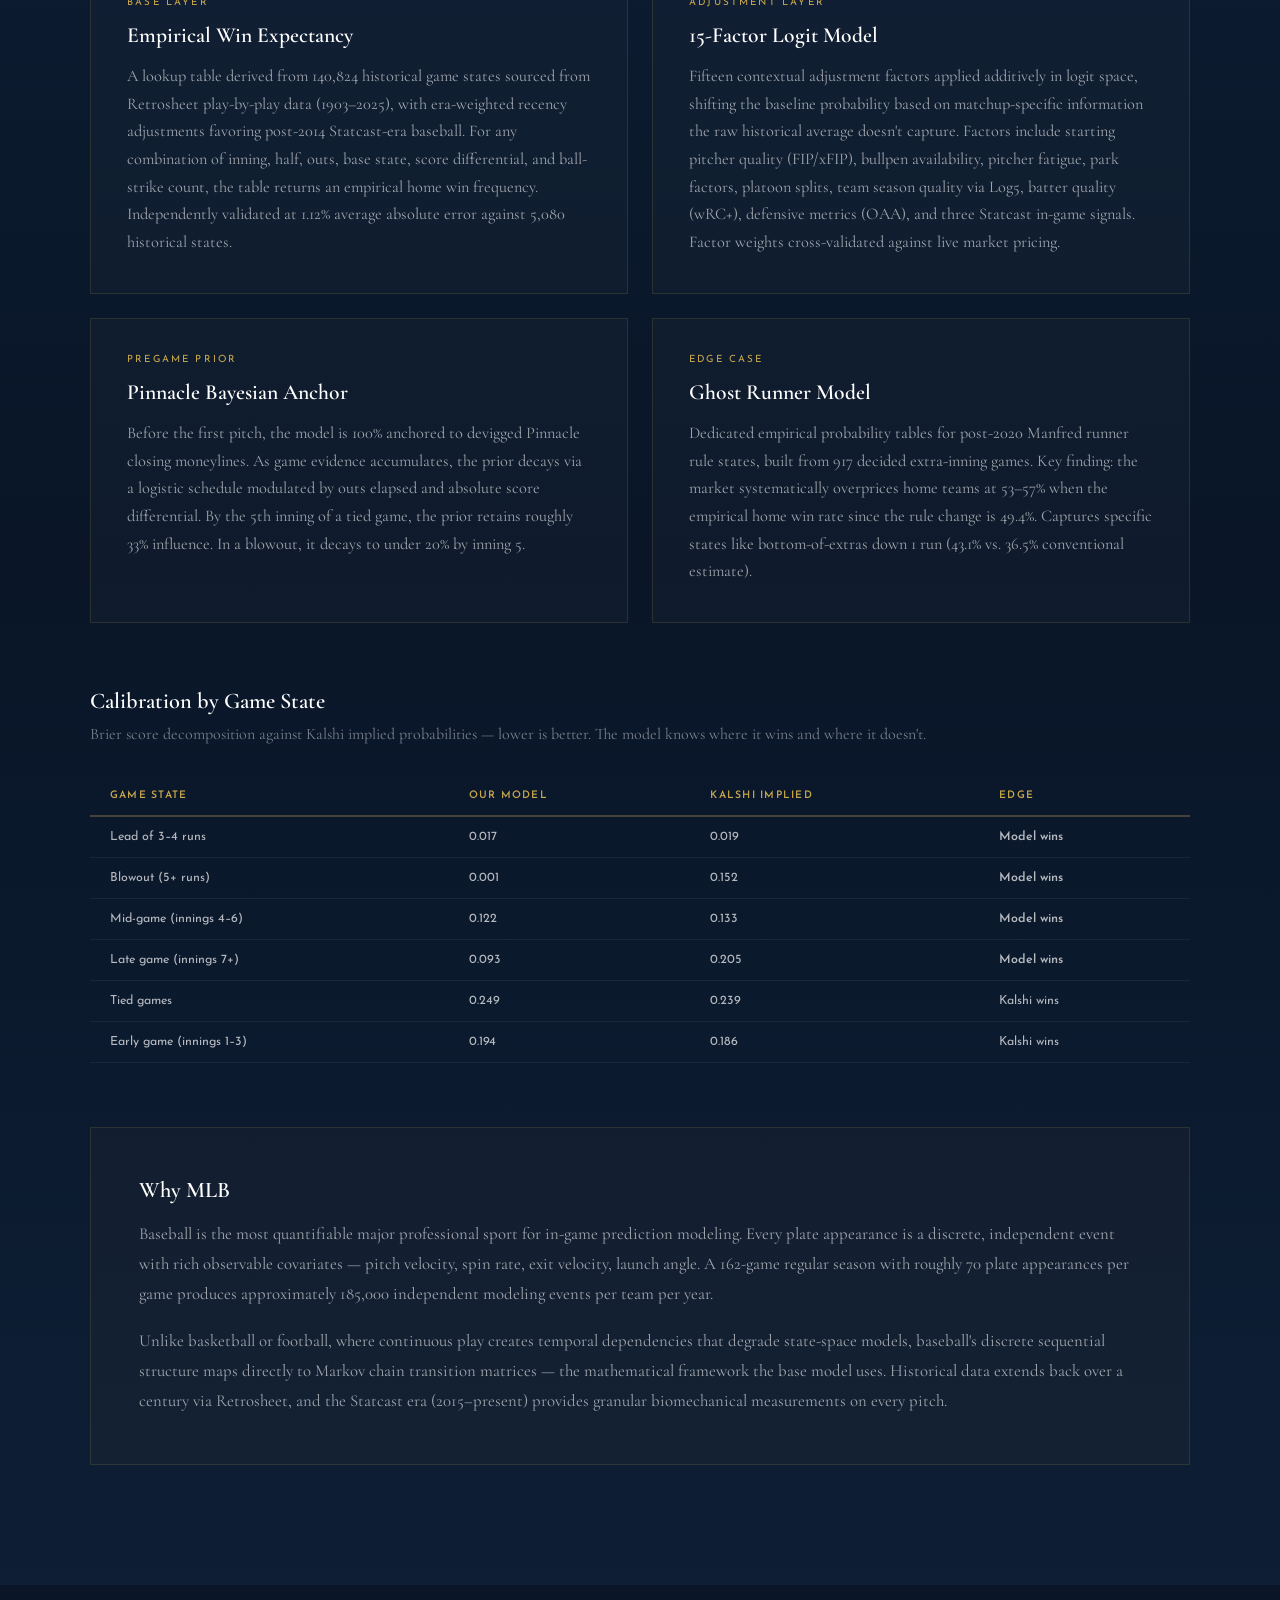
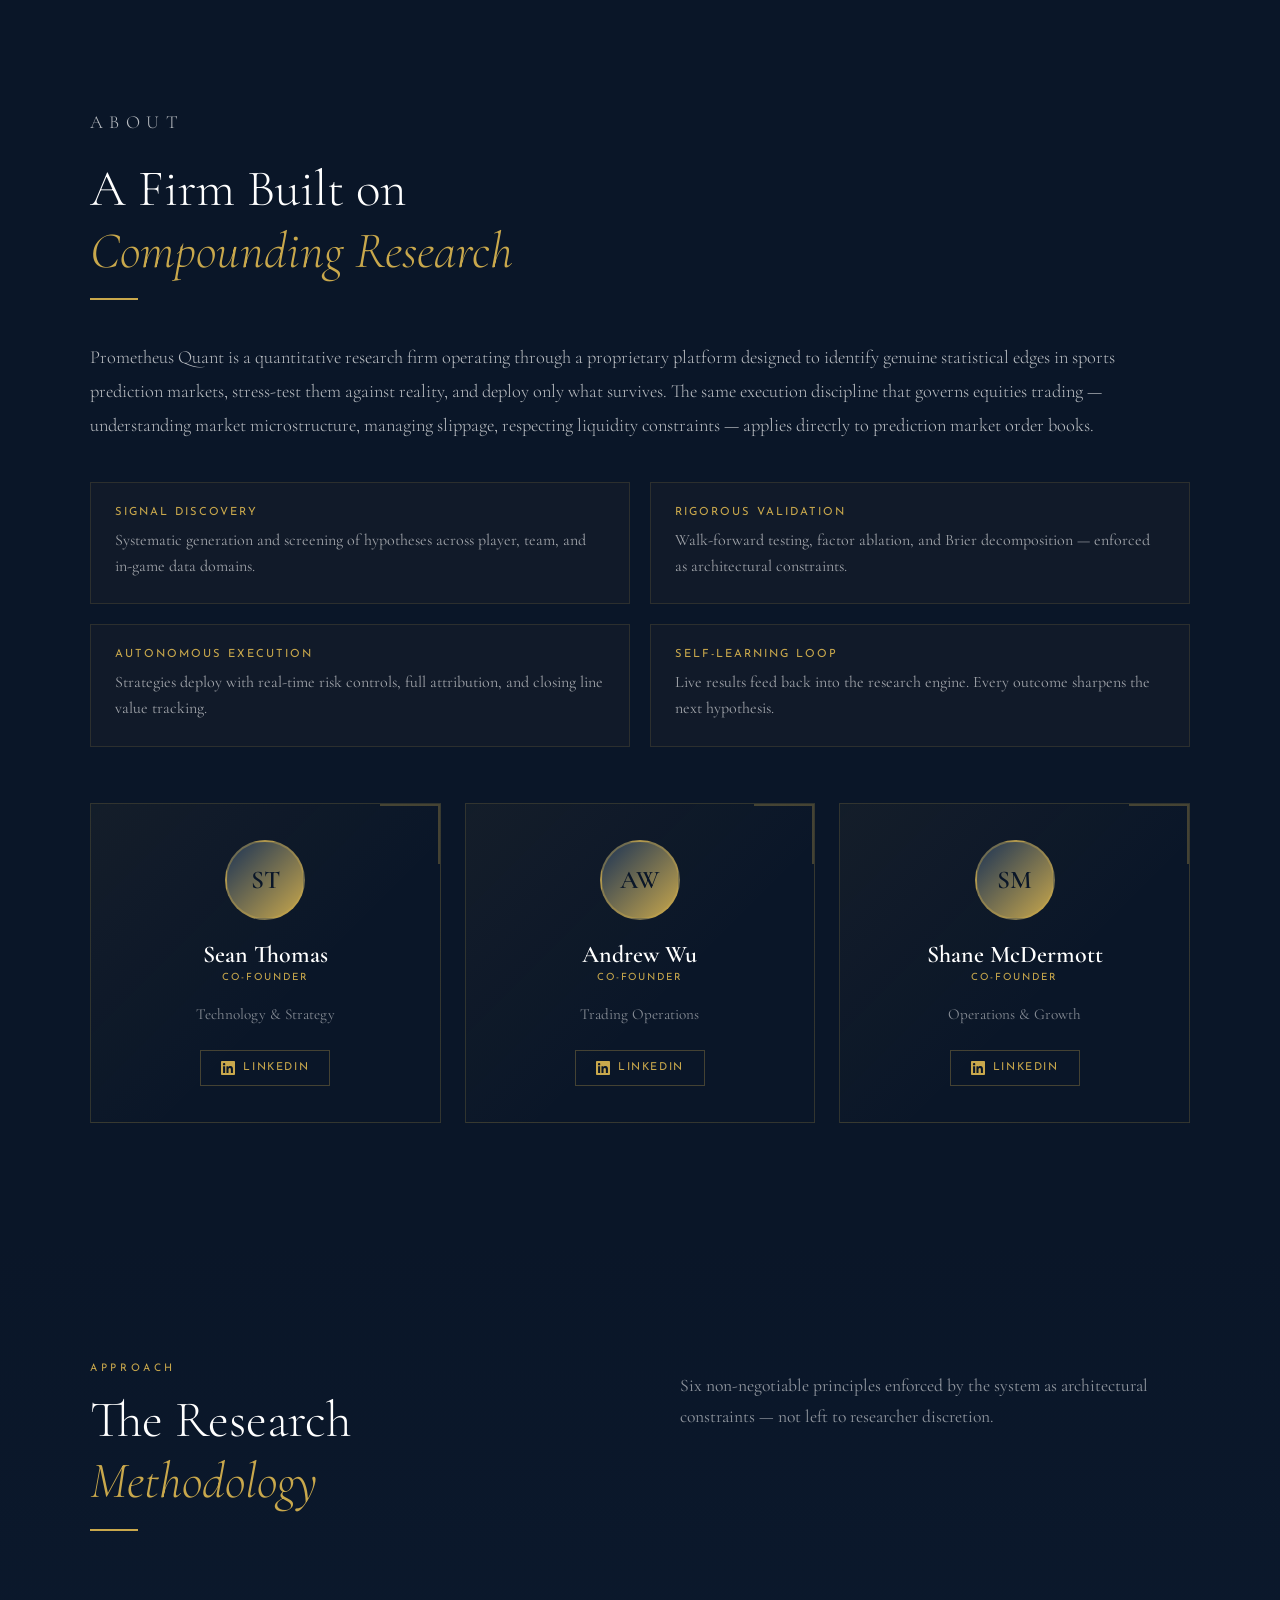
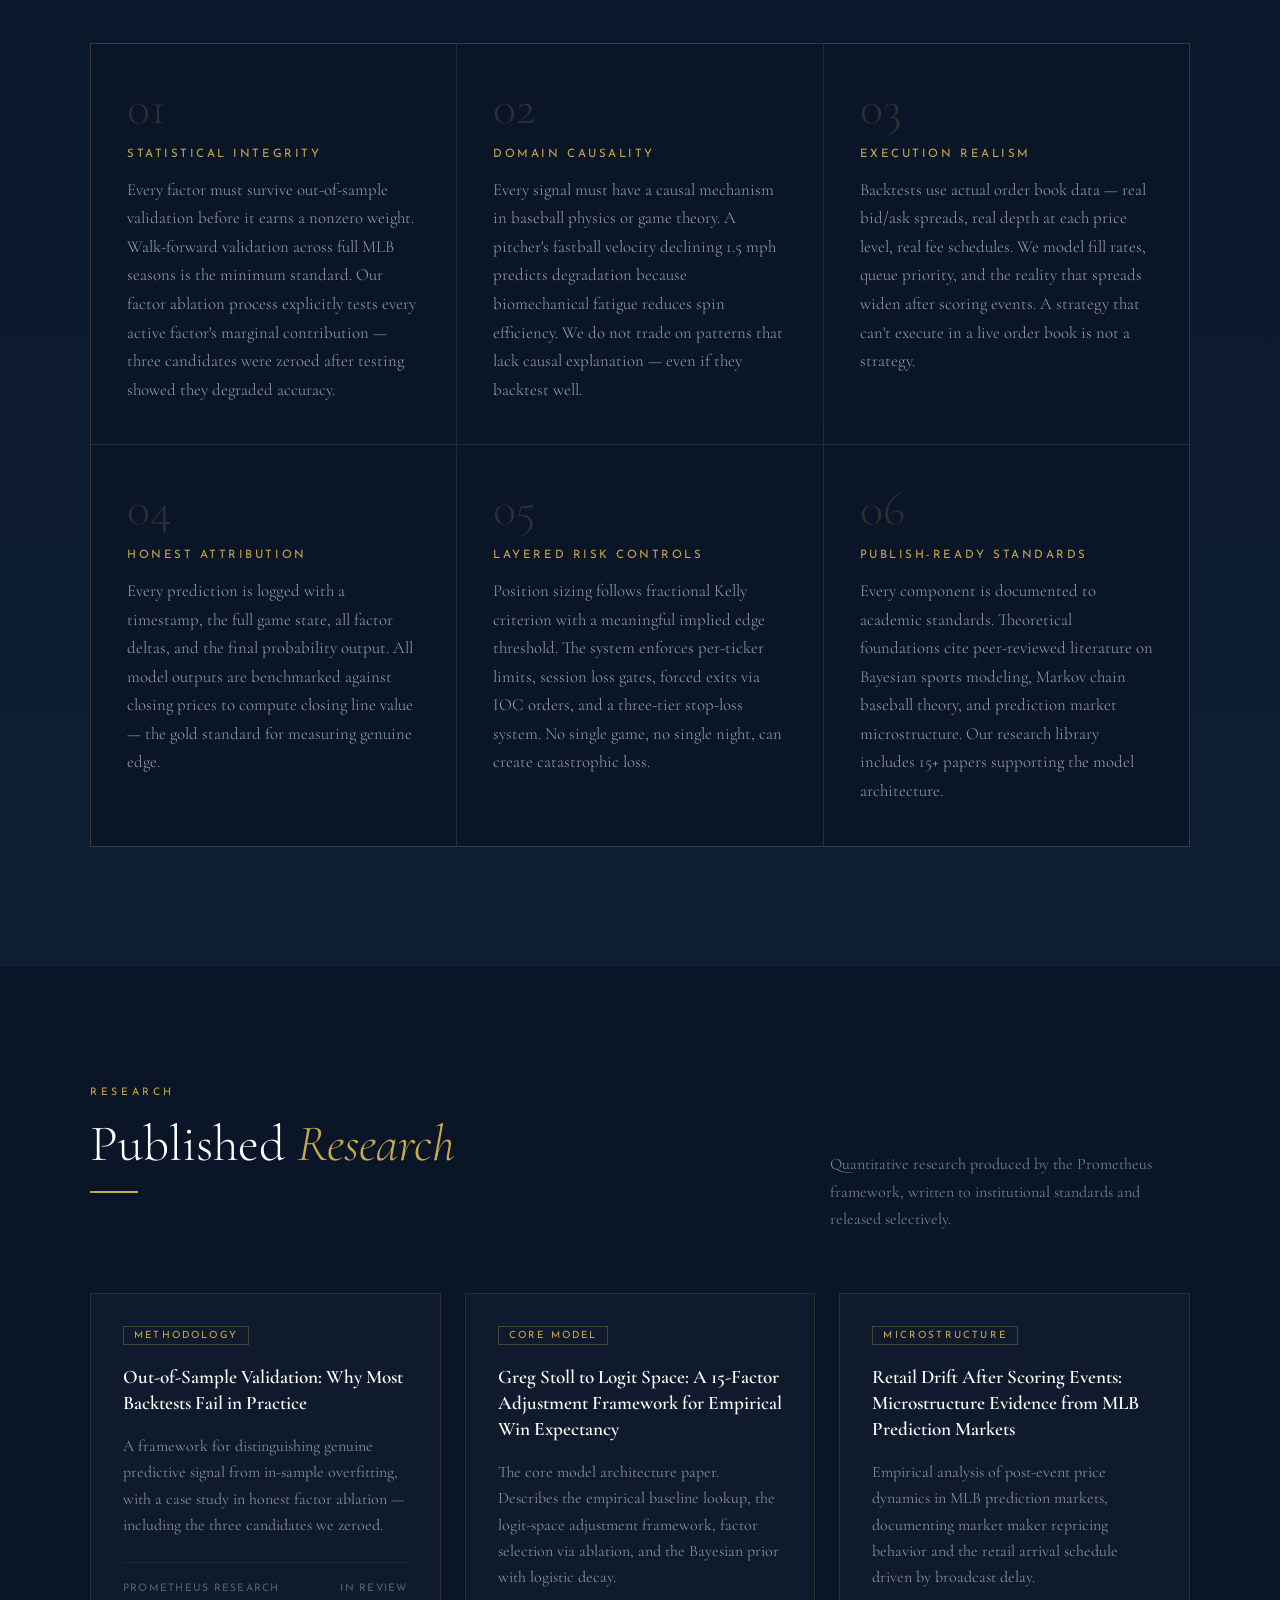
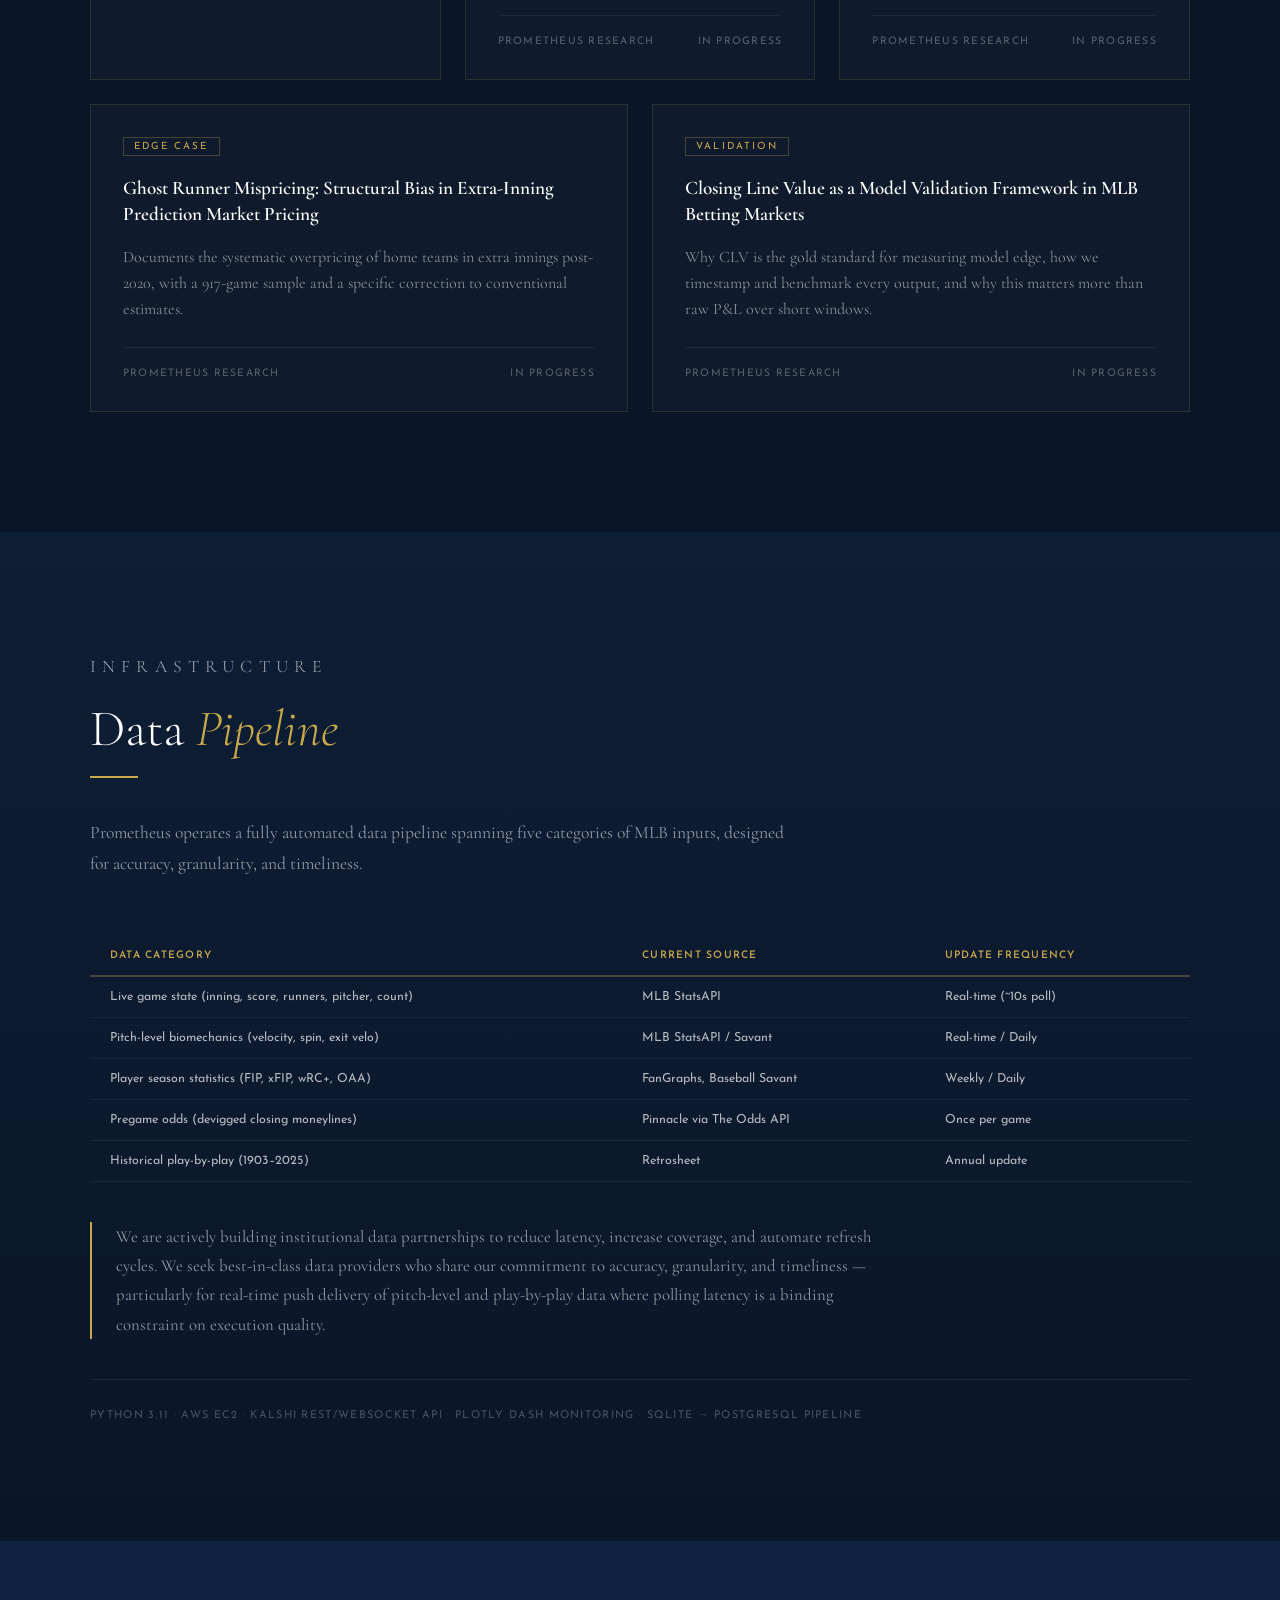
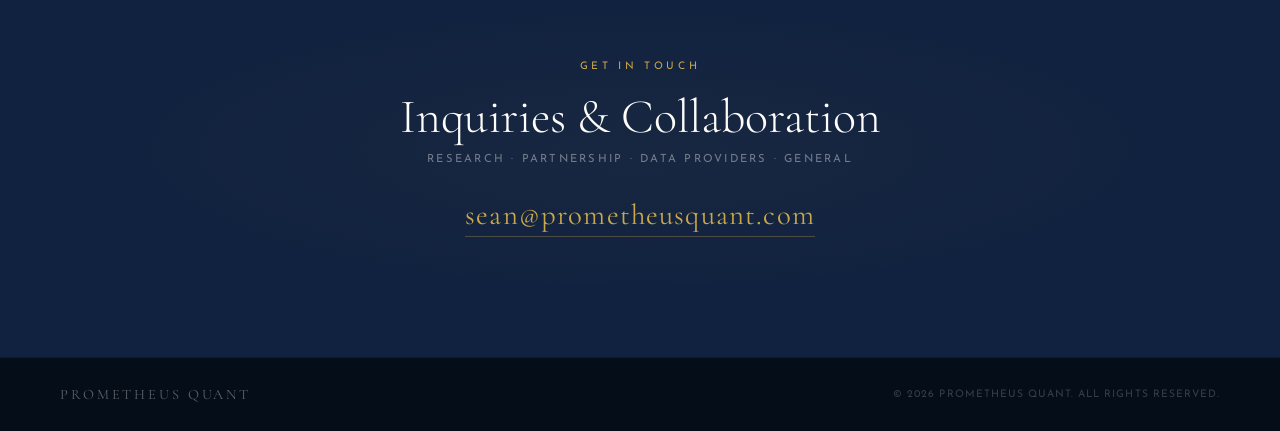
==== commit 9c855efa: "Add files via upload" ====
--- a/index.html
+++ b/index.html
@@ -3,7 +3,7 @@
 <head>
   <meta charset="UTF-8" />
   <meta name="viewport" content="width=device-width, initial-scale=1.0" />
-  <title>Prometheus Quant: Systematic Research & Trading</title>
+  <title>Prometheus Quant — Quantitative Sports Prediction</title>
   <link rel="preconnect" href="https://fonts.googleapis.com">
   <link href="https://fonts.googleapis.com/css2?family=Cormorant+Garamond:ital,wght@0,300;0,400;0,600;0,700;1,300;1,400&family=Josefin+Sans:wght@300;400;600&display=swap" rel="stylesheet">
   <style>
@@ -77,7 +77,7 @@
     }
     .nav-logo-text span { color: var(--gold); }
 
-    .nav-links { display: flex; gap: 40px; list-style: none; }
+    .nav-links { display: flex; gap: 32px; list-style: none; }
 
     .nav-links a {
       color: rgba(255,255,255,0.7);
@@ -102,7 +102,23 @@
     .nav-links a.active { color: var(--gold); }
     .nav-links a.active::after { transform: scaleX(1); }
 
-    section { min-height: 100vh; position: relative; z-index: 1; }
+    .mobile-toggle {
+      display: none;
+      background: none;
+      border: none;
+      cursor: pointer;
+      padding: 8px;
+    }
+    .mobile-toggle span {
+      display: block;
+      width: 22px;
+      height: 2px;
+      background: var(--gold);
+      margin: 5px 0;
+      transition: all 0.3s ease;
+    }
+
+    section { position: relative; z-index: 1; }
 
     /* HERO */
     #home {
@@ -111,7 +127,8 @@
       align-items: center;
       justify-content: center;
       text-align: center;
-      padding: 120px 40px 80px;
+      padding: 140px 40px 80px;
+      min-height: 100vh;
       background: radial-gradient(ellipse 80% 60% at 50% 40%, rgba(201,168,76,0.06) 0%, transparent 70%),
                   linear-gradient(180deg, #0a1628 0%, #0d1e35 100%);
       position: relative;
@@ -177,7 +194,7 @@
       font-weight: 300;
       line-height: 1.75;
       color: rgba(255,255,255,0.72);
-      max-width: 680px;
+      max-width: 740px;
       margin: 0 auto 48px;
       opacity: 0;
       animation: fadeUp 0.9s 0.8s forwards;
@@ -253,7 +270,7 @@
       position: relative;
     }
     .pipeline-step + .pipeline-step::before {
-      content: '\\2192';
+      content: '\2192';
       position: absolute;
       left: -4px;
       top: 50%;
@@ -278,13 +295,7 @@
       color: rgba(255,255,255,0.45);
     }
 
-    /* ABOUT */
-    #about {
-      background: linear-gradient(180deg, #0d1e35 0%, #0a1628 100%);
-      padding: 120px 60px;
-      min-height: auto;
-    }
-
+    /* SHARED SECTION STYLES */
     .section-label {
       font-size: 0.65rem;
       letter-spacing: 0.35em;
@@ -309,13 +320,165 @@
       margin-bottom: 40px;
     }
 
-    .about-grid {
+    /* MLB MODEL SECTION */
+    #model {
+      background: linear-gradient(180deg, #0d1e35 0%, #0a1628 50%, #0d1e35 100%);
+      padding: 120px 60px;
+    }
+
+    .model-inner {
+      max-width: 1100px;
+      margin: 0 auto;
+    }
+
+    .model-header {
       display: grid;
       grid-template-columns: 1fr 1fr;
       gap: 80px;
+      align-items: start;
+      margin-bottom: 72px;
+    }
+
+    .model-header p {
+      font-family: 'Cormorant Garamond', serif;
+      color: rgba(255,255,255,0.55);
+      font-size: 1.1rem;
+      line-height: 1.75;
+      padding-top: 8px;
+    }
+
+    .model-layers {
+      display: grid;
+      grid-template-columns: 1fr 1fr;
+      gap: 24px;
+      margin-bottom: 64px;
+    }
+
+    .model-card {
+      border: 1px solid rgba(201,168,76,0.15);
+      background: rgba(255,255,255,0.02);
+      padding: 36px;
+      position: relative;
+      overflow: hidden;
+      transition: all 0.3s ease;
+    }
+    .model-card::before {
+      content: '';
+      position: absolute;
+      top: 0; left: 0;
+      width: 3px; height: 100%;
+      background: var(--gold);
+      transform: scaleY(0);
+      transform-origin: top;
+      transition: transform 0.4s ease;
+    }
+    .model-card:hover::before { transform: scaleY(1); }
+    .model-card:hover { background: rgba(201,168,76,0.04); }
+
+    .model-card-label {
+      font-size: 0.62rem;
+      letter-spacing: 0.22em;
+      text-transform: uppercase;
+      color: var(--gold);
+      margin-bottom: 14px;
+    }
+    .model-card h3 {
+      font-family: 'Cormorant Garamond', serif;
+      font-size: 1.35rem;
+      font-weight: 600;
+      color: var(--white);
+      margin-bottom: 14px;
+      line-height: 1.3;
+    }
+    .model-card p {
+      font-family: 'Cormorant Garamond', serif;
+      font-size: 1.02rem;
+      color: rgba(255,255,255,0.6);
+      line-height: 1.7;
+    }
+
+    /* BRIER TABLE */
+    .brier-section {
+      margin-top: 64px;
+    }
+    .brier-section h3 {
+      font-family: 'Cormorant Garamond', serif;
+      font-size: 1.4rem;
+      font-weight: 600;
+      color: var(--white);
+      margin-bottom: 8px;
+    }
+    .brier-section > p {
+      font-family: 'Cormorant Garamond', serif;
+      font-size: 1rem;
+      color: rgba(255,255,255,0.45);
+      margin-bottom: 28px;
+      line-height: 1.6;
+    }
+
+    .brier-table {
+      width: 100%;
+      border-collapse: collapse;
+      font-family: 'Josefin Sans', sans-serif;
+      font-size: 0.78rem;
+    }
+    .brier-table thead th {
+      text-align: left;
+      padding: 14px 20px;
+      border-bottom: 2px solid rgba(201,168,76,0.3);
+      color: var(--gold);
+      font-weight: 600;
+      letter-spacing: 0.12em;
+      text-transform: uppercase;
+      font-size: 0.65rem;
+    }
+    .brier-table tbody td {
+      padding: 14px 20px;
+      border-bottom: 1px solid rgba(255,255,255,0.06);
+      color: rgba(255,255,255,0.7);
+    }
+    .brier-table tbody tr:hover { background: rgba(201,168,76,0.04); }
+    .edge-win { color: var(--gold); font-weight: 600; }
+    .edge-lose { color: rgba(255,255,255,0.35); }
+
+    /* WHY MLB */
+    .why-mlb {
+      margin-top: 64px;
+      padding: 48px;
+      border: 1px solid rgba(201,168,76,0.15);
+      background: rgba(201,168,76,0.03);
+    }
+    .why-mlb h3 {
+      font-family: 'Cormorant Garamond', serif;
+      font-size: 1.4rem;
+      font-weight: 600;
+      color: var(--white);
+      margin-bottom: 16px;
+    }
+    .why-mlb p {
+      font-family: 'Cormorant Garamond', serif;
+      font-size: 1.05rem;
+      color: rgba(255,255,255,0.6);
+      line-height: 1.8;
+    }
+    .why-mlb p + p { margin-top: 16px; }
+
+    /* ABOUT */
+    #about {
+      background: var(--navy);
+      padding: 120px 60px;
+    }
+
+    .about-grid {
       max-width: 1100px;
       margin: 0 auto;
-      align-items: start;
+    }
+
+    .founders-grid {
+      display: grid;
+      grid-template-columns: repeat(3, 1fr);
+      gap: 24px;
+      margin-top: 56px;
     }
 
     .about-text p {
@@ -368,24 +531,33 @@
       line-height: 1.6;
     }
 
-    /* FOUNDER */
+    /* FOUNDER CARDS */
     .founder-card {
       border: 1px solid rgba(201,168,76,0.2);
-      padding: 40px;
+      padding: 36px;
       background: linear-gradient(135deg, rgba(201,168,76,0.05) 0%, transparent 60%);
       position: relative;
+      display: flex;
+      flex-direction: column;
+      align-items: center;
+      text-align: center;
+      transition: all 0.3s ease;
     }
     .founder-card::after {
       content: '';
       position: absolute;
       top: 0; right: 0;
-      width: 80px; height: 80px;
+      width: 60px; height: 60px;
       border-top: 2px solid rgba(201,168,76,0.3);
       border-right: 2px solid rgba(201,168,76,0.3);
     }
+    .founder-card:hover {
+      background: rgba(201,168,76,0.06);
+      transform: translateY(-3px);
+    }
 
     .founder-avatar {
-      width: 72px; height: 72px;
+      width: 80px; height: 80px;
       border-radius: 50%;
       background: linear-gradient(135deg, var(--navy-light), var(--gold));
       display: flex;
@@ -401,46 +573,51 @@
 
     .founder-name {
       font-family: 'Cormorant Garamond', serif;
-      font-size: 1.6rem;
+      font-size: 1.5rem;
       font-weight: 600;
       color: var(--white);
       margin-bottom: 4px;
     }
     .founder-role {
-      font-size: 0.68rem;
+      font-size: 0.62rem;
       letter-spacing: 0.2em;
       text-transform: uppercase;
       color: var(--gold);
+      margin-bottom: 20px;
+    }
+    .founder-title {
+      font-family: 'Cormorant Garamond', serif;
+      font-size: 0.95rem;
+      color: rgba(255,255,255,0.5);
+      line-height: 1.6;
       margin-bottom: 24px;
-    }
-    .founder-bio {
-      font-family: 'Cormorant Garamond', serif;
-      font-size: 1.05rem;
-      line-height: 1.75;
-      color: rgba(255,255,255,0.65);
-      margin-bottom: 28px;
-    }
-
-    .contact-link {
+      flex-grow: 1;
+    }
+
+    .linkedin-link {
       display: inline-flex;
       align-items: center;
-      gap: 10px;
+      gap: 8px;
       color: var(--gold);
       text-decoration: none;
-      font-size: 0.72rem;
+      font-size: 0.68rem;
       letter-spacing: 0.15em;
       text-transform: uppercase;
-      border-bottom: 1px solid rgba(201,168,76,0.3);
-      padding-bottom: 4px;
-      transition: all 0.2s ease;
-    }
-    .contact-link:hover { color: var(--gold-light); border-color: var(--gold-light); }
+      border: 1px solid rgba(201,168,76,0.3);
+      padding: 10px 20px;
+      transition: all 0.25s ease;
+    }
+    .linkedin-link:hover {
+      color: var(--navy);
+      background: var(--gold);
+      border-color: var(--gold);
+    }
+    .linkedin-link svg { flex-shrink: 0; }
 
     /* PHILOSOPHY */
     #philosophy {
-      background: var(--navy);
+      background: linear-gradient(180deg, #0a1628 0%, #0d1e35 100%);
       padding: 120px 60px;
-      min-height: auto;
     }
 
     .philosophy-inner { max-width: 1100px; margin: 0 auto; }
@@ -493,9 +670,8 @@
 
     /* RESEARCH */
     #research {
-      background: linear-gradient(180deg, #0d1e35 0%, #0a1628 100%);
+      background: var(--navy);
       padding: 120px 60px;
-      min-height: auto;
     }
 
     .research-header {
@@ -572,12 +748,87 @@
       border-top: 1px solid rgba(255,255,255,0.06);
     }
 
+    /* 2-col research for overflow */
+    .research-grid-2 {
+      display: grid;
+      grid-template-columns: 1fr 1fr;
+      gap: 24px;
+      max-width: 1100px;
+      margin: 24px auto 0;
+    }
+
+    /* DATA INFRASTRUCTURE */
+    #infrastructure {
+      background: linear-gradient(180deg, #0d1e35 0%, #0a1628 100%);
+      padding: 120px 60px;
+    }
+
+    .infra-inner {
+      max-width: 1100px;
+      margin: 0 auto;
+    }
+
+    .infra-header {
+      margin-bottom: 56px;
+    }
+
+    .infra-header p {
+      font-family: 'Cormorant Garamond', serif;
+      color: rgba(255,255,255,0.55);
+      font-size: 1.1rem;
+      line-height: 1.75;
+      max-width: 700px;
+    }
+
+    .infra-table {
+      width: 100%;
+      border-collapse: collapse;
+      font-family: 'Josefin Sans', sans-serif;
+      font-size: 0.78rem;
+      margin-bottom: 40px;
+    }
+    .infra-table thead th {
+      text-align: left;
+      padding: 14px 20px;
+      border-bottom: 2px solid rgba(201,168,76,0.3);
+      color: var(--gold);
+      font-weight: 600;
+      letter-spacing: 0.12em;
+      text-transform: uppercase;
+      font-size: 0.65rem;
+    }
+    .infra-table tbody td {
+      padding: 14px 20px;
+      border-bottom: 1px solid rgba(255,255,255,0.06);
+      color: rgba(255,255,255,0.7);
+    }
+    .infra-table tbody tr:hover { background: rgba(201,168,76,0.04); }
+
+    .infra-note {
+      font-family: 'Cormorant Garamond', serif;
+      font-size: 1.05rem;
+      color: rgba(255,255,255,0.55);
+      line-height: 1.75;
+      border-left: 2px solid var(--gold);
+      padding-left: 24px;
+      max-width: 800px;
+    }
+
+    .tech-stack {
+      margin-top: 40px;
+      padding-top: 28px;
+      border-top: 1px solid rgba(255,255,255,0.06);
+      font-size: 0.68rem;
+      letter-spacing: 0.12em;
+      color: rgba(255,255,255,0.25);
+      text-transform: uppercase;
+    }
+
     /* CONTACT */
     #contact {
       background: var(--navy-mid);
       padding: 120px 60px;
       text-align: center;
-      min-height: auto;
       position: relative;
       overflow: hidden;
     }
@@ -651,17 +902,41 @@
     .reveal.visible { opacity: 1; transform: none; }
 
     /* MOBILE */
-    @media (max-width: 768px) {
+    @media (max-width: 900px) {
       nav { padding: 0 24px; }
-      .nav-links { gap: 20px; }
-      #about, #philosophy, #research { padding: 80px 24px; }
+      .nav-links {
+        display: none;
+        position: absolute;
+        top: 72px; left: 0; right: 0;
+        background: rgba(10,22,40,0.97);
+        backdrop-filter: blur(12px);
+        flex-direction: column;
+        gap: 0;
+        border-bottom: 1px solid rgba(201,168,76,0.15);
+      }
+      .nav-links.open { display: flex; }
+      .nav-links li a {
+        display: block;
+        padding: 16px 24px;
+        border-bottom: 1px solid rgba(255,255,255,0.04);
+      }
+      .mobile-toggle { display: block; }
+
+      #home { padding: 120px 24px 60px; }
+      #about, #philosophy, #research, #model, #infrastructure { padding: 80px 24px; }
       #contact { padding: 60px 24px; }
-      .about-grid, .philosophy-header { grid-template-columns: 1fr; gap: 48px; }
+      .about-grid, .philosophy-header, .model-header { gap: 48px; }
+      .founders-grid { grid-template-columns: 1fr; }
       .philosophy-body { grid-template-columns: 1fr; }
       .research-grid { grid-template-columns: 1fr; }
+      .research-grid-2 { grid-template-columns: 1fr; }
+      .model-layers { grid-template-columns: 1fr; }
       .about-pillars { grid-template-columns: 1fr; }
       .hero-pipeline { gap: 8px; }
       .pipeline-step { padding: 0 16px; }
+      .brier-table, .infra-table { font-size: 0.68rem; }
+      .brier-table thead th, .infra-table thead th { padding: 10px 12px; }
+      .brier-table tbody td, .infra-table tbody td { padding: 10px 12px; }
       footer { flex-direction: column; gap: 12px; text-align: center; padding: 24px; }
     }
   </style>
@@ -671,50 +946,199 @@
 <!-- NAV -->
 <nav id="navbar">
   <a href="#home" class="nav-logo">
-    <img id="nav-logo-img" src="" alt="Prometheus Quant Logo" />
+    <img id="nav-logo-img" src="logo.png" alt="Prometheus Quant Logo" />
     <span class="nav-logo-text">Prometheus <span>Quant</span></span>
   </a>
+  <button class="mobile-toggle" onclick="document.querySelector('.nav-links').classList.toggle('open')" aria-label="Menu">
+    <span></span><span></span><span></span>
+  </button>
   <ul class="nav-links">
     <li><a href="#home" class="active" data-section="home">Home</a></li>
+    <li><a href="#model" data-section="model">The Model</a></li>
     <li><a href="#about" data-section="about">About</a></li>
     <li><a href="#philosophy" data-section="philosophy">Approach</a></li>
     <li><a href="#research" data-section="research">Research</a></li>
+    <li><a href="#infrastructure" data-section="infrastructure">Data</a></li>
     <li><a href="#contact" data-section="contact">Contact</a></li>
   </ul>
 </nav>
 
 <!-- HERO -->
 <section id="home">
-  <p class="hero-eyebrow">Systematic Research &amp; Trading</p>
-  <img id="hero-logo" class="hero-logo" src="" alt="Prometheus Quant" />
+  <p class="hero-eyebrow">Quantitative Sports Prediction</p>
+  <img id="hero-logo" class="hero-logo" src="logo.png" alt="Prometheus Quant" />
   <h1 class="hero-title">Prometheus<br><span class="hero-title-accent">Quant</span></h1>
   <div class="hero-divider"></div>
   <p class="hero-description">
-    A systematic trading firm built around a proprietary research platform,
-    designed to discover, rigorously validate, and autonomously deploy
-    strategies that compound in accuracy and sophistication over time.
+    A quantitative research firm applying institutional-grade systematic methodology
+    to sports prediction markets &mdash; with a primary focus on MLB in-game moneyline
+    pricing. Built on a proprietary platform that ingests real-time game state data,
+    constructs empirical win probability surfaces, and deploys autonomous execution
+    against CFTC-regulated prediction exchanges.
   </p>
   <div class="hero-cta-group">
-    <a href="#about" class="btn-primary">Our Approach</a>
+    <a href="#model" class="btn-primary">The Model</a>
     <a href="#research" class="btn-outline">Research</a>
   </div>
 
   <div class="hero-pipeline">
     <div class="pipeline-step">
       <span class="pipeline-num">I</span>
-      <span class="pipeline-label">Discover</span>
+      <span class="pipeline-label">Ingest</span>
     </div>
     <div class="pipeline-step">
       <span class="pipeline-num">II</span>
-      <span class="pipeline-label">Validate</span>
+      <span class="pipeline-label">Model</span>
     </div>
     <div class="pipeline-step">
       <span class="pipeline-num">III</span>
-      <span class="pipeline-label">Deploy</span>
+      <span class="pipeline-label">Execute</span>
     </div>
     <div class="pipeline-step">
       <span class="pipeline-num">IV</span>
-      <span class="pipeline-label">Compound</span>
+      <span class="pipeline-label">Learn</span>
+    </div>
+  </div>
+</section>
+
+<!-- MLB MODEL -->
+<section id="model">
+  <div class="model-inner">
+    <div class="model-header reveal">
+      <div>
+        <p class="section-label">The Engine</p>
+        <h2 class="section-title">MLB In-Game<br><em>Win Probability</em></h2>
+        <div class="section-rule"></div>
+      </div>
+      <p>
+        The core system computes real-time win probabilities for every active MLB
+        game by combining an empirical baseline with contextual factor adjustments
+        &mdash; all updated on every pitch.
+      </p>
+    </div>
+
+    <div class="model-layers reveal" style="transition-delay:0.1s">
+      <div class="model-card">
+        <div class="model-card-label">Base Layer</div>
+        <h3>Empirical Win Expectancy</h3>
+        <p>
+          A lookup table derived from 140,824 historical game states sourced from
+          Retrosheet play-by-play data (1903&ndash;2025), with era-weighted recency
+          adjustments favoring post-2014 Statcast-era baseball. For any combination
+          of inning, half, outs, base state, score differential, and ball-strike count,
+          the table returns an empirical home win frequency. Independently validated
+          at 1.12% average absolute error against 5,080 historical states.
+        </p>
+      </div>
+      <div class="model-card">
+        <div class="model-card-label">Adjustment Layer</div>
+        <h3>15-Factor Logit Model</h3>
+        <p>
+          Fifteen contextual adjustment factors applied additively in logit space,
+          shifting the baseline probability based on matchup-specific information the
+          raw historical average doesn't capture. Factors include starting pitcher
+          quality (FIP/xFIP), bullpen availability, pitcher fatigue, park factors,
+          platoon splits, team season quality via Log5, batter quality (wRC+),
+          defensive metrics (OAA), and three Statcast in-game signals. Factor weights
+          cross-validated against live market pricing.
+        </p>
+      </div>
+      <div class="model-card">
+        <div class="model-card-label">Pregame Prior</div>
+        <h3>Pinnacle Bayesian Anchor</h3>
+        <p>
+          Before the first pitch, the model is 100% anchored to devigged Pinnacle
+          closing moneylines. As game evidence accumulates, the prior decays via a
+          logistic schedule modulated by outs elapsed and absolute score differential.
+          By the 5th inning of a tied game, the prior retains roughly 33% influence.
+          In a blowout, it decays to under 20% by inning 5.
+        </p>
+      </div>
+      <div class="model-card">
+        <div class="model-card-label">Edge Case</div>
+        <h3>Ghost Runner Model</h3>
+        <p>
+          Dedicated empirical probability tables for post-2020 Manfred runner rule
+          states, built from 917 decided extra-inning games. Key finding: the market
+          systematically overprices home teams at 53&ndash;57% when the empirical home
+          win rate since the rule change is 49.4%. Captures specific states like
+          bottom-of-extras down 1 run (43.1% vs. 36.5% conventional estimate).
+        </p>
+      </div>
+    </div>
+
+    <!-- BRIER TABLE -->
+    <div class="brier-section reveal" style="transition-delay:0.15s">
+      <h3>Calibration by Game State</h3>
+      <p>Brier score decomposition against Kalshi implied probabilities &mdash; lower is better. The model knows where it wins and where it doesn't.</p>
+      <table class="brier-table">
+        <thead>
+          <tr>
+            <th>Game State</th>
+            <th>Our Model</th>
+            <th>Kalshi Implied</th>
+            <th>Edge</th>
+          </tr>
+        </thead>
+        <tbody>
+          <tr>
+            <td>Lead of 3&ndash;4 runs</td>
+            <td>0.017</td>
+            <td>0.019</td>
+            <td class="edge-win">Model wins</td>
+          </tr>
+          <tr>
+            <td>Blowout (5+ runs)</td>
+            <td>0.001</td>
+            <td>0.152</td>
+            <td class="edge-win">Model wins</td>
+          </tr>
+          <tr>
+            <td>Mid-game (innings 4&ndash;6)</td>
+            <td>0.122</td>
+            <td>0.133</td>
+            <td class="edge-win">Model wins</td>
+          </tr>
+          <tr>
+            <td>Late game (innings 7+)</td>
+            <td>0.093</td>
+            <td>0.205</td>
+            <td class="edge-win">Model wins</td>
+          </tr>
+          <tr>
+            <td>Tied games</td>
+            <td>0.249</td>
+            <td>0.239</td>
+            <td class="edge-lose">Kalshi wins</td>
+          </tr>
+          <tr>
+            <td>Early game (innings 1&ndash;3)</td>
+            <td>0.194</td>
+            <td>0.186</td>
+            <td class="edge-lose">Kalshi wins</td>
+          </tr>
+        </tbody>
+      </table>
+    </div>
+
+    <!-- WHY MLB -->
+    <div class="why-mlb reveal" style="transition-delay:0.2s">
+      <h3>Why MLB</h3>
+      <p>
+        Baseball is the most quantifiable major professional sport for in-game
+        prediction modeling. Every plate appearance is a discrete, independent event
+        with rich observable covariates &mdash; pitch velocity, spin rate, exit velocity,
+        launch angle. A 162-game regular season with roughly 70 plate appearances per
+        game produces approximately 185,000 independent modeling events per team per year.
+      </p>
+      <p>
+        Unlike basketball or football, where continuous play creates temporal
+        dependencies that degrade state-space models, baseball's discrete sequential
+        structure maps directly to Markov chain transition matrices &mdash; the
+        mathematical framework the base model uses. Historical data extends back over
+        a century via Retrosheet, and the Statcast era (2015&ndash;present) provides
+        granular biomechanical measurements on every pitch.
+      </p>
     </div>
   </div>
 </section>
@@ -727,34 +1151,27 @@
       <h2 class="section-title">A Firm Built on<br><em>Compounding Research</em></h2>
       <div class="section-rule"></div>
       <p>
-        Prometheus Quant is a systematic trading firm operating through a proprietary
-        research platform, built from the ground up to identify genuine statistical
-        edges, stress-test them against reality, and deploy only what survives.
-      </p>
-      <p>
-        The platform's core principle is that each experiment, live trade, and market
-        regime encountered becomes data for the next generation of research. Over time,
-        the system does not just trade: it learns which hypotheses to pursue and which
-        to discard before capital is at risk.
-      </p>
-      <p>
-        Every strategy that reaches live markets has earned its place through rigorous
-        out-of-sample validation. No shortcuts. No intuition substituting for evidence.
-        The edge compounds because the research infrastructure does.
+        Prometheus Quant is a quantitative research firm operating through a
+        proprietary platform designed to identify genuine statistical edges in
+        sports prediction markets, stress-test them against reality, and deploy
+        only what survives. The same execution discipline that governs equities
+        trading &mdash; understanding market microstructure, managing slippage,
+        respecting liquidity constraints &mdash; applies directly to prediction
+        market order books.
       </p>
 
       <div class="about-pillars">
         <div class="pillar">
           <div class="pillar-title">Signal Discovery</div>
-          <div class="pillar-text">Systematic generation and screening of hypotheses across multiple data domains.</div>
+          <div class="pillar-text">Systematic generation and screening of hypotheses across player, team, and in-game data domains.</div>
         </div>
         <div class="pillar">
           <div class="pillar-title">Rigorous Validation</div>
-          <div class="pillar-text">Walk-forward testing, multiple-testing correction, and stress scenarios, enforced not optional.</div>
+          <div class="pillar-text">Walk-forward testing, factor ablation, and Brier decomposition &mdash; enforced as architectural constraints.</div>
         </div>
         <div class="pillar">
           <div class="pillar-title">Autonomous Execution</div>
-          <div class="pillar-text">Strategies deploy with real-time risk controls, full attribution, and continuous monitoring.</div>
+          <div class="pillar-text">Strategies deploy with real-time risk controls, full attribution, and closing line value tracking.</div>
         </div>
         <div class="pillar">
           <div class="pillar-title">Self-Learning Loop</div>
@@ -763,22 +1180,38 @@
       </div>
     </div>
 
-    <div class="reveal" style="transition-delay: 0.15s">
-      <div class="founder-card">
+    <!-- FOUNDERS -->
+    <div class="founders-grid">
+      <div class="founder-card reveal">
         <div class="founder-avatar">ST</div>
         <div class="founder-name">Sean Thomas</div>
-        <div class="founder-role">Founder</div>
-        <p class="founder-bio">
-          After working at Interactive Brokers, a firm built around a culture of
-          innovating and automating, and then in the software acquisition space where
-          he saw firsthand how software can make human capital exponentially more
-          valuable, Sean was inspired to build Prometheus. The goal was simple: a
-          platform that could turn anyone's hunch into a mathematical experiment, run it
-          honestly, and learn from every result.
-        </p>
-        <a href="mailto:sean@prometheusquant.com" class="contact-link">
-          <svg width="14" height="14" viewBox="0 0 24 24" fill="none" stroke="currentColor" stroke-width="2"><path d="M4 4h16c1.1 0 2 .9 2 2v12c0 1.1-.9 2-2 2H4c-1.1 0-2-.9-2-2V6c0-1.1.9-2 2-2z"/><polyline points="22,6 12,12 2,6"/></svg>
-          sean@prometheusquant.com
+        <div class="founder-role">Co-Founder</div>
+        <div class="founder-title">Technology &amp; Strategy</div>
+        <a href="https://www.linkedin.com/in/sean-thomas2027/" target="_blank" rel="noopener noreferrer" class="linkedin-link">
+          <svg width="14" height="14" viewBox="0 0 24 24" fill="currentColor"><path d="M20.447 20.452h-3.554v-5.569c0-1.328-.027-3.037-1.852-3.037-1.853 0-2.136 1.445-2.136 2.939v5.667H9.351V9h3.414v1.561h.046c.477-.9 1.637-1.85 3.37-1.85 3.601 0 4.267 2.37 4.267 5.455v6.286zM5.337 7.433a2.062 2.062 0 01-2.063-2.065 2.064 2.064 0 112.063 2.065zm1.782 13.019H3.555V9h3.564v11.452zM22.225 0H1.771C.792 0 0 .774 0 1.729v20.542C0 23.227.792 24 1.771 24h20.451C23.2 24 24 23.227 24 22.271V1.729C24 .774 23.2 0 22.222 0h.003z"/></svg>
+          LinkedIn
+        </a>
+      </div>
+
+      <div class="founder-card reveal" style="transition-delay:0.1s">
+        <div class="founder-avatar">AW</div>
+        <div class="founder-name">Andrew Wu</div>
+        <div class="founder-role">Co-Founder</div>
+        <div class="founder-title">Trading Operations</div>
+        <a href="https://www.linkedin.com/in/andrew-wu-5145a1228/" target="_blank" rel="noopener noreferrer" class="linkedin-link">
+          <svg width="14" height="14" viewBox="0 0 24 24" fill="currentColor"><path d="M20.447 20.452h-3.554v-5.569c0-1.328-.027-3.037-1.852-3.037-1.853 0-2.136 1.445-2.136 2.939v5.667H9.351V9h3.414v1.561h.046c.477-.9 1.637-1.85 3.37-1.85 3.601 0 4.267 2.37 4.267 5.455v6.286zM5.337 7.433a2.062 2.062 0 01-2.063-2.065 2.064 2.064 0 112.063 2.065zm1.782 13.019H3.555V9h3.564v11.452zM22.225 0H1.771C.792 0 0 .774 0 1.729v20.542C0 23.227.792 24 1.771 24h20.451C23.2 24 24 23.227 24 22.271V1.729C24 .774 23.2 0 22.222 0h.003z"/></svg>
+          LinkedIn
+        </a>
+      </div>
+
+      <div class="founder-card reveal" style="transition-delay:0.2s">
+        <div class="founder-avatar">SM</div>
+        <div class="founder-name">Shane McDermott</div>
+        <div class="founder-role">Co-Founder</div>
+        <div class="founder-title">Operations &amp; Growth</div>
+        <a href="https://www.linkedin.com/in/shanehmcdermott/" target="_blank" rel="noopener noreferrer" class="linkedin-link">
+          <svg width="14" height="14" viewBox="0 0 24 24" fill="currentColor"><path d="M20.447 20.452h-3.554v-5.569c0-1.328-.027-3.037-1.852-3.037-1.853 0-2.136 1.445-2.136 2.939v5.667H9.351V9h3.414v1.561h.046c.477-.9 1.637-1.85 3.37-1.85 3.601 0 4.267 2.37 4.267 5.455v6.286zM5.337 7.433a2.062 2.062 0 01-2.063-2.065 2.064 2.064 0 112.063 2.065zm1.782 13.019H3.555V9h3.564v11.452zM22.225 0H1.771C.792 0 0 .774 0 1.729v20.542C0 23.227.792 24 1.771 24h20.451C23.2 24 24 23.227 24 22.271V1.729C24 .774 23.2 0 22.222 0h.003z"/></svg>
+          LinkedIn
         </a>
       </div>
     </div>
@@ -795,8 +1228,8 @@
         <div class="section-rule"></div>
       </div>
       <p style="font-family: 'Cormorant Garamond', serif; color: rgba(255,255,255,0.55); font-size: 1.1rem; line-height: 1.75; padding-top: 8px;">
-        Prometheus operates on a set of non-negotiable principles, enforced by
-        the system as architectural constraints, not left to researcher discretion.
+        Six non-negotiable principles enforced by the system as architectural
+        constraints &mdash; not left to researcher discretion.
       </p>
     </div>
 
@@ -804,32 +1237,32 @@
       <div class="philosophy-block">
         <div class="philosophy-block-num">01</div>
         <div class="philosophy-block-title">Statistical Integrity</div>
-        <p class="philosophy-block-text">Every backtest carries significance tests. Multiple-testing bias is corrected at the factor screening stage. Walk-forward validation is a hard gate: a strategy that cannot survive it does not proceed.</p>
+        <p class="philosophy-block-text">Every factor must survive out-of-sample validation before it earns a nonzero weight. Walk-forward validation across full MLB seasons is the minimum standard. Our factor ablation process explicitly tests every active factor's marginal contribution &mdash; three candidates were zeroed after testing showed they degraded accuracy.</p>
       </div>
       <div class="philosophy-block">
         <div class="philosophy-block-num">02</div>
-        <div class="philosophy-block-title">Economic Causality</div>
-        <p class="philosophy-block-text">A signal must have a plausible mechanism. Spurious correlations that fit the data but cannot be explained do not earn deployment. The model must make sense before it is trusted with capital.</p>
+        <div class="philosophy-block-title">Domain Causality</div>
+        <p class="philosophy-block-text">Every signal must have a causal mechanism in baseball physics or game theory. A pitcher's fastball velocity declining 1.5 mph predicts degradation because biomechanical fatigue reduces spin efficiency. We do not trade on patterns that lack causal explanation &mdash; even if they backtest well.</p>
       </div>
       <div class="philosophy-block">
         <div class="philosophy-block-num">03</div>
         <div class="philosophy-block-title">Execution Realism</div>
-        <p class="philosophy-block-text">Math that works on paper but fails under realistic cost assumptions is not an edge. Every strategy is stress-tested against conservative slippage, transaction costs, and adverse fill scenarios.</p>
+        <p class="philosophy-block-text">Backtests use actual order book data &mdash; real bid/ask spreads, real depth at each price level, real fee schedules. We model fill rates, queue priority, and the reality that spreads widen after scoring events. A strategy that can't execute in a live order book is not a strategy.</p>
       </div>
       <div class="philosophy-block">
         <div class="philosophy-block-num">04</div>
         <div class="philosophy-block-title">Honest Attribution</div>
-        <p class="philosophy-block-text">Every live dollar of P&amp;L is attributed. Every fill is benchmarked. Survivorship bias, data quality gaps, and model assumptions are documented, not hidden, because accountability is the foundation of improvement.</p>
+        <p class="philosophy-block-text">Every prediction is logged with a timestamp, the full game state, all factor deltas, and the final probability output. All model outputs are benchmarked against closing prices to compute closing line value &mdash; the gold standard for measuring genuine edge.</p>
       </div>
       <div class="philosophy-block">
         <div class="philosophy-block-num">05</div>
         <div class="philosophy-block-title">Layered Risk Controls</div>
-        <p class="philosophy-block-text">Risk management is architectural, not reactive. Position limits, correlation constraints, drawdown gates, and regime detection operate in concert, bounding worst-case outcomes before they materialize.</p>
+        <p class="philosophy-block-text">Position sizing follows fractional Kelly criterion with a meaningful implied edge threshold. The system enforces per-ticker limits, session loss gates, forced exits via IOC orders, and a three-tier stop-loss system. No single game, no single night, can create catastrophic loss.</p>
       </div>
       <div class="philosophy-block">
         <div class="philosophy-block-num">06</div>
         <div class="philosophy-block-title">Publish-Ready Standards</div>
-        <p class="philosophy-block-text">Research outputs are produced to institutional quality: tearsheets, regime breakdowns, signal scorecards. If the work cannot be presented clearly and honestly, it is not complete.</p>
+        <p class="philosophy-block-text">Every component is documented to academic standards. Theoretical foundations cite peer-reviewed literature on Bayesian sports modeling, Markov chain baseball theory, and prediction market microstructure. Our research library includes 15+ papers supporting the model architecture.</p>
       </div>
     </div>
   </div>
@@ -840,7 +1273,7 @@
   <div class="research-header reveal">
     <div>
       <p class="section-label">Research</p>
-      <h2 class="section-title">Published <em>Reports</em></h2>
+      <h2 class="section-title">Published <em>Research</em></h2>
       <div class="section-rule"></div>
     </div>
     <p style="font-family: 'Cormorant Garamond', serif; color: rgba(255,255,255,0.45); font-size: 1rem; max-width: 360px; line-height: 1.7;">
@@ -853,31 +1286,121 @@
     <div class="report-card reveal">
       <span class="report-tag">Methodology</span>
       <h3 class="report-title">Out-of-Sample Validation: Why Most Backtests Fail in Practice</h3>
-      <p class="report-excerpt">A framework for distinguishing genuine predictive signal from in-sample overfitting. These are the structural tests that separate the two.</p>
+      <p class="report-excerpt">A framework for distinguishing genuine predictive signal from in-sample overfitting, with a case study in honest factor ablation &mdash; including the three candidates we zeroed.</p>
       <div class="report-meta">
         <span>Prometheus Research</span>
-        <span>Coming Soon</span>
+        <span>In Review</span>
       </div>
     </div>
 
     <div class="report-card reveal" style="transition-delay: 0.1s">
-      <span class="report-tag">Market Structure</span>
-      <h3 class="report-title">Reading Market Regimes: Cross-Asset Signals as Ambient Intelligence</h3>
-      <p class="report-excerpt">On the use of options structure, volatility term structure, and macro positioning as inputs to equity signal generation. Reading the whole market to trade part of it.</p>
+      <span class="report-tag">Core Model</span>
+      <h3 class="report-title">Greg Stoll to Logit Space: A 15-Factor Adjustment Framework for Empirical Win Expectancy</h3>
+      <p class="report-excerpt">The core model architecture paper. Describes the empirical baseline lookup, the logit-space adjustment framework, factor selection via ablation, and the Bayesian prior with logistic decay.</p>
       <div class="report-meta">
         <span>Prometheus Research</span>
-        <span>Coming Soon</span>
+        <span>In Progress</span>
       </div>
     </div>
 
     <div class="report-card reveal" style="transition-delay: 0.2s">
-      <span class="report-tag">Platform</span>
-      <h3 class="report-title">The Compound Advantage: How a Research Platform Learns from Its Own History</h3>
-      <p class="report-excerpt">On building systems whose research quality improves with each experiment, and why accumulated, labeled outcomes are the most durable edge in systematic trading.</p>
+      <span class="report-tag">Microstructure</span>
+      <h3 class="report-title">Retail Drift After Scoring Events: Microstructure Evidence from MLB Prediction Markets</h3>
+      <p class="report-excerpt">Empirical analysis of post-event price dynamics in MLB prediction markets, documenting market maker repricing behavior and the retail arrival schedule driven by broadcast delay.</p>
       <div class="report-meta">
         <span>Prometheus Research</span>
-        <span>Coming Soon</span>
-      </div>
+        <span>In Progress</span>
+      </div>
+    </div>
+  </div>
+
+  <div class="research-grid-2">
+    <div class="report-card reveal" style="transition-delay: 0.25s">
+      <span class="report-tag">Edge Case</span>
+      <h3 class="report-title">Ghost Runner Mispricing: Structural Bias in Extra-Inning Prediction Market Pricing</h3>
+      <p class="report-excerpt">Documents the systematic overpricing of home teams in extra innings post-2020, with a 917-game sample and a specific correction to conventional estimates.</p>
+      <div class="report-meta">
+        <span>Prometheus Research</span>
+        <span>In Progress</span>
+      </div>
+    </div>
+
+    <div class="report-card reveal" style="transition-delay: 0.3s">
+      <span class="report-tag">Validation</span>
+      <h3 class="report-title">Closing Line Value as a Model Validation Framework in MLB Betting Markets</h3>
+      <p class="report-excerpt">Why CLV is the gold standard for measuring model edge, how we timestamp and benchmark every output, and why this matters more than raw P&amp;L over short windows.</p>
+      <div class="report-meta">
+        <span>Prometheus Research</span>
+        <span>In Progress</span>
+      </div>
+    </div>
+  </div>
+</section>
+
+<!-- DATA INFRASTRUCTURE -->
+<section id="infrastructure">
+  <div class="infra-inner">
+    <div class="infra-header reveal">
+      <p class="section-label">Infrastructure</p>
+      <h2 class="section-title">Data <em>Pipeline</em></h2>
+      <div class="section-rule"></div>
+      <p>
+        Prometheus operates a fully automated data pipeline spanning five categories
+        of MLB inputs, designed for accuracy, granularity, and timeliness.
+      </p>
+    </div>
+
+    <div class="reveal" style="transition-delay:0.1s">
+      <table class="infra-table">
+        <thead>
+          <tr>
+            <th>Data Category</th>
+            <th>Current Source</th>
+            <th>Update Frequency</th>
+          </tr>
+        </thead>
+        <tbody>
+          <tr>
+            <td>Live game state (inning, score, runners, pitcher, count)</td>
+            <td>MLB StatsAPI</td>
+            <td>Real-time (~10s poll)</td>
+          </tr>
+          <tr>
+            <td>Pitch-level biomechanics (velocity, spin, exit velo)</td>
+            <td>MLB StatsAPI / Savant</td>
+            <td>Real-time / Daily</td>
+          </tr>
+          <tr>
+            <td>Player season statistics (FIP, xFIP, wRC+, OAA)</td>
+            <td>FanGraphs, Baseball Savant</td>
+            <td>Weekly / Daily</td>
+          </tr>
+          <tr>
+            <td>Pregame odds (devigged closing moneylines)</td>
+            <td>Pinnacle via The Odds API</td>
+            <td>Once per game</td>
+          </tr>
+          <tr>
+            <td>Historical play-by-play (1903&ndash;2025)</td>
+            <td>Retrosheet</td>
+            <td>Annual update</td>
+          </tr>
+        </tbody>
+      </table>
+    </div>
+
+    <div class="reveal" style="transition-delay:0.15s">
+      <p class="infra-note">
+        We are actively building institutional data partnerships to reduce latency,
+        increase coverage, and automate refresh cycles. We seek best-in-class data
+        providers who share our commitment to accuracy, granularity, and timeliness
+        &mdash; particularly for real-time push delivery of pitch-level and play-by-play
+        data where polling latency is a binding constraint on execution quality.
+      </p>
+      <p class="tech-stack">
+        Python 3.11 &middot; AWS EC2 &middot; Kalshi REST/WebSocket API &middot;
+        Plotly Dash Monitoring &middot; SQLite &rarr; PostgreSQL Pipeline
+      </p>
     </div>
   </div>
 </section>
@@ -886,38 +1409,45 @@
 <section id="contact">
   <p class="section-label">Get In Touch</p>
   <h2 class="contact-title">Inquiries &amp; Collaboration</h2>
-  <p class="contact-sub">Research &middot; Partnership &middot; General</p>
+  <p class="contact-sub">Research &middot; Partnership &middot; Data Providers &middot; General</p>
   <a href="mailto:sean@prometheusquant.com" class="contact-email-big">sean@prometheusquant.com</a>
 </section>
 
 <!-- FOOTER -->
 <footer>
   <span class="footer-logo">Prometheus Quant</span>
-  <span class="footer-copy">&copy; 2025 Prometheus Quant. All rights reserved.</span>
+  <span class="footer-copy">&copy; 2026 Prometheus Quant. All rights reserved.</span>
 </footer>
 
 <script>
-  document.getElementById('hero-logo').src = 'logo.png';
-  document.getElementById('nav-logo-img').src = 'logo.png';
-
+  // Intersection observer for reveal animations
   const reveals = document.querySelectorAll('.reveal');
   const observer = new IntersectionObserver((entries) => {
     entries.forEach(e => { if (e.isIntersecting) e.target.classList.add('visible'); });
   }, { threshold: 0.1 });
   reveals.forEach(el => observer.observe(el));
 
+  // Active nav link tracking
   const sections = document.querySelectorAll('section[id]');
   const navLinks = document.querySelectorAll('.nav-links a[data-section]');
   const scrollObserver = new IntersectionObserver((entries) => {
     entries.forEach(entry => {
       if (entry.isIntersecting) {
-        navLinks.forEach(l => l.classList.remove('active'));
-        const active = document.querySelector(`.nav-links a[data-section="${entry.target.id}"]`);
-        if (active) active.classList.add('active');
+        navLinks.forEach(link => {
+          link.classList.toggle('active', link.dataset.section === entry.target.id);
+        });
       }
     });
-  }, { threshold: 0.4 });
+  }, { rootMargin: '-40% 0px -60% 0px' });
   sections.forEach(s => scrollObserver.observe(s));
+
+  // Close mobile menu on link click
+  document.querySelectorAll('.nav-links a').forEach(link => {
+    link.addEventListener('click', () => {
+      document.querySelector('.nav-links').classList.remove('open');
+    });
+  });
 </script>
+
 </body>
 </html>
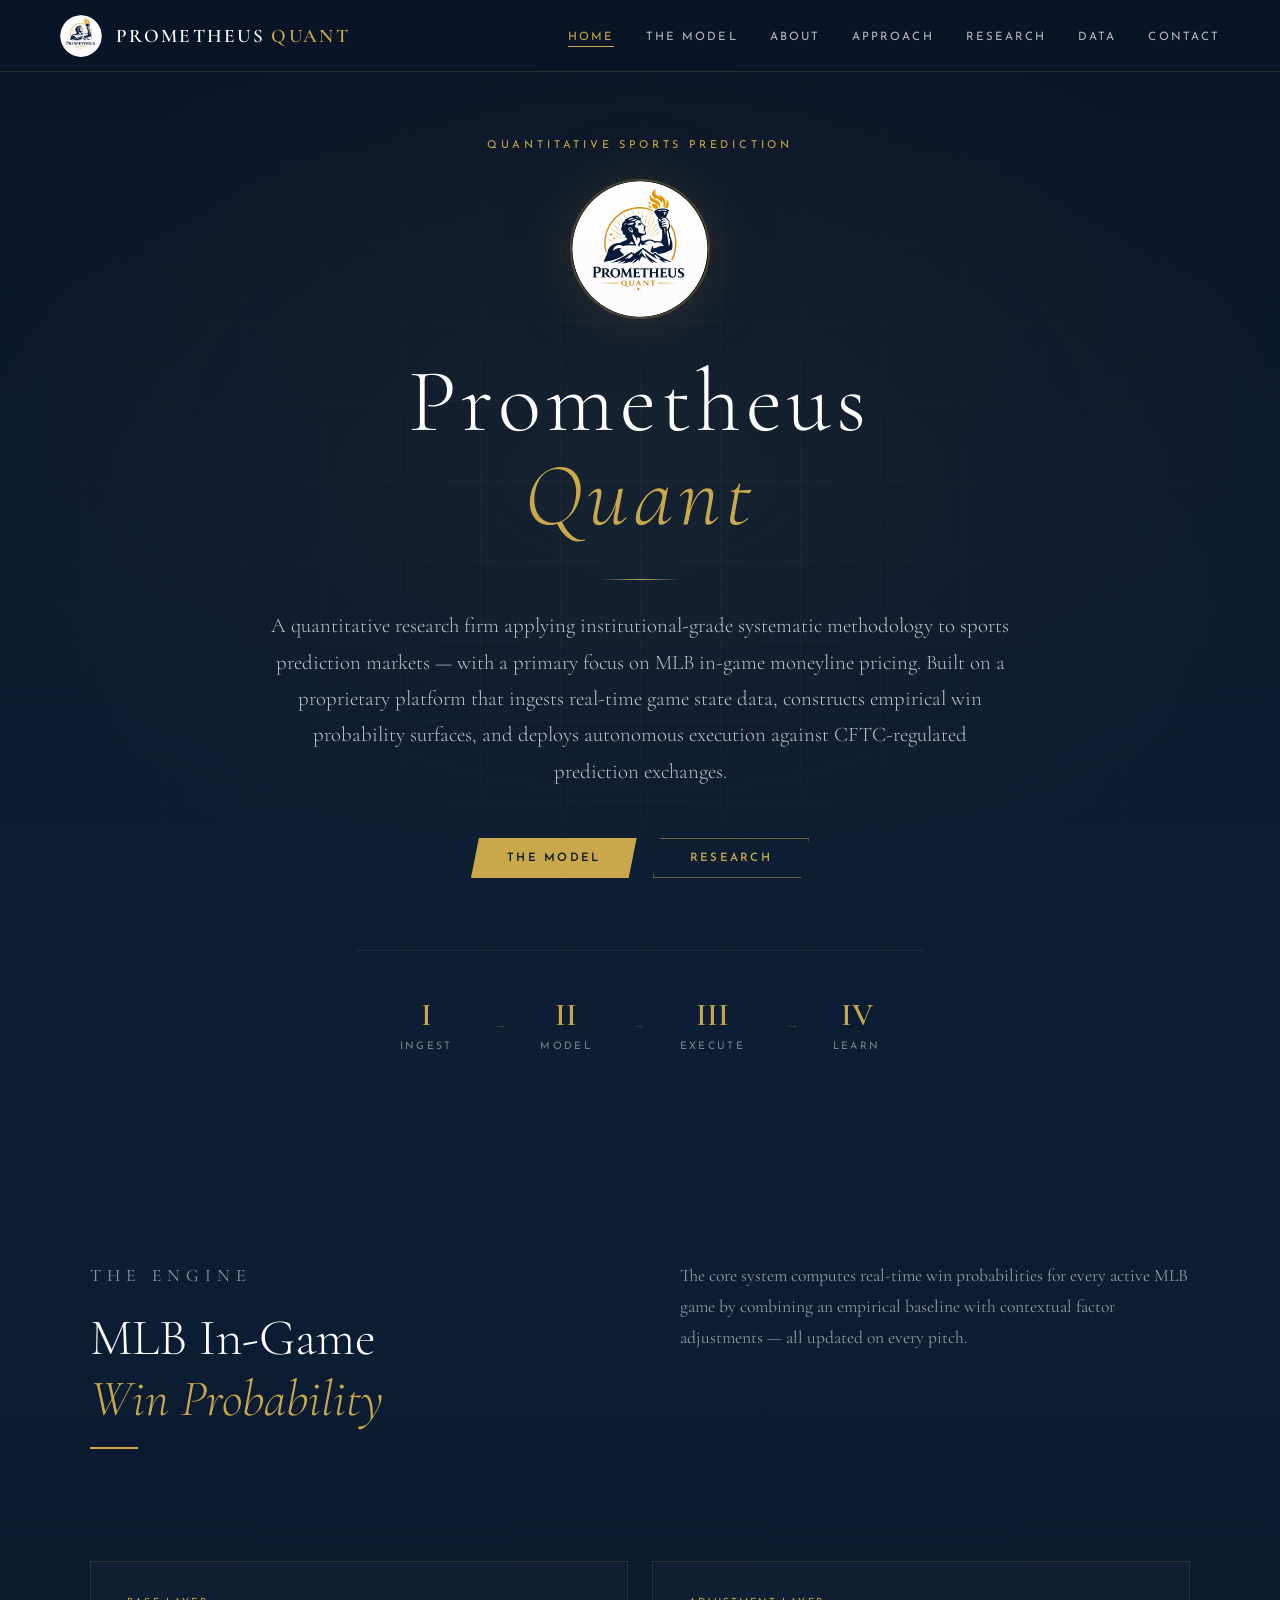
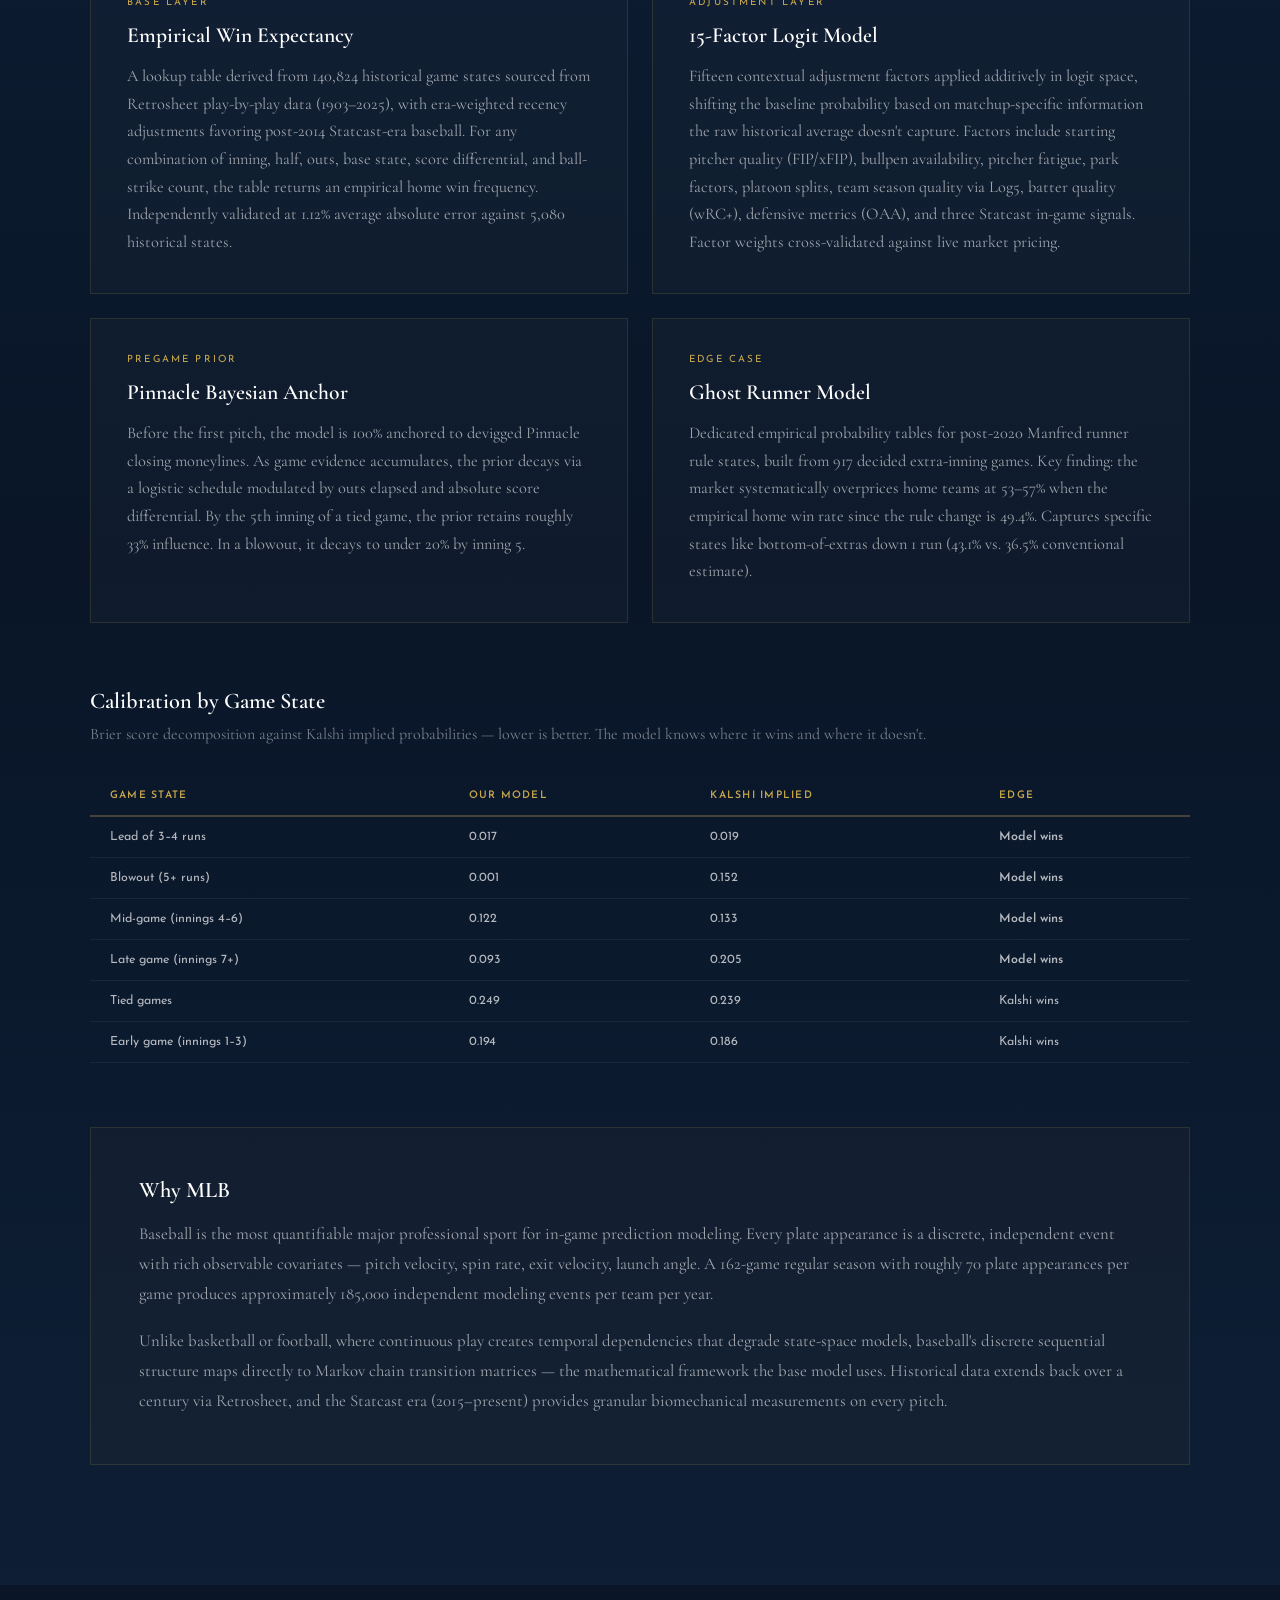
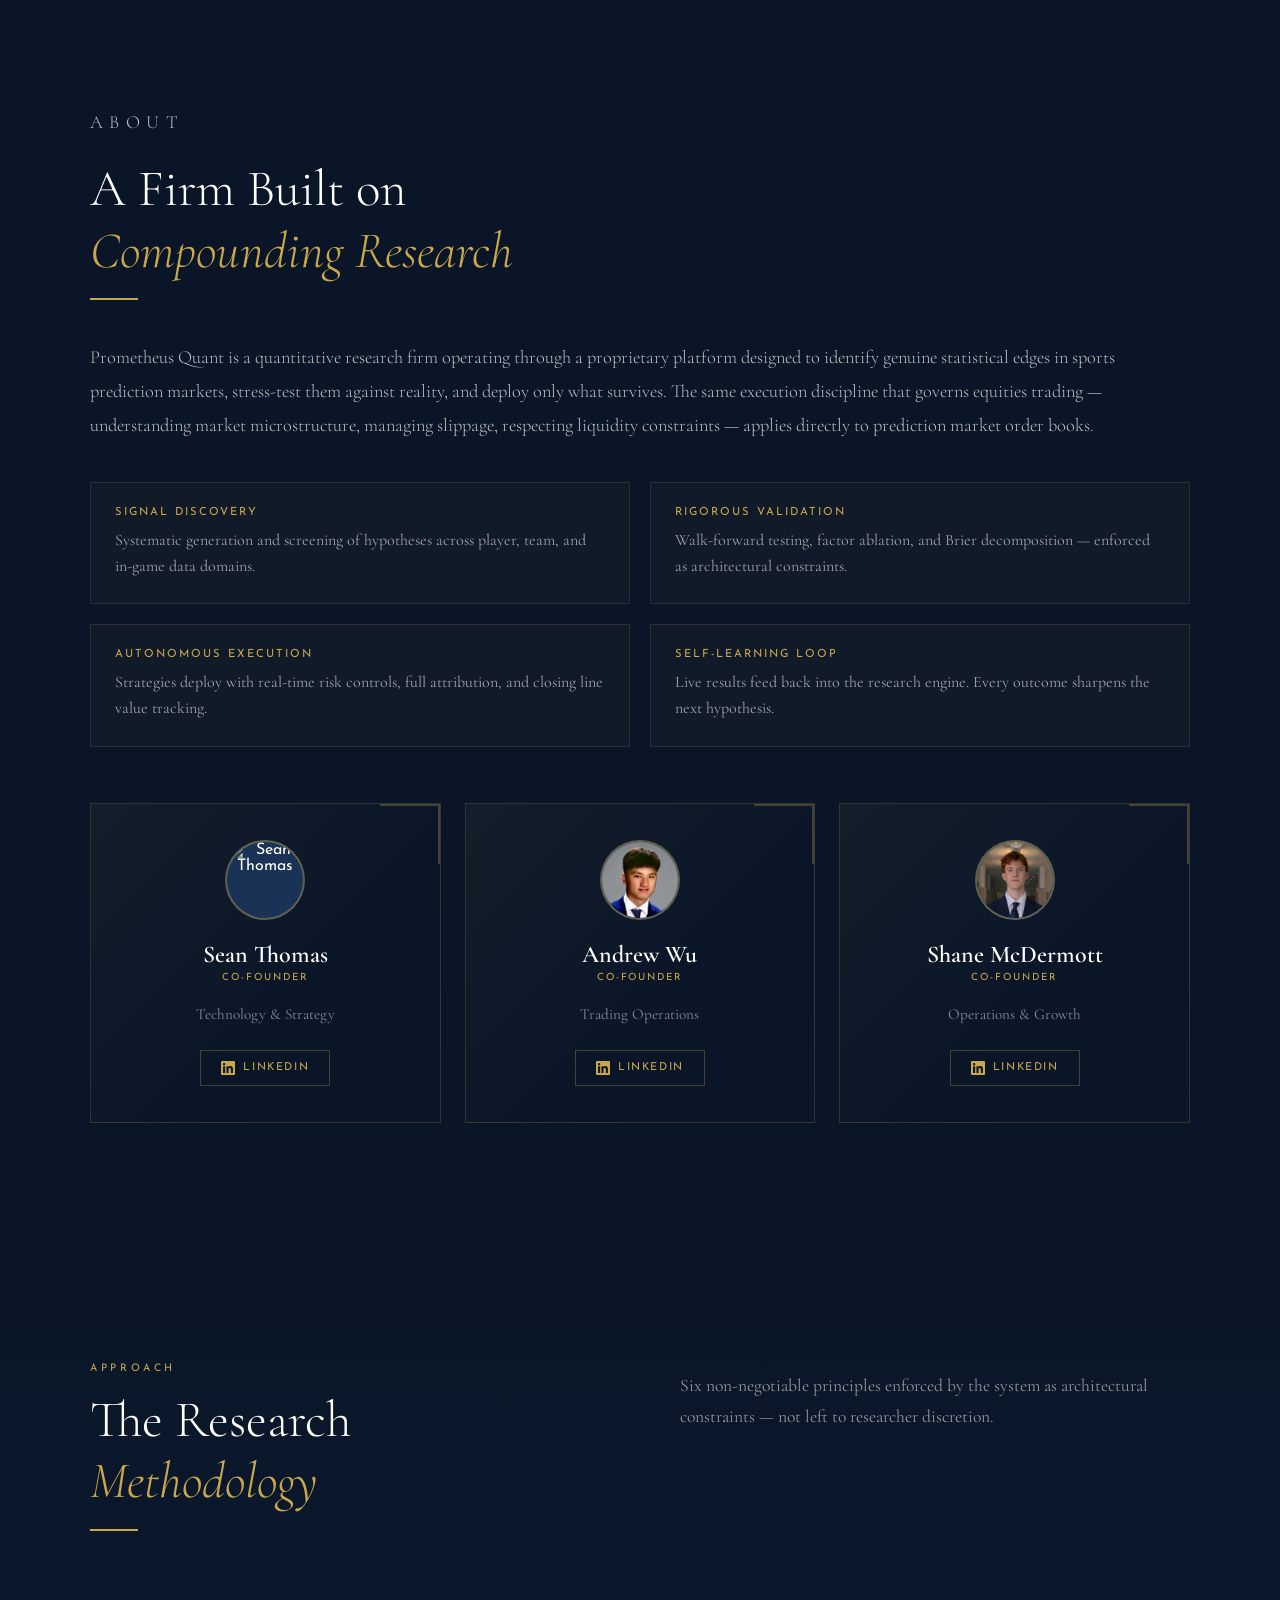
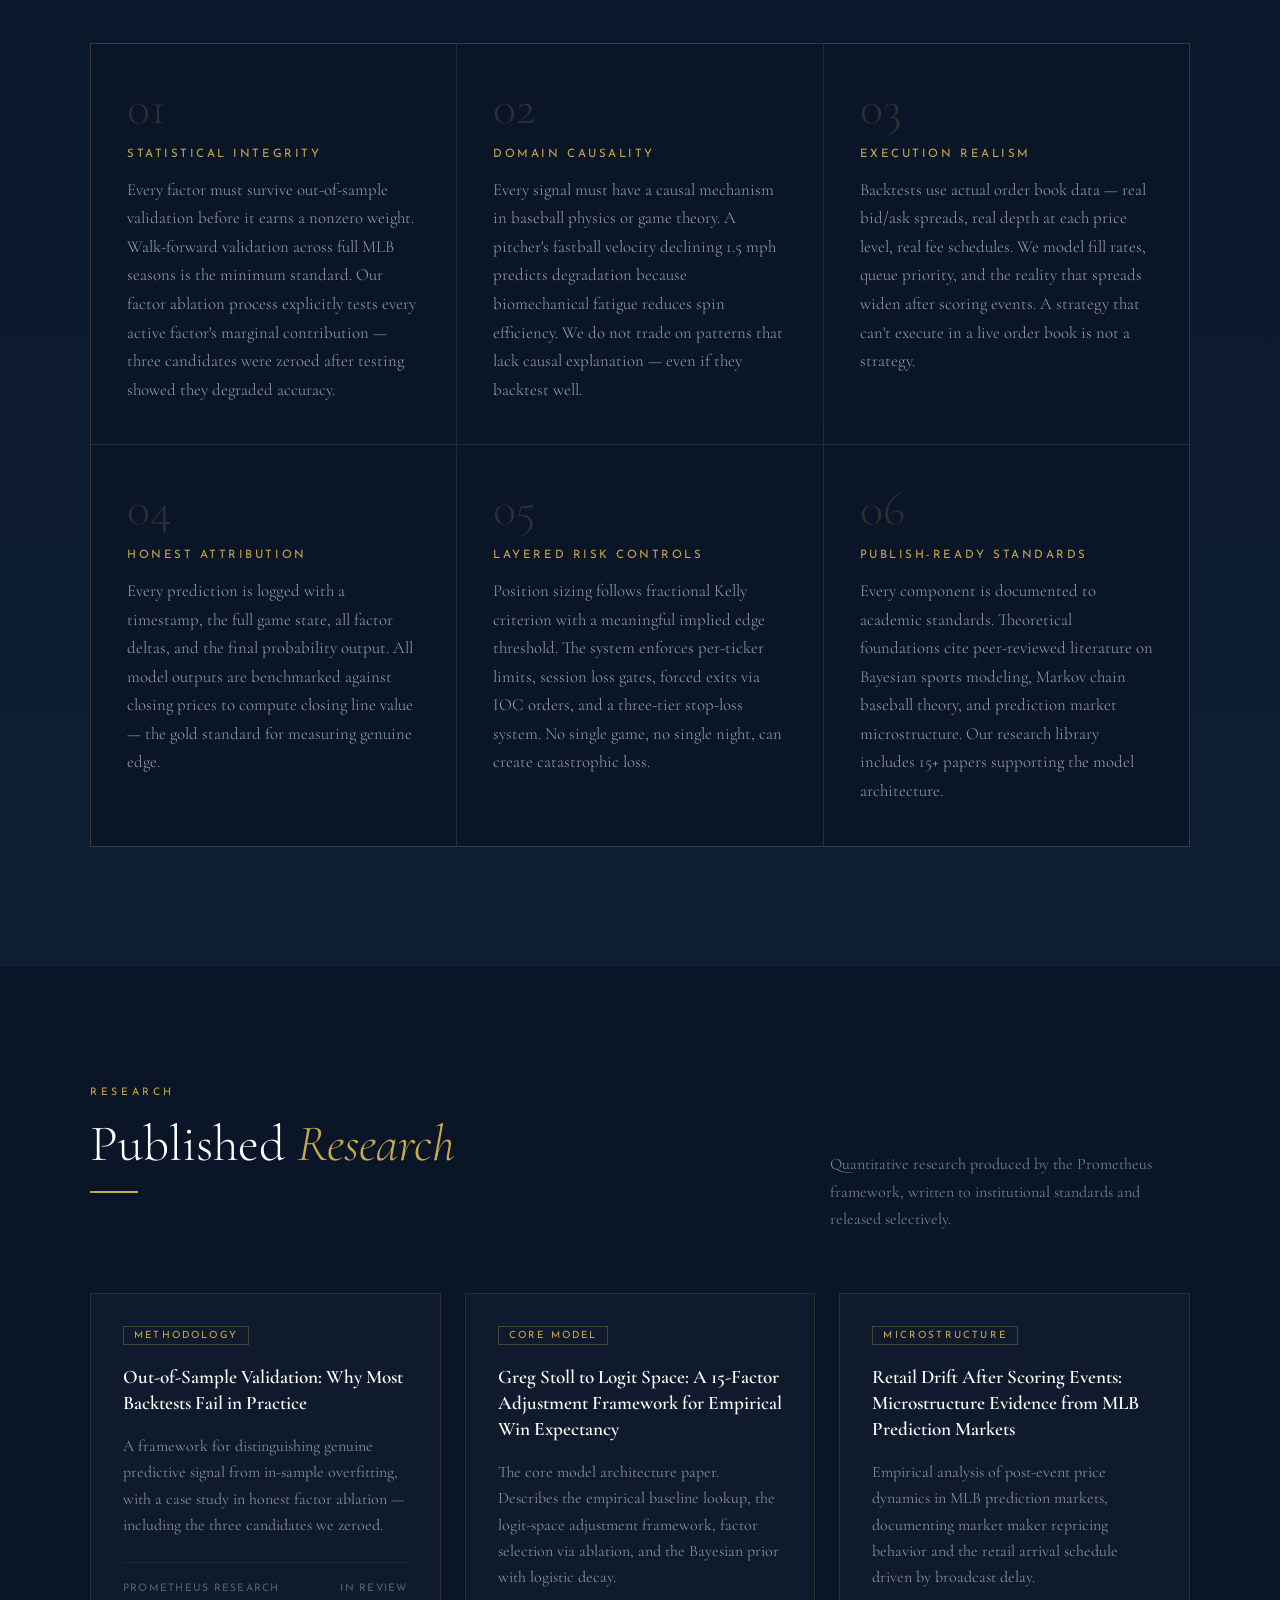
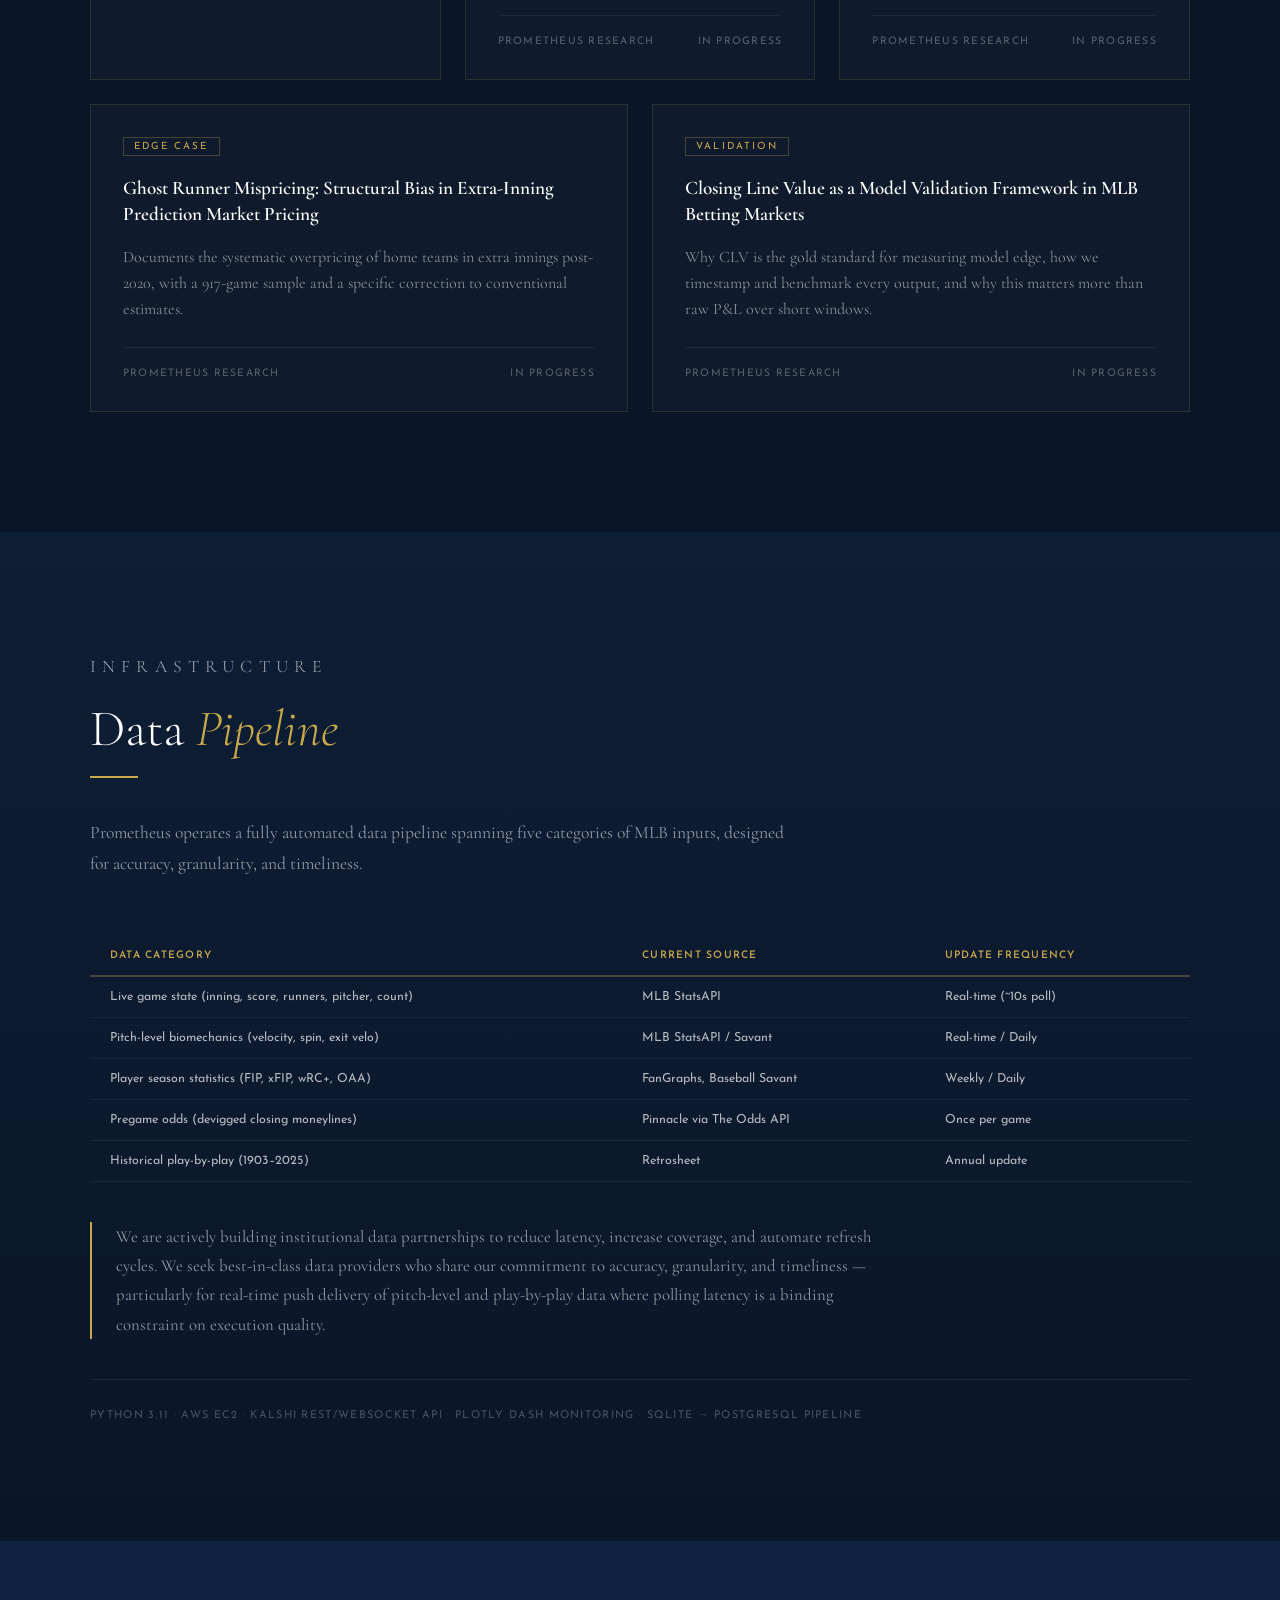
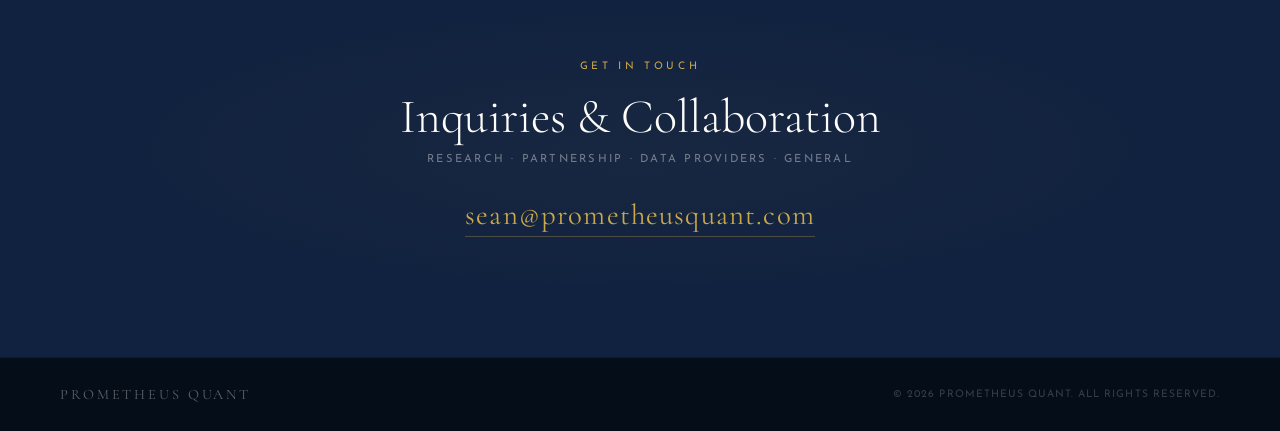
==== commit 7a4ec9ed: "Add files via upload" ====
--- a/index.html
+++ b/index.html
@@ -559,16 +559,10 @@
     .founder-avatar {
       width: 80px; height: 80px;
       border-radius: 50%;
-      background: linear-gradient(135deg, var(--navy-light), var(--gold));
-      display: flex;
-      align-items: center;
-      justify-content: center;
-      font-family: 'Cormorant Garamond', serif;
-      font-size: 1.6rem;
-      font-weight: 600;
-      color: var(--navy);
+      object-fit: cover;
       margin-bottom: 20px;
       border: 2px solid rgba(201,168,76,0.4);
+      background: var(--navy-light);
     }
 
     .founder-name {
@@ -1183,7 +1177,7 @@
     <!-- FOUNDERS -->
     <div class="founders-grid">
       <div class="founder-card reveal">
-        <div class="founder-avatar">ST</div>
+        <img class="founder-avatar" src="sean.jpg" alt="Sean Thomas" />
         <div class="founder-name">Sean Thomas</div>
         <div class="founder-role">Co-Founder</div>
         <div class="founder-title">Technology &amp; Strategy</div>
@@ -1194,7 +1188,7 @@
       </div>
 
       <div class="founder-card reveal" style="transition-delay:0.1s">
-        <div class="founder-avatar">AW</div>
+        <img class="founder-avatar" src="andrew.jpg" alt="Andrew Wu" />
         <div class="founder-name">Andrew Wu</div>
         <div class="founder-role">Co-Founder</div>
         <div class="founder-title">Trading Operations</div>
@@ -1205,7 +1199,7 @@
       </div>
 
       <div class="founder-card reveal" style="transition-delay:0.2s">
-        <div class="founder-avatar">SM</div>
+        <img class="founder-avatar" src="shane.jpg" alt="Shane McDermott" />
         <div class="founder-name">Shane McDermott</div>
         <div class="founder-role">Co-Founder</div>
         <div class="founder-title">Operations &amp; Growth</div>
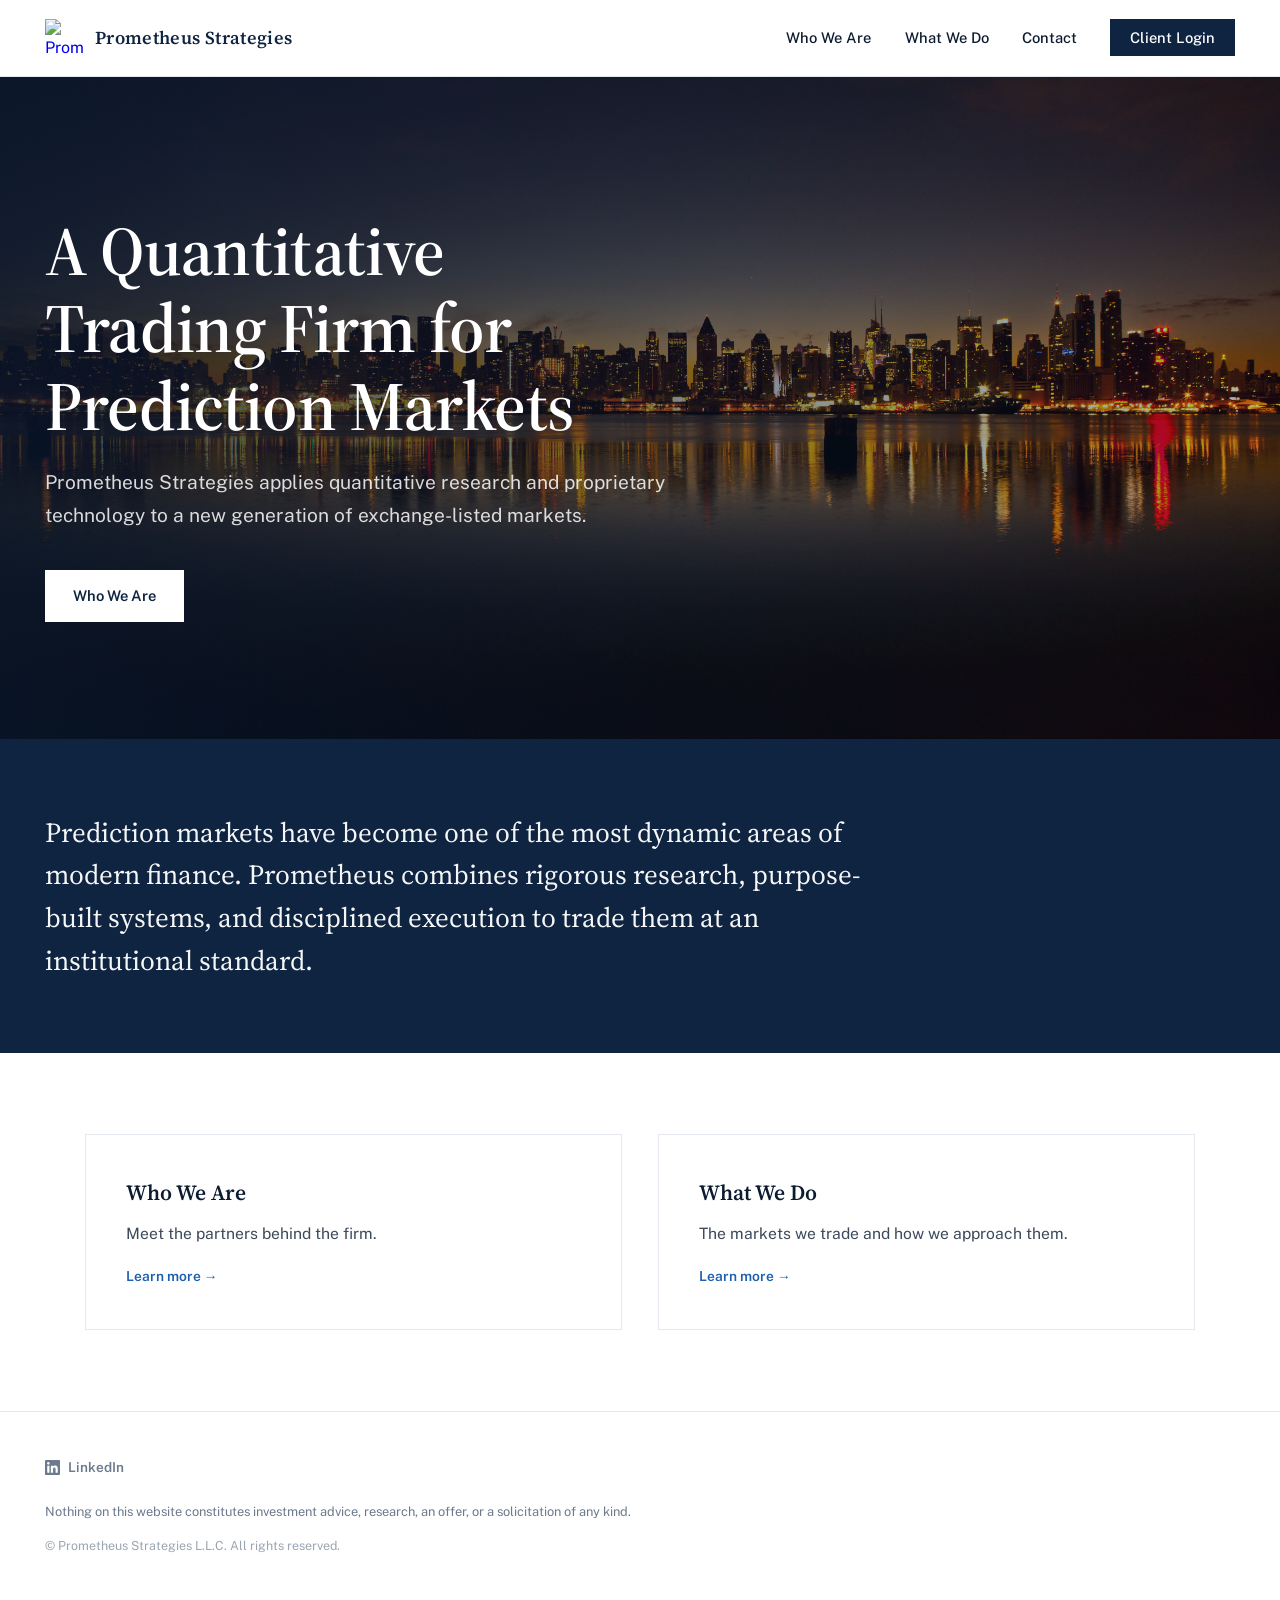
==== commit 028c8b9d: "Add files via upload Website update" ====
--- a/index.html
+++ b/index.html
@@ -1,1447 +1,123 @@
 <!DOCTYPE html>
 <html lang="en">
 <head>
-  <meta charset="UTF-8" />
-  <meta name="viewport" content="width=device-width, initial-scale=1.0" />
-  <title>Prometheus Quant — Quantitative Sports Prediction</title>
-  <link rel="preconnect" href="https://fonts.googleapis.com">
-  <link href="https://fonts.googleapis.com/css2?family=Cormorant+Garamond:ital,wght@0,300;0,400;0,600;0,700;1,300;1,400&family=Josefin+Sans:wght@300;400;600&display=swap" rel="stylesheet">
-  <style>
-    :root {
-      --navy: #0a1628;
-      --navy-mid: #112240;
-      --navy-light: #1a3255;
-      --gold: #c9a84c;
-      --gold-light: #e2c47a;
-      --gold-pale: #f5ecd7;
-      --cream: #f8f5f0;
-      --white: #ffffff;
-    }
-
-    *, *::before, *::after { box-sizing: border-box; margin: 0; padding: 0; }
-    html { scroll-behavior: smooth; }
-
-    body {
-      font-family: 'Josefin Sans', sans-serif;
-      background: var(--navy);
-      color: var(--white);
-      overflow-x: hidden;
-    }
-
-    body::before {
-      content: '';
-      position: fixed;
-      inset: 0;
-      background-image: url("data:image/svg+xml,%3Csvg viewBox='0 0 256 256' xmlns='http://www.w3.org/2000/svg'%3E%3Cfilter id='noise'%3E%3CfeTurbulence type='fractalNoise' baseFrequency='0.9' numOctaves='4' stitchTiles='stitch'/%3E%3C/filter%3E%3Crect width='100%25' height='100%25' filter='url(%23noise)' opacity='0.04'/%3E%3C/svg%3E");
-      pointer-events: none;
-      z-index: 0;
-      opacity: 0.4;
-    }
-
-    /* NAV */
-    nav {
-      position: fixed;
-      top: 0; left: 0; right: 0;
-      z-index: 100;
-      display: flex;
-      align-items: center;
-      justify-content: space-between;
-      padding: 0 60px;
-      height: 72px;
-      background: rgba(10, 22, 40, 0.92);
-      backdrop-filter: blur(12px);
-      border-bottom: 1px solid rgba(201, 168, 76, 0.15);
-      transition: all 0.3s ease;
-    }
-
-    .nav-logo {
-      display: flex;
-      align-items: center;
-      gap: 14px;
-      text-decoration: none;
-    }
-
-    .nav-logo img {
-      height: 42px; width: 42px;
-      border-radius: 50%;
-      object-fit: cover;
-    }
-
-    .nav-logo-text {
-      font-family: 'Cormorant Garamond', serif;
-      font-size: 1.2rem;
-      font-weight: 600;
-      letter-spacing: 0.12em;
-      color: var(--white);
-      text-transform: uppercase;
-    }
-    .nav-logo-text span { color: var(--gold); }
-
-    .nav-links { display: flex; gap: 32px; list-style: none; }
-
-    .nav-links a {
-      color: rgba(255,255,255,0.7);
-      text-decoration: none;
-      font-size: 0.72rem;
-      letter-spacing: 0.18em;
-      text-transform: uppercase;
-      transition: color 0.2s;
-      position: relative;
-    }
-    .nav-links a::after {
-      content: '';
-      position: absolute;
-      bottom: -4px; left: 0; right: 0;
-      height: 1px;
-      background: var(--gold);
-      transform: scaleX(0);
-      transition: transform 0.25s ease;
-    }
-    .nav-links a:hover { color: var(--gold); }
-    .nav-links a:hover::after { transform: scaleX(1); }
-    .nav-links a.active { color: var(--gold); }
-    .nav-links a.active::after { transform: scaleX(1); }
-
-    .mobile-toggle {
-      display: none;
-      background: none;
-      border: none;
-      cursor: pointer;
-      padding: 8px;
-    }
-    .mobile-toggle span {
-      display: block;
-      width: 22px;
-      height: 2px;
-      background: var(--gold);
-      margin: 5px 0;
-      transition: all 0.3s ease;
-    }
-
-    section { position: relative; z-index: 1; }
-
-    /* HERO */
-    #home {
-      display: flex;
-      flex-direction: column;
-      align-items: center;
-      justify-content: center;
-      text-align: center;
-      padding: 140px 40px 80px;
-      min-height: 100vh;
-      background: radial-gradient(ellipse 80% 60% at 50% 40%, rgba(201,168,76,0.06) 0%, transparent 70%),
-                  linear-gradient(180deg, #0a1628 0%, #0d1e35 100%);
-      position: relative;
-      overflow: hidden;
-    }
-
-    #home::after {
-      content: '';
-      position: absolute; inset: 0;
-      background-image:
-        linear-gradient(rgba(201,168,76,0.04) 1px, transparent 1px),
-        linear-gradient(90deg, rgba(201,168,76,0.04) 1px, transparent 1px);
-      background-size: 80px 80px;
-      mask-image: radial-gradient(ellipse 70% 70% at 50% 50%, black 20%, transparent 80%);
-      pointer-events: none;
-    }
-
-    .hero-eyebrow {
-      font-size: 0.68rem;
-      letter-spacing: 0.35em;
-      text-transform: uppercase;
-      color: var(--gold);
-      margin-bottom: 28px;
-      opacity: 0;
-      animation: fadeUp 0.8s 0.2s forwards;
-    }
-
-    .hero-logo {
-      width: 140px; height: 140px;
-      border-radius: 50%;
-      object-fit: cover;
-      margin-bottom: 36px;
-      border: 2px solid rgba(201,168,76,0.3);
-      box-shadow: 0 0 60px rgba(201,168,76,0.12), 0 0 120px rgba(201,168,76,0.05);
-      opacity: 0;
-      animation: fadeUp 0.8s 0.4s forwards;
-    }
-
-    .hero-title {
-      font-family: 'Cormorant Garamond', serif;
-      font-size: clamp(3.2rem, 7vw, 5.8rem);
-      font-weight: 300;
-      letter-spacing: 0.06em;
-      line-height: 1.05;
-      color: var(--white);
-      margin-bottom: 8px;
-      opacity: 0;
-      animation: fadeUp 0.9s 0.5s forwards;
-    }
-    .hero-title-accent { color: var(--gold); font-style: italic; }
-
-    .hero-divider {
-      width: 80px; height: 1px;
-      background: linear-gradient(90deg, transparent, var(--gold), transparent);
-      margin: 28px auto;
-      opacity: 0;
-      animation: fadeUp 0.8s 0.7s forwards;
-    }
-
-    .hero-description {
-      font-family: 'Cormorant Garamond', serif;
-      font-size: clamp(1.05rem, 2vw, 1.3rem);
-      font-weight: 300;
-      line-height: 1.75;
-      color: rgba(255,255,255,0.72);
-      max-width: 740px;
-      margin: 0 auto 48px;
-      opacity: 0;
-      animation: fadeUp 0.9s 0.8s forwards;
-    }
-
-    .hero-cta-group {
-      display: flex;
-      gap: 16px;
-      justify-content: center;
-      flex-wrap: wrap;
-      opacity: 0;
-      animation: fadeUp 0.9s 1.0s forwards;
-    }
-
-    .btn-primary {
-      padding: 14px 36px;
-      background: var(--gold);
-      color: var(--navy);
-      font-family: 'Josefin Sans', sans-serif;
-      font-size: 0.72rem;
-      font-weight: 600;
-      letter-spacing: 0.2em;
-      text-transform: uppercase;
-      text-decoration: none;
-      border: none;
-      cursor: pointer;
-      transition: all 0.25s ease;
-      clip-path: polygon(8px 0%, 100% 0%, calc(100% - 8px) 100%, 0% 100%);
-    }
-    .btn-primary:hover {
-      background: var(--gold-light);
-      transform: translateY(-2px);
-      box-shadow: 0 8px 30px rgba(201,168,76,0.25);
-    }
-
-    .btn-outline {
-      padding: 13px 36px;
-      background: transparent;
-      color: var(--gold);
-      font-family: 'Josefin Sans', sans-serif;
-      font-size: 0.72rem;
-      font-weight: 600;
-      letter-spacing: 0.2em;
-      text-transform: uppercase;
-      text-decoration: none;
-      border: 1px solid rgba(201,168,76,0.5);
-      cursor: pointer;
-      transition: all 0.25s ease;
-      clip-path: polygon(8px 0%, 100% 0%, calc(100% - 8px) 100%, 0% 100%);
-    }
-    .btn-outline:hover {
-      border-color: var(--gold);
-      background: rgba(201,168,76,0.08);
-      transform: translateY(-2px);
-    }
-
-    /* PIPELINE */
-    .hero-pipeline {
-      display: flex;
-      align-items: center;
-      justify-content: center;
-      margin-top: 72px;
-      padding-top: 48px;
-      border-top: 1px solid rgba(201,168,76,0.1);
-      flex-wrap: wrap;
-      opacity: 0;
-      animation: fadeUp 0.9s 1.1s forwards;
-    }
-
-    .pipeline-step {
-      text-align: center;
-      padding: 0 44px;
-      position: relative;
-    }
-    .pipeline-step + .pipeline-step::before {
-      content: '\2192';
-      position: absolute;
-      left: -4px;
-      top: 50%;
-      transform: translateY(-50%);
-      color: rgba(201,168,76,0.3);
-      font-size: 0.9rem;
-    }
-
-    .pipeline-num {
-      font-family: 'Cormorant Garamond', serif;
-      font-size: 2rem;
-      font-weight: 600;
-      color: var(--gold);
-      display: block;
-      line-height: 1;
-      margin-bottom: 6px;
-    }
-    .pipeline-label {
-      font-size: 0.65rem;
-      letter-spacing: 0.22em;
-      text-transform: uppercase;
-      color: rgba(255,255,255,0.45);
-    }
-
-    /* SHARED SECTION STYLES */
-    .section-label {
-      font-size: 0.65rem;
-      letter-spacing: 0.35em;
-      text-transform: uppercase;
-      color: var(--gold);
-      margin-bottom: 16px;
-    }
-
-    .section-title {
-      font-family: 'Cormorant Garamond', serif;
-      font-size: clamp(2.2rem, 4vw, 3.2rem);
-      font-weight: 300;
-      color: var(--white);
-      line-height: 1.2;
-      margin-bottom: 16px;
-    }
-    .section-title em { font-style: italic; color: var(--gold); }
-
-    .section-rule {
-      width: 48px; height: 2px;
-      background: var(--gold);
-      margin-bottom: 40px;
-    }
-
-    /* MLB MODEL SECTION */
-    #model {
-      background: linear-gradient(180deg, #0d1e35 0%, #0a1628 50%, #0d1e35 100%);
-      padding: 120px 60px;
-    }
-
-    .model-inner {
-      max-width: 1100px;
-      margin: 0 auto;
-    }
-
-    .model-header {
-      display: grid;
-      grid-template-columns: 1fr 1fr;
-      gap: 80px;
-      align-items: start;
-      margin-bottom: 72px;
-    }
-
-    .model-header p {
-      font-family: 'Cormorant Garamond', serif;
-      color: rgba(255,255,255,0.55);
-      font-size: 1.1rem;
-      line-height: 1.75;
-      padding-top: 8px;
-    }
-
-    .model-layers {
-      display: grid;
-      grid-template-columns: 1fr 1fr;
-      gap: 24px;
-      margin-bottom: 64px;
-    }
-
-    .model-card {
-      border: 1px solid rgba(201,168,76,0.15);
-      background: rgba(255,255,255,0.02);
-      padding: 36px;
-      position: relative;
-      overflow: hidden;
-      transition: all 0.3s ease;
-    }
-    .model-card::before {
-      content: '';
-      position: absolute;
-      top: 0; left: 0;
-      width: 3px; height: 100%;
-      background: var(--gold);
-      transform: scaleY(0);
-      transform-origin: top;
-      transition: transform 0.4s ease;
-    }
-    .model-card:hover::before { transform: scaleY(1); }
-    .model-card:hover { background: rgba(201,168,76,0.04); }
-
-    .model-card-label {
-      font-size: 0.62rem;
-      letter-spacing: 0.22em;
-      text-transform: uppercase;
-      color: var(--gold);
-      margin-bottom: 14px;
-    }
-    .model-card h3 {
-      font-family: 'Cormorant Garamond', serif;
-      font-size: 1.35rem;
-      font-weight: 600;
-      color: var(--white);
-      margin-bottom: 14px;
-      line-height: 1.3;
-    }
-    .model-card p {
-      font-family: 'Cormorant Garamond', serif;
-      font-size: 1.02rem;
-      color: rgba(255,255,255,0.6);
-      line-height: 1.7;
-    }
-
-    /* BRIER TABLE */
-    .brier-section {
-      margin-top: 64px;
-    }
-    .brier-section h3 {
-      font-family: 'Cormorant Garamond', serif;
-      font-size: 1.4rem;
-      font-weight: 600;
-      color: var(--white);
-      margin-bottom: 8px;
-    }
-    .brier-section > p {
-      font-family: 'Cormorant Garamond', serif;
-      font-size: 1rem;
-      color: rgba(255,255,255,0.45);
-      margin-bottom: 28px;
-      line-height: 1.6;
-    }
-
-    .brier-table {
-      width: 100%;
-      border-collapse: collapse;
-      font-family: 'Josefin Sans', sans-serif;
-      font-size: 0.78rem;
-    }
-    .brier-table thead th {
-      text-align: left;
-      padding: 14px 20px;
-      border-bottom: 2px solid rgba(201,168,76,0.3);
-      color: var(--gold);
-      font-weight: 600;
-      letter-spacing: 0.12em;
-      text-transform: uppercase;
-      font-size: 0.65rem;
-    }
-    .brier-table tbody td {
-      padding: 14px 20px;
-      border-bottom: 1px solid rgba(255,255,255,0.06);
-      color: rgba(255,255,255,0.7);
-    }
-    .brier-table tbody tr:hover { background: rgba(201,168,76,0.04); }
-    .edge-win { color: var(--gold); font-weight: 600; }
-    .edge-lose { color: rgba(255,255,255,0.35); }
-
-    /* WHY MLB */
-    .why-mlb {
-      margin-top: 64px;
-      padding: 48px;
-      border: 1px solid rgba(201,168,76,0.15);
-      background: rgba(201,168,76,0.03);
-    }
-    .why-mlb h3 {
-      font-family: 'Cormorant Garamond', serif;
-      font-size: 1.4rem;
-      font-weight: 600;
-      color: var(--white);
-      margin-bottom: 16px;
-    }
-    .why-mlb p {
-      font-family: 'Cormorant Garamond', serif;
-      font-size: 1.05rem;
-      color: rgba(255,255,255,0.6);
-      line-height: 1.8;
-    }
-    .why-mlb p + p { margin-top: 16px; }
-
-    /* ABOUT */
-    #about {
-      background: var(--navy);
-      padding: 120px 60px;
-    }
-
-    .about-grid {
-      max-width: 1100px;
-      margin: 0 auto;
-    }
-
-    .founders-grid {
-      display: grid;
-      grid-template-columns: repeat(3, 1fr);
-      gap: 24px;
-      margin-top: 56px;
-    }
-
-    .about-text p {
-      font-family: 'Cormorant Garamond', serif;
-      font-size: 1.15rem;
-      font-weight: 300;
-      line-height: 1.85;
-      color: rgba(255,255,255,0.72);
-      margin-bottom: 20px;
-    }
-
-    .about-pillars {
-      display: grid;
-      grid-template-columns: 1fr 1fr;
-      gap: 20px;
-      margin-top: 40px;
-    }
-
-    .pillar {
-      padding: 24px;
-      border: 1px solid rgba(201,168,76,0.15);
-      background: rgba(201,168,76,0.03);
-      position: relative;
-      transition: all 0.3s ease;
-    }
-    .pillar::before {
-      content: '';
-      position: absolute;
-      top: 0; left: 0;
-      width: 2px; height: 100%;
-      background: var(--gold);
-      transform: scaleY(0);
-      transform-origin: top;
-      transition: transform 0.3s ease;
-    }
-    .pillar:hover::before { transform: scaleY(1); }
-    .pillar:hover { background: rgba(201,168,76,0.06); }
-
-    .pillar-title {
-      font-size: 0.7rem;
-      letter-spacing: 0.18em;
-      text-transform: uppercase;
-      color: var(--gold);
-      margin-bottom: 10px;
-    }
-    .pillar-text {
-      font-family: 'Cormorant Garamond', serif;
-      font-size: 1rem;
-      color: rgba(255,255,255,0.6);
-      line-height: 1.6;
-    }
-
-    /* FOUNDER CARDS */
-    .founder-card {
-      border: 1px solid rgba(201,168,76,0.2);
-      padding: 36px;
-      background: linear-gradient(135deg, rgba(201,168,76,0.05) 0%, transparent 60%);
-      position: relative;
-      display: flex;
-      flex-direction: column;
-      align-items: center;
-      text-align: center;
-      transition: all 0.3s ease;
-    }
-    .founder-card::after {
-      content: '';
-      position: absolute;
-      top: 0; right: 0;
-      width: 60px; height: 60px;
-      border-top: 2px solid rgba(201,168,76,0.3);
-      border-right: 2px solid rgba(201,168,76,0.3);
-    }
-    .founder-card:hover {
-      background: rgba(201,168,76,0.06);
-      transform: translateY(-3px);
-    }
-
-    .founder-avatar {
-      width: 80px; height: 80px;
-      border-radius: 50%;
-      object-fit: cover;
-      margin-bottom: 20px;
-      border: 2px solid rgba(201,168,76,0.4);
-      background: var(--navy-light);
-    }
-
-    .founder-name {
-      font-family: 'Cormorant Garamond', serif;
-      font-size: 1.5rem;
-      font-weight: 600;
-      color: var(--white);
-      margin-bottom: 4px;
-    }
-    .founder-role {
-      font-size: 0.62rem;
-      letter-spacing: 0.2em;
-      text-transform: uppercase;
-      color: var(--gold);
-      margin-bottom: 20px;
-    }
-    .founder-title {
-      font-family: 'Cormorant Garamond', serif;
-      font-size: 0.95rem;
-      color: rgba(255,255,255,0.5);
-      line-height: 1.6;
-      margin-bottom: 24px;
-      flex-grow: 1;
-    }
-
-    .linkedin-link {
-      display: inline-flex;
-      align-items: center;
-      gap: 8px;
-      color: var(--gold);
-      text-decoration: none;
-      font-size: 0.68rem;
-      letter-spacing: 0.15em;
-      text-transform: uppercase;
-      border: 1px solid rgba(201,168,76,0.3);
-      padding: 10px 20px;
-      transition: all 0.25s ease;
-    }
-    .linkedin-link:hover {
-      color: var(--navy);
-      background: var(--gold);
-      border-color: var(--gold);
-    }
-    .linkedin-link svg { flex-shrink: 0; }
-
-    /* PHILOSOPHY */
-    #philosophy {
-      background: linear-gradient(180deg, #0a1628 0%, #0d1e35 100%);
-      padding: 120px 60px;
-    }
-
-    .philosophy-inner { max-width: 1100px; margin: 0 auto; }
-
-    .philosophy-header {
-      display: grid;
-      grid-template-columns: 1fr 1fr;
-      gap: 80px;
-      align-items: start;
-      margin-bottom: 72px;
-    }
-
-    .philosophy-body {
-      display: grid;
-      grid-template-columns: repeat(3, 1fr);
-      gap: 1px;
-      background: rgba(201,168,76,0.12);
-      border: 1px solid rgba(201,168,76,0.12);
-    }
-
-    .philosophy-block {
-      background: var(--navy);
-      padding: 40px 36px;
-      transition: background 0.3s ease;
-    }
-    .philosophy-block:hover { background: rgba(201,168,76,0.04); }
-
-    .philosophy-block-num {
-      font-family: 'Cormorant Garamond', serif;
-      font-size: 3rem;
-      font-weight: 300;
-      color: rgba(201,168,76,0.18);
-      line-height: 1;
-      margin-bottom: 16px;
-    }
-    .philosophy-block-title {
-      font-size: 0.72rem;
-      letter-spacing: 0.22em;
-      text-transform: uppercase;
-      color: var(--gold);
-      margin-bottom: 16px;
-    }
-    .philosophy-block-text {
-      font-family: 'Cormorant Garamond', serif;
-      font-size: 1.05rem;
-      font-weight: 300;
-      line-height: 1.7;
-      color: rgba(255,255,255,0.6);
-    }
-
-    /* RESEARCH */
-    #research {
-      background: var(--navy);
-      padding: 120px 60px;
-    }
-
-    .research-header {
-      max-width: 1100px;
-      margin: 0 auto 60px;
-      display: flex;
-      align-items: flex-end;
-      justify-content: space-between;
-      flex-wrap: wrap;
-      gap: 24px;
-    }
-
-    .research-grid {
-      display: grid;
-      grid-template-columns: repeat(3, 1fr);
-      gap: 24px;
-      max-width: 1100px;
-      margin: 0 auto;
-    }
-
-    .report-card {
-      border: 1px solid rgba(201,168,76,0.15);
-      background: rgba(255,255,255,0.02);
-      padding: 32px;
-      transition: all 0.3s ease;
-      position: relative;
-      overflow: hidden;
-    }
-    .report-card::before {
-      content: '';
-      position: absolute;
-      top: 0; left: 0; right: 0;
-      height: 2px;
-      background: linear-gradient(90deg, transparent, var(--gold), transparent);
-      transform: scaleX(0);
-      transition: transform 0.4s ease;
-    }
-    .report-card:hover::before { transform: scaleX(1); }
-    .report-card:hover { background: rgba(201,168,76,0.04); transform: translateY(-3px); }
-
-    .report-tag {
-      font-size: 0.62rem;
-      letter-spacing: 0.22em;
-      text-transform: uppercase;
-      color: var(--gold);
-      border: 1px solid rgba(201,168,76,0.3);
-      padding: 4px 10px;
-      display: inline-block;
-      margin-bottom: 20px;
-    }
-    .report-title {
-      font-family: 'Cormorant Garamond', serif;
-      font-size: 1.2rem;
-      font-weight: 600;
-      color: var(--white);
-      line-height: 1.35;
-      margin-bottom: 16px;
-    }
-    .report-excerpt {
-      font-family: 'Cormorant Garamond', serif;
-      font-size: 1rem;
-      color: rgba(255,255,255,0.5);
-      line-height: 1.65;
-      margin-bottom: 24px;
-    }
-    .report-meta {
-      display: flex;
-      justify-content: space-between;
-      font-size: 0.65rem;
-      letter-spacing: 0.12em;
-      text-transform: uppercase;
-      color: rgba(255,255,255,0.3);
-      padding-top: 20px;
-      border-top: 1px solid rgba(255,255,255,0.06);
-    }
-
-    /* 2-col research for overflow */
-    .research-grid-2 {
-      display: grid;
-      grid-template-columns: 1fr 1fr;
-      gap: 24px;
-      max-width: 1100px;
-      margin: 24px auto 0;
-    }
-
-    /* DATA INFRASTRUCTURE */
-    #infrastructure {
-      background: linear-gradient(180deg, #0d1e35 0%, #0a1628 100%);
-      padding: 120px 60px;
-    }
-
-    .infra-inner {
-      max-width: 1100px;
-      margin: 0 auto;
-    }
-
-    .infra-header {
-      margin-bottom: 56px;
-    }
-
-    .infra-header p {
-      font-family: 'Cormorant Garamond', serif;
-      color: rgba(255,255,255,0.55);
-      font-size: 1.1rem;
-      line-height: 1.75;
-      max-width: 700px;
-    }
-
-    .infra-table {
-      width: 100%;
-      border-collapse: collapse;
-      font-family: 'Josefin Sans', sans-serif;
-      font-size: 0.78rem;
-      margin-bottom: 40px;
-    }
-    .infra-table thead th {
-      text-align: left;
-      padding: 14px 20px;
-      border-bottom: 2px solid rgba(201,168,76,0.3);
-      color: var(--gold);
-      font-weight: 600;
-      letter-spacing: 0.12em;
-      text-transform: uppercase;
-      font-size: 0.65rem;
-    }
-    .infra-table tbody td {
-      padding: 14px 20px;
-      border-bottom: 1px solid rgba(255,255,255,0.06);
-      color: rgba(255,255,255,0.7);
-    }
-    .infra-table tbody tr:hover { background: rgba(201,168,76,0.04); }
-
-    .infra-note {
-      font-family: 'Cormorant Garamond', serif;
-      font-size: 1.05rem;
-      color: rgba(255,255,255,0.55);
-      line-height: 1.75;
-      border-left: 2px solid var(--gold);
-      padding-left: 24px;
-      max-width: 800px;
-    }
-
-    .tech-stack {
-      margin-top: 40px;
-      padding-top: 28px;
-      border-top: 1px solid rgba(255,255,255,0.06);
-      font-size: 0.68rem;
-      letter-spacing: 0.12em;
-      color: rgba(255,255,255,0.25);
-      text-transform: uppercase;
-    }
-
-    /* CONTACT */
-    #contact {
-      background: var(--navy-mid);
-      padding: 120px 60px;
-      text-align: center;
-      position: relative;
-      overflow: hidden;
-    }
-    #contact::before {
-      content: '';
-      position: absolute; inset: 0;
-      background: radial-gradient(ellipse 60% 50% at 50% 50%, rgba(201,168,76,0.04) 0%, transparent 70%);
-      pointer-events: none;
-    }
-
-    .contact-title {
-      font-family: 'Cormorant Garamond', serif;
-      font-size: clamp(2rem, 4vw, 3rem);
-      font-weight: 300;
-      color: var(--white);
-      margin-bottom: 8px;
-    }
-    .contact-sub {
-      font-size: 0.7rem;
-      letter-spacing: 0.2em;
-      color: rgba(255,255,255,0.4);
-      text-transform: uppercase;
-      margin-bottom: 32px;
-    }
-    .contact-email-big {
-      display: inline-block;
-      font-family: 'Cormorant Garamond', serif;
-      font-size: clamp(1.2rem, 3vw, 1.8rem);
-      color: var(--gold);
-      text-decoration: none;
-      border-bottom: 1px solid rgba(201,168,76,0.3);
-      padding-bottom: 4px;
-      letter-spacing: 0.04em;
-      transition: all 0.2s ease;
-    }
-    .contact-email-big:hover { color: var(--gold-light); border-color: var(--gold-light); }
-
-    /* FOOTER */
-    footer {
-      background: #050d18;
-      padding: 28px 60px;
-      display: flex;
-      align-items: center;
-      justify-content: space-between;
-      border-top: 1px solid rgba(255,255,255,0.05);
-    }
-    .footer-logo {
-      font-family: 'Cormorant Garamond', serif;
-      font-size: 0.9rem;
-      letter-spacing: 0.2em;
-      text-transform: uppercase;
-      color: rgba(255,255,255,0.35);
-    }
-    .footer-copy {
-      font-size: 0.65rem;
-      letter-spacing: 0.1em;
-      color: rgba(255,255,255,0.2);
-      text-transform: uppercase;
-    }
-
-    /* ANIMATIONS */
-    @keyframes fadeUp {
-      from { opacity: 0; transform: translateY(24px); }
-      to   { opacity: 1; transform: translateY(0); }
-    }
-    .reveal {
-      opacity: 0;
-      transform: translateY(30px);
-      transition: opacity 0.7s ease, transform 0.7s ease;
-    }
-    .reveal.visible { opacity: 1; transform: none; }
-
-    /* MOBILE */
-    @media (max-width: 900px) {
-      nav { padding: 0 24px; }
-      .nav-links {
-        display: none;
-        position: absolute;
-        top: 72px; left: 0; right: 0;
-        background: rgba(10,22,40,0.97);
-        backdrop-filter: blur(12px);
-        flex-direction: column;
-        gap: 0;
-        border-bottom: 1px solid rgba(201,168,76,0.15);
-      }
-      .nav-links.open { display: flex; }
-      .nav-links li a {
-        display: block;
-        padding: 16px 24px;
-        border-bottom: 1px solid rgba(255,255,255,0.04);
-      }
-      .mobile-toggle { display: block; }
-
-      #home { padding: 120px 24px 60px; }
-      #about, #philosophy, #research, #model, #infrastructure { padding: 80px 24px; }
-      #contact { padding: 60px 24px; }
-      .about-grid, .philosophy-header, .model-header { gap: 48px; }
-      .founders-grid { grid-template-columns: 1fr; }
-      .philosophy-body { grid-template-columns: 1fr; }
-      .research-grid { grid-template-columns: 1fr; }
-      .research-grid-2 { grid-template-columns: 1fr; }
-      .model-layers { grid-template-columns: 1fr; }
-      .about-pillars { grid-template-columns: 1fr; }
-      .hero-pipeline { gap: 8px; }
-      .pipeline-step { padding: 0 16px; }
-      .brier-table, .infra-table { font-size: 0.68rem; }
-      .brier-table thead th, .infra-table thead th { padding: 10px 12px; }
-      .brier-table tbody td, .infra-table tbody td { padding: 10px 12px; }
-      footer { flex-direction: column; gap: 12px; text-align: center; padding: 24px; }
-    }
-  </style>
+<meta charset="UTF-8" />
+<meta name="viewport" content="width=device-width, initial-scale=1.0" />
+<title>Prometheus Strategies</title>
+<meta name="description" content="Prometheus Strategies is a quantitative trading firm for prediction markets, applying research and proprietary technology to a new generation of exchange-listed markets." />
+<meta property="og:title" content="Prometheus Strategies" />
+<meta property="og:description" content="Prometheus Strategies is a quantitative trading firm for prediction markets, applying research and proprietary technology to a new generation of exchange-listed markets." />
+<meta property="og:type" content="website" />
+<meta name="theme-color" content="#0F2440" />
+<link rel="icon" type="image/png" href="icon.png" />
+<link rel="preconnect" href="https://fonts.googleapis.com">
+<link rel="preconnect" href="https://fonts.gstatic.com" crossorigin>
+<link href="https://fonts.googleapis.com/css2?family=Source+Serif+4:opsz,wght@8..60,400;8..60,600&family=Public+Sans:wght@400;500;600;700&display=swap" rel="stylesheet">
+<link rel="stylesheet" href="styles.css">
+<script type="application/ld+json">
+{
+  "@context": "https://schema.org",
+  "@type": "Organization",
+  "name": "Prometheus Strategies",
+  "alternateName": ["Prometheus Strategies L.L.C.", "Prometheus Quant"],
+  "url": "https://prometheusquant.com",
+  "logo": "https://prometheusquant.com/icon.png",
+  "email": "info@prometheusquant.com",
+  "description": "Prometheus Strategies is a quantitative trading firm specializing in prediction markets. The firm applies quantitative research and proprietary technology to exchange-listed contracts on the outcomes of real-world events, in sports and beyond.",
+  "sameAs": ["https://www.linkedin.com/company/prometheus-quantitative-strategies"],
+  "knowsAbout": ["Prediction markets", "Quantitative trading", "Event contracts", "Systematic trading", "Sports markets"],
+  "founder": [
+    { "@type": "Person", "name": "Sean Thomas", "jobTitle": "Partner", "sameAs": "https://www.linkedin.com/in/sean-thomas2027/" },
+    { "@type": "Person", "name": "Shane McDermott", "jobTitle": "Partner", "sameAs": "https://www.linkedin.com/in/shanehmcdermott/" },
+    { "@type": "Person", "name": "Bryce Lesinski", "jobTitle": "Partner", "sameAs": "https://www.linkedin.com/in/bryce-lesinski/" },
+    { "@type": "Person", "name": "Andrew Wu", "jobTitle": "Partner", "sameAs": "https://www.linkedin.com/in/andrew-wu-5145a1228/" }
+  ]
+}
+</script>
 </head>
 <body>
 
-<!-- NAV -->
-<nav id="navbar">
-  <a href="#home" class="nav-logo">
-    <img id="nav-logo-img" src="logo.png" alt="Prometheus Quant Logo" />
-    <span class="nav-logo-text">Prometheus <span>Quant</span></span>
-  </a>
-  <button class="mobile-toggle" onclick="document.querySelector('.nav-links').classList.toggle('open')" aria-label="Menu">
-    <span></span><span></span><span></span>
-  </button>
-  <ul class="nav-links">
-    <li><a href="#home" class="active" data-section="home">Home</a></li>
-    <li><a href="#model" data-section="model">The Model</a></li>
-    <li><a href="#about" data-section="about">About</a></li>
-    <li><a href="#philosophy" data-section="philosophy">Approach</a></li>
-    <li><a href="#research" data-section="research">Research</a></li>
-    <li><a href="#infrastructure" data-section="infrastructure">Data</a></li>
-    <li><a href="#contact" data-section="contact">Contact</a></li>
-  </ul>
-</nav>
+<header>
+  <div class="bleed nav">
+    <a class="brand" href="index.html">
+      <img src="icon.png" alt="Prometheus Strategies" />
+      <span>Prometheus Strategies</span>
+    </a>
+    <button class="menu-btn" aria-label="Menu" onclick="document.querySelector('.nav-links').classList.toggle('open')">
+      <span></span><span></span><span></span>
+    </button>
+    <ul class="nav-links">
+      <li><a href="who-we-are.html">Who We Are</a></li>
+      <li><a href="what-we-do.html">What We Do</a></li>
+      <li><a href="contact.html">Contact</a></li>
+      <li><a href="client-login.html" class="login-btn">Client Login</a></li>
+    </ul>
+  </div>
+</header>
 
-<!-- HERO -->
-<section id="home">
-  <p class="hero-eyebrow">Quantitative Sports Prediction</p>
-  <img id="hero-logo" class="hero-logo" src="logo.png" alt="Prometheus Quant" />
-  <h1 class="hero-title">Prometheus<br><span class="hero-title-accent">Quant</span></h1>
-  <div class="hero-divider"></div>
-  <p class="hero-description">
-    A quantitative research firm applying institutional-grade systematic methodology
-    to sports prediction markets &mdash; with a primary focus on MLB in-game moneyline
-    pricing. Built on a proprietary platform that ingests real-time game state data,
-    constructs empirical win probability surfaces, and deploys autonomous execution
-    against CFTC-regulated prediction exchanges.
-  </p>
-  <div class="hero-cta-group">
-    <a href="#model" class="btn-primary">The Model</a>
-    <a href="#research" class="btn-outline">Research</a>
+<main>
+
+  <div class="hero" id="hero">
+    <div class="hero-bg" id="hero-bg"></div>
+    <div class="hero-shade"></div>
+    <div class="bleed hero-inner">
+      <h1>A Quantitative Trading Firm for Prediction Markets</h1>
+      <p>Prometheus Strategies applies quantitative research and proprietary technology to a new generation of exchange-listed markets.</p>
+      <a class="btn" href="who-we-are.html">Who We Are</a>
+    </div>
   </div>
 
-  <div class="hero-pipeline">
-    <div class="pipeline-step">
-      <span class="pipeline-num">I</span>
-      <span class="pipeline-label">Ingest</span>
-    </div>
-    <div class="pipeline-step">
-      <span class="pipeline-num">II</span>
-      <span class="pipeline-label">Model</span>
-    </div>
-    <div class="pipeline-step">
-      <span class="pipeline-num">III</span>
-      <span class="pipeline-label">Execute</span>
-    </div>
-    <div class="pipeline-step">
-      <span class="pipeline-num">IV</span>
-      <span class="pipeline-label">Learn</span>
+  <div class="band">
+    <div class="bleed band-inner">
+      <p>Prediction markets have become one of the most dynamic areas of modern finance. Prometheus combines rigorous research, purpose-built systems, and disciplined execution to trade them at an institutional standard.</p>
     </div>
   </div>
-</section>
 
-<!-- MLB MODEL -->
-<section id="model">
-  <div class="model-inner">
-    <div class="model-header reveal">
-      <div>
-        <p class="section-label">The Engine</p>
-        <h2 class="section-title">MLB In-Game<br><em>Win Probability</em></h2>
-        <div class="section-rule"></div>
-      </div>
-      <p>
-        The core system computes real-time win probabilities for every active MLB
-        game by combining an empirical baseline with contextual factor adjustments
-        &mdash; all updated on every pitch.
-      </p>
-    </div>
-
-    <div class="model-layers reveal" style="transition-delay:0.1s">
-      <div class="model-card">
-        <div class="model-card-label">Base Layer</div>
-        <h3>Empirical Win Expectancy</h3>
-        <p>
-          A lookup table derived from 140,824 historical game states sourced from
-          Retrosheet play-by-play data (1903&ndash;2025), with era-weighted recency
-          adjustments favoring post-2014 Statcast-era baseball. For any combination
-          of inning, half, outs, base state, score differential, and ball-strike count,
-          the table returns an empirical home win frequency. Independently validated
-          at 1.12% average absolute error against 5,080 historical states.
-        </p>
-      </div>
-      <div class="model-card">
-        <div class="model-card-label">Adjustment Layer</div>
-        <h3>15-Factor Logit Model</h3>
-        <p>
-          Fifteen contextual adjustment factors applied additively in logit space,
-          shifting the baseline probability based on matchup-specific information the
-          raw historical average doesn't capture. Factors include starting pitcher
-          quality (FIP/xFIP), bullpen availability, pitcher fatigue, park factors,
-          platoon splits, team season quality via Log5, batter quality (wRC+),
-          defensive metrics (OAA), and three Statcast in-game signals. Factor weights
-          cross-validated against live market pricing.
-        </p>
-      </div>
-      <div class="model-card">
-        <div class="model-card-label">Pregame Prior</div>
-        <h3>Pinnacle Bayesian Anchor</h3>
-        <p>
-          Before the first pitch, the model is 100% anchored to devigged Pinnacle
-          closing moneylines. As game evidence accumulates, the prior decays via a
-          logistic schedule modulated by outs elapsed and absolute score differential.
-          By the 5th inning of a tied game, the prior retains roughly 33% influence.
-          In a blowout, it decays to under 20% by inning 5.
-        </p>
-      </div>
-      <div class="model-card">
-        <div class="model-card-label">Edge Case</div>
-        <h3>Ghost Runner Model</h3>
-        <p>
-          Dedicated empirical probability tables for post-2020 Manfred runner rule
-          states, built from 917 decided extra-inning games. Key finding: the market
-          systematically overprices home teams at 53&ndash;57% when the empirical home
-          win rate since the rule change is 49.4%. Captures specific states like
-          bottom-of-extras down 1 run (43.1% vs. 36.5% conventional estimate).
-        </p>
-      </div>
-    </div>
-
-    <!-- BRIER TABLE -->
-    <div class="brier-section reveal" style="transition-delay:0.15s">
-      <h3>Calibration by Game State</h3>
-      <p>Brier score decomposition against Kalshi implied probabilities &mdash; lower is better. The model knows where it wins and where it doesn't.</p>
-      <table class="brier-table">
-        <thead>
-          <tr>
-            <th>Game State</th>
-            <th>Our Model</th>
-            <th>Kalshi Implied</th>
-            <th>Edge</th>
-          </tr>
-        </thead>
-        <tbody>
-          <tr>
-            <td>Lead of 3&ndash;4 runs</td>
-            <td>0.017</td>
-            <td>0.019</td>
-            <td class="edge-win">Model wins</td>
-          </tr>
-          <tr>
-            <td>Blowout (5+ runs)</td>
-            <td>0.001</td>
-            <td>0.152</td>
-            <td class="edge-win">Model wins</td>
-          </tr>
-          <tr>
-            <td>Mid-game (innings 4&ndash;6)</td>
-            <td>0.122</td>
-            <td>0.133</td>
-            <td class="edge-win">Model wins</td>
-          </tr>
-          <tr>
-            <td>Late game (innings 7+)</td>
-            <td>0.093</td>
-            <td>0.205</td>
-            <td class="edge-win">Model wins</td>
-          </tr>
-          <tr>
-            <td>Tied games</td>
-            <td>0.249</td>
-            <td>0.239</td>
-            <td class="edge-lose">Kalshi wins</td>
-          </tr>
-          <tr>
-            <td>Early game (innings 1&ndash;3)</td>
-            <td>0.194</td>
-            <td>0.186</td>
-            <td class="edge-lose">Kalshi wins</td>
-          </tr>
-        </tbody>
-      </table>
-    </div>
-
-    <!-- WHY MLB -->
-    <div class="why-mlb reveal" style="transition-delay:0.2s">
-      <h3>Why MLB</h3>
-      <p>
-        Baseball is the most quantifiable major professional sport for in-game
-        prediction modeling. Every plate appearance is a discrete, independent event
-        with rich observable covariates &mdash; pitch velocity, spin rate, exit velocity,
-        launch angle. A 162-game regular season with roughly 70 plate appearances per
-        game produces approximately 185,000 independent modeling events per team per year.
-      </p>
-      <p>
-        Unlike basketball or football, where continuous play creates temporal
-        dependencies that degrade state-space models, baseball's discrete sequential
-        structure maps directly to Markov chain transition matrices &mdash; the
-        mathematical framework the base model uses. Historical data extends back over
-        a century via Retrosheet, and the Statcast era (2015&ndash;present) provides
-        granular biomechanical measurements on every pitch.
-      </p>
-    </div>
-  </div>
-</section>
-
-<!-- ABOUT -->
-<section id="about">
-  <div class="about-grid">
-    <div class="about-text reveal">
-      <p class="section-label">About</p>
-      <h2 class="section-title">A Firm Built on<br><em>Compounding Research</em></h2>
-      <div class="section-rule"></div>
-      <p>
-        Prometheus Quant is a quantitative research firm operating through a
-        proprietary platform designed to identify genuine statistical edges in
-        sports prediction markets, stress-test them against reality, and deploy
-        only what survives. The same execution discipline that governs equities
-        trading &mdash; understanding market microstructure, managing slippage,
-        respecting liquidity constraints &mdash; applies directly to prediction
-        market order books.
-      </p>
-
-      <div class="about-pillars">
-        <div class="pillar">
-          <div class="pillar-title">Signal Discovery</div>
-          <div class="pillar-text">Systematic generation and screening of hypotheses across player, team, and in-game data domains.</div>
-        </div>
-        <div class="pillar">
-          <div class="pillar-title">Rigorous Validation</div>
-          <div class="pillar-text">Walk-forward testing, factor ablation, and Brier decomposition &mdash; enforced as architectural constraints.</div>
-        </div>
-        <div class="pillar">
-          <div class="pillar-title">Autonomous Execution</div>
-          <div class="pillar-text">Strategies deploy with real-time risk controls, full attribution, and closing line value tracking.</div>
-        </div>
-        <div class="pillar">
-          <div class="pillar-title">Self-Learning Loop</div>
-          <div class="pillar-text">Live results feed back into the research engine. Every outcome sharpens the next hypothesis.</div>
-        </div>
-      </div>
-    </div>
-
-    <!-- FOUNDERS -->
-    <div class="founders-grid">
-      <div class="founder-card reveal">
-        <img class="founder-avatar" src="sean.jpg" alt="Sean Thomas" />
-        <div class="founder-name">Sean Thomas</div>
-        <div class="founder-role">Co-Founder</div>
-        <div class="founder-title">Technology &amp; Strategy</div>
-        <a href="https://www.linkedin.com/in/sean-thomas2027/" target="_blank" rel="noopener noreferrer" class="linkedin-link">
-          <svg width="14" height="14" viewBox="0 0 24 24" fill="currentColor"><path d="M20.447 20.452h-3.554v-5.569c0-1.328-.027-3.037-1.852-3.037-1.853 0-2.136 1.445-2.136 2.939v5.667H9.351V9h3.414v1.561h.046c.477-.9 1.637-1.85 3.37-1.85 3.601 0 4.267 2.37 4.267 5.455v6.286zM5.337 7.433a2.062 2.062 0 01-2.063-2.065 2.064 2.064 0 112.063 2.065zm1.782 13.019H3.555V9h3.564v11.452zM22.225 0H1.771C.792 0 0 .774 0 1.729v20.542C0 23.227.792 24 1.771 24h20.451C23.2 24 24 23.227 24 22.271V1.729C24 .774 23.2 0 22.222 0h.003z"/></svg>
-          LinkedIn
+  <div class="section">
+    <div class="wrap">
+      <div class="teasers">
+        <a class="teaser" href="who-we-are.html">
+          <h3>Who We Are</h3>
+          <p>Meet the partners behind the firm.</p>
+          <span class="go">Learn more &rarr;</span>
         </a>
-      </div>
-
-      <div class="founder-card reveal" style="transition-delay:0.1s">
-        <img class="founder-avatar" src="andrew.jpg" alt="Andrew Wu" />
-        <div class="founder-name">Andrew Wu</div>
-        <div class="founder-role">Co-Founder</div>
-        <div class="founder-title">Trading Operations</div>
-        <a href="https://www.linkedin.com/in/andrew-wu-5145a1228/" target="_blank" rel="noopener noreferrer" class="linkedin-link">
-          <svg width="14" height="14" viewBox="0 0 24 24" fill="currentColor"><path d="M20.447 20.452h-3.554v-5.569c0-1.328-.027-3.037-1.852-3.037-1.853 0-2.136 1.445-2.136 2.939v5.667H9.351V9h3.414v1.561h.046c.477-.9 1.637-1.85 3.37-1.85 3.601 0 4.267 2.37 4.267 5.455v6.286zM5.337 7.433a2.062 2.062 0 01-2.063-2.065 2.064 2.064 0 112.063 2.065zm1.782 13.019H3.555V9h3.564v11.452zM22.225 0H1.771C.792 0 0 .774 0 1.729v20.542C0 23.227.792 24 1.771 24h20.451C23.2 24 24 23.227 24 22.271V1.729C24 .774 23.2 0 22.222 0h.003z"/></svg>
-          LinkedIn
-        </a>
-      </div>
-
-      <div class="founder-card reveal" style="transition-delay:0.2s">
-        <img class="founder-avatar" src="shane.jpg" alt="Shane McDermott" />
-        <div class="founder-name">Shane McDermott</div>
-        <div class="founder-role">Co-Founder</div>
-        <div class="founder-title">Operations &amp; Growth</div>
-        <a href="https://www.linkedin.com/in/shanehmcdermott/" target="_blank" rel="noopener noreferrer" class="linkedin-link">
-          <svg width="14" height="14" viewBox="0 0 24 24" fill="currentColor"><path d="M20.447 20.452h-3.554v-5.569c0-1.328-.027-3.037-1.852-3.037-1.853 0-2.136 1.445-2.136 2.939v5.667H9.351V9h3.414v1.561h.046c.477-.9 1.637-1.85 3.37-1.85 3.601 0 4.267 2.37 4.267 5.455v6.286zM5.337 7.433a2.062 2.062 0 01-2.063-2.065 2.064 2.064 0 112.063 2.065zm1.782 13.019H3.555V9h3.564v11.452zM22.225 0H1.771C.792 0 0 .774 0 1.729v20.542C0 23.227.792 24 1.771 24h20.451C23.2 24 24 23.227 24 22.271V1.729C24 .774 23.2 0 22.222 0h.003z"/></svg>
-          LinkedIn
+        <a class="teaser" href="what-we-do.html">
+          <h3>What We Do</h3>
+          <p>The markets we trade and how we approach them.</p>
+          <span class="go">Learn more &rarr;</span>
         </a>
       </div>
     </div>
   </div>
-</section>
 
-<!-- APPROACH -->
-<section id="philosophy">
-  <div class="philosophy-inner">
-    <div class="philosophy-header reveal">
-      <div>
-        <p class="section-label">Approach</p>
-        <h2 class="section-title">The Research<br><em>Methodology</em></h2>
-        <div class="section-rule"></div>
-      </div>
-      <p style="font-family: 'Cormorant Garamond', serif; color: rgba(255,255,255,0.55); font-size: 1.1rem; line-height: 1.75; padding-top: 8px;">
-        Six non-negotiable principles enforced by the system as architectural
-        constraints &mdash; not left to researcher discretion.
-      </p>
-    </div>
+</main>
 
-    <div class="philosophy-body reveal" style="transition-delay: 0.1s">
-      <div class="philosophy-block">
-        <div class="philosophy-block-num">01</div>
-        <div class="philosophy-block-title">Statistical Integrity</div>
-        <p class="philosophy-block-text">Every factor must survive out-of-sample validation before it earns a nonzero weight. Walk-forward validation across full MLB seasons is the minimum standard. Our factor ablation process explicitly tests every active factor's marginal contribution &mdash; three candidates were zeroed after testing showed they degraded accuracy.</p>
-      </div>
-      <div class="philosophy-block">
-        <div class="philosophy-block-num">02</div>
-        <div class="philosophy-block-title">Domain Causality</div>
-        <p class="philosophy-block-text">Every signal must have a causal mechanism in baseball physics or game theory. A pitcher's fastball velocity declining 1.5 mph predicts degradation because biomechanical fatigue reduces spin efficiency. We do not trade on patterns that lack causal explanation &mdash; even if they backtest well.</p>
-      </div>
-      <div class="philosophy-block">
-        <div class="philosophy-block-num">03</div>
-        <div class="philosophy-block-title">Execution Realism</div>
-        <p class="philosophy-block-text">Backtests use actual order book data &mdash; real bid/ask spreads, real depth at each price level, real fee schedules. We model fill rates, queue priority, and the reality that spreads widen after scoring events. A strategy that can't execute in a live order book is not a strategy.</p>
-      </div>
-      <div class="philosophy-block">
-        <div class="philosophy-block-num">04</div>
-        <div class="philosophy-block-title">Honest Attribution</div>
-        <p class="philosophy-block-text">Every prediction is logged with a timestamp, the full game state, all factor deltas, and the final probability output. All model outputs are benchmarked against closing prices to compute closing line value &mdash; the gold standard for measuring genuine edge.</p>
-      </div>
-      <div class="philosophy-block">
-        <div class="philosophy-block-num">05</div>
-        <div class="philosophy-block-title">Layered Risk Controls</div>
-        <p class="philosophy-block-text">Position sizing follows fractional Kelly criterion with a meaningful implied edge threshold. The system enforces per-ticker limits, session loss gates, forced exits via IOC orders, and a three-tier stop-loss system. No single game, no single night, can create catastrophic loss.</p>
-      </div>
-      <div class="philosophy-block">
-        <div class="philosophy-block-num">06</div>
-        <div class="philosophy-block-title">Publish-Ready Standards</div>
-        <p class="philosophy-block-text">Every component is documented to academic standards. Theoretical foundations cite peer-reviewed literature on Bayesian sports modeling, Markov chain baseball theory, and prediction market microstructure. Our research library includes 15+ papers supporting the model architecture.</p>
-      </div>
-    </div>
+<footer>
+  <div class="bleed footer-inner">
+    <a class="footer-li" href="https://www.linkedin.com/company/prometheus-quantitative-strategies" target="_blank" rel="noopener noreferrer" aria-label="Prometheus Strategies on LinkedIn">
+      <svg width="15" height="15" viewBox="0 0 24 24" fill="currentColor"><path d="M20.447 20.452h-3.554v-5.569c0-1.328-.027-3.037-1.852-3.037-1.853 0-2.136 1.445-2.136 2.939v5.667H9.351V9h3.414v1.561h.046c.477-.9 1.637-1.85 3.37-1.85 3.601 0 4.267 2.37 4.267 5.455v6.286zM5.337 7.433a2.062 2.062 0 01-2.063-2.065 2.064 2.064 0 112.063 2.065zm1.782 13.019H3.555V9h3.564v11.452zM22.225 0H1.771C.792 0 0 .774 0 1.729v20.542C0 23.227.792 24 1.771 24h20.451C23.2 24 24 23.227 24 22.271V1.729C24 .774 23.2 0 22.222 0h.003z"/></svg>
+      LinkedIn
+    </a>
+    <p class="disclosure">Nothing on this website constitutes investment advice, research, an offer, or a solicitation of any kind.</p>
+    <p class="copyright">&copy; Prometheus Strategies L.L.C. All rights reserved.</p>
   </div>
-</section>
-
-<!-- RESEARCH -->
-<section id="research">
-  <div class="research-header reveal">
-    <div>
-      <p class="section-label">Research</p>
-      <h2 class="section-title">Published <em>Research</em></h2>
-      <div class="section-rule"></div>
-    </div>
-    <p style="font-family: 'Cormorant Garamond', serif; color: rgba(255,255,255,0.45); font-size: 1rem; max-width: 360px; line-height: 1.7;">
-      Quantitative research produced by the Prometheus framework, written to
-      institutional standards and released selectively.
-    </p>
-  </div>
-
-  <div class="research-grid">
-    <div class="report-card reveal">
-      <span class="report-tag">Methodology</span>
-      <h3 class="report-title">Out-of-Sample Validation: Why Most Backtests Fail in Practice</h3>
-      <p class="report-excerpt">A framework for distinguishing genuine predictive signal from in-sample overfitting, with a case study in honest factor ablation &mdash; including the three candidates we zeroed.</p>
-      <div class="report-meta">
-        <span>Prometheus Research</span>
-        <span>In Review</span>
-      </div>
-    </div>
-
-    <div class="report-card reveal" style="transition-delay: 0.1s">
-      <span class="report-tag">Core Model</span>
-      <h3 class="report-title">Greg Stoll to Logit Space: A 15-Factor Adjustment Framework for Empirical Win Expectancy</h3>
-      <p class="report-excerpt">The core model architecture paper. Describes the empirical baseline lookup, the logit-space adjustment framework, factor selection via ablation, and the Bayesian prior with logistic decay.</p>
-      <div class="report-meta">
-        <span>Prometheus Research</span>
-        <span>In Progress</span>
-      </div>
-    </div>
-
-    <div class="report-card reveal" style="transition-delay: 0.2s">
-      <span class="report-tag">Microstructure</span>
-      <h3 class="report-title">Retail Drift After Scoring Events: Microstructure Evidence from MLB Prediction Markets</h3>
-      <p class="report-excerpt">Empirical analysis of post-event price dynamics in MLB prediction markets, documenting market maker repricing behavior and the retail arrival schedule driven by broadcast delay.</p>
-      <div class="report-meta">
-        <span>Prometheus Research</span>
-        <span>In Progress</span>
-      </div>
-    </div>
-  </div>
-
-  <div class="research-grid-2">
-    <div class="report-card reveal" style="transition-delay: 0.25s">
-      <span class="report-tag">Edge Case</span>
-      <h3 class="report-title">Ghost Runner Mispricing: Structural Bias in Extra-Inning Prediction Market Pricing</h3>
-      <p class="report-excerpt">Documents the systematic overpricing of home teams in extra innings post-2020, with a 917-game sample and a specific correction to conventional estimates.</p>
-      <div class="report-meta">
-        <span>Prometheus Research</span>
-        <span>In Progress</span>
-      </div>
-    </div>
-
-    <div class="report-card reveal" style="transition-delay: 0.3s">
-      <span class="report-tag">Validation</span>
-      <h3 class="report-title">Closing Line Value as a Model Validation Framework in MLB Betting Markets</h3>
-      <p class="report-excerpt">Why CLV is the gold standard for measuring model edge, how we timestamp and benchmark every output, and why this matters more than raw P&amp;L over short windows.</p>
-      <div class="report-meta">
-        <span>Prometheus Research</span>
-        <span>In Progress</span>
-      </div>
-    </div>
-  </div>
-</section>
-
-<!-- DATA INFRASTRUCTURE -->
-<section id="infrastructure">
-  <div class="infra-inner">
-    <div class="infra-header reveal">
-      <p class="section-label">Infrastructure</p>
-      <h2 class="section-title">Data <em>Pipeline</em></h2>
-      <div class="section-rule"></div>
-      <p>
-        Prometheus operates a fully automated data pipeline spanning five categories
-        of MLB inputs, designed for accuracy, granularity, and timeliness.
-      </p>
-    </div>
-
-    <div class="reveal" style="transition-delay:0.1s">
-      <table class="infra-table">
-        <thead>
-          <tr>
-            <th>Data Category</th>
-            <th>Current Source</th>
-            <th>Update Frequency</th>
-          </tr>
-        </thead>
-        <tbody>
-          <tr>
-            <td>Live game state (inning, score, runners, pitcher, count)</td>
-            <td>MLB StatsAPI</td>
-            <td>Real-time (~10s poll)</td>
-          </tr>
-          <tr>
-            <td>Pitch-level biomechanics (velocity, spin, exit velo)</td>
-            <td>MLB StatsAPI / Savant</td>
-            <td>Real-time / Daily</td>
-          </tr>
-          <tr>
-            <td>Player season statistics (FIP, xFIP, wRC+, OAA)</td>
-            <td>FanGraphs, Baseball Savant</td>
-            <td>Weekly / Daily</td>
-          </tr>
-          <tr>
-            <td>Pregame odds (devigged closing moneylines)</td>
-            <td>Pinnacle via The Odds API</td>
-            <td>Once per game</td>
-          </tr>
-          <tr>
-            <td>Historical play-by-play (1903&ndash;2025)</td>
-            <td>Retrosheet</td>
-            <td>Annual update</td>
-          </tr>
-        </tbody>
-      </table>
-    </div>
-
-    <div class="reveal" style="transition-delay:0.15s">
-      <p class="infra-note">
-        We are actively building institutional data partnerships to reduce latency,
-        increase coverage, and automate refresh cycles. We seek best-in-class data
-        providers who share our commitment to accuracy, granularity, and timeliness
-        &mdash; particularly for real-time push delivery of pitch-level and play-by-play
-        data where polling latency is a binding constraint on execution quality.
-      </p>
-      <p class="tech-stack">
-        Python 3.11 &middot; AWS EC2 &middot; Kalshi REST/WebSocket API &middot;
-        Plotly Dash Monitoring &middot; SQLite &rarr; PostgreSQL Pipeline
-      </p>
-    </div>
-  </div>
-</section>
-
-<!-- CONTACT -->
-<section id="contact">
-  <p class="section-label">Get In Touch</p>
-  <h2 class="contact-title">Inquiries &amp; Collaboration</h2>
-  <p class="contact-sub">Research &middot; Partnership &middot; Data Providers &middot; General</p>
-  <a href="mailto:sean@prometheusquant.com" class="contact-email-big">sean@prometheusquant.com</a>
-</section>
-
-<!-- FOOTER -->
-<footer>
-  <span class="footer-logo">Prometheus Quant</span>
-  <span class="footer-copy">&copy; 2026 Prometheus Quant. All rights reserved.</span>
 </footer>
 
 <script>
-  // Intersection observer for reveal animations
-  const reveals = document.querySelectorAll('.reveal');
-  const observer = new IntersectionObserver((entries) => {
-    entries.forEach(e => { if (e.isIntersecting) e.target.classList.add('visible'); });
-  }, { threshold: 0.1 });
-  reveals.forEach(el => observer.observe(el));
+  // Optional hero photo: push hero.jpg to the repo and it appears automatically.
+  (function () {
+    const probe = new Image();
+    probe.onload = function () {
+      document.getElementById('hero-bg').style.backgroundImage = "url('hero.jpg')";
+      document.getElementById('hero').classList.add('has-photo');
+    };
+    probe.src = 'hero.jpg';
+  })();
+</script>
 
-  // Active nav link tracking
-  const sections = document.querySelectorAll('section[id]');
-  const navLinks = document.querySelectorAll('.nav-links a[data-section]');
-  const scrollObserver = new IntersectionObserver((entries) => {
-    entries.forEach(entry => {
-      if (entry.isIntersecting) {
-        navLinks.forEach(link => {
-          link.classList.toggle('active', link.dataset.section === entry.target.id);
-        });
-      }
-    });
-  }, { rootMargin: '-40% 0px -60% 0px' });
-  sections.forEach(s => scrollObserver.observe(s));
-
-  // Close mobile menu on link click
-  document.querySelectorAll('.nav-links a').forEach(link => {
-    link.addEventListener('click', () => {
-      document.querySelector('.nav-links').classList.remove('open');
-    });
-  });
-</script>
+<!-- CLOUDFLARE WEB ANALYTICS
+     Option A (easiest): enable it on the Pages project in the Cloudflare dashboard; it covers every page automatically.
+     Option B (manual): paste the beacon <script> snippet here, before </body>, on every page. -->
 
 </body>
 </html>
--- a/styles.css
+++ b/styles.css
@@ -0,0 +1,429 @@
+  :root {
+    --navy: #0F2440;
+    --ink: #0C1B30;
+    --body: #3C4A5C;
+    --muted: #6B7A8C;
+    --blue: #1B5FAE;
+    --bg: #FFFFFF;
+    --bg-alt: #F4F6F9;
+    --line: #E3E8EE;
+    --error: #B3261E;
+    --pad: clamp(20px, 3.5vw, 52px);   /* viewport edge padding, used by all full-bleed rows */
+    --serif: 'Source Serif 4', Georgia, serif;
+    --sans: 'Public Sans', -apple-system, 'Segoe UI', sans-serif;
+  }
+
+  *, *::before, *::after { box-sizing: border-box; margin: 0; padding: 0; }
+
+  html, body { width: 100%; }
+  body {
+    font-family: var(--sans);
+    background: var(--bg);
+    color: var(--body);
+    line-height: 1.65;
+    overflow-x: hidden;
+    -webkit-font-smoothing: antialiased;
+  }
+
+  img { max-width: 100%; display: block; }
+
+  /* Full-bleed row with viewport-edge padding */
+  .bleed { padding-left: var(--pad); padding-right: var(--pad); }
+
+  /* Reading container for text sections (capped for readability, like the reference sites) */
+  .wrap {
+    max-width: 1200px;
+    margin: 0 auto;
+    padding-left: var(--pad);
+    padding-right: var(--pad);
+  }
+
+  /* ============ NAV (full-bleed: logo sits at the top-left corner of the screen) ============ */
+  header {
+    position: sticky;
+    top: 0;
+    z-index: 100;
+    background: rgba(255,255,255,0.97);
+    backdrop-filter: blur(10px);
+    -webkit-backdrop-filter: blur(10px);
+    border-bottom: 1px solid var(--line);
+  }
+  .nav {
+    display: flex;
+    align-items: center;
+    justify-content: space-between;
+    height: 76px;
+  }
+  .brand {
+    display: flex;
+    align-items: center;
+    gap: 12px;
+    text-decoration: none;
+    cursor: pointer;
+  }
+  .brand img { height: 38px; width: 38px; object-fit: contain; }
+  .brand span {
+    font-family: var(--serif);
+    font-weight: 600;
+    font-size: 1.14rem;
+    letter-spacing: 0.02em;
+    color: var(--navy);
+    white-space: nowrap;
+  }
+
+  .nav-links { display: flex; align-items: center; gap: clamp(18px, 2.6vw, 36px); list-style: none; }
+  .nav-links a {
+    font-size: 0.92rem;
+    font-weight: 500;
+    color: var(--ink);
+    text-decoration: none;
+    padding: 6px 0;
+    border-bottom: 2px solid transparent;
+    transition: color 0.15s, border-color 0.15s;
+    cursor: pointer;
+    white-space: nowrap;
+  }
+  .nav-links a:hover { color: var(--blue); }
+  .nav-links a.active { color: var(--navy); border-bottom-color: var(--navy); font-weight: 600; }
+
+  .login-btn {
+    font-size: 0.88rem;
+    font-weight: 600;
+    color: #fff !important;
+    background: var(--navy);
+    padding: 10px 20px !important;
+    border-bottom: none !important;
+    transition: background 0.15s;
+  }
+  .login-btn:hover { background: var(--blue); color: #fff !important; }
+
+  .menu-btn {
+    display: none;
+    background: none;
+    border: none;
+    cursor: pointer;
+    padding: 10px;
+  }
+  .menu-btn span {
+    display: block;
+    width: 22px; height: 2px;
+    background: var(--navy);
+    margin: 5px 0;
+  }
+  /* ============ HERO ============ */
+  .hero {
+    position: relative;
+    background: var(--navy);
+    color: #fff;
+    overflow: hidden;
+  }
+  .hero .hero-bg {
+    position: absolute;
+    inset: 0;
+    background-size: cover;
+    background-position: center;
+    opacity: 0;
+    transition: opacity 0.6s ease;
+  }
+  .hero.has-photo .hero-bg { opacity: 1; }
+  .hero.has-photo .hero-shade {
+    content: '';
+    position: absolute;
+    inset: 0;
+    background: linear-gradient(100deg, rgba(9,24,46,0.84) 0%, rgba(9,24,46,0.5) 55%, rgba(9,24,46,0.28) 100%);
+  }
+  .hero::before {
+    content: '';
+    position: absolute;
+    inset: 0;
+    background:
+      radial-gradient(ellipse 90% 70% at 85% 10%, rgba(255,255,255,0.06) 0%, transparent 60%),
+      radial-gradient(ellipse 70% 60% at 8% 100%, rgba(27,95,174,0.28) 0%, transparent 65%);
+  }
+  .hero-inner {
+    position: relative;
+    z-index: 2;
+    padding-top: clamp(88px, 15vh, 168px);
+    padding-bottom: clamp(80px, 13vh, 150px);
+  }
+  .hero h1 {
+    font-family: var(--serif);
+    font-weight: 600;
+    font-size: clamp(2.4rem, 5.4vw, 4.4rem);
+    line-height: 1.12;
+    letter-spacing: -0.01em;
+    max-width: 18ch;
+    color: #fff;
+  }
+  .hero p {
+    margin-top: 22px;
+    font-size: clamp(1.02rem, 1.6vw, 1.2rem);
+    line-height: 1.7;
+    color: rgba(255,255,255,0.84);
+    max-width: 56ch;
+  }
+  .hero .btn { margin-top: 38px; }
+
+  .btn {
+    display: inline-block;
+    font-family: var(--sans);
+    font-size: 0.92rem;
+    font-weight: 600;
+    text-decoration: none;
+    padding: 14px 28px;
+    background: #fff;
+    color: var(--navy);
+    border: none;
+    cursor: pointer;
+    transition: background 0.15s, color 0.15s;
+  }
+  .btn:hover { background: var(--blue); color: #fff; }
+  .btn-navy { background: var(--navy); color: #fff; }
+  .btn-navy:hover { background: var(--blue); color: #fff; }
+
+  /* ============ STATEMENT BAND ============ */
+  .band { background: var(--navy); color: #fff; }
+  .band-inner { padding-top: clamp(54px, 8vh, 86px); padding-bottom: clamp(54px, 8vh, 86px); }
+  .band p {
+    font-family: var(--serif);
+    font-weight: 400;
+    font-size: clamp(1.28rem, 2.3vw, 1.72rem);
+    line-height: 1.55;
+    max-width: 30em;
+    color: rgba(255,255,255,0.96);
+  }
+
+  /* ============ SECTIONS ============ */
+  .section { padding-top: clamp(60px, 9vh, 104px); padding-bottom: clamp(60px, 9vh, 104px); }
+  .section.alt { background: var(--bg-alt); }
+
+  .kicker {
+    font-size: 0.74rem;
+    font-weight: 700;
+    letter-spacing: 0.18em;
+    text-transform: uppercase;
+    color: var(--blue);
+    margin-bottom: 14px;
+  }
+  h2 {
+    font-family: var(--serif);
+    font-weight: 600;
+    font-size: clamp(1.8rem, 3.3vw, 2.55rem);
+    line-height: 1.18;
+    color: var(--ink);
+    max-width: 26ch;
+  }
+  .lead {
+    margin-top: 20px;
+    font-size: clamp(1.02rem, 1.5vw, 1.16rem);
+    line-height: 1.75;
+    max-width: 68ch;
+  }
+  .lead + .lead { margin-top: 16px; }
+
+  /* Home teasers */
+  .teasers {
+    display: grid;
+    grid-template-columns: 1fr 1fr;
+    gap: clamp(20px, 3vw, 36px);
+  }
+  .teaser {
+    border: 1px solid var(--line);
+    background: #fff;
+    padding: clamp(26px, 3.5vw, 40px);
+    text-decoration: none;
+    display: block;
+    cursor: pointer;
+    transition: border-color 0.15s, box-shadow 0.15s;
+  }
+  .teaser:hover { border-color: var(--navy); box-shadow: 0 4px 20px rgba(15,36,64,0.07); }
+  .teaser h3 { font-family: var(--serif); font-weight: 600; font-size: 1.35rem; color: var(--ink); }
+  .teaser p { margin-top: 10px; font-size: 0.98rem; color: var(--body); }
+  .teaser .go { display: inline-block; margin-top: 18px; font-size: 0.86rem; font-weight: 600; color: var(--blue); }
+
+  /* Page headers */
+  .page-head { background: var(--bg-alt); border-bottom: 1px solid var(--line); }
+  .page-head-inner { padding-top: clamp(52px, 8.5vh, 92px); padding-bottom: clamp(52px, 8.5vh, 92px); }
+  .page-head h1 {
+    font-family: var(--serif);
+    font-weight: 600;
+    font-size: clamp(2.1rem, 4.2vw, 3.2rem);
+    line-height: 1.15;
+    color: var(--ink);
+    max-width: 22ch;
+  }
+  .page-head p { margin-top: 18px; font-size: clamp(1.02rem, 1.5vw, 1.16rem); max-width: 62ch; }
+
+  /* Team */
+  .team-grid {
+    display: grid;
+    grid-template-columns: repeat(4, 1fr);
+    gap: clamp(20px, 2.6vw, 32px);
+    margin-top: clamp(34px, 5vh, 52px);
+  }
+  .member { text-decoration: none; display: block; }
+  .avatar {
+    position: relative;
+    aspect-ratio: 1 / 1;
+    background: #E9EDF2;
+    border: 1px solid var(--line);
+    overflow: hidden;
+  }
+  .avatar img { width: 100%; height: 100%; object-fit: cover; }
+  .avatar-fallback {
+    display: none;
+    position: absolute;
+    inset: 0;
+    align-items: center;
+    justify-content: center;
+    font-family: var(--serif);
+    font-weight: 600;
+    font-size: clamp(1.5rem, 3vw, 2.2rem);
+    color: var(--navy);
+    background: #E9EDF2;
+  }
+  .member h3 { margin-top: 14px; font-family: var(--serif); font-weight: 600; font-size: 1.14rem; color: var(--ink); }
+  .member .role {
+    margin-top: 3px;
+    font-size: 0.74rem;
+    font-weight: 700;
+    letter-spacing: 0.12em;
+    text-transform: uppercase;
+    color: var(--blue);
+  }
+  .member .li { display: inline-block; margin-top: 8px; font-size: 0.82rem; font-weight: 600; color: var(--muted); transition: color 0.15s; }
+  .member:hover .li { color: var(--blue); }
+
+  /* Principles */
+  .principles {
+    margin-top: clamp(34px, 5vh, 52px);
+    display: grid;
+    grid-template-columns: 1fr 1fr;
+    gap: clamp(22px, 3vw, 40px);
+  }
+  .principle { border-top: 3px solid var(--navy); padding-top: 18px; }
+  .principle h3 { font-family: var(--serif); font-weight: 600; font-size: 1.25rem; color: var(--ink); }
+  .principle p { margin-top: 8px; font-size: 0.98rem; }
+
+  /* Contact band */
+  .contact-band { background: var(--navy); color: #fff; }
+  .contact-band-inner { padding-top: clamp(64px, 10vh, 110px); padding-bottom: clamp(64px, 10vh, 110px); }
+  .contact-band h2 { color: #fff; }
+  .contact-band p { margin-top: 16px; font-size: 1.05rem; color: rgba(255,255,255,0.84); max-width: 56ch; }
+  .contact-email {
+    display: inline-block;
+    margin-top: 30px;
+    font-family: var(--serif);
+    font-size: clamp(1.4rem, 3.2vw, 2.1rem);
+    font-weight: 600;
+    color: #fff;
+    text-decoration: none;
+    border-bottom: 2px solid rgba(255,255,255,0.4);
+    padding-bottom: 4px;
+    transition: border-color 0.15s;
+  }
+  .contact-email:hover { border-color: #fff; }
+
+  /* ============ CLIENT LOGIN ============ */
+  .login-page {
+    background: var(--bg-alt);
+    min-height: calc(100vh - 76px);
+    display: flex;
+    align-items: flex-start;
+    justify-content: center;
+    padding: clamp(48px, 9vh, 110px) var(--pad);
+  }
+  .login-card {
+    background: #fff;
+    border: 1px solid var(--line);
+    padding: clamp(30px, 4.5vw, 48px);
+    width: 100%;
+    max-width: 420px;
+  }
+  .login-card img { height: 40px; width: 40px; object-fit: contain; margin-bottom: 18px; }
+  .login-card h1 {
+    font-family: var(--serif);
+    font-weight: 600;
+    font-size: 1.7rem;
+    color: var(--ink);
+  }
+  .login-card .sub { margin-top: 6px; font-size: 0.92rem; color: var(--muted); }
+  .field { margin-top: 20px; }
+  .field label {
+    display: block;
+    font-size: 0.78rem;
+    font-weight: 600;
+    letter-spacing: 0.06em;
+    text-transform: uppercase;
+    color: var(--ink);
+    margin-bottom: 7px;
+  }
+  .field input {
+    width: 100%;
+    font-family: var(--sans);
+    font-size: 0.98rem;
+    color: var(--ink);
+    padding: 12px 14px;
+    border: 1px solid var(--line);
+    background: #fff;
+    outline: none;
+    transition: border-color 0.15s;
+  }
+  .field input:focus { border-color: var(--navy); }
+  .login-card .btn-navy { width: 100%; margin-top: 26px; }
+  .login-error {
+    display: none;
+    margin-top: 18px;
+    font-size: 0.9rem;
+    line-height: 1.6;
+    color: var(--error);
+  }
+  .login-error a { color: var(--error); font-weight: 600; }
+
+  /* ============ FOOTER ============ */
+  footer { background: var(--bg); border-top: 1px solid var(--line); }
+  .footer-inner { padding-top: 44px; padding-bottom: 52px; }
+  .footer-li {
+    display: inline-flex;
+    align-items: center;
+    gap: 8px;
+    font-size: 0.85rem;
+    font-weight: 600;
+    color: var(--muted);
+    text-decoration: none;
+    margin-bottom: 22px;
+    transition: color 0.15s;
+  }
+  .footer-li:hover { color: var(--blue); }
+  .disclosure {
+    font-size: 0.8rem;
+    line-height: 1.7;
+    color: var(--muted);
+    max-width: 84ch;
+  }
+  .copyright { margin-top: 14px; font-size: 0.78rem; color: #9AA6B2; }
+
+  /* ============ RESPONSIVE ============ */
+  @media (max-width: 880px) {
+    .teasers { grid-template-columns: 1fr; }
+    .team-grid { grid-template-columns: 1fr 1fr; }
+    .principles { grid-template-columns: 1fr; }
+  }
+  @media (max-width: 740px) {
+    .menu-btn { display: block; }
+    .nav-links {
+      display: none;
+      position: absolute;
+      top: 76px; left: 0; right: 0;
+      flex-direction: column;
+      align-items: stretch;
+      gap: 0;
+      background: #fff;
+      border-bottom: 1px solid var(--line);
+      padding: 6px 0 16px;
+    }
+    .nav-links.open { display: flex; }
+    .nav-links li { padding: 11px var(--pad); }
+    .nav-links a { display: inline-block; }
+    .login-btn { display: inline-block; margin-top: 6px; text-align: center; }
+  }
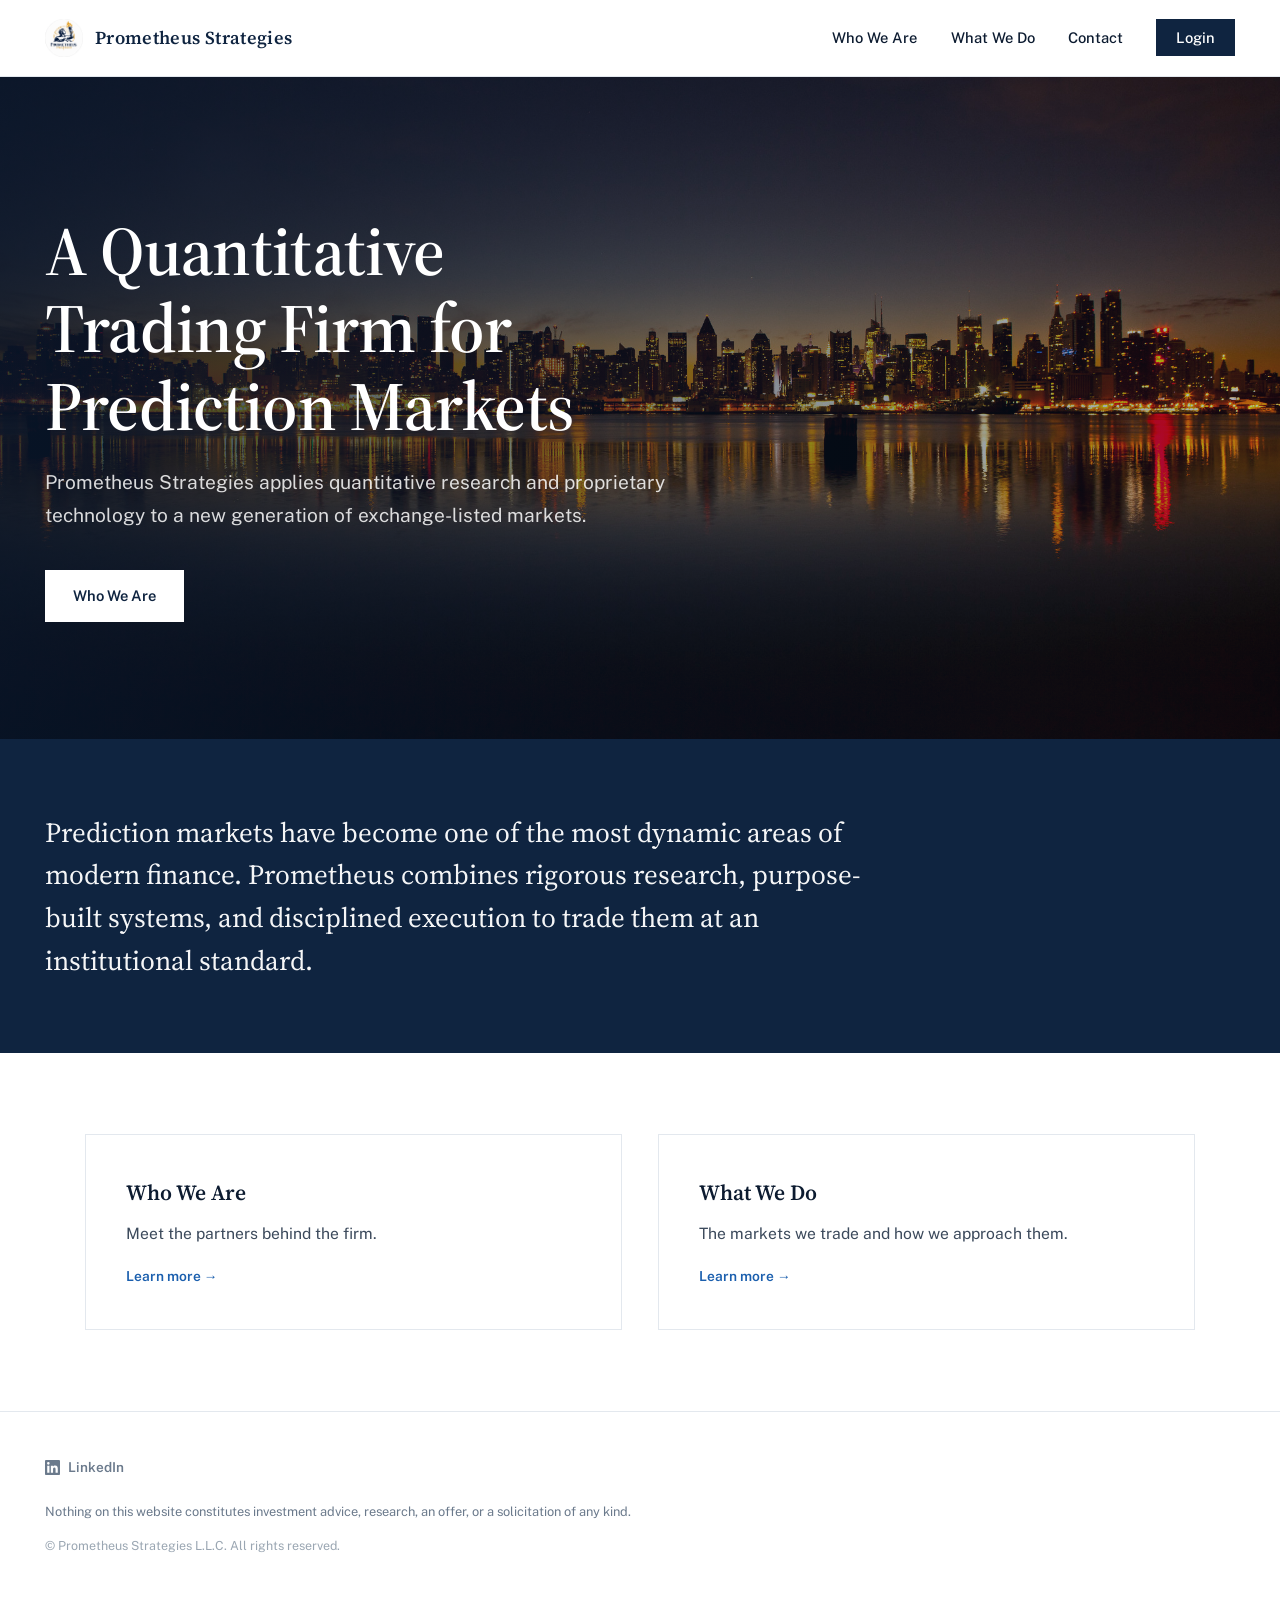
==== commit 2ae22193: "Update index.html Removed "client"" ====
--- a/index.html
+++ b/index.html
@@ -50,7 +50,7 @@
       <li><a href="who-we-are.html">Who We Are</a></li>
       <li><a href="what-we-do.html">What We Do</a></li>
       <li><a href="contact.html">Contact</a></li>
-      <li><a href="client-login.html" class="login-btn">Client Login</a></li>
+      <li><a href="login.html" class="login-btn">Login</a></li>
     </ul>
   </div>
 </header>
--- a/styles.css
+++ b/styles.css
@@ -324,7 +324,7 @@
   }
   .contact-email:hover { border-color: #fff; }
 
-  /* ============ CLIENT LOGIN ============ */
+  /* ============ LOGIN ============ */
   .login-page {
     background: var(--bg-alt);
     min-height: calc(100vh - 76px);
